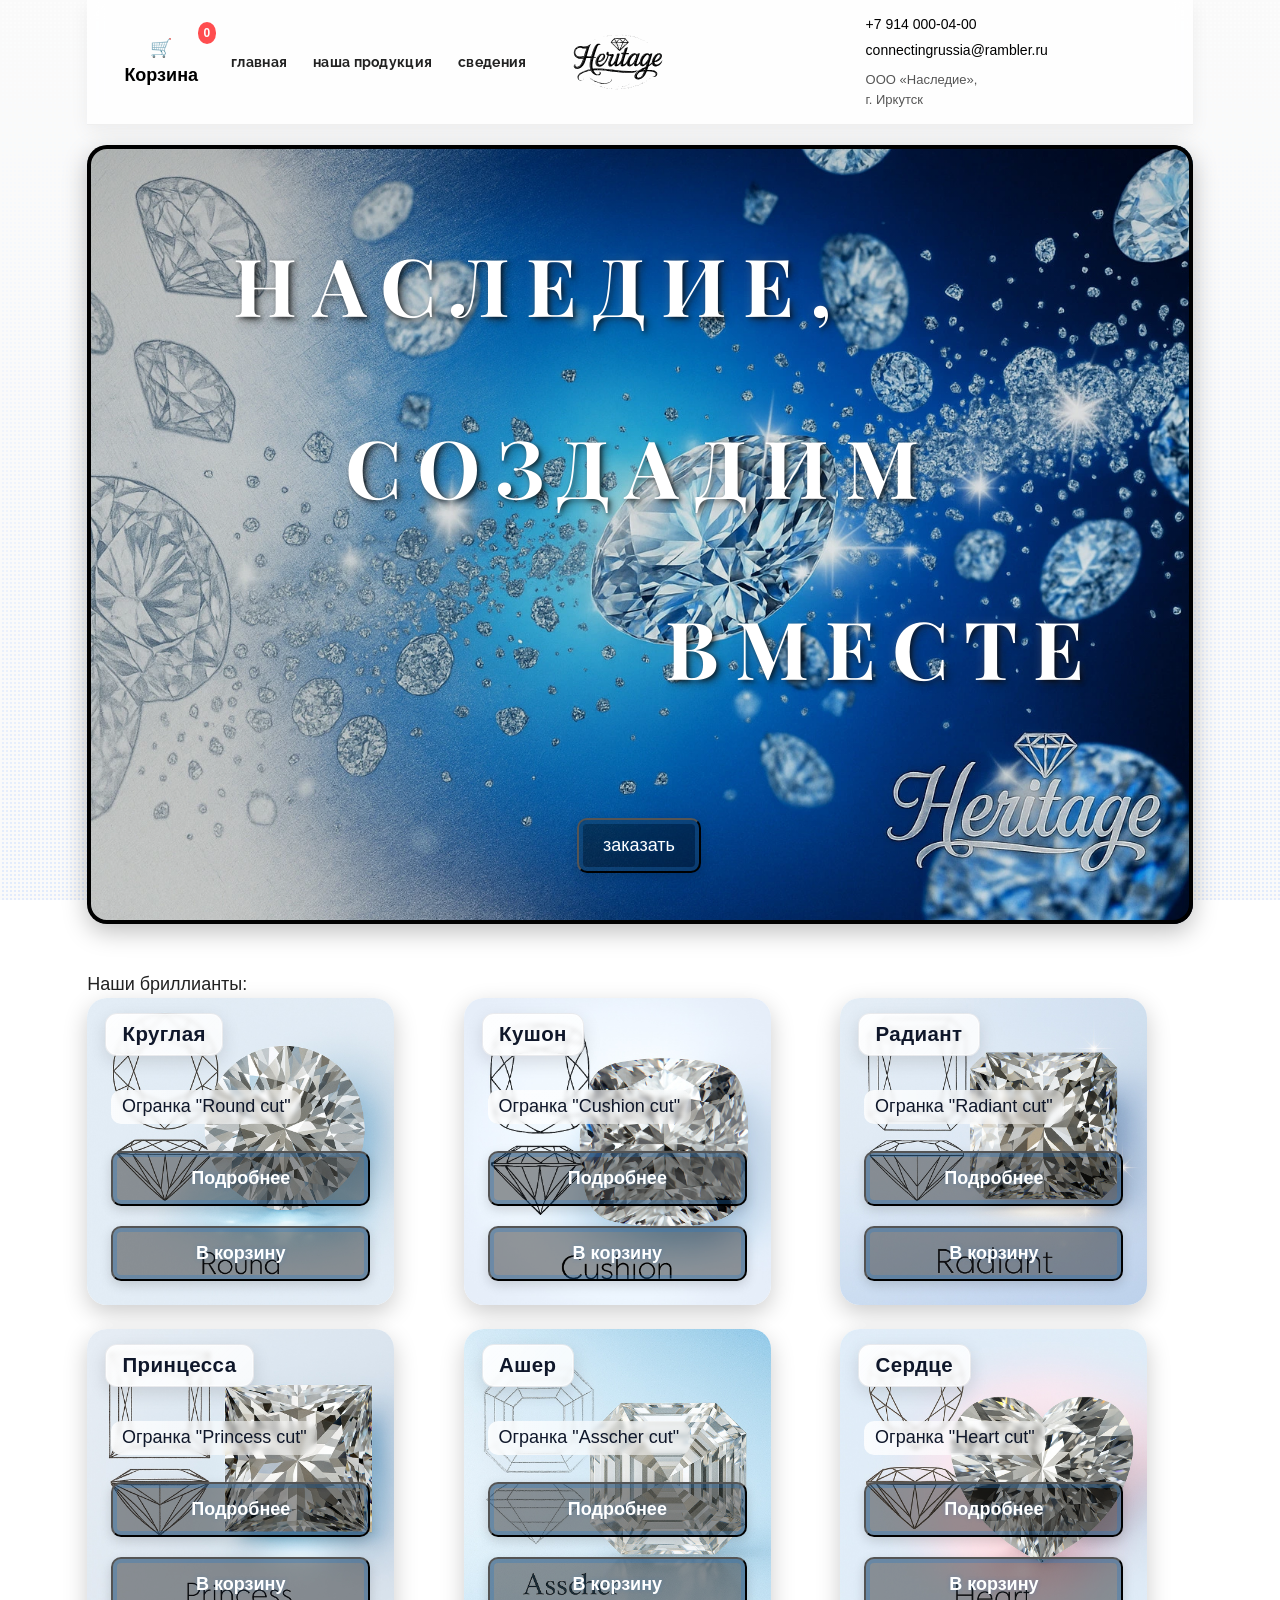
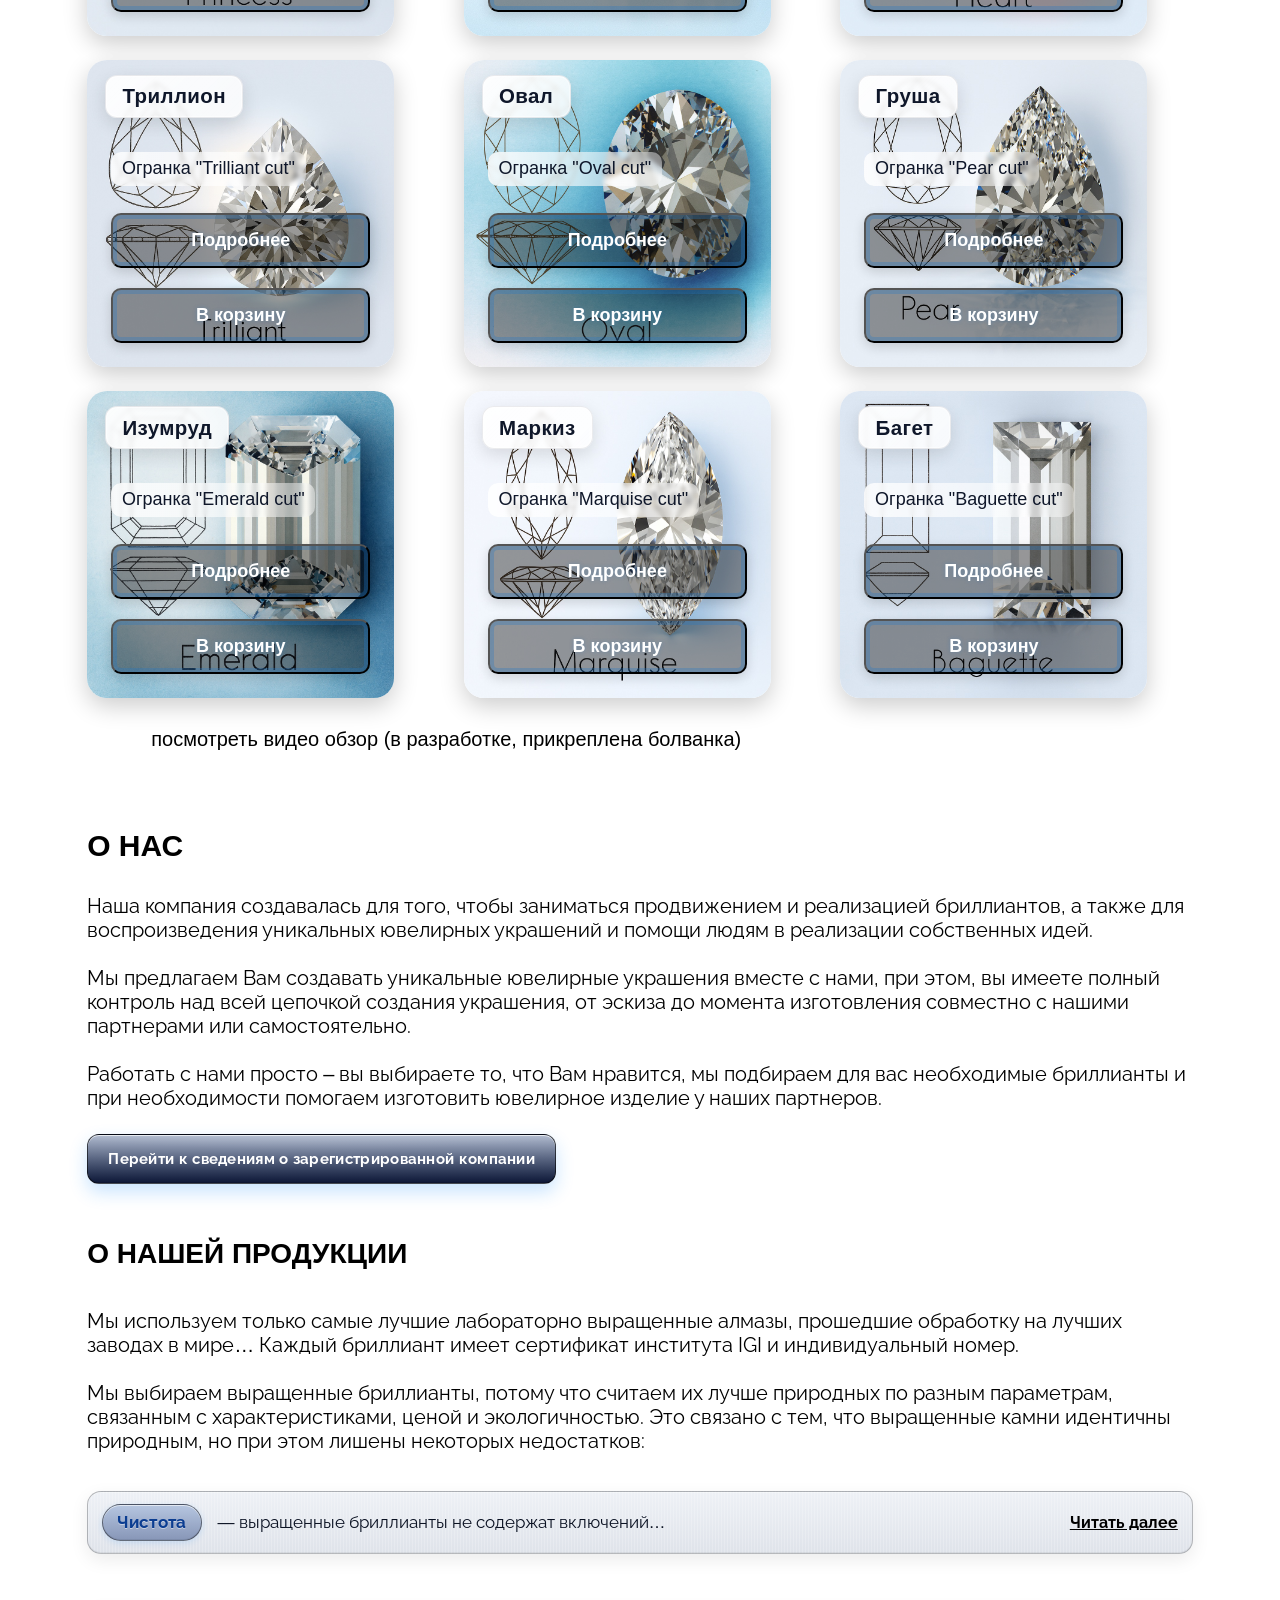
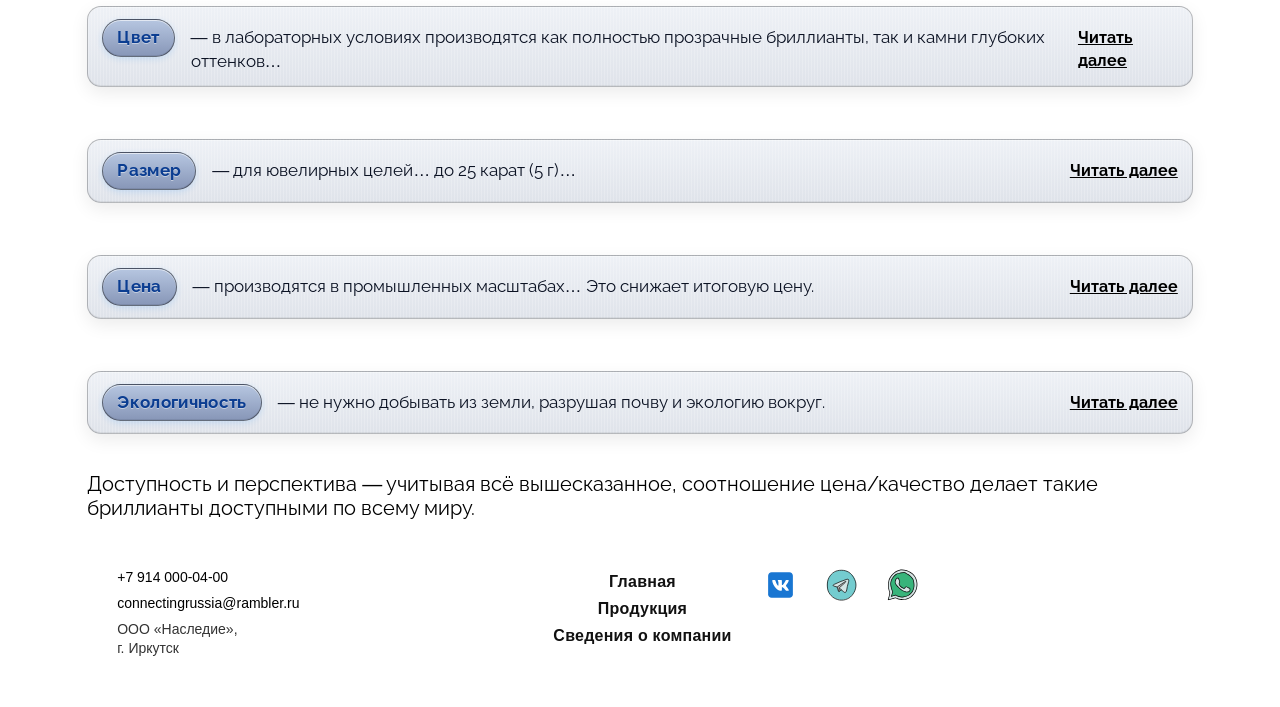
==== index.html @ c0b4a20a "Обновление проекта Heritage_diamonds v2" ====
<!DOCTYPE html>
<html lang="ru" id="top">
<head>
  <script>document.documentElement.classList.add('is-preloading');</script>
  <meta charset="UTF-8" />
  <meta http-equiv="X-UA-Compatible" content="IE=edge" />
  <meta name="viewport" content="width=device-width, initial-scale=1" />
  <title>Бриллианты — создаём вместе</title>
  <link rel="stylesheet" href="./styles/variables.css" />
  <link rel="stylesheet" href="./fonts/fonts.css" />
  <link rel="stylesheet" href="./styles/globals.css" />
  <link rel="stylesheet" href="./styles/style.css" />
  <link rel="stylesheet" href="./css/animations.css" />
  <link href="https://fonts.googleapis.com/css2?family=Caveat:wght@400;600&display=swap" rel="stylesheet">
  <link rel="icon" href="./images/favicon.svg" type="image/svg+xml">
  <link rel="icon" href="./images/favicon.ico" sizes="any">
  <link rel="apple-touch-icon" href="./images/apple-touch-icon.png">
  <link href="https://fonts.googleapis.com/css2?family=Playfair+Display:wght@700&display=swap" rel="stylesheet">
  <meta name="theme-color" content="#1e90ff">

  <!-- Yandex.Metrika counter -->
  <script type="text/javascript">
    (function(m,e,t,r,i,k,a){
      m[i]=m[i]||function(){(m[i].a=m[i].a||[]).push(arguments)};
      m[i].l=1*new Date();
      for (var j = 0; j < document.scripts.length; j++) { if (document.scripts[j].src === r) { return; } }
      k=e.createElement(t),a=e.getElementsByTagName(t)[0],k.async=1,k.src=r,a.parentNode.insertBefore(k,a)
    })(window, document, 'script', 'https://mc.yandex.ru/metrika/tag.js?id=103910309', 'ym');
    ym(103910309, 'init', { ssr:true, webvisor:true, clickmap:true, ecommerce:"dataLayer", accurateTrackBounce:true, trackLinks:true });
  </script>
  <noscript><div><img src="https://mc.yandex.ru/watch/103910309" style="position:absolute; left:-9999px;" alt="" /></div></noscript>
  <!-- /Yandex.Metrika counter -->
</head>

<body>
<!-- Preloader -->
<div class="preloader" id="preloader" role="status" aria-live="polite" aria-label="Загрузка сайта">
  <div class="preloader__inner">
    <div class="preloader__logo" aria-hidden="true">Наследие, создадим вместе...</div>
    <ul class="preloader__squares" aria-hidden="true">
      <li class="preloader__square"></li>
      <li class="preloader__square"></li>
      <li class="preloader__square"></li>
      <li class="preloader__square"></li>
    </ul>
  </div>
</div>
  <div class="container">
    <!-- Кнопка корзины -->
    <header class="header">
      <button id="cartButton" class="cart-button" type="button" aria-controls="cartModal" aria-expanded="false">
        🛒 Корзина
        <span id="cartCount" class="cart-count" aria-live="polite">0</span>
      </button>

      <!-- Корзина -->
      <dialog id="cartModal" class="oplata" aria-labelledby="cart-title">
        <h3 id="cart-title">Корзина</h3>
        <ul id="cartItems"></ul>
        <p>Итого: <span id="cartTotal">0</span>₽</p>
        <button id="checkoutButton" class="cart__pay-button" type="button">Оплатить</button>
        <form method="dialog">
          <button type="submit" class="oplata__text-end">Закрыть</button>
        </form>
      </dialog>

      <!-- Тестовая модалка оплаты -->
      <dialog id="testPaymentModal" class="oplata" aria-labelledby="test-payment-title">
        <div class="oplata__content">
          <p id="test-payment-title" class="oplata__text">✅ Тестовый платёж прошёл успешно.<br />Спасибо за заказ!</p>
        </div>
        <form method="dialog" class="form">
          <button class="oplata__text-end" type="submit">ок</button>
        </form>
      </dialog>

      <nav class="header__menu" aria-label="Основное меню">
        <ul class="header__links-list">
          <li class="header__links-list-item header__links-list-item_no-bullit">
            <a class="header__link header__link_active" href="#cover">главная</a>
          </li>
          <li class="header__links-list-item">
            <a class="header__link" href="#products">наша продукция</a>
          </li>
          <li class="header__links-list-item">
            <a class="header__link" href="https://checko.ru/company/nasledie-1253800008274" rel="noopener noreferrer" target="_blank">сведения</a>
          </li>
        </ul>
      </nav>
      
      <a class="header__logo-link" href="/" aria-label="На главную">
        <img class="header__logo" src="./images/logo-black.svg" alt="Логотип Heritage" />
      </a>
     

      <address class="address address-item">
        <a href="tel:+79140000400">+7 914 000-04-00</a>
        <a href="mailto:connectingrussia@rambler.ru">connectingrussia@rambler.ru</a>
        <span class="address__street">
          ООО «Наследие»,<br /> г. Иркутск
        </span>
      </address>
    </header>

    <main>
      <section class="cover" aria-label="Обложка" id="cover">
        <div class="overlay" aria-hidden="true"></div>
        <h1 class="cover__title">
          <span class="cover__line cover__line_left">Наследие,</span>
          <span class="cover__line">создадим</span>
          <span class="cover__line cover__line_right">вместе</span>
        </h1>
        <div class="cover__description">
          <button class="button" type="button" aria-controls="modal">
            <span class="button__text">заказать</span>
          </button>
        </div>
        <dialog id="modal" class="oplata" aria-labelledby="oplata-title">
          <div class="oplata__content">
            <p id="oplata-title" class="oplata__text">
              Для оплаты заказа вы можете осуществить перевод через СБП по номеру телефона +7 914 000-04-00.
            </p>
            <p class="oplata__text">
              Или перейти по ссылке:
              <a href="https://www.avito.ru/" target="_blank" rel="noopener noreferrer" class="company__text">avito.ru</a>
            </p>
          </div>
          <form method="dialog" class="form">
            <button class="oplata__text-end" type="submit">ок</button>
          </form>
        </dialog>
      </section>

      <section id="products" class="lots" aria-label="Наша продукция">
        <h2 class="lots__heading">О продукции</h2>
        <p>Наши бриллианты:</p>

<ul class="lots__card-list">
  <!-- 1. Круглая -->
  <li class="lots__card-list-item">
    <article class="card card--type-round">
      <div class="overlay" aria-hidden="true"></div>
      <h3 class="card__title">Круглая</h3>

      <p class="card__text">Огранка "Round cut" </p>

      <button class="button card__more-btn" type="button" data-modal-target="modal-round">
        <span class="button__text">Подробнее</span>
      </button>

      <button class="button card__pay-btn" type="button" data-product="Круглая" data-amount="1500">
        <span class="button__text">В корзину</span>
      </button>

      <dialog class="card__modal" id="modal-round" aria-label="Подробнее: Круглая">
        <h4 class="card__title">Круглая — описание</h4>
        <p class="card__text">Огранка «Круглая» (Round cut) имеет в плане круглую форму, тип огранки — бриллиантовая (клиновидная).В стандартном виде такая огранка состоит из 57 граней и считается эталоном: обеспечивает сильную игру света и высокую сохранность камня.</p>
        <button class="button modal__close-btn" type="button" data-modal-close>
          <span class="button__text">Закрыть</span>
        </button>
      </dialog>
    </article>
  </li>

  <!-- 2. Кушон -->
  <li class="lots__card-list-item">
    <article class="card card--type-cushion">
      <div class="overlay" aria-hidden="true"></div>
      <h3 class="card__title">Кушон</h3>

      <p class="card__text">Огранка "Cushion cut"</p>

      <button class="button card__more-btn" type="button" data-modal-target="modal-cushion">
        <span class="button__text">Подробнее</span>
      </button>

      <button class="button card__pay-btn" type="button" data-product="Кушон" data-amount="1500">
        <span class="button__text">В корзину</span>
      </button>

      <dialog class="card__modal" id="modal-cushion" aria-label="Подробнее: Кушон">
        <h4 class="card__title">Кушон — описание</h4>
        <p class="card__text">Огранка «Кушон» (Cushion cut) имеет форму овала с высокими «плечами» или округлённого прямоугольника. Название происходит от французского слова «подушка»Классическая огранка «кушон» имеет 57 граней. Отличается мягкими очертаниями и яркой игрой света.</p>
        <button class="button modal__close-btn" type="button" data-modal-close>
          <span class="button__text">Закрыть</span>
        </button>
      </dialog>
    </article>
  </li>

  <!-- 3. Радиант -->
  <li class="lots__card-list-item">
    <article class="card card--type-radiant">
      <div class="overlay" aria-hidden="true"></div>
      <h3 class="card__title">Радиант</h3>

      <p class="card__text">Огранка "Radiant cut"</p>

      <button class="button card__more-btn" type="button" data-modal-target="modal-radiant">
        <span class="button__text">Подробнее</span>
      </button>

      <button class="button card__pay-btn" type="button" data-product="Радиант" data-amount="1500">
        <span class="button__text">В корзину</span>
      </button>

      <dialog class="card__modal" id="modal-radiant" aria-label="Подробнее: Радиант">
        <h4 class="card__title">Радиант — описание</h4>
        <p class="card__text">Огранка «Радиант» (Radiant cut) — прямоугольная или квадратная форма со срезанными углами. Относится к смешанному типу: сочетает клиновидные и ступенчатые фасеты.Обладает яркой «искристостью» как у круглой огранки, но с более строгим силуэтом.</p>
        <button class="button modal__close-btn" type="button" data-modal-close>
          <span class="button__text">Закрыть</span>
        </button>
      </dialog>
    </article>
  </li>

  <!-- 4. Принцесса -->
  <li class="lots__card-list-item">
    <article class="card card--type-princess">
      <div class="overlay" aria-hidden="true"></div>
      <h3 class="card__title">Принцесса</h3>

      <p class="card__text">Огранка "Princess cut"</p>

      <button class="button card__more-btn" type="button" data-modal-target="modal-princess">
        <span class="button__text">Подробнее</span>
      </button>

      <button class="button card__pay-btn" type="button" data-product="Принцесса" data-amount="1000">
        <span class="button__text">В корзину</span>
      </button>

      <dialog class="card__modal" id="modal-princess" aria-label="Подробнее: Принцесса">
        <h4 class="card__title">Принцесса — описание</h4>
        <p class="card__text">Огранка «Принцесса» (Princess cut) в проекции на плоскость рундиста имеет форму квадрата (реже — прямоугольника). Отличается острыми углами и пирамидальным павильоном. Количество граней варьируется от 49 до 65 в зависимости от исполнения. Даёт сильную игру света при современном геометричном контуре.</p>
        <button class="button modal__close-btn" type="button" data-modal-close>
          <span class="button__text">Закрыть</span>
        </button>
      </dialog>
    </article>
  </li>

  <!-- 5. Ашер -->
  <li class="lots__card-list-item">
    <article class="card card--type-asscher">
      <div class="overlay" aria-hidden="true"></div>
      <h3 class="card__title">Ашер</h3>

      <p class="card__text">Огранка "Asscher cut"</p>

      <button class="button card__more-btn" type="button" data-modal-target="modal-asscher">
        <span class="button__text">Подробнее</span>
      </button>

      <button class="button card__pay-btn" type="button" data-product="Ашер" data-amount="1000">
        <span class="button__text">В корзину</span>
      </button>

      <dialog class="card__modal" id="modal-asscher" aria-label="Подробнее: Ашер">
        <h4 class="card__title">Ашер — описание</h4>
        <p class="card__text">Огранка «Ашер» (Asscher cut) — квадратная ступенчатая огранка со срезанными углами, создающими почти октагональную форму. Широкие ступени образуют узнаваемый X-узор под площадкой, подчёркивающий глубину и чистоту камня.</p>
        <button class="button modal__close-btn" type="button" data-modal-close>
          <span class="button__text">Закрыть</span>
        </button>
      </dialog>
    </article>
  </li>

  <!-- 6. Сердце -->
  <li class="lots__card-list-item">
    <article class="card card--type-heart">
      <div class="overlay" aria-hidden="true"></div>
      <h3 class="card__title">Сердце</h3>

      <p class="card__text">Огранка "Heart cut"</p>

      <button class="button card__more-btn" type="button" data-modal-target="modal-heart">
        <span class="button__text">Подробнее</span>
      </button>

      <button class="button card__pay-btn" type="button" data-product="Сердце" data-amount="1000">
        <span class="button__text">В корзину</span>
      </button>

      <dialog class="card__modal" id="modal-heart" aria-label="Подробнее: Сердце">
        <h4 class="card__title">Сердце — описание</h4>
        <p class="card__text">Огранка «Сердце» (Heart cut) — романтичная форма с выемкой и двумя «плечами». Относится к бриллиантовому типу.Классическая форма имеет 57 граней и ценится за симметрию и выразительность силуэта.</p>
        <button class="button modal__close-btn" type="button" data-modal-close>
          <span class="button__text">Закрыть</span>
        </button>
      </dialog>
    </article>
  </li>

  <!-- 7. Триллион -->
  <li class="lots__card-list-item">
    <article class="card card--type-trilliant">
      <div class="overlay" aria-hidden="true"></div>
      <h3 class="card__title">Триллион</h3>

      <p class="card__text">Огранка "Trilliant cut"</p>

      <button class="button card__more-btn" type="button" data-modal-target="modal-trilliant">
        <span class="button__text">Подробнее</span>
      </button>

      <button class="button card__pay-btn" type="button" data-product="Триллион" data-amount="1500">
        <span class="button__text">В корзину</span>
      </button>

      <dialog class="card__modal" id="modal-trilliant" aria-label="Подробнее: Триллион">
        <h4 class="card__title">Триллион — описание</h4>
        <p class="card__text">Огранка «Триллион» (Trilliant cut) — треугольная форма, где все стороны равны. Для центральных камней используется вариант с ~50 гранями. Часто применяется как боковая вставка в кольцах, подчёркивая центральный камень.</p>
        <button class="button modal__close-btn" type="button" data-modal-close>
          <span class="button__text">Закрыть</span>
        </button>
      </dialog>
    </article>
  </li>

  <!-- 8. Овал -->
  <li class="lots__card-list-item">
    <article class="card card--type-oval">
      <div class="overlay" aria-hidden="true"></div>
      <h3 class="card__title">Овал</h3>

      <p class="card__text">Огранка "Oval cut"</p>

      <button class="button card__more-btn" type="button" data-modal-target="modal-oval">
        <span class="button__text">Подробнее</span>
      </button>

      <button class="button card__pay-btn" type="button" data-product="Овал" data-amount="1500">
        <span class="button__text">В корзину</span>
      </button>

      <dialog class="card__modal" id="modal-oval" aria-label="Подробнее: Овал">
        <h4 class="card__title">Овал — описание</h4>
        <p class="card__text">гранка «Овал» (Oval cut) — фантазийная форма, появившаяся в 1960-х. Создатель — ювелир Лазарь Каплан. Выглядит крупнее круглой при равном весе и отличается прочностью за счёт отсутствия острых углов.</p>
        <button class="button modal__close-btn" type="button" data-modal-close>
          <span class="button__text">Закрыть</span>
        </button>
      </dialog>
    </article>
  </li>

  <!-- 9. Груша -->
  <li class="lots__card-list-item">
    <article class="card card--type-pear">
      <div class="overlay" aria-hidden="true"></div>
      <h3 class="card__title">Груша</h3>

      <p class="card__text">Огранка "Pear cut"</p>

      <button class="button card__more-btn" type="button" data-modal-target="modal-pear">
        <span class="button__text">Подробнее</span>
      </button>

      <button class="button card__pay-btn" type="button" data-product="Груша" data-amount="1500">
        <span class="button__text">В корзину</span>
      </button>

      <dialog class="card__modal" id="modal-pear" aria-label="Подробнее: Груша">
        <h4 class="card__title">Груша — описание</h4>
        <p class="card__text">Огранка «Груша» (Pear cut) — гибрид круглой и «маркиз»: одна сторона заострена, другая округлая. Классический вариант имеет 56 граней. Важна идеальная симметрия по продольной оси.</p>
        <button class="button modal__close-btn" type="button" data-modal-close>
          <span class="button__text">Закрыть</span>
        </button>
      </dialog>
    </article>
  </li>

  <!-- 10. Изумруд -->
  <li class="lots__card-list-item">
    <article class="card card--type-emerald">
      <div class="overlay" aria-hidden="true"></div>
      <h3 class="card__title">Изумруд</h3>

      <p class="card__text">Огранка "Emerald cut"</p>

      <button class="button card__more-btn" type="button" data-modal-target="modal-emerald">
        <span class="button__text">Подробнее</span>
      </button>

      <button class="button card__pay-btn" type="button" data-product="Изумруд" data-amount="1500">
        <span class="button__text">В корзину</span>
      </button>

      <dialog class="card__modal" id="modal-emerald" aria-label="Подробнее: Изумруд">
        <h4 class="card__title">Изумруд — описание</h4>
        <p class="card__text">Огранка «Изумруд» (Emerald cut) — прямоугольная ступенчатая форма с усечёнными углами. Длинные параллельные фасеты создают зеркальный эффект.Подчёркивает цвет и чистоту камня, придаёт сдержанную элегантность.</p>
        <button class="button modal__close-btn" type="button" data-modal-close>
          <span class="button__text">Закрыть</span>
        </button>
      </dialog>
    </article>
  </li>

  <!-- 11. Маркиз -->
  <li class="lots__card-list-item">
    <article class="card card--type-marquise">
      <div class="overlay" aria-hidden="true"></div>
      <h3 class="card__title">Маркиз</h3>

      <p class="card__text">Огранка "Marquise cut"</p>

      <button class="button card__more-btn" type="button" data-modal-target="modal-marquise">
        <span class="button__text">Подробнее</span>
      </button>

      <button class="button card__pay-btn" type="button" data-product="Маркиз" data-amount="1500">
        <span class="button__text">В корзину</span>
      </button>

      <dialog class="card__modal" id="modal-marquise" aria-label="Подробнее: Маркиз">
        <h4 class="card__title">Маркиз — описание</h4>
        <p class="card__text">Огранка «Маркиз» (Marquise cut) — вытянутая форма с заострёнными концами, напоминающая лодочку. Исторически создана по заказу Людовика XV. Визуально удлиняет камень и пальцы руки.</p>
        <button class="button modal__close-btn" type="button" data-modal-close>
          <span class="button__text">Закрыть</span>
        </button>
      </dialog>
    </article>
  </li>

  <!-- 12. Багет -->
  <li class="lots__card-list-item">
    <article class="card card--type-baguette">
      <div class="overlay" aria-hidden="true"></div>
      <h3 class="card__title">Багет</h3>

      <p class="card__text">Огранка "Baguette cut"</p>

      <button class="button card__more-btn" type="button" data-modal-target="modal-baguette">
        <span class="button__text">Подробнее</span>
      </button>

      <button class="button card__pay-btn" type="button" data-product="Багет" data-amount="1500">
        <span class="button__text">В корзину</span>
      </button>

      <dialog class="card__modal" id="modal-baguette" aria-label="Подробнее: Багет">
        <h4 class="card__title">Багет — описание</h4>
        <p class="card__text">Огранка «Багет» (Baguette cut) — ступенчатая огранка прямоугольной или трапециевидной формы с параллельными террасообразными гранями. Выделяют прямые и конические разновидности; багеты часто используют как боковые вставки в ювелирных украшениях.</p>
        <button class="button modal__close-btn" type="button" data-modal-close>
          <span class="button__text">Закрыть</span>
        </button>
      </dialog>
    </article>
  </li>
</ul>

<script>
  // Открытие/закрытие модалок «Подробнее» для карточек
  (function () {
    const openButtons = document.querySelectorAll('.card__more-btn[data-modal-target]');
    openButtons.forEach(btn => {
      btn.addEventListener('click', () => {
        const id = btn.getAttribute('data-modal-target');
        const dlg = document.getElementById(id);
        if (dlg && typeof dlg.showModal === 'function') dlg.showModal();
      });
    });

    document.addEventListener('click', (e) => {
      const closeBtn = e.target.closest('[data-modal-close]');
      if (!closeBtn) return;
      const dlg = closeBtn.closest('dialog');
      if (dlg) dlg.close();
    });

    // Закрытие по ESC
    document.addEventListener('keydown', (e) => {
      if (e.key === 'Escape') {
        document.querySelectorAll('dialog[open]').forEach(dlg => dlg.close());
      }
    });
  })();
</script>

        <a href="#0" class="lots__look-more-link">посмотреть видео обзор (в разработке, прикреплена болванка)</a>
      </section>

      <!-- Видео-модалка -->
      <dialog id="videoModal" class="modal modal--video" aria-labelledby="video-title">
        <div class="modal__content">
          <video controls muted loop playsinline class="modal__video">
            <source data-src="./videos/diamond.mp4" type="video/mp4" />
            Ваш браузер не поддерживает видео.
          </video>
        </div>
        <form method="dialog" class="modal__form">
          <button class="modal__close" type="submit">закрыть</button>
        </form>
      </dialog>

      <!-- ABOUT -->
      <section class="about" aria-label="о нас" id="about">
        
          <div class="about__column">
            <h2 class="about__title">О нас</h2>

            <p class="about__text">
              Наша компания создавалась для того, чтобы заниматься продвижением и реализацией бриллиантов, а также для воспроизведения уникальных ювелирных украшений и помощи людям в реализации собственных идей. 
            </p>
            <p class="about__text">
              Мы предлагаем Вам создавать уникальные ювелирные украшения вместе с нами, при этом, вы имеете полный контроль над всей цепочкой создания украшения, от эскиза до момента изготовления совместно с нашими партнерами или самостоятельно.
            </p>
            <p class="about__text">
              Работать с нами просто – вы выбираете то, что Вам нравится, мы подбираем для вас необходимые бриллианты и при необходимости помогаем изготовить ювелирное изделие у наших партнеров.
            </p>
            <p class="about__text">
              <a href="https://checko.ru/company/nasledie-1253800008274" target="_blank" rel="noopener noreferrer" class="company__text">Перейти к сведениям о зарегистрированной компании</a>
            </p>

            <h3 class="about__section-title">О нашей продукции</h3>

            <p class="about__text">Мы используем только самые лучшие лабораторно выращенные алмазы, прошедшие обработку на лучших заводах в мире… Каждый бриллиант имеет сертификат института IGI и индивидуальный номер.</p>
            <p class="about__text">Мы выбираем выращенные бриллианты, потому что считаем их лучше природных по разным параметрам, связанным с характеристиками, ценой и экологичностью. Это связано с тем, что выращенные камни идентичны природным, но при этом лишены некоторых недостатков:</p>

           <!-- Чистота -->
<div class="about__feature">
  <details class="about__details">
    <summary class="about__summary">
      <span class="about__term">Чистота</span>
       — выращенные бриллианты не содержат включений…
    </summary>
    <div class="about__more">
      Процесс синтеза контролируется, что создаёт идеальную игру света и высокие показатели чистоты, которые практически недоступны природным бриллиантам.
    </div>
  </details>
</div>

<!-- Цвет -->
<div class="about__feature">
  <details class="about__details">
    <summary class="about__summary">
      <span class="about__term">Цвет</span>
      — в лабораторных условиях производятся как полностью прозрачные бриллианты, так и камни глубоких оттенков…
    </summary>
    <div class="about__more">
      В природе цветные фантазийные бриллианты — редкость, а в лаборатории инженеры создают требуемый оттенок, воспроизводя природные условия.
    </div>
  </details>
</div>

<!-- Размер -->
<div class="about__feature">
  <details class="about__details">
    <summary class="about__summary">
      <span class="about__term">Размер</span>
      — для ювелирных целей… до 25 карат (5 г)…
    </summary>
    <div class="about__more">
      Возможен синтез и более крупных образцов; природные большие кристаллы встречаются реже и часто имеют трещины и включения.
    </div>
  </details>
</div>

<!-- Цена -->
<div class="about__feature">
  <details class="about__details">
    <summary class="about__summary">
      <span class="about__term">Цена</span>
      — производятся в промышленных масштабах… Это снижает итоговую цену.
    </summary>
    <div class="about__more">
      На создание одного минерала уходит меньше ресурсов, чем на добычу сопоставимого природного аналога.
    </div>
  </details>
</div>

<!-- Экологичность -->
<div class="about__feature">
  <details class="about__details">
    <summary class="about__summary">
      <span class="about__term">Экологичность</span>
      — не нужно добывать из земли, разрушая почву и экологию вокруг.
    </summary>
    <div class="about__more">
      Отсутствие горных работ снижает воздействие на экосистемы и углеродный след ювелирных изделий.
    </div>
  </details>
</div>

<!-- Оставляем обычным абзацем -->
<p class="about__text">
  Доступность и перспектива — учитывая всё вышесказанное, соотношение цена/качество делает такие бриллианты доступными по всему миру.
</p>
          </div>
        </div>
      </section>
    </main>

    <footer class="footer">
      <div class="address address-item">
        <p><a href="tel:+79140000400">+7 914 000-04-00</a></p>
        <p><a href="mailto:connectingrussia@rambler.ru">connectingrussia@rambler.ru</a></p>
        <p>ООО «Наследие»,<br> г. Иркутск</p>
      </div>

      <nav class="footer_menu" aria-label="Меню в футере">
        <ul>
          <li class="footer__menu-list-item"><a href="#cover" class="footer__menu-link footer__menu-link_active">Главная</a></li>
          <li class="footer__menu-list-item"><a href="#products" class="footer__menu-link">Продукция</a></li>
          <li class="footer__menu-list-item"><a href="https://checko.ru/company/nasledie-1253800008274" target="_blank" rel="noopener noreferrer" class="footer__menu-link">Сведения о компании</a></li>
        </ul>
      </nav>

      <ul class="footer__social-list" aria-label="Мы в соцсетях">
        <li class="footer__social-list-item">
          <a href="https://vk.com/" target="_blank" rel="noopener noreferrer" aria-label="ВКонтакте">
            <img src="./images/vk.svg" alt="ВКонтакте" width="32" height="32">
          </a>
        </li>
        <li class="footer__social-list-item">
          <a href="https://t.me/" target="_blank" rel="noopener noreferrer" aria-label="Telegram">
            <img src="./images/tg.svg" alt="Telegram" width="32" height="32">
          </a>
        </li>
        <li class="footer__social-list-item">
          <a href="https://wa.me/79140000400" target="_blank" rel="noopener noreferrer" aria-label="WhatsApp">
            <img src="./images/whatsapp.svg" alt="WhatsApp" width="32" height="32">
          </a>
        </li>
      </ul>
    </footer>
  </div>

  <script>
    
  /* === Модалка оплаты и видео === */
  const modal = document.getElementById("modal");
  const videoModal = document.getElementById("videoModal");
  const testPaymentModal = document.getElementById("testPaymentModal");
  const cartModal = document.getElementById("cartModal");

  const openModalBtn = document.querySelector(".cover .button");
  if (openModalBtn && modal) {
    openModalBtn.addEventListener("click", () => modal.showModal());
  }

  const videoElement = videoModal ? videoModal.querySelector("video") : null;
  const videoSource = videoElement ? videoElement.querySelector("source") : null;
  const lookMoreLink = document.querySelector(".lots__look-more-link");
  if (lookMoreLink && videoModal && videoElement && videoSource) {
    lookMoreLink.addEventListener("click", (e) => {
      e.preventDefault();
      if (!videoSource.src) {
        videoSource.src = videoSource.dataset.src;
        videoElement.load();
      }
      videoModal.showModal();
      videoElement.play().catch(() => {});
    });
    videoModal.addEventListener("close", () => {
      videoElement.pause();
      videoSource.src = "";
      videoElement.load();
    });
  }

  /* === Корзина === */
  let cart = [];
  const cartItemsList = document.getElementById("cartItems");
  const cartTotal = document.getElementById("cartTotal");
  const cartCount = document.getElementById("cartCount");

  function updateCartDisplay() {
    if (!cartItemsList || !cartTotal || !cartCount) return;
    cartItemsList.innerHTML = "";
    let total = 0;
    cart.forEach((item, index) => {
      const li = document.createElement("li");
      li.textContent = `${item.product} — ${item.amount}₽`;
      const removeBtn = document.createElement("button");
      removeBtn.type = "button";
      removeBtn.setAttribute("aria-label", `Удалить ${item.product} из корзины`);
      removeBtn.textContent = "❌";
      removeBtn.style.marginLeft = "10px";
      removeBtn.style.cursor = "pointer";
      removeBtn.addEventListener("click", () => {
        cart.splice(index, 1);
        updateCartDisplay();
      });
      li.appendChild(removeBtn);
      cartItemsList.appendChild(li);
      total += item.amount;
    });
    cartTotal.textContent = String(total);
    cartCount.textContent = String(cart.length);
  }

  document.querySelectorAll(".card__pay-btn").forEach((btn) => {
    btn.addEventListener("click", (e) => {
      e.preventDefault();
      e.stopPropagation();
      const product = btn.dataset.product || "Товар";
      const amount = Number(btn.dataset.amount) || 0;
      cart.push({ product, amount });
      updateCartDisplay();
      if (cartModal) cartModal.showModal();
    });
  });

  const headerCartButton = document.getElementById("cartButton");
  if (headerCartButton && cartModal) {
    headerCartButton.addEventListener("click", () => {
      updateCartDisplay();
      cartModal.showModal();
      headerCartButton.setAttribute("aria-expanded", "true");
    });
    cartModal.addEventListener("close", () => {
      headerCartButton.setAttribute("aria-expanded", "false");
    });
  }

  const checkoutButton = document.getElementById("checkoutButton");
  if (checkoutButton && testPaymentModal) {
    checkoutButton.addEventListener("click", () => {
      if (cart.length === 0) {
        alert("Корзина пуста!");
        return;
      }
      console.log("Тестовая оплата товаров:", cart);
      testPaymentModal.showModal();
      cart = [];
      updateCartDisplay();
    });
  }

  document.querySelectorAll(".button.card__pay-btn-test").forEach((btn) => {
    btn.addEventListener("click", (e) => {
      e.preventDefault();
      e.stopPropagation();
      const product = btn.dataset.product || "Товар";
      const amount = Number(btn.dataset.amount) || 0;
      console.log(`Тестовая оплата: ${product} на сумму ${amount}₽`);
      testPaymentModal.showModal();
    });
  });

  /* === Модалки карточек «Читать более подробно» === */
  (function () {
    const openButtons = document.querySelectorAll('.card__more-btn[data-modal-target]');
    openButtons.forEach(btn => {
      btn.addEventListener('click', () => {
        const id = btn.getAttribute('data-modal-target');
        const dlg = document.getElementById(id);
        if (dlg && typeof dlg.showModal === 'function') dlg.showModal();
      });
    });

    document.addEventListener('click', (e) => {
      const closeBtn = e.target.closest('[data-modal-close]');
      if (!closeBtn) return;
      const dlg = closeBtn.closest('dialog');
      if (dlg) dlg.close();
    });

    document.addEventListener('keydown', (e) => {
      if (e.key === 'Escape') {
        document.querySelectorAll('dialog[open]').forEach(dlg => dlg.close());
      }
    });
  })();

  /* === Прелоадер === */
  (function () {
    const pre = document.getElementById('preloader');
    if (!pre) return;

    const fallback = setTimeout(hidePreloader, 3000);

    window.addEventListener('load', () => {
      clearTimeout(fallback);
      requestAnimationFrame(() => requestAnimationFrame(hidePreloader));
    });

    function hidePreloader() {
      document.documentElement.classList.remove('is-preloading');
      pre.classList.add('preloader--hide');
      pre.setAttribute('aria-hidden', 'true');

      const remove = () => pre.remove();
      pre.addEventListener('transitionend', remove, { once: true });
      setTimeout(remove, 600);
    }
  })();

  const h = document.querySelector('.header');
  const t = () => h.classList.toggle('header--compact', scrollY > 20);
  t(); addEventListener('scroll', t, { passive: true });
</script>

</body>
</html>
---- styles/variables.css ----
:root {
  --accent-color: #000000;
  --button-color: rgba(0, 0, 0, 0.4);
  --blue-color: rgba(36, 120, 199, 0.3);
  --bg-color: #ffffff;
  --text-color: #222222;

  --font-size-small: clamp(0.75rem, 0.5rem + 0.5vw, 0.875rem);
  --font-size-base: clamp(0.875rem, 0.5rem + 1vw, 1.125rem);
  --font-size-medium: clamp(1rem, 0.7rem + 1.2vw, 1.375rem);
  --font-size-heading: clamp(1.5rem, 1rem + 2vw, 2.5rem);
  --font-size-title: clamp(2rem, 1.5rem + 3vw, 3.5rem);
  --font-size-hero: clamp(2.5rem, 2rem + 5vw, 5rem);

  --img-bg: repeating-linear-gradient(
      to right,
      #d3d3d3 0 2px,
      transparent 2px 4px
    ),
    repeating-linear-gradient(to bottom, #d3d3d3 0 2px, transparent 2px 4px),
    linear-gradient(to bottom, #e7e7e7 0.01%, #115ee2);
    --about-logo-w: 200px;
}
---- fonts/fonts.css ----
@font-face {
  font-family: Raleway;
  src:
    url(./Raleway-Regular.woff2) format('woff2'),
    url(./Raleway-Regular.woff) format('woff');
  font-weight: normal;
  font-display: swap;
}

@font-face {
  font-family: Raleway;
  src:
    url(./Raleway-Bold.woff2) format('woff2'),
    url(./Raleway-Bold.woff) format('woff');
  font-weight: bold;
  font-display: swap;
}
---- styles/globals.css ----
/* Глобальные стили для проекта, их можно дополнять и менять по желанию */

*,
*::before,
*::after {
  box-sizing: border-box;
}

body {
  min-inline-size: 375px;
  max-inline-size: 1440px;
  margin: 0 auto;
}

h1,
h2,
h3,
h4,
h5,
h6,
p {
  margin: 0;
}

ul {
  margin: 0;
  padding: 0;
  list-style: none;
}

picture {
  margin: 0;
  padding: 0;
}

button,
a {
  color: currentColor;
  font-family: inherit;
  font-size: inherit;
  line-height: inherit;
}
---- styles/style.css ----
body {
  font-family: "Arial", sans-serif;
  font-size: var(--font-size-base);
  color: var(--text-color);
  background-color: var(--bg-color);
  line-height: 1.5;
  margin: var(--main-indignation);
  padding: var(--main-indignation);
  /*центрирование*/
   max-width: clamp(320px, 92vw, 1200px);
  margin-inline: auto;      /* центр по горизонтали */
  padding-inline: 16px;     /* внутренние отступы у краёв */

}

a {
  text-decoration: none;
  color: inherit;
}

.container {
  max-width: 1440px;   
  margin: 0 auto;      
  padding: 0 20px;    
}

body::before {
  content: "";
  position: fixed;
  inset: 0; 
  background: var(--img-bg) center/cover no-repeat; 
  opacity: 0.12;
  z-index: -1;
}

.cover {
  position: relative;
  background-image: url(../images/cover.webp);
  background-size: cover;
  background-repeat: no-repeat;
  background-position: center;
  color: var(--bg-color);
  text-transform: uppercase;
  z-index: 0;
  margin: 20px auto;
  border-radius: 20px;
  overflow: hidden;
  box-shadow: inset 0 0 0 4px var(--accent-color),
              0 8px 24px rgba(0, 0, 0, 0.25);
  transition: transform 0.3s ease, box-shadow 0.3s ease;
}

.cover:hover {
  transform: scale(1.02);
  box-shadow: 0 12px 32px rgba(0, 0, 0, 0.35);
  backdrop-filter: blur(6px) saturate(120%);
  -webkit-backdrop-filter: blur(6px) saturate(120%);
  transform: translateY(-6px);
  box-shadow: 0 12px 32px rgba(0, 0, 0, 0.35);
}

.cover__title .cover__line {
  font-family: 'Playfair Display', serif;
  color: #fff;
  text-shadow: 
    2px 2px 4px rgba(0,0,0,0.6),
    4px 4px 8px rgba(0,0,0,0.4),
    0 0 10px rgba(255,255,255,0.2);
}

.header {
  display: grid;
  grid-template-columns: min-content 1fr 1fr 1fr; /* твоя сетка на 4 колонки */
  align-items: center;
  gap: clamp(8px, 2vw, 16px);

  /* ниже и плотнее */
  padding: clamp(8px, 1.5vw, 14px) clamp(16px, 2.4vw, 24px);

  position: sticky;
  top: 0;
  z-index: 1000;

  background: color-mix(in srgb, #ffffff 78%, transparent);
  -webkit-backdrop-filter: blur(8px);
  backdrop-filter: blur(8px);

  border-bottom: 1px solid rgba(0, 0, 0, .06);
  box-shadow: 0 6px 18px rgba(0, 0, 0, .06);
}

.header__menu {
  display: flex;
  justify-self: center;
  min-width: 0;                 /* чтобы меню не «толкало» сетку */
}

.header__links-list {
  display: flex;
  align-items: center;
  flex-wrap: nowrap;            /* всегда в одну строку */
  gap: clamp(14px, 2.2vw, 22px);
  list-style: none;
  margin: 0;
  padding: 0;
}

/* мягкий reset для ссылок внутри пунктов */
.header__links-list-item a {
  text-decoration: none;
  color: inherit;
  background: none;
  -webkit-text-fill-color: initial;
  text-shadow: none;
  filter: none;
  transition: color .25s ease;
}

.header__links-list-item a:hover {
  color: inherit; /* цвет контролируем через .header__link */
}

.header__links-list-item_no-bullit {
  list-style: none;
}

/* основной стиль пункта меню */
.header__link {
  position: relative;
  display: inline-block;
  color: #1f2937;
  font-family: "Raleway", sans-serif;
  font-size: clamp(14px, 1vw, 17px); /* чуть меньше */
  font-weight: 600;
  text-transform: none;
  letter-spacing: .02em;        /* тише трекинг */
  white-space: nowrap;          /* не переносить слова */
  padding: 6px 2px;
  text-decoration: none;
  transition: color .25s ease;
}

.header__link::after {
  content: "";
  position: absolute;
  left: 0;
  right: 0;
  bottom: -2px;
  height: 2px;
  background-color: #2441b6;
  transform: scaleX(0);
  transform-origin: left;
  transition: transform .25s ease;
}

.header__link:hover {
  color: #2441b6;
}

.header__link:hover::after {
  transform: scaleX(1);
}

.header__link_active {
  color: #2441b6;
  font-weight: 700;
}

.header__logo {
  display: block;
  max-width: clamp(96px, 7.5vw, 140px); /* компактнее логотип */
  margin-inline: clamp(8px, 2vw, 24px);
  height: auto;
}


.address {
  font-style: normal; 
  display: flex;
  flex-direction: column;
  gap: 6px;
  line-height: 1.4;
  font-size: 14px;
  color: #333;
}

.address a {
  color: var(--accent-color, #d6336c);
  text-decoration: none;
  font-weight: 500;
  transition: color 0.3s ease;
}

.address a:hover {
  color: #a0204c;
  text-decoration: underline;
}

.address__street {
  font-size: 13px;
  color: #555;
  margin-top: 4px;
  line-height: 1.5;
}

.overlay {
  position: absolute;
  top: 0; left: 0; right: 0; bottom: 0;
  width: 100%;
  height: 100%;
  z-index: -1;
  border-radius: 20px;
  background: linear-gradient(
    rgba(0, 0, 0, 0.55) 0%,
    rgba(0, 0, 0, 0.35) 40%,
    rgba(0, 0, 0, 0.15) 100%
  );
  box-shadow: 0 6px 18px rgba(0, 0, 0, 0.25);
  transition: box-shadow 0.3s ease, backdrop-filter 0.3s ease;
  border-radius: inherit;
}

.overlay:hover {
  box-shadow: 0 10px 28px rgba(0, 0, 0, 0.35);
  backdrop-filter: blur(6px) saturate(120%);
  -webkit-backdrop-filter: blur(6px) saturate(120%);
}

.cover__title {
  display: flex;
  flex-direction: column;
  align-items: center;
  justify-content: center;
  text-align: center;
  gap: 0.5em;
  padding: 5% 2%;
}

.cover__line {
  font-size: clamp(32px, 8vw, 80px);
  font-weight: 700;
  line-height: 2.1;
  letter-spacing: 0.2em;
  display: flex;
  justify-content: flex-start;
}

.cover__line_left {
 margin-right: 200px;
}

.cover__line_right {
margin-left: clamp(5rem, -7.3529rem + 47.0588vw, 35rem);
}

.cover__description {
  display: flex;
  align-items: baseline;
  justify-content: space-evenly;
  padding: 31px 53px 51px 51px;
  gap: 104px;
}

.cover__description-text {
  display: inline-block;
  white-space: nowrap;
  overflow: hidden;
  animation: slideText 10s linear infinite;
}

.button,
.oplata__text-end {
  padding: 12px 24px;
  border-radius: 10px;
  background-color: var(--button-color);
  color: var(--bg-color);
  font-size: var(--font-size-base);
  cursor: pointer;
  transition: all 0.3s ease;
  box-shadow: inset 0 0 0 4px var(--blue-color),
              0 4px 12px rgba(0, 0, 0, 0.15);
  text-shadow: 0 0 4px var(--blue-color);
  margin-top: auto; 
}

.button:hover,
.oplata__text-end:hover {
  transform: translateY(-2px);
  box-shadow: 0 8px 20px rgba(0, 0, 0, 0.25);
}

.oplata .form {
  display: flex;
  justify-content: center; 
  margin-top: 2em;
}

.lots__heading {
  /*padding: 80px 0 0px 176px;*/
  color: #000;
  font-size: var(--font-size-xlarge);
  font-weight: 700;
  text-transform: uppercase;
  opacity: 0;
  transform: translateY(30px);
  animation: fadeInUp 1.2s ease-out forwards;
  margin-top: 20px;
  
}

.lots__card-list {
  display: flex;
  flex-wrap: wrap;    
  gap: 24px;            
  list-style: none;
  padding: 0;
  margin: 0;
}

.lots__card-list-item {
  flex: 1 1 calc(25% - 20px); 
  box-sizing: border-box;    
}

.card {
  position: relative;
  display: flex;
  flex-direction: column;
  justify-content: space-between;

  /* Квадрат */
  aspect-ratio: 1 / 1;

  /* Размер по ширине (можно подстроить) */
  width: clamp(260px, 24vw, 320px);

  padding: 24px;                 /* уменьшил, чтобы текст не “съедал” высоту */
  background-size: cover;
  background-repeat: no-repeat;
  background-position: center;

  border-radius: 20px;
  overflow: hidden;
  box-shadow: 0 8px 24px rgba(0,0,0,0.2);
}

.card--type-asscher   { background-image: url(../images/Cutting_forms/Asscher.jpg);  }
.card--type-baguette  { background-image: url(../images/Cutting_forms/Baguette.jpg); }
.card--type-cushion   { background-image: url(../images/Cutting_forms/Cushion.jpg); }
.card--type-emerald   { background-image: url(../images/Cutting_forms/Emerald.jpg); }
.card--type-heart     { background-image: url(../images/Cutting_forms/Heart.jpg); }
.card--type-marquise  { background-image: url(../images/Cutting_forms/Marquise.jpg); }
.card--type-oval      { background-image: url(../images/Cutting_forms/Oval.jpg); }
.card--type-pear      { background-image: url(../images/Cutting_forms/Pear.jpg); }
.card--type-princess  { background-image: url(../images/Cutting_forms/Princess.jpg); }
.card--type-radiant   { background-image: url(../images/Cutting_forms/Radiant.jpg); }
.card--type-round     { background-image: url(../images/Cutting_forms/Round.jpg); }
.card--type-trilliant { background-image: url(../images/Cutting_forms/Trilliant.jpg); }

.card--type-asscher,
.card--type-baguette,
.card--type-cushion,
.card--type-emerald,
.card--type-heart,
.card--type-marquise,
.card--type-oval,
.card--type-pear,
.card--type-princess,
.card--type-radiant,
.card--type-round,
.card--type-trilliant {
 /* width: 313px;*/
  
}

.card__title {
  color: white;
  font-size: var(--font-size-medium);
  font-weight: 700;
  line-height: 120%;
  text-decoration-line: underline;
  text-transform: uppercase;
}

.card__text {
  color: white;
  font-size: var(--font-size-base);
  font-weight: 400;
  line-height: 120%;
}

.lots__look-more-link {
  display: block;
  text-underline-offset: 3px;
  padding-top: 30px;
  color: black;
  font-size: 20px;
  font-weight: 400;
  line-height: 23.48px;
  margin-left: 64px;
}

.about {
  margin-top: 124px;
}

.about__container {
  display: grid;
  grid-template-columns: 334px 1fr;
  gap: 25px;
  padding: 31px 24px 0;
}

.about__logo {
  justify-self: center;
  width: 240px;
  height: 240px;
  display: flex;
  justify-content: center;
  align-items: center;
}

.about__logo-item {
  position: fixed;
  top: 20px;
  left: 20px;
  z-index: 100; 
}

.about__logo-item img {
  display: block;       
  max-width: 180px;     
  height: auto;
}

.about__logo-image {
  max-width: 100%;
  max-height: 100%; 
}

.about__column {
  display: flex;
  flex-direction: column;
  gap: 24px;
  padding-top: clamp(1.25rem, -0.8088rem + 7.8431vw, 6.25rem);
}

.about__title {
  color: black;
  font-size: 30px;
  font-weight: 700;
  line-height: 46.96px;
  text-transform: uppercase;
  margin-top: -140px; /*переделать*/
}

.about__column-text {
  display: flex;
  gap: 25px;
  flex-direction: column;
  padding-top: clamp(1.25rem, -0.1912rem + 5.4902vw, 4.75rem);
}

.about__text {
  align-self: flex-start;
  font-family: "Raleway", sans-serif;
  color: black;
  font-size: 20px;
  font-weight: 400;
  line-height: 24px;
}

.about__section-title {
  margin: 28px 0 12px;
  color: black;
  font-size: 28px;
  font-weight: 700;
  line-height: 1.3;
  text-transform: uppercase;
}

.about__term {
  display: inline-block;
  font-weight: 800;
  letter-spacing: .02em;
  padding: 2px 10px;
  margin-right: 6px;
  border-radius: 999px;
  background:
    radial-gradient(120% 120% at 0% 0%, rgba(30,144,255,.18) 0%, rgba(30,144,255,0) 70%),
    linear-gradient(0deg, rgba(30,144,255,.12), rgba(30,144,255,.12));
  color: #0b3d91;
  box-shadow: inset 0 0 0 1px rgba(30,144,255,.35);
}

.footer {
  display: grid;
  grid-template-columns: auto 1fr auto;
  padding: 181px 50px 88px;
  gap: 140px;
  align-items: flex-start;
}

.footer_address {
  font-style: normal;
  line-height: 24.3px;
  letter-spacing: 0.18px;
  font-family: "Raleway", sans-serif;
  list-style-type: none;
}

.footer_menu {
  padding-left: 5px;
}

.footer__menu-list-item {
  list-style-type: none;
  text-align: center;
}

.footer__menu-link_active {
  text-decoration: none;
}

.footer__social-list {
  display: flex;
  gap: 48px;
  list-style: none;
}

.footer__social-list-item {
  width: 48px;
}

.footer__menu-link {
  font-family: "Arial", sans-serif;
  font-size: clamp(1rem, 2vw, 1.6rem);
  color: #2d2d2d;
  text-decoration: none;
  background: linear-gradient(to right, currentColor 0%, currentColor 100%);
  background-clip: text;
  -webkit-background-clip: text;
  -webkit-text-fill-color: transparent;
  text-shadow: 0 0 1px rgba(0,0,0,0.25);
  filter: contrast(1.1) brightness(0.9);
  transition: transform 0.2s ease, color 0.3s ease;
}

.footer__menu-link:hover {
  color: #000;
  transform: scale(1.05) rotate(-1deg);
}


/* ===== ТИПОГРАФИКА ФУТЕРА — аккуратней и ровнее ===== это под вопросом*/

/* общий отступ футера, без «дыры» сверху/снизу */
.footer {
  padding-block: clamp(20px, 4vw, 48px);
  gap: clamp(16px, 4vw, 32px);
}

/* адрес слева — поменьше, читабельнее */
.footer address {
  font-family: 'Caveat', cursive;
  font-weight: 500;
  font-size: clamp(14px, 1.0vw, 16px);
  line-height: 1.6;
  color: #2b2b2b;
}

/* центральное меню — без background-clip (он делает буквы жирнее),
   равномерный clamp и нормальная межбуквенная */
.footer__menu-link {
  background: none;
  -webkit-background-clip: initial;
  -webkit-text-fill-color: initial;
  text-shadow: none;
  filter: none;

  font-family: "Arial", sans-serif;
  font-weight: 600;
  font-size: clamp(16px, 1.2vw, 20px);   /* было до 1.6rem — уменьшили */
  letter-spacing: .015em;
  color: #111;
  transition: color .2s ease, text-underline-offset .2s ease;
}

.footer__menu-link:hover {
  color: #2441b6;
  text-decoration: underline;
  text-underline-offset: .2em;
  transform: none; /* без «подпрыгивания» */
}

/* иконки справа — поменьше и равномерные отступы */
.footer__social-list {
  gap: clamp(16px, 2.2vw, 28px);
}

.footer__social-list-item {
  width: clamp(28px, 2.6vw, 36px);
}
.footer__social-list-item img {
  width: 100%;
  height: auto;
  display: block;
}

/* десктоп: сетка остаётся 1fr | auto | 1fr, но текст не такой громоздкий */
@media (min-width: 1024px) {
  .footer {
    grid-template-columns: 1fr auto 1fr;
  }
}


.oplata {
  background: 
    linear-gradient(rgba(255,255,255,0.7), rgba(255,255,255,0.8)), 
    url(../images/cash_second.png);
  width: 400px;
  height: 200px;
  background-size: cover;
  background-position: center;
  border-radius: 12px;
}

.oplata__text-end {
  position: absolute;
  bottom: 20px;
  left: 50%; 
  transform: translateX(-50%);
  background-color: var(--blue-color);
  font-size: 22px;
  padding: 8px 16px;
  border: none;
  border-radius: 6px;
  cursor: pointer;
  transition: all 0.3s ease;
}

.oplata__text-end:hover {
  background-color: #004aad; 
  transform: translateX(-50%) scale(1.05); 
}

.oplata__content {
  font-size: 18px;
  text-transform: none;
}

.oplata__text {
  font-weight: 700;
}

.cart__pay-button {
  background-color: #1e90ff;        
  color: #fff;                     
  font-size: 16px;
  font-weight: 600;
  padding: 10px 20px 10px 30px;     
  border: none;
  border-radius: 8px;
  cursor: pointer;
  transition: background-color 0.3s, transform 0.2s, box-shadow 0.3s;
  display: inline-block;
  margin-top: 10px;
  position: relative;                
}

.cart__pay-button::before {
  content: "₽";
  position: absolute;
  left: 10px;
  top: 50%;
  transform: translateY(-50%);
  font-weight: 700;
  font-size: 16px;
}

.cart__pay-button:hover {
  background-color: #0f78d1; 
  transform: translateY(-2px);     
  box-shadow: 0 4px 12px rgba(0,0,0,0.2);
}

.cart__pay-button:active {
  transform: translateY(0);
  background-color: #0b5c9e;
  box-shadow: none;
}

.nav-link { 
  position: relative;
  color: #000;
  font-family: "Raleway", sans-serif;
  font-size: 18px;
  font-weight: 500;
  text-transform: uppercase;
  text-decoration: none;
  letter-spacing: 1px;
  padding: 5px 10px;
  transition: color 0.3s ease;
}
.nav-link:hover { color:#2441b6; }
.nav-link::after { content:""; position:absolute; left:0; bottom:-2px; width:0%; height:2px; background:#2441b6; transition:width .3s; }
.nav-link:hover::after { width:100%; }
.nav-link_active { color:#2441b6; font-weight:700; }

.modal {
  border: none;
  padding: 0;
  border-radius: 12px;
  max-width: 800px;
  width: 90%;
  background: #000;
  color: #fff;
  box-shadow: 0 8px 30px rgba(0, 0, 0, 0.4);
  overflow: hidden;
  animation: fadeIn 0.3s ease;
}

.modal::backdrop {
  background: rgba(0, 0, 0, 0.6);
  backdrop-filter: blur(4px);
}

.modal__content {
  display: flex;
  justify-content: center;
  align-items: center;
  padding: 0;
}

.modal__video {
  width: 100%;
  height: auto;
  display: block;
  border-radius: 8px;
}

.modal__close {
  margin: 12px auto;
  display: block;
  padding: 8px 16px;
  font-size: 16px;
  border: none;
  border-radius: 8px;
  background: var(--accent-color, #d6336c);
  color: #fff;
  cursor: pointer;
  transition: all 0.3s ease;
}

.modal__close:hover {
  background: #a0204c;
  transform: translateY(-2px);
}

/* === FIX: центрирование модальных окон и белая версия для карточек === */

/* Центрируем все модалки одинаково */
.modal[open] {
  display: flex;
  justify-content: center;
  align-items: center;
  inset: 0;
  margin: 0;
}

/* Общий фон блюра уже есть, просто усилим */
.modal::backdrop {
  backdrop-filter: blur(6px);
}

/* Белый вариант модалки (например, "Кушон — подробности") */
.modal--light {
  background: #fff;
  color: #000;
  box-shadow: 0 8px 40px rgba(0, 0, 0, 0.45);
}

/* Чтобы текст и кнопки в белой модалке не выглядели тёмными */
.modal--light .modal__close {
  background: #000;
  color: #fff;
}

.modal--light .modal__close:hover {
  background: #333;
}

/* === END FIX === */
/* CTA: «Перейти к сведениям…» — стеклянный синий металлик */
.company__text{
  --accent: var(--accent-color, #1e90ff);

  display:inline-flex;
  align-items:center;
  justify-content:center;
  gap:10px;

  padding:12px 20px;
  border-radius:12px;
  font-weight:700;
  letter-spacing:.02em;
  font-size:clamp(0.95rem, 1.05vw, 1.05rem);
  text-decoration:none;
  color:#fff;

  /* синий металлик + лёгкое стекло */
  background:
    linear-gradient(180deg,
      color-mix(in srgb, var(--accent) 18%, #d9e6ff) 0%,
      color-mix(in srgb, var(--accent) 70%, #2d4db7) 100%);
  border:1px solid color-mix(in srgb, var(--accent) 60%, transparent);
  box-shadow:
    0 8px 18px rgba(30,144,255,.24),
    inset 0 1px 0 rgba(255,255,255,.7),
    inset 0 -1px 0 rgba(0,0,0,.15);

  position:relative;
  overflow:hidden;
  transition:transform .2s ease, box-shadow .25s ease, background .25s ease;
}

/* верхний «блик» */
.company__text::after{
  content:"";
  position:absolute; inset:0;
  background:radial-gradient(120% 120% at 50% -40%, rgba(255,255,255,.35), transparent 60%);
  pointer-events:none; opacity:.6;
}

/* «shine»-полоска */
.company__text::before{
  content:"";
  position:absolute; top:0; left:-30%;
  width:30%; height:100%;
  transform:skewX(-20deg);
  background:linear-gradient(90deg, transparent, rgba(255,255,255,.7), transparent);
  opacity:0;
  transition:transform .6s ease, opacity .3s ease;
}

.company__text:hover{
  transform:translateY(-2px);
  box-shadow:0 12px 28px rgba(30,144,255,.32);
}
.company__text:hover::before{
  opacity:1; transform:translateX(260%) skewX(-20deg);
}

.company__text:active{ transform:translateY(0); }

.company__text:focus-visible{
  outline:none;
  box-shadow:
    0 0 0 3px color-mix(in srgb, var(--accent) 45%, transparent),
    0 10px 28px rgba(30,144,255,.35);
}

/* на мобильных — на всю ширину и компактнее */
@media (max-width: 560px){
  .company__text{
    width:100%;
    padding:12px 16px;
    font-size:1rem;
  }
}


.card__pay-btn {
  margin-top: clamp(12px, 2vw, 20px);
  width: 100%;
}

#payment-form {
  position: fixed;
  top: 50%;
  left: 50%;
  transform: translate(-50%, -50%);
  z-index: 1000;
  background: #fff;
  padding: 20px;
  border-radius: 12px;
  box-shadow: 0 4px 25px rgba(0, 0, 0, 0.3);
  display: none; 
}

.card .overlay { pointer-events: none; }
.card__pay-btn { position: relative; z-index: 2; }

.footer address {
  font-family: 'Caveat', cursive;
  font-size: clamp(1rem, 2.2vw, 1.4rem);
  font-style: normal;
  font-weight: 500;
  text-align: center;
  margin: 10px 0;
  color: var(--text-color);
}

.theme-toggle {
  display: flex;
  align-items: center;
  justify-content: center;
  margin-left: 1rem;
}

.switch {
  cursor: pointer;
  width: 100px;
  height: 26px;
  background: var(--border-color);
  border-radius: 50px;
  position: relative;
  transition: background 0.3s ease;
  display: flex;
  align-items: center;
  justify-content: space-between;
  padding: 0 10px;
}

.switch span {
  font-size: 14px;
  pointer-events: none;
}

#theme-switch { display: none; }
#theme-switch:checked + .switch { background: var(--accent-color); }

.cart-button {
  display: inline-flex;
  align-items: center;
  gap: 5px;
  padding: 8px 12px;
  background-color: rgba(255, 255, 255, 0);
  color: var(--accent-color);
  font-weight: 600;
  border: none;
  border-radius: 8px;
  cursor: pointer;
  transition: background-color 0.3s, transform 0.2s;
  position: relative;
  width: 100px;
}

.cart-button:hover {
  background-color: #1c86ee;
  transform: translateY(-2px);
}

.cart-count {
  background-color: #ff4d4f;
  color: white;
  font-size: 0.75rem;
  font-weight: bold;
  padding: 2px 6px;
  border-radius: 50%;
  position: absolute;
  top: -5px;
  right: -5px;
  pointer-events: none;
}

/* === ABOUT: обновлённые раскрывашки c «металлик + стекло» === */

.about__feature{
  margin: 14px 0;
}

/* Карточка */
.about__details{
  --accent: var(--accent-color, #1e90ff);

  border-radius: 14px;
  padding: 14px 16px;

  border: 1px solid color-mix(in srgb, var(--accent) 28%, transparent);
  background:
    /* микро «шлифовка» */
    repeating-linear-gradient(90deg,
      rgba(255,255,255,.22) 0 1px,
      rgba(255,255,255,0) 1px 3px),
    /* мягкий металлический перелив */
    linear-gradient(180deg, #eef1f6, #dfe3ea);
  box-shadow:
    0 8px 24px rgba(0,0,0,.08),
    inset 0 .5px 0 rgba(255,255,255,.65),
    inset 0 -1px 0 rgba(0,0,0,.06);
  backdrop-filter: blur(2px) saturate(120%);
  -webkit-backdrop-filter: blur(2px) saturate(120%);
  transition: transform .18s ease, box-shadow .18s ease, border-color .18s ease;
}

.about__details:hover{
  transform: translateY(-1px);
  box-shadow: 0 10px 28px rgba(0,0,0,.12), inset 0 .5px 0 rgba(255,255,255,.65);
}
/* компактнее карточка + мягкий металлик */
.about__details{
  --accent: var(--accent-color, #1e90ff);
  border-radius: 14px;
  padding: 12px 14px;
  border: 1px solid color-mix(in srgb, var(--accent) 24%, transparent);
  background:
    repeating-linear-gradient(90deg,
      rgba(255,255,255,.20) 0 1px,
      rgba(255,255,255,0) 1px 3px),
    linear-gradient(180deg, #eef1f6, #dfe3ea);
  box-shadow:
    0 6px 18px rgba(0,0,0,.08),
    inset 0 .5px 0 rgba(255,255,255,.6),
    inset 0 -1px 0 rgba(0,0,0,.06);
  backdrop-filter: blur(2px) saturate(120%);
  -webkit-backdrop-filter: blur(2px) saturate(120%);
  transition: transform .18s ease, box-shadow .18s ease, border-color .18s ease;
}
.about__details:hover{ transform: translateY(-1px); box-shadow: 0 10px 24px rgba(0,0,0,.10); }
.about__details[open]{ border-color: color-mix(in srgb, var(--accent) 42%, transparent); }

/* строка заголовка — оставим flex для совместимости */
.about__summary{
  list-style: none;
  cursor: pointer;
  outline: none;
  user-select: none;

  display: flex;
  align-items: baseline;
  gap: 10px;

  font-family: "Raleway", sans-serif;
  color: #0b1223;
  font-size: clamp(17px, 1.05vw, 19px);
  font-weight: 500;
  line-height: 1.4;
}
.about__summary::-webkit-details-marker{ display:none; }
.about__summary::marker{ content:""; }

/* ПИЛЮЛЯ — больше не растягиваем! */
.about__term{
  display: inline-flex;
  align-items: center;
  padding: 6px 14px;
  border-radius: 999px;
  white-space: nowrap;

  /* ключевая часть — запрет растяжения во flex: */
  flex: 0 0 auto;
  width: auto;
  max-width: max-content;

  color: #0b3d91;
  font-weight: 800;
  letter-spacing: .02em;
  text-shadow: 0 1px 0 rgba(255,255,255,.45);
  background:
    linear-gradient(180deg,
      color-mix(in srgb, var(--accent) 12%, #cfe1ff) 0%,
      color-mix(in srgb, var(--accent) 28%, #bcd1ff) 100%);
  border: 1px solid color-mix(in srgb, var(--accent) 45%, transparent);
  box-shadow:
    inset 0 1px 0 rgba(255,255,255,.6),
    inset 0 -1px 0 rgba(0,0,0,.08),
    0 2px 6px rgba(30,144,255,.16);
}

/* Текст справа: Читать далее / Свернуть */
.about__summary::after{
  content: "Читать далее";
  margin-left: auto;
  font-size: .95em;
  font-weight: 600;
  color: var(--accent, #1e90ff);
  text-decoration: underline;
  transition: color .2s ease, transform .2s ease;
}
.about__details[open] .about__summary::after{ content: "Свернуть"; }
.about__summary:hover::after{ color: #0f78d1; transform: translateY(-1px); }

/* контент */
.about__more{
  margin-top: 10px;
  padding-top: 10px;
  border-top: 1px dashed color-mix(in srgb, var(--accent) 32%, transparent);
  font-family: "Raleway", sans-serif;
  color: #1b2430;
  font-size: clamp(16px, .95vw, 18px);
  line-height: 1.55;
}

/* мобильная подпись короче */
@media (max-width: 480px){
  .about__summary::after{ content: "Подробнее"; }
  .about__details[open] .about__summary::after{ content: "Свернуть"; }
}


/* Оверлей поверх картинки, чтобы текст читался */
.card::before {
  content: "";
  position: absolute;
  inset: 0;
  background:
    linear-gradient(180deg,
      rgba(0,0,0,.55) 0%,
      rgba(0,0,0,.40) 40%,
      rgba(0,0,0,.25) 100%);
  z-index: 0;
}

/* контент поверх оверлея */
.card > * { position: relative; z-index: 1; }

/* заголовок/текст */
.card__title,
.card__text { color: #fff; text-shadow: 0 1px 2px rgba(0,0,0,.35); }

/* «Читать далее / Свернуть» внутри карточки */
.card__details {
  margin-top: 8px;
  border-radius: 10px;
  background: rgba(0,0,0,.18);
  box-shadow: inset 0 0 0 1px rgba(255,255,255,.15);
  padding: 10px 12px;
}

.card__summary {
  list-style: none;
  cursor: pointer;
  user-select: none;
  display: flex;
  align-items: baseline;
  gap: 6px;
  color: #fff;
  font-family: "Raleway", sans-serif;
  font-size: 16px;
  line-height: 1.2;
}
.card__summary::-webkit-details-marker { display: none; }
.card__summary::marker { content: ""; }

.card__summary::after {
  content: "Читать далее";
  margin-left: auto;
  font-size: .9em;
  font-weight: 600;
  color: #1e90ff;
  text-decoration: underline;
  transition: color .2s ease, transform .2s ease;
}
.card__details[open] .card__summary::after { content: "Свернуть"; }
.card__summary:hover::after { color: #0f78d1; transform: translateY(-1px); }

.card__more {
  margin-top: 10px;
  padding-top: 8px;
  border-top: 1px dashed rgba(255,255,255,.35);
  color: #fff;
  font-size: 16px;
  line-height: 1.35;
}

/* чуть подсветим карточку при ховере */
.card:hover::before {
  background:
    linear-gradient(180deg,
      rgba(0,0,0,.45) 0%,
      rgba(0,0,0,.32) 40%,
      rgba(0,0,0,.18) 100%);
}

.card__summary {
  background: none;
  border: none;
  padding: 0;
}

.card::before {
  background: linear-gradient(
    180deg,
    rgba(0,0,0,.35) 0%,
    rgba(0,0,0,.25) 40%,
    rgba(0,0,0,.15) 100%
  );
}

.card__more {
  transition: all .3s ease;
}

.card__summary {
  font-weight: 600;
  font-size: 14px;
  color: #1e90ff;
  text-decoration: underline;
}

/* ==== Модалки карточек — базовые стили ==== */
.card__more-btn {
  /* наследует общий .button, поэтому — только нюансы */
  white-space: nowrap;
}

.card__modal {
  border: none;
  padding: 0;
  margin: 0;
  width: min(720px, 92vw);
  color: var(--text-primary, #111);
  background: var(--surface-elevated, #fff);
  border-radius: 16px;
  box-shadow:
    0 10px 25px rgba(0,0,0,.12),
    0 2px 8px rgba(0,0,0,.08);
  overflow: hidden;
}

/* Внутренние отступы и типографика */
.card__modal .card__title {
  font-size: clamp(18px, 2.2vw, 22px);
  line-height: 1.25;
  padding: 20px 24px 8px;
  margin: 0;
}

.card__modal .card__text {
  font-size: 16px;
  line-height: 1.6;
  padding: 0 24px 12px;
  margin: 0;
}

/* Нижняя панель с кнопкой закрытия */
.card__modal .modal__close-btn {
  width: 100%;
  border-radius: 0;
  border-top: 1px solid rgba(0,0,0,.06);
  padding: 14px 18px;
}

/* ==== Анимация открытия/закрытия ==== */
.card__modal[open] {
  animation: cardModalIn .18s ease-out;
}
@keyframes cardModalIn {
  from { transform: translateY(6px); opacity: 0; }
  to   { transform: translateY(0);   opacity: 1; }
}

/* ==== Затемнение фона ==== */
.card__modal::backdrop {
  background: rgba(0,0,0,.42);
  backdrop-filter: blur(2px);
  animation: cardBackdropIn .2s ease-out;
}

/* ==== Тёмная тема (если есть)
@media (prefers-color-scheme: dark) {
  .card__modal {
    color: var(--text-on-dark, #f5f5f5);
    background: var(--surface-elevated-dark, #1a1a1a);
    box-shadow:
      0 10px 25px rgba(0,0,0,.6),
      0 2px 8px rgba(0,0,0,.4);
  }
  .card__modal .modal__close-btn {
    border-top-color: rgba(255,255,255,.08);
  }
  .card__modal::backdrop {
    background: rgba(0,0,0,.6);
    backdrop-filter: blur(2px);
  }
}*/

/* ===== Preloader ===== */
html.is-preloading,
html.is-preloading body { overflow: hidden; }

.preloader {
  position: fixed;
  inset: 0;
  z-index: 9999;
  display: grid;
  place-items: center;
  background: #f2f3f5;
  color: #111;
  transition: opacity .35s ease, visibility .35s ease;
}

.preloader__inner {
  display: grid;
  justify-items: center;
  gap: 18px;
  padding: 24px 28px;
  border-radius: 20px;
  background: #fff;
  box-shadow: 0 12px 30px rgba(0,0,0,.12), 0 2px 8px rgba(0,0,0,.06);
}

.preloader__logo {
  font-family: "Caveat", cursive, sans-serif;
  font-weight: 600;
  font-size: clamp(32px, 5vw, 46px);
  letter-spacing: 1px;
  text-transform: uppercase;
}

/* Квадратики */
.preloader__squares {
  --size: 14px;
  --gap: 10px;
  display: grid;
  grid-auto-flow: column;
  gap: var(--gap);
  list-style: none;
  margin: 0;
  padding: 0;
}

.preloader__square {
  width: var(--size);
  height: var(--size);
  border-radius: 3px;
  outline: 2px solid rgba(33, 64, 178, .8);
  background: transparent;
  animation: sq-fill 1.2s infinite;
}

.preloader__square:nth-child(1) { animation-delay: 0s; }
.preloader__square:nth-child(2) { animation-delay: .15s; }
.preloader__square:nth-child(3) { animation-delay: .30s; }
.preloader__square:nth-child(4) { animation-delay: .45s; }



/* Скрытие после загрузки */
.preloader--hide {
  opacity: 0;
  visibility: hidden;
  pointer-events: none;
}

/* ==== Мобильные детали ==== */
@media (max-width: 480px) {
  .card__modal .card__title { padding: 16px 16px 6px; }
  .card__modal .card__text  { padding: 0 16px 10px; }
}

/* ==== Уважение к предпочитаемому снижению анимации ==== */
@media (prefers-reduced-motion: reduce) {
  .card__modal[open],
  .card__modal::backdrop {
    animation: none !important;
  }
}

@media (max-width: 760px) {
  .header {
    grid-template-columns: 1fr 1fr;
  }
  .cover__line_left {
  margin-right: 70px;
 }

  .header__logo {
    padding-right: 30px;  
  }

  .header__links-list {
     display: flex;
    flex-direction: column;
    gap: 4px; 
    padding: 0;
    margin: 0;
  }

  .header__links-list-item {
    margin: 0; 
    line-height: 1.2; 
  }

   .header__link {
    font-size: 14px; 
    padding: 4px 0;   
  }

  .address-item { padding-left: 0; }

  .about__container { grid-template-columns: 1fr; }
 
  .cover__description {
    display: grid;
    grid-template-columns: 1fr; 
  }

  .lots__heading,
  .card__title,
  .cover__description-text {
    font-size: 18px;
  }

  .lots__card-list {
    grid-template-columns: auto; 
    padding-left: 0;
  }

  .lots__heading { padding-left: 29px; }

  .button-item { margin-top: 10px; }

  .address {
    font-size: 14px;
    line-height: 16px;
  }

  .footer {
    display: grid;
    grid-template-columns: 1fr; 
  }

  .footer__social-list {
    display: flex;
    gap: 16px;
    justify-content: center;
    align-items: center;
  }

  .footer__social-list-item img {
    display: block;
    width: 32px;
    height: 32px;
    cursor: pointer;
  }

  .footer__social-list-item:nth-child(1) img { animation: floatIcon 3s ease-in-out infinite; }
  .footer__social-list-item:nth-child(2) img { animation: rotateIcon 4s linear infinite; }
  .footer__social-list-item:nth-child(3) img { animation: swingIcon 2.5s ease-in-out infinite; }

  .oplata__text {
    font-size: clamp(0.85rem, 4vw, 1rem);
    line-height: 1.4;                     
    white-space: normal;                  
    word-break: break-word;               
  }

  .oplata__text-end {
    font-size: clamp(0.9rem, 4vw, 1rem);
    padding:6px 12px;
  }
}

@media (max-width: 432px) {
  .header__link {
    display: block;
    font-size: 20px;       
    line-height: 1.2;      
    padding: 10px 0;       
    text-align: left;    
    border-radius: 8px;
    transition: background-color 0.3s ease, color 0.3s ease;
  }

  .header__link:hover,
  .header__link:active {
    background-color: rgba(36, 65, 182, 0.1); 
    color: #2441b6;                           
  }

  .header__links-list,
  .footer__menu-list {
    display: flex;
    flex-direction: column; 
    gap: 10px;
    padding: 0;
    margin: 0 auto;
    width: 100%;
    max-width: 250px; 
  }  

  .lots__card-list {    
    display: flex;
    flex-direction: column;
    gap: 10px;
    padding: 0;
    margin: 0 auto;
    width: 100%;
    align-items: center;
  }

  .cover__line_right { margin-left: 10px; }
}

/* === FIX: центрирование диалогов + белая тема для card__modal и oplata === */

/* Центруем САМ диалог */
.card__modal[open],
.oplata[open],
.modal.modal--video[open] {
  inset: 0;            /* допускается, чтобы работало во всех браузерах */
  margin: auto;        /* центр по горизонтали и вертикали */
  padding: 0;
  /* display:flex у диалога не нужен */
}

/* Если хочешь — единые размеры для диалогов */
.card__modal,
.oplata,
.modal.modal--video {
  max-width: min(92vw, 800px);
  width: auto;
}

/* Бэкдроп оставляем как был */
.card__modal::backdrop,
.oplata::backdrop,
.modal.modal--video::backdrop {
  background: rgba(0,0,0,.45);
  backdrop-filter: blur(6px);
}


/* Внутренние отступы для твоих контейнеров */
.card__modal .card__title,
.card__modal .card__text,
.card__modal .modal__close-btn,
.oplata h3,
.oplata p,
.oplata ul,
.oplata .oplata__content,
.oplata .form {
  padding-left: 20px;
  padding-right: 20px;
}

/* Кнопки закрытия/подтверждения на белом фоне — контрастнее */
.modal__close-btn,
.oplata .oplata__text-end,
.oplata .cart__pay-button,
.modal__close {
  background: #111;
  color: #fff;
  border: 1px solid #111;
  border-radius: 10px;
  padding: 10px 16px;
  cursor: pointer;
  transition: transform .2s ease, opacity .2s ease, background .2s ease;
}

.modal__close-btn:hover,
.oplata .oplata__text-end:hover,
.oplata .cart__pay-button:hover,
.modal__close:hover {
  transform: translateY(-1px);
  opacity: 0.95;
}

/* Заголовки/текст внутри белых модалок — тёмные */
.card__modal .card__title,
.oplata h3 { color: #111; }

.card__modal .card__text,
.oplata p { color: #222; }

/* Видео-модалка остаётся тёмной (как было) — НЕ меняем её фон */
.modal.modal--video {
  background: transparent;  /* сам контейнер прозрачный */
  border: none;
  border-radius: 12px;
  max-width: 900px;
  width: 92vw;
  /* её контент уже оформлен у тебя через .modal__content/.modal__video */
}

/* На всякий случай убираем возможные внешние отступы, которые "тянут" окно вверх */
.card__modal > *:first-child,
.oplata > *:first-child {
  margin-top: 0;
}


/*затемнение карточек на выбор*/
/* 1) Больше не используем глобальную .overlay */
.overlay {
  background: none !important;
  box-shadow: none !important;
}

/* 2) На карточках вообще прячем overlay-элемент */
.card .overlay {
  display: none !important;
}

/* 3) Убираем внутреннее затемнение карточек (если нужно полностью «чистое» изображение) */
.card::before {
  background: none !important;
}

/* 4) Если затемнение нужно только на обложке — оставляем ТОЛЬКО там и делаем его слабее */
.cover > .overlay {
  background: linear-gradient(
    180deg,
    rgba(0,0,0,.18) 0%,
    rgba(0,0,0,.10) 40%,
    rgba(0,0,0,.05) 100%
  ) !important;
  box-shadow: none !important;
}

/* На всякий случай уберём фон на .cover, если где-то задан */
.cover {
  background-color: transparent !important;
}

/*правки карточек дополнительные*/

/* --- CARD: заголовок-чип и тёмная типографика --- */

/* Чуть больше места сверху под чип */
.card{
  padding-top: clamp(56px, 7.2vw, 92px);
}

/* Заголовок — закрепляем в левом верхнем углу и даём стеклянную плашку */
.card__title{
  position: absolute;
  top: clamp(10px, 1.2vw, 16px);
  left: clamp(12px, 1.4vw, 20px);
  margin: 0;
  padding: .4em .8em;
  max-width: 80%;

  font-size: clamp(16px, 1.6vw, 22px);
  font-weight: 800;
  letter-spacing: .02em;
  text-transform: none;
  text-decoration: none;

  color: #0f172a !important;             /* тёмный, читаемый цвет */
  text-shadow: none !important;

  background: linear-gradient(135deg,
              rgba(255,255,255,.92),
              rgba(255,255,255,.78));
  border: 1px solid rgba(16,24,40,.08);
  border-radius: 12px;
  box-shadow: 0 6px 18px rgba(0,0,0,.12),
              inset 0 0 0 1px rgba(255,255,255,.45);
  -webkit-backdrop-filter: blur(2px);
  backdrop-filter: blur(2px);
  z-index: 2;
}

/* Текст — тоже тёмный, без свечения */
.card__text{
  color: #0f172a !important;
  text-shadow: none !important;
  /* лёгкая подложка для читабельности длинных описаний */
  background: linear-gradient(90deg,
              rgba(255,255,255,.82),
              rgba(255,255,255,.42));
  padding: .35em .6em;
  border-radius: 10px;
  width: fit-content;
  max-width: 86%;
  -webkit-backdrop-filter: blur(2px);
  backdrop-filter: blur(2px);
}

/* На всякий случай: если где-то остался белый цвет у заголовков/текста в карточке */
.card h3, .card p { color: #0f172a; }

/* Оверлей в карточках держим выключенным, чтобы фон камня был чистым */
.card .overlay{ display:none !important; }
/* (если убирал затемнение через ::before — оставляем как есть)
.card::before{ background: none !important; }
*/

/* Чуть более уверенная типографика на кнопках карточек */
.card .button,
.card .card__more-btn,
.card .card__pay-btn{
  font-weight: 700;
}
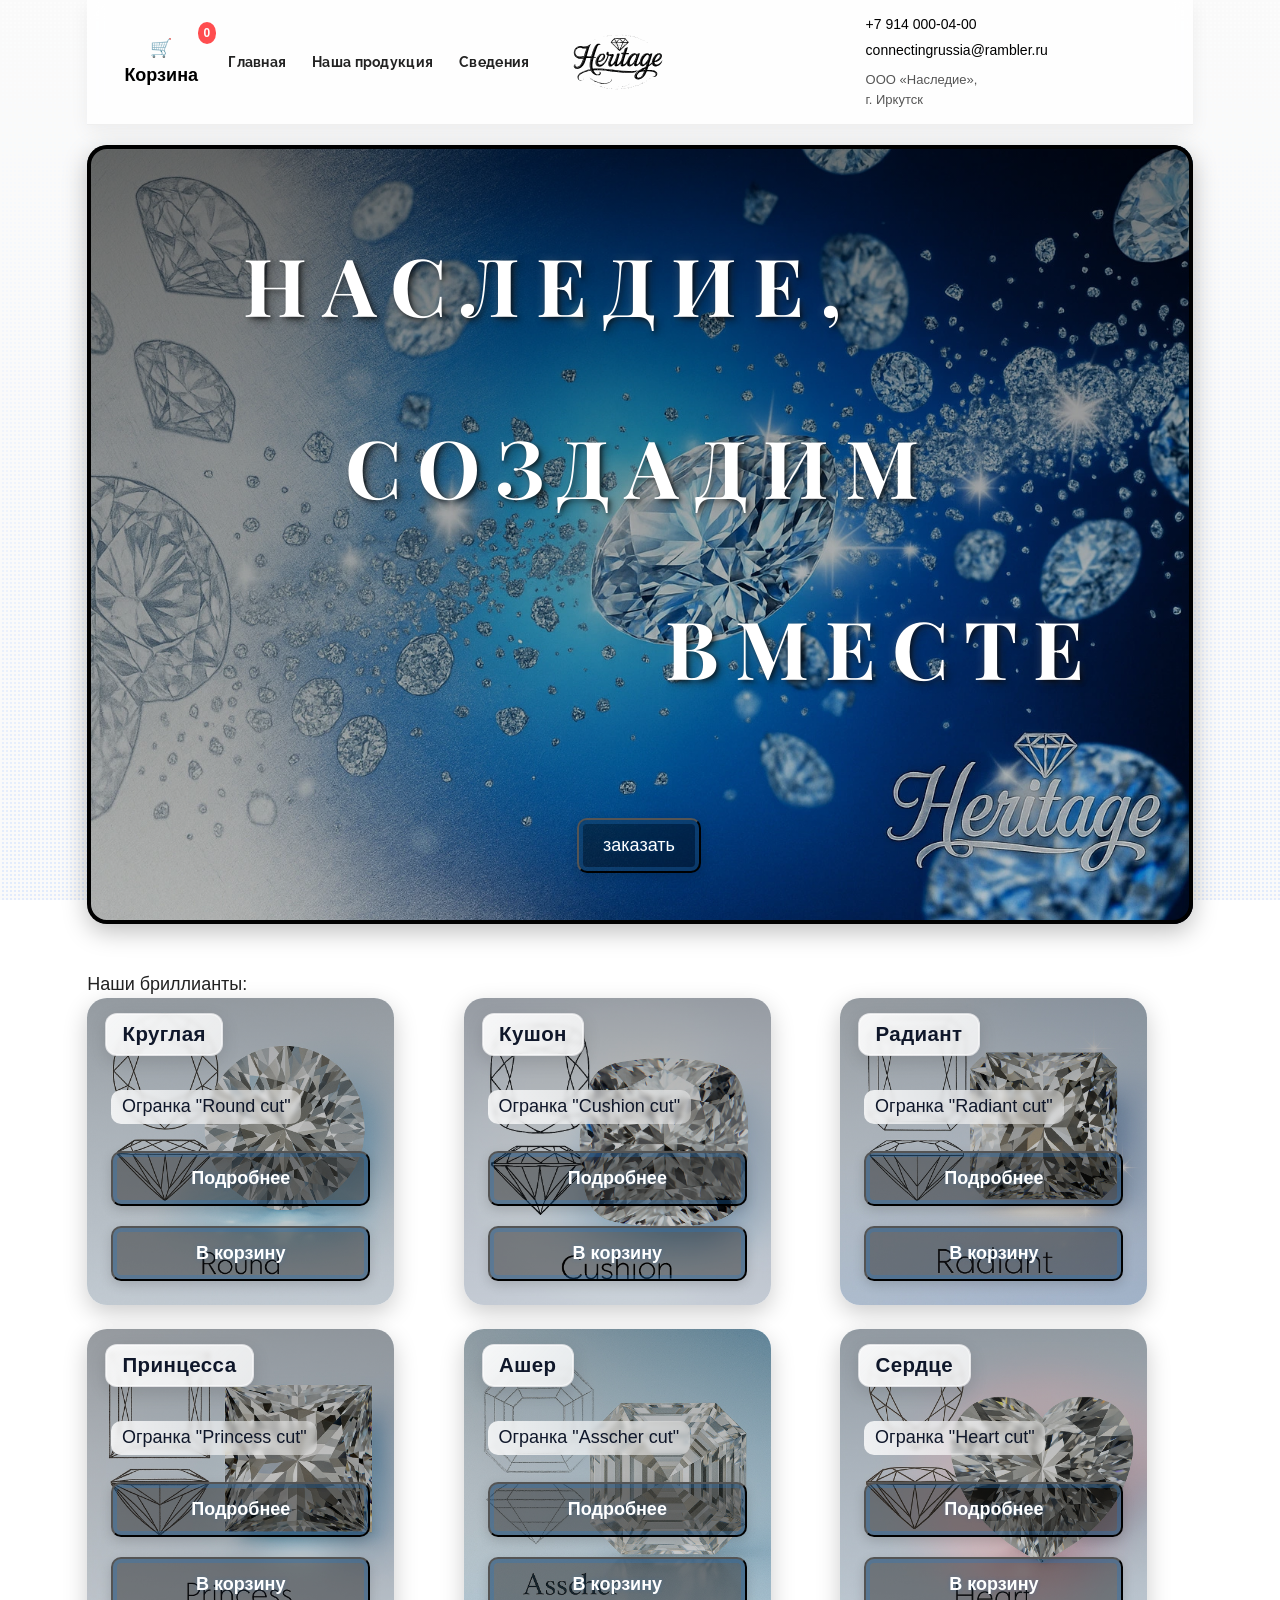
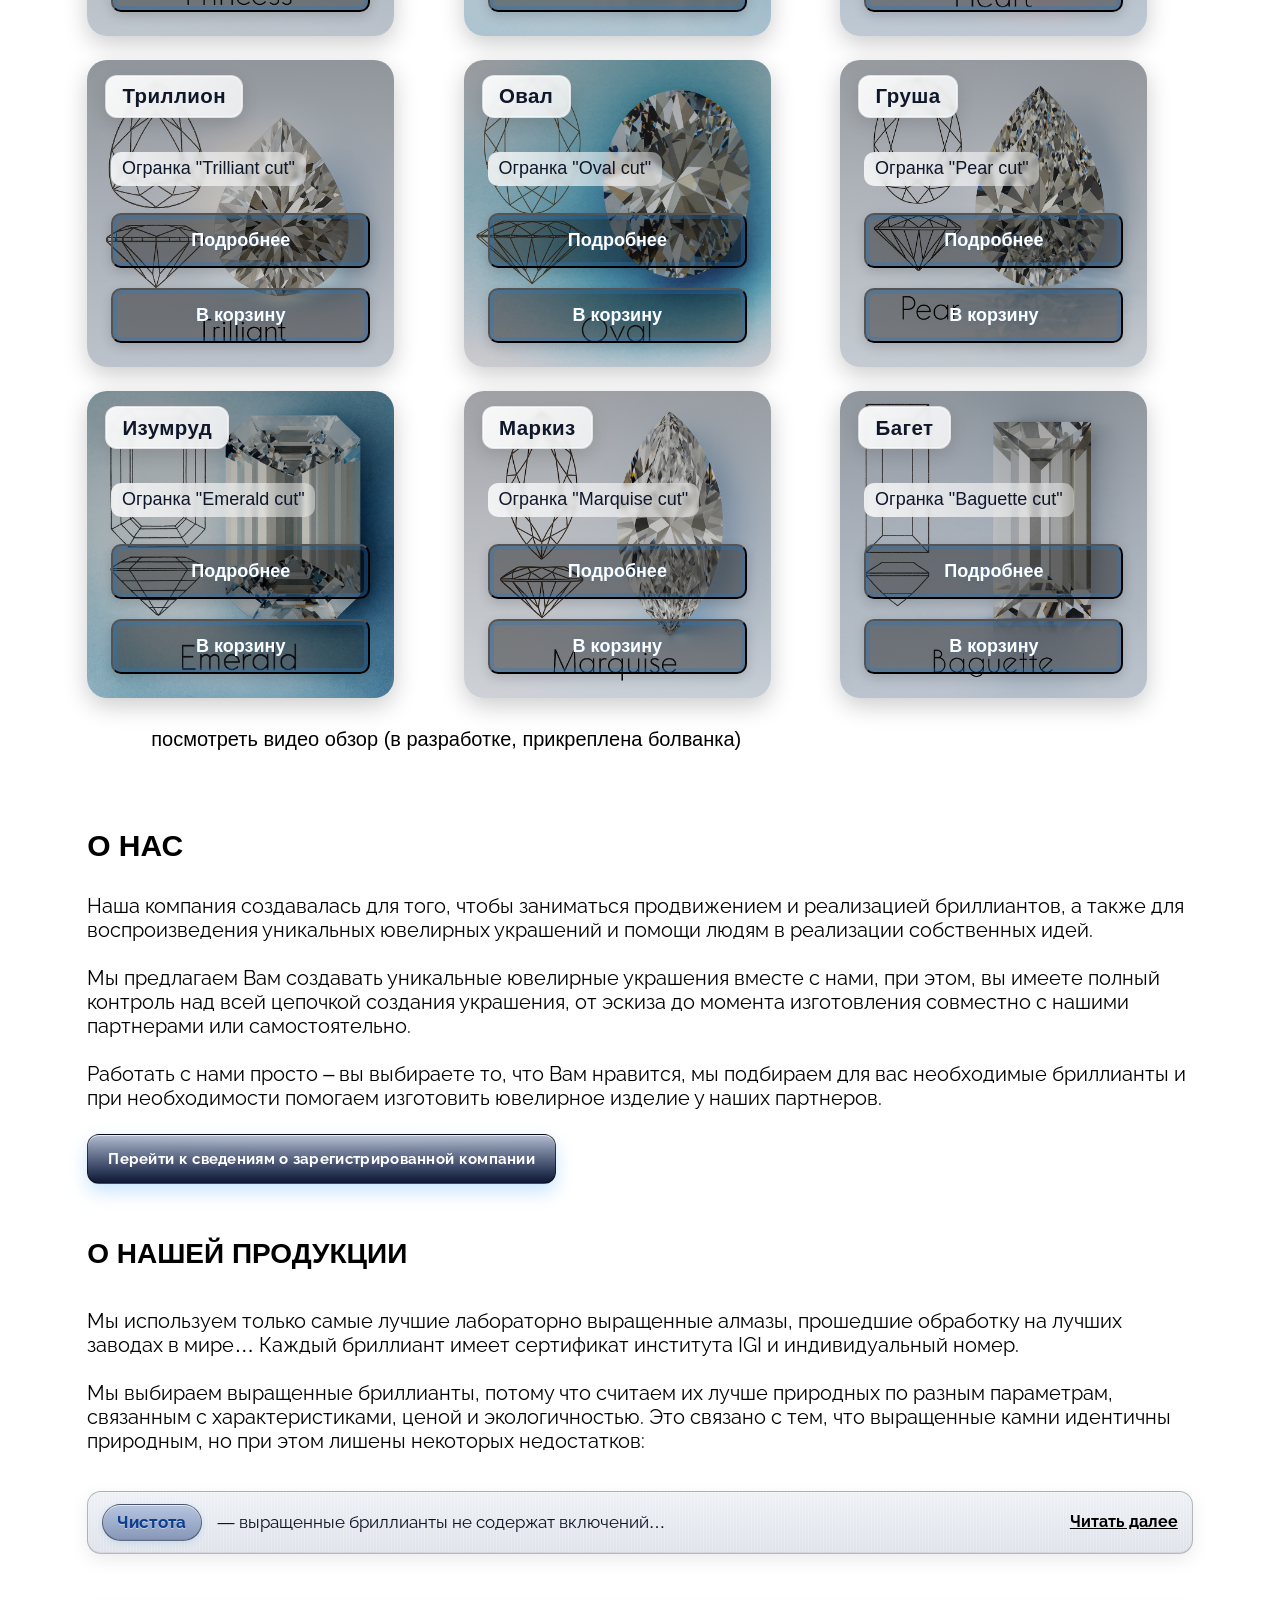
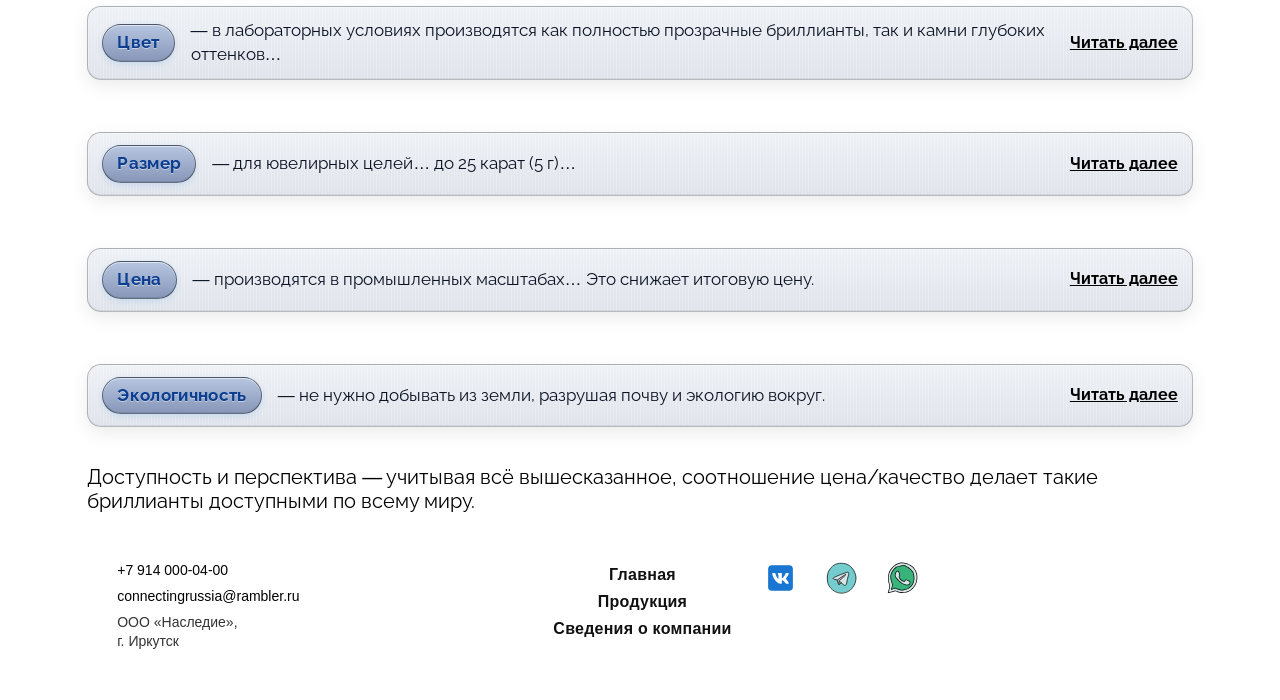
==== commit f46798fc: "Обновление проекта Heritage_diamonds v2" ====
--- a/index.html
+++ b/index.html
@@ -1,796 +1,796 @@
-<!DOCTYPE html>
-<html lang="ru" id="top">
-<head>
-  <script>document.documentElement.classList.add('is-preloading');</script>
-  <meta charset="UTF-8" />
-  <meta http-equiv="X-UA-Compatible" content="IE=edge" />
-  <meta name="viewport" content="width=device-width, initial-scale=1" />
-  <title>Бриллианты — создаём вместе</title>
-  <link rel="stylesheet" href="./styles/variables.css" />
-  <link rel="stylesheet" href="./fonts/fonts.css" />
-  <link rel="stylesheet" href="./styles/globals.css" />
-  <link rel="stylesheet" href="./styles/style.css" />
-  <link rel="stylesheet" href="./css/animations.css" />
-  <link href="https://fonts.googleapis.com/css2?family=Caveat:wght@400;600&display=swap" rel="stylesheet">
-  <link rel="icon" href="./images/favicon.svg" type="image/svg+xml">
-  <link rel="icon" href="./images/favicon.ico" sizes="any">
-  <link rel="apple-touch-icon" href="./images/apple-touch-icon.png">
-  <link href="https://fonts.googleapis.com/css2?family=Playfair+Display:wght@700&display=swap" rel="stylesheet">
-  <meta name="theme-color" content="#1e90ff">
-
-  <!-- Yandex.Metrika counter -->
-  <script type="text/javascript">
-    (function(m,e,t,r,i,k,a){
-      m[i]=m[i]||function(){(m[i].a=m[i].a||[]).push(arguments)};
-      m[i].l=1*new Date();
-      for (var j = 0; j < document.scripts.length; j++) { if (document.scripts[j].src === r) { return; } }
-      k=e.createElement(t),a=e.getElementsByTagName(t)[0],k.async=1,k.src=r,a.parentNode.insertBefore(k,a)
-    })(window, document, 'script', 'https://mc.yandex.ru/metrika/tag.js?id=103910309', 'ym');
-    ym(103910309, 'init', { ssr:true, webvisor:true, clickmap:true, ecommerce:"dataLayer", accurateTrackBounce:true, trackLinks:true });
-  </script>
-  <noscript><div><img src="https://mc.yandex.ru/watch/103910309" style="position:absolute; left:-9999px;" alt="" /></div></noscript>
-  <!-- /Yandex.Metrika counter -->
-</head>
-
-<body>
-<!-- Preloader -->
-<div class="preloader" id="preloader" role="status" aria-live="polite" aria-label="Загрузка сайта">
-  <div class="preloader__inner">
-    <div class="preloader__logo" aria-hidden="true">Наследие, создадим вместе...</div>
-    <ul class="preloader__squares" aria-hidden="true">
-      <li class="preloader__square"></li>
-      <li class="preloader__square"></li>
-      <li class="preloader__square"></li>
-      <li class="preloader__square"></li>
-    </ul>
-  </div>
-</div>
-  <div class="container">
-    <!-- Кнопка корзины -->
-    <header class="header">
-      <button id="cartButton" class="cart-button" type="button" aria-controls="cartModal" aria-expanded="false">
-        🛒 Корзина
-        <span id="cartCount" class="cart-count" aria-live="polite">0</span>
-      </button>
-
-      <!-- Корзина -->
-      <dialog id="cartModal" class="oplata" aria-labelledby="cart-title">
-        <h3 id="cart-title">Корзина</h3>
-        <ul id="cartItems"></ul>
-        <p>Итого: <span id="cartTotal">0</span>₽</p>
-        <button id="checkoutButton" class="cart__pay-button" type="button">Оплатить</button>
-        <form method="dialog">
-          <button type="submit" class="oplata__text-end">Закрыть</button>
-        </form>
-      </dialog>
-
-      <!-- Тестовая модалка оплаты -->
-      <dialog id="testPaymentModal" class="oplata" aria-labelledby="test-payment-title">
-        <div class="oplata__content">
-          <p id="test-payment-title" class="oplata__text">✅ Тестовый платёж прошёл успешно.<br />Спасибо за заказ!</p>
-        </div>
-        <form method="dialog" class="form">
-          <button class="oplata__text-end" type="submit">ок</button>
-        </form>
-      </dialog>
-
-      <nav class="header__menu" aria-label="Основное меню">
-        <ul class="header__links-list">
-          <li class="header__links-list-item header__links-list-item_no-bullit">
-            <a class="header__link header__link_active" href="#cover">главная</a>
-          </li>
-          <li class="header__links-list-item">
-            <a class="header__link" href="#products">наша продукция</a>
-          </li>
-          <li class="header__links-list-item">
-            <a class="header__link" href="https://checko.ru/company/nasledie-1253800008274" rel="noopener noreferrer" target="_blank">сведения</a>
-          </li>
-        </ul>
-      </nav>
-      
-      <a class="header__logo-link" href="/" aria-label="На главную">
-        <img class="header__logo" src="./images/logo-black.svg" alt="Логотип Heritage" />
-      </a>
-     
-
-      <address class="address address-item">
-        <a href="tel:+79140000400">+7 914 000-04-00</a>
-        <a href="mailto:connectingrussia@rambler.ru">connectingrussia@rambler.ru</a>
-        <span class="address__street">
-          ООО «Наследие»,<br /> г. Иркутск
-        </span>
-      </address>
-    </header>
-
-    <main>
-      <section class="cover" aria-label="Обложка" id="cover">
-        <div class="overlay" aria-hidden="true"></div>
-        <h1 class="cover__title">
-          <span class="cover__line cover__line_left">Наследие,</span>
-          <span class="cover__line">создадим</span>
-          <span class="cover__line cover__line_right">вместе</span>
-        </h1>
-        <div class="cover__description">
-          <button class="button" type="button" aria-controls="modal">
-            <span class="button__text">заказать</span>
-          </button>
-        </div>
-        <dialog id="modal" class="oplata" aria-labelledby="oplata-title">
-          <div class="oplata__content">
-            <p id="oplata-title" class="oplata__text">
-              Для оплаты заказа вы можете осуществить перевод через СБП по номеру телефона +7 914 000-04-00.
-            </p>
-            <p class="oplata__text">
-              Или перейти по ссылке:
-              <a href="https://www.avito.ru/" target="_blank" rel="noopener noreferrer" class="company__text">avito.ru</a>
-            </p>
-          </div>
-          <form method="dialog" class="form">
-            <button class="oplata__text-end" type="submit">ок</button>
-          </form>
-        </dialog>
-      </section>
-
-      <section id="products" class="lots" aria-label="Наша продукция">
-        <h2 class="lots__heading">О продукции</h2>
-        <p>Наши бриллианты:</p>
-
-<ul class="lots__card-list">
-  <!-- 1. Круглая -->
-  <li class="lots__card-list-item">
-    <article class="card card--type-round">
-      <div class="overlay" aria-hidden="true"></div>
-      <h3 class="card__title">Круглая</h3>
-
-      <p class="card__text">Огранка "Round cut" </p>
-
-      <button class="button card__more-btn" type="button" data-modal-target="modal-round">
-        <span class="button__text">Подробнее</span>
-      </button>
-
-      <button class="button card__pay-btn" type="button" data-product="Круглая" data-amount="1500">
-        <span class="button__text">В корзину</span>
-      </button>
-
-      <dialog class="card__modal" id="modal-round" aria-label="Подробнее: Круглая">
-        <h4 class="card__title">Круглая — описание</h4>
-        <p class="card__text">Огранка «Круглая» (Round cut) имеет в плане круглую форму, тип огранки — бриллиантовая (клиновидная).В стандартном виде такая огранка состоит из 57 граней и считается эталоном: обеспечивает сильную игру света и высокую сохранность камня.</p>
-        <button class="button modal__close-btn" type="button" data-modal-close>
-          <span class="button__text">Закрыть</span>
-        </button>
-      </dialog>
-    </article>
-  </li>
-
-  <!-- 2. Кушон -->
-  <li class="lots__card-list-item">
-    <article class="card card--type-cushion">
-      <div class="overlay" aria-hidden="true"></div>
-      <h3 class="card__title">Кушон</h3>
-
-      <p class="card__text">Огранка "Cushion cut"</p>
-
-      <button class="button card__more-btn" type="button" data-modal-target="modal-cushion">
-        <span class="button__text">Подробнее</span>
-      </button>
-
-      <button class="button card__pay-btn" type="button" data-product="Кушон" data-amount="1500">
-        <span class="button__text">В корзину</span>
-      </button>
-
-      <dialog class="card__modal" id="modal-cushion" aria-label="Подробнее: Кушон">
-        <h4 class="card__title">Кушон — описание</h4>
-        <p class="card__text">Огранка «Кушон» (Cushion cut) имеет форму овала с высокими «плечами» или округлённого прямоугольника. Название происходит от французского слова «подушка»Классическая огранка «кушон» имеет 57 граней. Отличается мягкими очертаниями и яркой игрой света.</p>
-        <button class="button modal__close-btn" type="button" data-modal-close>
-          <span class="button__text">Закрыть</span>
-        </button>
-      </dialog>
-    </article>
-  </li>
-
-  <!-- 3. Радиант -->
-  <li class="lots__card-list-item">
-    <article class="card card--type-radiant">
-      <div class="overlay" aria-hidden="true"></div>
-      <h3 class="card__title">Радиант</h3>
-
-      <p class="card__text">Огранка "Radiant cut"</p>
-
-      <button class="button card__more-btn" type="button" data-modal-target="modal-radiant">
-        <span class="button__text">Подробнее</span>
-      </button>
-
-      <button class="button card__pay-btn" type="button" data-product="Радиант" data-amount="1500">
-        <span class="button__text">В корзину</span>
-      </button>
-
-      <dialog class="card__modal" id="modal-radiant" aria-label="Подробнее: Радиант">
-        <h4 class="card__title">Радиант — описание</h4>
-        <p class="card__text">Огранка «Радиант» (Radiant cut) — прямоугольная или квадратная форма со срезанными углами. Относится к смешанному типу: сочетает клиновидные и ступенчатые фасеты.Обладает яркой «искристостью» как у круглой огранки, но с более строгим силуэтом.</p>
-        <button class="button modal__close-btn" type="button" data-modal-close>
-          <span class="button__text">Закрыть</span>
-        </button>
-      </dialog>
-    </article>
-  </li>
-
-  <!-- 4. Принцесса -->
-  <li class="lots__card-list-item">
-    <article class="card card--type-princess">
-      <div class="overlay" aria-hidden="true"></div>
-      <h3 class="card__title">Принцесса</h3>
-
-      <p class="card__text">Огранка "Princess cut"</p>
-
-      <button class="button card__more-btn" type="button" data-modal-target="modal-princess">
-        <span class="button__text">Подробнее</span>
-      </button>
-
-      <button class="button card__pay-btn" type="button" data-product="Принцесса" data-amount="1000">
-        <span class="button__text">В корзину</span>
-      </button>
-
-      <dialog class="card__modal" id="modal-princess" aria-label="Подробнее: Принцесса">
-        <h4 class="card__title">Принцесса — описание</h4>
-        <p class="card__text">Огранка «Принцесса» (Princess cut) в проекции на плоскость рундиста имеет форму квадрата (реже — прямоугольника). Отличается острыми углами и пирамидальным павильоном. Количество граней варьируется от 49 до 65 в зависимости от исполнения. Даёт сильную игру света при современном геометричном контуре.</p>
-        <button class="button modal__close-btn" type="button" data-modal-close>
-          <span class="button__text">Закрыть</span>
-        </button>
-      </dialog>
-    </article>
-  </li>
-
-  <!-- 5. Ашер -->
-  <li class="lots__card-list-item">
-    <article class="card card--type-asscher">
-      <div class="overlay" aria-hidden="true"></div>
-      <h3 class="card__title">Ашер</h3>
-
-      <p class="card__text">Огранка "Asscher cut"</p>
-
-      <button class="button card__more-btn" type="button" data-modal-target="modal-asscher">
-        <span class="button__text">Подробнее</span>
-      </button>
-
-      <button class="button card__pay-btn" type="button" data-product="Ашер" data-amount="1000">
-        <span class="button__text">В корзину</span>
-      </button>
-
-      <dialog class="card__modal" id="modal-asscher" aria-label="Подробнее: Ашер">
-        <h4 class="card__title">Ашер — описание</h4>
-        <p class="card__text">Огранка «Ашер» (Asscher cut) — квадратная ступенчатая огранка со срезанными углами, создающими почти октагональную форму. Широкие ступени образуют узнаваемый X-узор под площадкой, подчёркивающий глубину и чистоту камня.</p>
-        <button class="button modal__close-btn" type="button" data-modal-close>
-          <span class="button__text">Закрыть</span>
-        </button>
-      </dialog>
-    </article>
-  </li>
-
-  <!-- 6. Сердце -->
-  <li class="lots__card-list-item">
-    <article class="card card--type-heart">
-      <div class="overlay" aria-hidden="true"></div>
-      <h3 class="card__title">Сердце</h3>
-
-      <p class="card__text">Огранка "Heart cut"</p>
-
-      <button class="button card__more-btn" type="button" data-modal-target="modal-heart">
-        <span class="button__text">Подробнее</span>
-      </button>
-
-      <button class="button card__pay-btn" type="button" data-product="Сердце" data-amount="1000">
-        <span class="button__text">В корзину</span>
-      </button>
-
-      <dialog class="card__modal" id="modal-heart" aria-label="Подробнее: Сердце">
-        <h4 class="card__title">Сердце — описание</h4>
-        <p class="card__text">Огранка «Сердце» (Heart cut) — романтичная форма с выемкой и двумя «плечами». Относится к бриллиантовому типу.Классическая форма имеет 57 граней и ценится за симметрию и выразительность силуэта.</p>
-        <button class="button modal__close-btn" type="button" data-modal-close>
-          <span class="button__text">Закрыть</span>
-        </button>
-      </dialog>
-    </article>
-  </li>
-
-  <!-- 7. Триллион -->
-  <li class="lots__card-list-item">
-    <article class="card card--type-trilliant">
-      <div class="overlay" aria-hidden="true"></div>
-      <h3 class="card__title">Триллион</h3>
-
-      <p class="card__text">Огранка "Trilliant cut"</p>
-
-      <button class="button card__more-btn" type="button" data-modal-target="modal-trilliant">
-        <span class="button__text">Подробнее</span>
-      </button>
-
-      <button class="button card__pay-btn" type="button" data-product="Триллион" data-amount="1500">
-        <span class="button__text">В корзину</span>
-      </button>
-
-      <dialog class="card__modal" id="modal-trilliant" aria-label="Подробнее: Триллион">
-        <h4 class="card__title">Триллион — описание</h4>
-        <p class="card__text">Огранка «Триллион» (Trilliant cut) — треугольная форма, где все стороны равны. Для центральных камней используется вариант с ~50 гранями. Часто применяется как боковая вставка в кольцах, подчёркивая центральный камень.</p>
-        <button class="button modal__close-btn" type="button" data-modal-close>
-          <span class="button__text">Закрыть</span>
-        </button>
-      </dialog>
-    </article>
-  </li>
-
-  <!-- 8. Овал -->
-  <li class="lots__card-list-item">
-    <article class="card card--type-oval">
-      <div class="overlay" aria-hidden="true"></div>
-      <h3 class="card__title">Овал</h3>
-
-      <p class="card__text">Огранка "Oval cut"</p>
-
-      <button class="button card__more-btn" type="button" data-modal-target="modal-oval">
-        <span class="button__text">Подробнее</span>
-      </button>
-
-      <button class="button card__pay-btn" type="button" data-product="Овал" data-amount="1500">
-        <span class="button__text">В корзину</span>
-      </button>
-
-      <dialog class="card__modal" id="modal-oval" aria-label="Подробнее: Овал">
-        <h4 class="card__title">Овал — описание</h4>
-        <p class="card__text">гранка «Овал» (Oval cut) — фантазийная форма, появившаяся в 1960-х. Создатель — ювелир Лазарь Каплан. Выглядит крупнее круглой при равном весе и отличается прочностью за счёт отсутствия острых углов.</p>
-        <button class="button modal__close-btn" type="button" data-modal-close>
-          <span class="button__text">Закрыть</span>
-        </button>
-      </dialog>
-    </article>
-  </li>
-
-  <!-- 9. Груша -->
-  <li class="lots__card-list-item">
-    <article class="card card--type-pear">
-      <div class="overlay" aria-hidden="true"></div>
-      <h3 class="card__title">Груша</h3>
-
-      <p class="card__text">Огранка "Pear cut"</p>
-
-      <button class="button card__more-btn" type="button" data-modal-target="modal-pear">
-        <span class="button__text">Подробнее</span>
-      </button>
-
-      <button class="button card__pay-btn" type="button" data-product="Груша" data-amount="1500">
-        <span class="button__text">В корзину</span>
-      </button>
-
-      <dialog class="card__modal" id="modal-pear" aria-label="Подробнее: Груша">
-        <h4 class="card__title">Груша — описание</h4>
-        <p class="card__text">Огранка «Груша» (Pear cut) — гибрид круглой и «маркиз»: одна сторона заострена, другая округлая. Классический вариант имеет 56 граней. Важна идеальная симметрия по продольной оси.</p>
-        <button class="button modal__close-btn" type="button" data-modal-close>
-          <span class="button__text">Закрыть</span>
-        </button>
-      </dialog>
-    </article>
-  </li>
-
-  <!-- 10. Изумруд -->
-  <li class="lots__card-list-item">
-    <article class="card card--type-emerald">
-      <div class="overlay" aria-hidden="true"></div>
-      <h3 class="card__title">Изумруд</h3>
-
-      <p class="card__text">Огранка "Emerald cut"</p>
-
-      <button class="button card__more-btn" type="button" data-modal-target="modal-emerald">
-        <span class="button__text">Подробнее</span>
-      </button>
-
-      <button class="button card__pay-btn" type="button" data-product="Изумруд" data-amount="1500">
-        <span class="button__text">В корзину</span>
-      </button>
-
-      <dialog class="card__modal" id="modal-emerald" aria-label="Подробнее: Изумруд">
-        <h4 class="card__title">Изумруд — описание</h4>
-        <p class="card__text">Огранка «Изумруд» (Emerald cut) — прямоугольная ступенчатая форма с усечёнными углами. Длинные параллельные фасеты создают зеркальный эффект.Подчёркивает цвет и чистоту камня, придаёт сдержанную элегантность.</p>
-        <button class="button modal__close-btn" type="button" data-modal-close>
-          <span class="button__text">Закрыть</span>
-        </button>
-      </dialog>
-    </article>
-  </li>
-
-  <!-- 11. Маркиз -->
-  <li class="lots__card-list-item">
-    <article class="card card--type-marquise">
-      <div class="overlay" aria-hidden="true"></div>
-      <h3 class="card__title">Маркиз</h3>
-
-      <p class="card__text">Огранка "Marquise cut"</p>
-
-      <button class="button card__more-btn" type="button" data-modal-target="modal-marquise">
-        <span class="button__text">Подробнее</span>
-      </button>
-
-      <button class="button card__pay-btn" type="button" data-product="Маркиз" data-amount="1500">
-        <span class="button__text">В корзину</span>
-      </button>
-
-      <dialog class="card__modal" id="modal-marquise" aria-label="Подробнее: Маркиз">
-        <h4 class="card__title">Маркиз — описание</h4>
-        <p class="card__text">Огранка «Маркиз» (Marquise cut) — вытянутая форма с заострёнными концами, напоминающая лодочку. Исторически создана по заказу Людовика XV. Визуально удлиняет камень и пальцы руки.</p>
-        <button class="button modal__close-btn" type="button" data-modal-close>
-          <span class="button__text">Закрыть</span>
-        </button>
-      </dialog>
-    </article>
-  </li>
-
-  <!-- 12. Багет -->
-  <li class="lots__card-list-item">
-    <article class="card card--type-baguette">
-      <div class="overlay" aria-hidden="true"></div>
-      <h3 class="card__title">Багет</h3>
-
-      <p class="card__text">Огранка "Baguette cut"</p>
-
-      <button class="button card__more-btn" type="button" data-modal-target="modal-baguette">
-        <span class="button__text">Подробнее</span>
-      </button>
-
-      <button class="button card__pay-btn" type="button" data-product="Багет" data-amount="1500">
-        <span class="button__text">В корзину</span>
-      </button>
-
-      <dialog class="card__modal" id="modal-baguette" aria-label="Подробнее: Багет">
-        <h4 class="card__title">Багет — описание</h4>
-        <p class="card__text">Огранка «Багет» (Baguette cut) — ступенчатая огранка прямоугольной или трапециевидной формы с параллельными террасообразными гранями. Выделяют прямые и конические разновидности; багеты часто используют как боковые вставки в ювелирных украшениях.</p>
-        <button class="button modal__close-btn" type="button" data-modal-close>
-          <span class="button__text">Закрыть</span>
-        </button>
-      </dialog>
-    </article>
-  </li>
-</ul>
-
-<script>
-  // Открытие/закрытие модалок «Подробнее» для карточек
-  (function () {
-    const openButtons = document.querySelectorAll('.card__more-btn[data-modal-target]');
-    openButtons.forEach(btn => {
-      btn.addEventListener('click', () => {
-        const id = btn.getAttribute('data-modal-target');
-        const dlg = document.getElementById(id);
-        if (dlg && typeof dlg.showModal === 'function') dlg.showModal();
-      });
-    });
-
-    document.addEventListener('click', (e) => {
-      const closeBtn = e.target.closest('[data-modal-close]');
-      if (!closeBtn) return;
-      const dlg = closeBtn.closest('dialog');
-      if (dlg) dlg.close();
-    });
-
-    // Закрытие по ESC
-    document.addEventListener('keydown', (e) => {
-      if (e.key === 'Escape') {
-        document.querySelectorAll('dialog[open]').forEach(dlg => dlg.close());
-      }
-    });
-  })();
-</script>
-
-        <a href="#0" class="lots__look-more-link">посмотреть видео обзор (в разработке, прикреплена болванка)</a>
-      </section>
-
-      <!-- Видео-модалка -->
-      <dialog id="videoModal" class="modal modal--video" aria-labelledby="video-title">
-        <div class="modal__content">
-          <video controls muted loop playsinline class="modal__video">
-            <source data-src="./videos/diamond.mp4" type="video/mp4" />
-            Ваш браузер не поддерживает видео.
-          </video>
-        </div>
-        <form method="dialog" class="modal__form">
-          <button class="modal__close" type="submit">закрыть</button>
-        </form>
-      </dialog>
-
-      <!-- ABOUT -->
-      <section class="about" aria-label="о нас" id="about">
-        
-          <div class="about__column">
-            <h2 class="about__title">О нас</h2>
-
-            <p class="about__text">
-              Наша компания создавалась для того, чтобы заниматься продвижением и реализацией бриллиантов, а также для воспроизведения уникальных ювелирных украшений и помощи людям в реализации собственных идей. 
-            </p>
-            <p class="about__text">
-              Мы предлагаем Вам создавать уникальные ювелирные украшения вместе с нами, при этом, вы имеете полный контроль над всей цепочкой создания украшения, от эскиза до момента изготовления совместно с нашими партнерами или самостоятельно.
-            </p>
-            <p class="about__text">
-              Работать с нами просто – вы выбираете то, что Вам нравится, мы подбираем для вас необходимые бриллианты и при необходимости помогаем изготовить ювелирное изделие у наших партнеров.
-            </p>
-            <p class="about__text">
-              <a href="https://checko.ru/company/nasledie-1253800008274" target="_blank" rel="noopener noreferrer" class="company__text">Перейти к сведениям о зарегистрированной компании</a>
-            </p>
-
-            <h3 class="about__section-title">О нашей продукции</h3>
-
-            <p class="about__text">Мы используем только самые лучшие лабораторно выращенные алмазы, прошедшие обработку на лучших заводах в мире… Каждый бриллиант имеет сертификат института IGI и индивидуальный номер.</p>
-            <p class="about__text">Мы выбираем выращенные бриллианты, потому что считаем их лучше природных по разным параметрам, связанным с характеристиками, ценой и экологичностью. Это связано с тем, что выращенные камни идентичны природным, но при этом лишены некоторых недостатков:</p>
-
-           <!-- Чистота -->
-<div class="about__feature">
-  <details class="about__details">
-    <summary class="about__summary">
-      <span class="about__term">Чистота</span>
-       — выращенные бриллианты не содержат включений…
-    </summary>
-    <div class="about__more">
-      Процесс синтеза контролируется, что создаёт идеальную игру света и высокие показатели чистоты, которые практически недоступны природным бриллиантам.
-    </div>
-  </details>
-</div>
-
-<!-- Цвет -->
-<div class="about__feature">
-  <details class="about__details">
-    <summary class="about__summary">
-      <span class="about__term">Цвет</span>
-      — в лабораторных условиях производятся как полностью прозрачные бриллианты, так и камни глубоких оттенков…
-    </summary>
-    <div class="about__more">
-      В природе цветные фантазийные бриллианты — редкость, а в лаборатории инженеры создают требуемый оттенок, воспроизводя природные условия.
-    </div>
-  </details>
-</div>
-
-<!-- Размер -->
-<div class="about__feature">
-  <details class="about__details">
-    <summary class="about__summary">
-      <span class="about__term">Размер</span>
-      — для ювелирных целей… до 25 карат (5 г)…
-    </summary>
-    <div class="about__more">
-      Возможен синтез и более крупных образцов; природные большие кристаллы встречаются реже и часто имеют трещины и включения.
-    </div>
-  </details>
-</div>
-
-<!-- Цена -->
-<div class="about__feature">
-  <details class="about__details">
-    <summary class="about__summary">
-      <span class="about__term">Цена</span>
-      — производятся в промышленных масштабах… Это снижает итоговую цену.
-    </summary>
-    <div class="about__more">
-      На создание одного минерала уходит меньше ресурсов, чем на добычу сопоставимого природного аналога.
-    </div>
-  </details>
-</div>
-
-<!-- Экологичность -->
-<div class="about__feature">
-  <details class="about__details">
-    <summary class="about__summary">
-      <span class="about__term">Экологичность</span>
-      — не нужно добывать из земли, разрушая почву и экологию вокруг.
-    </summary>
-    <div class="about__more">
-      Отсутствие горных работ снижает воздействие на экосистемы и углеродный след ювелирных изделий.
-    </div>
-  </details>
-</div>
-
-<!-- Оставляем обычным абзацем -->
-<p class="about__text">
-  Доступность и перспектива — учитывая всё вышесказанное, соотношение цена/качество делает такие бриллианты доступными по всему миру.
-</p>
-          </div>
-        </div>
-      </section>
-    </main>
-
-    <footer class="footer">
-      <div class="address address-item">
-        <p><a href="tel:+79140000400">+7 914 000-04-00</a></p>
-        <p><a href="mailto:connectingrussia@rambler.ru">connectingrussia@rambler.ru</a></p>
-        <p>ООО «Наследие»,<br> г. Иркутск</p>
-      </div>
-
-      <nav class="footer_menu" aria-label="Меню в футере">
-        <ul>
-          <li class="footer__menu-list-item"><a href="#cover" class="footer__menu-link footer__menu-link_active">Главная</a></li>
-          <li class="footer__menu-list-item"><a href="#products" class="footer__menu-link">Продукция</a></li>
-          <li class="footer__menu-list-item"><a href="https://checko.ru/company/nasledie-1253800008274" target="_blank" rel="noopener noreferrer" class="footer__menu-link">Сведения о компании</a></li>
-        </ul>
-      </nav>
-
-      <ul class="footer__social-list" aria-label="Мы в соцсетях">
-        <li class="footer__social-list-item">
-          <a href="https://vk.com/" target="_blank" rel="noopener noreferrer" aria-label="ВКонтакте">
-            <img src="./images/vk.svg" alt="ВКонтакте" width="32" height="32">
-          </a>
-        </li>
-        <li class="footer__social-list-item">
-          <a href="https://t.me/" target="_blank" rel="noopener noreferrer" aria-label="Telegram">
-            <img src="./images/tg.svg" alt="Telegram" width="32" height="32">
-          </a>
-        </li>
-        <li class="footer__social-list-item">
-          <a href="https://wa.me/79140000400" target="_blank" rel="noopener noreferrer" aria-label="WhatsApp">
-            <img src="./images/whatsapp.svg" alt="WhatsApp" width="32" height="32">
-          </a>
-        </li>
-      </ul>
-    </footer>
-  </div>
-
-  <script>
-    
-  /* === Модалка оплаты и видео === */
-  const modal = document.getElementById("modal");
-  const videoModal = document.getElementById("videoModal");
-  const testPaymentModal = document.getElementById("testPaymentModal");
-  const cartModal = document.getElementById("cartModal");
-
-  const openModalBtn = document.querySelector(".cover .button");
-  if (openModalBtn && modal) {
-    openModalBtn.addEventListener("click", () => modal.showModal());
-  }
-
-  const videoElement = videoModal ? videoModal.querySelector("video") : null;
-  const videoSource = videoElement ? videoElement.querySelector("source") : null;
-  const lookMoreLink = document.querySelector(".lots__look-more-link");
-  if (lookMoreLink && videoModal && videoElement && videoSource) {
-    lookMoreLink.addEventListener("click", (e) => {
-      e.preventDefault();
-      if (!videoSource.src) {
-        videoSource.src = videoSource.dataset.src;
-        videoElement.load();
-      }
-      videoModal.showModal();
-      videoElement.play().catch(() => {});
-    });
-    videoModal.addEventListener("close", () => {
-      videoElement.pause();
-      videoSource.src = "";
-      videoElement.load();
-    });
-  }
-
-  /* === Корзина === */
-  let cart = [];
-  const cartItemsList = document.getElementById("cartItems");
-  const cartTotal = document.getElementById("cartTotal");
-  const cartCount = document.getElementById("cartCount");
-
-  function updateCartDisplay() {
-    if (!cartItemsList || !cartTotal || !cartCount) return;
-    cartItemsList.innerHTML = "";
-    let total = 0;
-    cart.forEach((item, index) => {
-      const li = document.createElement("li");
-      li.textContent = `${item.product} — ${item.amount}₽`;
-      const removeBtn = document.createElement("button");
-      removeBtn.type = "button";
-      removeBtn.setAttribute("aria-label", `Удалить ${item.product} из корзины`);
-      removeBtn.textContent = "❌";
-      removeBtn.style.marginLeft = "10px";
-      removeBtn.style.cursor = "pointer";
-      removeBtn.addEventListener("click", () => {
-        cart.splice(index, 1);
-        updateCartDisplay();
-      });
-      li.appendChild(removeBtn);
-      cartItemsList.appendChild(li);
-      total += item.amount;
-    });
-    cartTotal.textContent = String(total);
-    cartCount.textContent = String(cart.length);
-  }
-
-  document.querySelectorAll(".card__pay-btn").forEach((btn) => {
-    btn.addEventListener("click", (e) => {
-      e.preventDefault();
-      e.stopPropagation();
-      const product = btn.dataset.product || "Товар";
-      const amount = Number(btn.dataset.amount) || 0;
-      cart.push({ product, amount });
-      updateCartDisplay();
-      if (cartModal) cartModal.showModal();
-    });
-  });
-
-  const headerCartButton = document.getElementById("cartButton");
-  if (headerCartButton && cartModal) {
-    headerCartButton.addEventListener("click", () => {
-      updateCartDisplay();
-      cartModal.showModal();
-      headerCartButton.setAttribute("aria-expanded", "true");
-    });
-    cartModal.addEventListener("close", () => {
-      headerCartButton.setAttribute("aria-expanded", "false");
-    });
-  }
-
-  const checkoutButton = document.getElementById("checkoutButton");
-  if (checkoutButton && testPaymentModal) {
-    checkoutButton.addEventListener("click", () => {
-      if (cart.length === 0) {
-        alert("Корзина пуста!");
-        return;
-      }
-      console.log("Тестовая оплата товаров:", cart);
-      testPaymentModal.showModal();
-      cart = [];
-      updateCartDisplay();
-    });
-  }
-
-  document.querySelectorAll(".button.card__pay-btn-test").forEach((btn) => {
-    btn.addEventListener("click", (e) => {
-      e.preventDefault();
-      e.stopPropagation();
-      const product = btn.dataset.product || "Товар";
-      const amount = Number(btn.dataset.amount) || 0;
-      console.log(`Тестовая оплата: ${product} на сумму ${amount}₽`);
-      testPaymentModal.showModal();
-    });
-  });
-
-  /* === Модалки карточек «Читать более подробно» === */
-  (function () {
-    const openButtons = document.querySelectorAll('.card__more-btn[data-modal-target]');
-    openButtons.forEach(btn => {
-      btn.addEventListener('click', () => {
-        const id = btn.getAttribute('data-modal-target');
-        const dlg = document.getElementById(id);
-        if (dlg && typeof dlg.showModal === 'function') dlg.showModal();
-      });
-    });
-
-    document.addEventListener('click', (e) => {
-      const closeBtn = e.target.closest('[data-modal-close]');
-      if (!closeBtn) return;
-      const dlg = closeBtn.closest('dialog');
-      if (dlg) dlg.close();
-    });
-
-    document.addEventListener('keydown', (e) => {
-      if (e.key === 'Escape') {
-        document.querySelectorAll('dialog[open]').forEach(dlg => dlg.close());
-      }
-    });
-  })();
-
-  /* === Прелоадер === */
-  (function () {
-    const pre = document.getElementById('preloader');
-    if (!pre) return;
-
-    const fallback = setTimeout(hidePreloader, 3000);
-
-    window.addEventListener('load', () => {
-      clearTimeout(fallback);
-      requestAnimationFrame(() => requestAnimationFrame(hidePreloader));
-    });
-
-    function hidePreloader() {
-      document.documentElement.classList.remove('is-preloading');
-      pre.classList.add('preloader--hide');
-      pre.setAttribute('aria-hidden', 'true');
-
-      const remove = () => pre.remove();
-      pre.addEventListener('transitionend', remove, { once: true });
-      setTimeout(remove, 600);
-    }
-  })();
-
-  const h = document.querySelector('.header');
-  const t = () => h.classList.toggle('header--compact', scrollY > 20);
-  t(); addEventListener('scroll', t, { passive: true });
-</script>
-
-</body>
+<!DOCTYPE html>
+<html lang="ru" id="top">
+<head>
+  <script>document.documentElement.classList.add('is-preloading');</script>
+  <meta charset="UTF-8" />
+  <meta http-equiv="X-UA-Compatible" content="IE=edge" />
+  <meta name="viewport" content="width=device-width, initial-scale=1, viewport-fit=cover" />
+  <title>Бриллианты — создаём вместе</title>
+  <link rel="stylesheet" href="./styles/variables.css" />
+  <link rel="stylesheet" href="./fonts/fonts.css" />
+  <link rel="stylesheet" href="./styles/globals.css" />
+  <link rel="stylesheet" href="./styles/style.css" />
+  <link rel="stylesheet" href="./css/animations.css" />
+  <link href="https://fonts.googleapis.com/css2?family=Caveat:wght@400;600&display=swap" rel="stylesheet">
+  <link rel="icon" href="./images/favicon.svg" type="image/svg+xml">
+  <link rel="icon" href="./images/favicon.ico" sizes="any">
+  <link rel="apple-touch-icon" href="./images/apple-touch-icon.png">
+  <link href="https://fonts.googleapis.com/css2?family=Playfair+Display:wght@700&display=swap" rel="stylesheet">
+  <meta name="theme-color" content="#1e90ff">
+
+  <!-- Yandex.Metrika counter -->
+  <script type="text/javascript">
+    (function(m,e,t,r,i,k,a){
+      m[i]=m[i]||function(){(m[i].a=m[i].a||[]).push(arguments)};
+      m[i].l=1*new Date();
+      for (var j = 0; j < document.scripts.length; j++) { if (document.scripts[j].src === r) { return; } }
+      k=e.createElement(t),a=e.getElementsByTagName(t)[0],k.async=1,k.src=r,a.parentNode.insertBefore(k,a)
+    })(window, document, 'script', 'https://mc.yandex.ru/metrika/tag.js?id=103910309', 'ym');
+    ym(103910309, 'init', { ssr:true, webvisor:true, clickmap:true, ecommerce:"dataLayer", accurateTrackBounce:true, trackLinks:true });
+  </script>
+  <noscript><div><img src="https://mc.yandex.ru/watch/103910309" style="position:absolute; left:-9999px;" alt="" /></div></noscript>
+  <!-- /Yandex.Metrika counter -->
+</head>
+
+<body>
+<!-- Preloader -->
+<div class="preloader" id="preloader" role="status" aria-live="polite" aria-label="Загрузка сайта">
+  <div class="preloader__inner">
+    <div class="preloader__logo" aria-hidden="true">Наследие, создадим вместе...</div>
+    <ul class="preloader__squares" aria-hidden="true">
+      <li class="preloader__square"></li>
+      <li class="preloader__square"></li>
+      <li class="preloader__square"></li>
+      <li class="preloader__square"></li>
+    </ul>
+  </div>
+</div>
+  <div class="container">
+    <!-- Кнопка корзины -->
+    <header class="header">
+      <button id="cartButton" class="cart-button" type="button" aria-controls="cartModal" aria-expanded="false">
+        🛒 Корзина
+        <span id="cartCount" class="cart-count" aria-live="polite">0</span>
+      </button>
+
+      <!-- Корзина -->
+      <dialog id="cartModal" class="oplata" aria-labelledby="cart-title">
+        <h3 id="cart-title">Корзина</h3>
+        <ul id="cartItems"></ul>
+        <p>Итого: <span id="cartTotal">0</span>₽</p>
+        <button id="checkoutButton" class="cart__pay-button" type="button">Оплатить</button>
+        <form method="dialog">
+          <button type="submit" class="oplata__text-end">Закрыть</button>
+        </form>
+      </dialog>
+
+      <!-- Тестовая модалка оплаты -->
+      <dialog id="testPaymentModal" class="oplata" aria-labelledby="test-payment-title">
+        <div class="oplata__content">
+          <p id="test-payment-title" class="oplata__text">✅ Тестовый платёж прошёл успешно.<br />Спасибо за заказ!</p>
+        </div>
+        <form method="dialog" class="form">
+          <button class="oplata__text-end" type="submit">ок</button>
+        </form>
+      </dialog>
+
+      <nav class="header__menu" aria-label="Основное меню">
+        <ul class="header__links-list">
+          <li class="header__links-list-item header__links-list-item_no-bullit">
+            <a class="header__link header__link_active" href="#cover">Главная</a>
+          </li>
+          <li class="header__links-list-item">
+            <a class="header__link" href="#products">Наша продукция</a>
+          </li>
+          <li class="header__links-list-item">
+            <a class="header__link" href="https://checko.ru/company/nasledie-1253800008274" rel="noopener noreferrer" target="_blank">Сведения</a>
+          </li>
+        </ul>
+      </nav>
+      
+      <a class="header__logo-link" href="/" aria-label="На главную">
+        <img class="header__logo" src="./images/logo-black.svg" alt="Логотип Heritage" />
+      </a>
+     
+
+      <address class="address address-item">
+        <a href="tel:+79140000400">+7 914 000-04-00</a>
+        <a href="mailto:connectingrussia@rambler.ru">connectingrussia@rambler.ru</a>
+        <span class="address__street">
+          ООО «Наследие»,<br /> г. Иркутск
+        </span>
+      </address>
+    </header>
+
+    <main>
+      <section class="cover" aria-label="Обложка" id="cover">
+        <div class="overlay" aria-hidden="true"></div>
+        <h1 class="cover__title">
+          <span class="cover__line cover__line_left">Наследие,</span>
+          <span class="cover__line">создадим</span>
+          <span class="cover__line cover__line_right">вместе</span>
+        </h1>
+        <div class="cover__description">
+          <button class="button" type="button" aria-controls="modal">
+            <span class="button__text">заказать</span>
+          </button>
+        </div>
+        <dialog id="modal" class="oplata" aria-labelledby="oplata-title">
+          <div class="oplata__content">
+            <p id="oplata-title" class="oplata__text">
+              Для оплаты заказа вы можете осуществить перевод через СБП по номеру телефона +7 914 000-04-00.
+            </p>
+            <p class="oplata__text">
+              Или перейти по ссылке:
+              <a href="https://www.avito.ru/" target="_blank" rel="noopener noreferrer" class="company__text">avito.ru</a>
+            </p>
+          </div>
+          <form method="dialog" class="form">
+            <button class="oplata__text-end" type="submit">ок</button>
+          </form>
+        </dialog>
+      </section>
+
+      <section id="products" class="lots" aria-label="Наша продукция">
+        <h2 class="lots__heading">О продукции</h2>
+        <p>Наши бриллианты:</p>
+
+<ul class="lots__card-list">
+  <!-- 1. Круглая -->
+  <li class="lots__card-list-item">
+    <article class="card card--type-round">
+      <div class="overlay" aria-hidden="true"></div>
+      <h3 class="card__title">Круглая</h3>
+
+      <p class="card__text">Огранка "Round cut" </p>
+
+      <button class="button card__more-btn" type="button" data-modal-target="modal-round">
+        <span class="button__text">Подробнее</span>
+      </button>
+
+      <button class="button card__pay-btn" type="button" data-product="Круглая" data-amount="1500">
+        <span class="button__text">В корзину</span>
+      </button>
+
+      <dialog class="card__modal" id="modal-round" aria-label="Подробнее: Круглая">
+        <h4 class="card__title">Круглая — описание</h4>
+        <p class="card__text">Огранка «Круглая» (Round cut) имеет в плане круглую форму, тип огранки — бриллиантовая (клиновидная).В стандартном виде такая огранка состоит из 57 граней и считается эталоном: обеспечивает сильную игру света и высокую сохранность камня.</p>
+        <button class="button modal__close-btn" type="button" data-modal-close>
+          <span class="button__text">Закрыть</span>
+        </button>
+      </dialog>
+    </article>
+  </li>
+
+  <!-- 2. Кушон -->
+  <li class="lots__card-list-item">
+    <article class="card card--type-cushion">
+      <div class="overlay" aria-hidden="true"></div>
+      <h3 class="card__title">Кушон</h3>
+
+      <p class="card__text">Огранка "Cushion cut"</p>
+
+      <button class="button card__more-btn" type="button" data-modal-target="modal-cushion">
+        <span class="button__text">Подробнее</span>
+      </button>
+
+      <button class="button card__pay-btn" type="button" data-product="Кушон" data-amount="1500">
+        <span class="button__text">В корзину</span>
+      </button>
+
+      <dialog class="card__modal" id="modal-cushion" aria-label="Подробнее: Кушон">
+        <h4 class="card__title">Кушон — описание</h4>
+        <p class="card__text">Огранка «Кушон» (Cushion cut) имеет форму овала с высокими «плечами» или округлённого прямоугольника. Название происходит от французского слова «подушка»Классическая огранка «кушон» имеет 57 граней. Отличается мягкими очертаниями и яркой игрой света.</p>
+        <button class="button modal__close-btn" type="button" data-modal-close>
+          <span class="button__text">Закрыть</span>
+        </button>
+      </dialog>
+    </article>
+  </li>
+
+  <!-- 3. Радиант -->
+  <li class="lots__card-list-item">
+    <article class="card card--type-radiant">
+      <div class="overlay" aria-hidden="true"></div>
+      <h3 class="card__title">Радиант</h3>
+
+      <p class="card__text">Огранка "Radiant cut"</p>
+
+      <button class="button card__more-btn" type="button" data-modal-target="modal-radiant">
+        <span class="button__text">Подробнее</span>
+      </button>
+
+      <button class="button card__pay-btn" type="button" data-product="Радиант" data-amount="1500">
+        <span class="button__text">В корзину</span>
+      </button>
+
+      <dialog class="card__modal" id="modal-radiant" aria-label="Подробнее: Радиант">
+        <h4 class="card__title">Радиант — описание</h4>
+        <p class="card__text">Огранка «Радиант» (Radiant cut) — прямоугольная или квадратная форма со срезанными углами. Относится к смешанному типу: сочетает клиновидные и ступенчатые фасеты.Обладает яркой «искристостью» как у круглой огранки, но с более строгим силуэтом.</p>
+        <button class="button modal__close-btn" type="button" data-modal-close>
+          <span class="button__text">Закрыть</span>
+        </button>
+      </dialog>
+    </article>
+  </li>
+
+  <!-- 4. Принцесса -->
+  <li class="lots__card-list-item">
+    <article class="card card--type-princess">
+      <div class="overlay" aria-hidden="true"></div>
+      <h3 class="card__title">Принцесса</h3>
+
+      <p class="card__text">Огранка "Princess cut"</p>
+
+      <button class="button card__more-btn" type="button" data-modal-target="modal-princess">
+        <span class="button__text">Подробнее</span>
+      </button>
+
+      <button class="button card__pay-btn" type="button" data-product="Принцесса" data-amount="1000">
+        <span class="button__text">В корзину</span>
+      </button>
+
+      <dialog class="card__modal" id="modal-princess" aria-label="Подробнее: Принцесса">
+        <h4 class="card__title">Принцесса — описание</h4>
+        <p class="card__text">Огранка «Принцесса» (Princess cut) в проекции на плоскость рундиста имеет форму квадрата (реже — прямоугольника). Отличается острыми углами и пирамидальным павильоном. Количество граней варьируется от 49 до 65 в зависимости от исполнения. Даёт сильную игру света при современном геометричном контуре.</p>
+        <button class="button modal__close-btn" type="button" data-modal-close>
+          <span class="button__text">Закрыть</span>
+        </button>
+      </dialog>
+    </article>
+  </li>
+
+  <!-- 5. Ашер -->
+  <li class="lots__card-list-item">
+    <article class="card card--type-asscher">
+      <div class="overlay" aria-hidden="true"></div>
+      <h3 class="card__title">Ашер</h3>
+
+      <p class="card__text">Огранка "Asscher cut"</p>
+
+      <button class="button card__more-btn" type="button" data-modal-target="modal-asscher">
+        <span class="button__text">Подробнее</span>
+      </button>
+
+      <button class="button card__pay-btn" type="button" data-product="Ашер" data-amount="1000">
+        <span class="button__text">В корзину</span>
+      </button>
+
+      <dialog class="card__modal" id="modal-asscher" aria-label="Подробнее: Ашер">
+        <h4 class="card__title">Ашер — описание</h4>
+        <p class="card__text">Огранка «Ашер» (Asscher cut) — квадратная ступенчатая огранка со срезанными углами, создающими почти октагональную форму. Широкие ступени образуют узнаваемый X-узор под площадкой, подчёркивающий глубину и чистоту камня.</p>
+        <button class="button modal__close-btn" type="button" data-modal-close>
+          <span class="button__text">Закрыть</span>
+        </button>
+      </dialog>
+    </article>
+  </li>
+
+  <!-- 6. Сердце -->
+  <li class="lots__card-list-item">
+    <article class="card card--type-heart">
+      <div class="overlay" aria-hidden="true"></div>
+      <h3 class="card__title">Сердце</h3>
+
+      <p class="card__text">Огранка "Heart cut"</p>
+
+      <button class="button card__more-btn" type="button" data-modal-target="modal-heart">
+        <span class="button__text">Подробнее</span>
+      </button>
+
+      <button class="button card__pay-btn" type="button" data-product="Сердце" data-amount="1000">
+        <span class="button__text">В корзину</span>
+      </button>
+
+      <dialog class="card__modal" id="modal-heart" aria-label="Подробнее: Сердце">
+        <h4 class="card__title">Сердце — описание</h4>
+        <p class="card__text">Огранка «Сердце» (Heart cut) — романтичная форма с выемкой и двумя «плечами». Относится к бриллиантовому типу.Классическая форма имеет 57 граней и ценится за симметрию и выразительность силуэта.</p>
+        <button class="button modal__close-btn" type="button" data-modal-close>
+          <span class="button__text">Закрыть</span>
+        </button>
+      </dialog>
+    </article>
+  </li>
+
+  <!-- 7. Триллион -->
+  <li class="lots__card-list-item">
+    <article class="card card--type-trilliant">
+      <div class="overlay" aria-hidden="true"></div>
+      <h3 class="card__title">Триллион</h3>
+
+      <p class="card__text">Огранка "Trilliant cut"</p>
+
+      <button class="button card__more-btn" type="button" data-modal-target="modal-trilliant">
+        <span class="button__text">Подробнее</span>
+      </button>
+
+      <button class="button card__pay-btn" type="button" data-product="Триллион" data-amount="1500">
+        <span class="button__text">В корзину</span>
+      </button>
+
+      <dialog class="card__modal" id="modal-trilliant" aria-label="Подробнее: Триллион">
+        <h4 class="card__title">Триллион — описание</h4>
+        <p class="card__text">Огранка «Триллион» (Trilliant cut) — треугольная форма, где все стороны равны. Для центральных камней используется вариант с ~50 гранями. Часто применяется как боковая вставка в кольцах, подчёркивая центральный камень.</p>
+        <button class="button modal__close-btn" type="button" data-modal-close>
+          <span class="button__text">Закрыть</span>
+        </button>
+      </dialog>
+    </article>
+  </li>
+
+  <!-- 8. Овал -->
+  <li class="lots__card-list-item">
+    <article class="card card--type-oval">
+      <div class="overlay" aria-hidden="true"></div>
+      <h3 class="card__title">Овал</h3>
+
+      <p class="card__text">Огранка "Oval cut"</p>
+
+      <button class="button card__more-btn" type="button" data-modal-target="modal-oval">
+        <span class="button__text">Подробнее</span>
+      </button>
+
+      <button class="button card__pay-btn" type="button" data-product="Овал" data-amount="1500">
+        <span class="button__text">В корзину</span>
+      </button>
+
+      <dialog class="card__modal" id="modal-oval" aria-label="Подробнее: Овал">
+        <h4 class="card__title">Овал — описание</h4>
+        <p class="card__text">гранка «Овал» (Oval cut) — фантазийная форма, появившаяся в 1960-х. Создатель — ювелир Лазарь Каплан. Выглядит крупнее круглой при равном весе и отличается прочностью за счёт отсутствия острых углов.</p>
+        <button class="button modal__close-btn" type="button" data-modal-close>
+          <span class="button__text">Закрыть</span>
+        </button>
+      </dialog>
+    </article>
+  </li>
+
+  <!-- 9. Груша -->
+  <li class="lots__card-list-item">
+    <article class="card card--type-pear">
+      <div class="overlay" aria-hidden="true"></div>
+      <h3 class="card__title">Груша</h3>
+
+      <p class="card__text">Огранка "Pear cut"</p>
+
+      <button class="button card__more-btn" type="button" data-modal-target="modal-pear">
+        <span class="button__text">Подробнее</span>
+      </button>
+
+      <button class="button card__pay-btn" type="button" data-product="Груша" data-amount="1500">
+        <span class="button__text">В корзину</span>
+      </button>
+
+      <dialog class="card__modal" id="modal-pear" aria-label="Подробнее: Груша">
+        <h4 class="card__title">Груша — описание</h4>
+        <p class="card__text">Огранка «Груша» (Pear cut) — гибрид круглой и «маркиз»: одна сторона заострена, другая округлая. Классический вариант имеет 56 граней. Важна идеальная симметрия по продольной оси.</p>
+        <button class="button modal__close-btn" type="button" data-modal-close>
+          <span class="button__text">Закрыть</span>
+        </button>
+      </dialog>
+    </article>
+  </li>
+
+  <!-- 10. Изумруд -->
+  <li class="lots__card-list-item">
+    <article class="card card--type-emerald">
+      <div class="overlay" aria-hidden="true"></div>
+      <h3 class="card__title">Изумруд</h3>
+
+      <p class="card__text">Огранка "Emerald cut"</p>
+
+      <button class="button card__more-btn" type="button" data-modal-target="modal-emerald">
+        <span class="button__text">Подробнее</span>
+      </button>
+
+      <button class="button card__pay-btn" type="button" data-product="Изумруд" data-amount="1500">
+        <span class="button__text">В корзину</span>
+      </button>
+
+      <dialog class="card__modal" id="modal-emerald" aria-label="Подробнее: Изумруд">
+        <h4 class="card__title">Изумруд — описание</h4>
+        <p class="card__text">Огранка «Изумруд» (Emerald cut) — прямоугольная ступенчатая форма с усечёнными углами. Длинные параллельные фасеты создают зеркальный эффект.Подчёркивает цвет и чистоту камня, придаёт сдержанную элегантность.</p>
+        <button class="button modal__close-btn" type="button" data-modal-close>
+          <span class="button__text">Закрыть</span>
+        </button>
+      </dialog>
+    </article>
+  </li>
+
+  <!-- 11. Маркиз -->
+  <li class="lots__card-list-item">
+    <article class="card card--type-marquise">
+      <div class="overlay" aria-hidden="true"></div>
+      <h3 class="card__title">Маркиз</h3>
+
+      <p class="card__text">Огранка "Marquise cut"</p>
+
+      <button class="button card__more-btn" type="button" data-modal-target="modal-marquise">
+        <span class="button__text">Подробнее</span>
+      </button>
+
+      <button class="button card__pay-btn" type="button" data-product="Маркиз" data-amount="1500">
+        <span class="button__text">В корзину</span>
+      </button>
+
+      <dialog class="card__modal" id="modal-marquise" aria-label="Подробнее: Маркиз">
+        <h4 class="card__title">Маркиз — описание</h4>
+        <p class="card__text">Огранка «Маркиз» (Marquise cut) — вытянутая форма с заострёнными концами, напоминающая лодочку. Исторически создана по заказу Людовика XV. Визуально удлиняет камень и пальцы руки.</p>
+        <button class="button modal__close-btn" type="button" data-modal-close>
+          <span class="button__text">Закрыть</span>
+        </button>
+      </dialog>
+    </article>
+  </li>
+
+  <!-- 12. Багет -->
+  <li class="lots__card-list-item">
+    <article class="card card--type-baguette">
+      <div class="overlay" aria-hidden="true"></div>
+      <h3 class="card__title">Багет</h3>
+
+      <p class="card__text">Огранка "Baguette cut"</p>
+
+      <button class="button card__more-btn" type="button" data-modal-target="modal-baguette">
+        <span class="button__text">Подробнее</span>
+      </button>
+
+      <button class="button card__pay-btn" type="button" data-product="Багет" data-amount="1500">
+        <span class="button__text">В корзину</span>
+      </button>
+
+      <dialog class="card__modal" id="modal-baguette" aria-label="Подробнее: Багет">
+        <h4 class="card__title">Багет — описание</h4>
+        <p class="card__text">Огранка «Багет» (Baguette cut) — ступенчатая огранка прямоугольной или трапециевидной формы с параллельными террасообразными гранями. Выделяют прямые и конические разновидности; багеты часто используют как боковые вставки в ювелирных украшениях.</p>
+        <button class="button modal__close-btn" type="button" data-modal-close>
+          <span class="button__text">Закрыть</span>
+        </button>
+      </dialog>
+    </article>
+  </li>
+</ul>
+
+<script>
+  // Открытие/закрытие модалок «Подробнее» для карточек
+  (function () {
+    const openButtons = document.querySelectorAll('.card__more-btn[data-modal-target]');
+    openButtons.forEach(btn => {
+      btn.addEventListener('click', () => {
+        const id = btn.getAttribute('data-modal-target');
+        const dlg = document.getElementById(id);
+        if (dlg && typeof dlg.showModal === 'function') dlg.showModal();
+      });
+    });
+
+    document.addEventListener('click', (e) => {
+      const closeBtn = e.target.closest('[data-modal-close]');
+      if (!closeBtn) return;
+      const dlg = closeBtn.closest('dialog');
+      if (dlg) dlg.close();
+    });
+
+    // Закрытие по ESC
+    document.addEventListener('keydown', (e) => {
+      if (e.key === 'Escape') {
+        document.querySelectorAll('dialog[open]').forEach(dlg => dlg.close());
+      }
+    });
+  })();
+</script>
+
+        <a href="#0" class="lots__look-more-link">посмотреть видео обзор (в разработке, прикреплена болванка)</a>
+      </section>
+
+      <!-- Видео-модалка -->
+      <dialog id="videoModal" class="modal modal--video" aria-labelledby="video-title">
+        <div class="modal__content">
+          <video controls muted loop playsinline class="modal__video">
+            <source data-src="./videos/diamond.mp4" type="video/mp4" />
+            Ваш браузер не поддерживает видео.
+          </video>
+        </div>
+        <form method="dialog" class="modal__form">
+          <button class="modal__close" type="submit">закрыть</button>
+        </form>
+      </dialog>
+
+      <!-- ABOUT -->
+      <section class="about" aria-label="о нас" id="about">
+        
+          <div class="about__column">
+            <h2 class="about__title">О нас</h2>
+
+            <p class="about__text">
+              Наша компания создавалась для того, чтобы заниматься продвижением и реализацией бриллиантов, а также для воспроизведения уникальных ювелирных украшений и помощи людям в реализации собственных идей. 
+            </p>
+            <p class="about__text">
+              Мы предлагаем Вам создавать уникальные ювелирные украшения вместе с нами, при этом, вы имеете полный контроль над всей цепочкой создания украшения, от эскиза до момента изготовления совместно с нашими партнерами или самостоятельно.
+            </p>
+            <p class="about__text">
+              Работать с нами просто – вы выбираете то, что Вам нравится, мы подбираем для вас необходимые бриллианты и при необходимости помогаем изготовить ювелирное изделие у наших партнеров.
+            </p>
+            <p class="about__text">
+              <a href="https://checko.ru/company/nasledie-1253800008274" target="_blank" rel="noopener noreferrer" class="company__text">Перейти к сведениям о зарегистрированной компании</a>
+            </p>
+
+            <h3 class="about__section-title">О нашей продукции</h3>
+
+            <p class="about__text">Мы используем только самые лучшие лабораторно выращенные алмазы, прошедшие обработку на лучших заводах в мире… Каждый бриллиант имеет сертификат института IGI и индивидуальный номер.</p>
+            <p class="about__text">Мы выбираем выращенные бриллианты, потому что считаем их лучше природных по разным параметрам, связанным с характеристиками, ценой и экологичностью. Это связано с тем, что выращенные камни идентичны природным, но при этом лишены некоторых недостатков:</p>
+
+           <!-- Чистота -->
+<div class="about__feature">
+  <details class="about__details">
+    <summary class="about__summary">
+      <span class="about__term">Чистота</span>
+       — выращенные бриллианты не содержат включений…
+    </summary>
+    <div class="about__more">
+      Процесс синтеза контролируется, что создаёт идеальную игру света и высокие показатели чистоты, которые практически недоступны природным бриллиантам.
+    </div>
+  </details>
+</div>
+
+<!-- Цвет -->
+<div class="about__feature">
+  <details class="about__details">
+    <summary class="about__summary">
+      <span class="about__term">Цвет</span>
+      — в лабораторных условиях производятся как полностью прозрачные бриллианты, так и камни глубоких оттенков…
+    </summary>
+    <div class="about__more">
+      В природе цветные фантазийные бриллианты — редкость, а в лаборатории инженеры создают требуемый оттенок, воспроизводя природные условия.
+    </div>
+  </details>
+</div>
+
+<!-- Размер -->
+<div class="about__feature">
+  <details class="about__details">
+    <summary class="about__summary">
+      <span class="about__term">Размер</span>
+      — для ювелирных целей… до 25 карат (5 г)…
+    </summary>
+    <div class="about__more">
+      Возможен синтез и более крупных образцов; природные большие кристаллы встречаются реже и часто имеют трещины и включения.
+    </div>
+  </details>
+</div>
+
+<!-- Цена -->
+<div class="about__feature">
+  <details class="about__details">
+    <summary class="about__summary">
+      <span class="about__term">Цена</span>
+      — производятся в промышленных масштабах… Это снижает итоговую цену.
+    </summary>
+    <div class="about__more">
+      На создание одного минерала уходит меньше ресурсов, чем на добычу сопоставимого природного аналога.
+    </div>
+  </details>
+</div>
+
+<!-- Экологичность -->
+<div class="about__feature">
+  <details class="about__details">
+    <summary class="about__summary">
+      <span class="about__term">Экологичность</span>
+      — не нужно добывать из земли, разрушая почву и экологию вокруг.
+    </summary>
+    <div class="about__more">
+      Отсутствие горных работ снижает воздействие на экосистемы и углеродный след ювелирных изделий.
+    </div>
+  </details>
+</div>
+
+<!-- Оставляем обычным абзацем -->
+<p class="about__text">
+  Доступность и перспектива — учитывая всё вышесказанное, соотношение цена/качество делает такие бриллианты доступными по всему миру.
+</p>
+          </div>
+        </div>
+      </section>
+    </main>
+
+    <footer class="footer">
+      <div class="address address-item">
+        <p><a href="tel:+79140000400">+7 914 000-04-00</a></p>
+        <p><a href="mailto:connectingrussia@rambler.ru">connectingrussia@rambler.ru</a></p>
+        <p>ООО «Наследие»,<br> г. Иркутск</p>
+      </div>
+
+      <nav class="footer_menu" aria-label="Меню в футере">
+        <ul>
+          <li class="footer__menu-list-item"><a href="#cover" class="footer__menu-link footer__menu-link_active">Главная</a></li>
+          <li class="footer__menu-list-item"><a href="#products" class="footer__menu-link">Продукция</a></li>
+          <li class="footer__menu-list-item"><a href="https://checko.ru/company/nasledie-1253800008274" target="_blank" rel="noopener noreferrer" class="footer__menu-link">Сведения о компании</a></li>
+        </ul>
+      </nav>
+
+      <ul class="footer__social-list" aria-label="Мы в соцсетях">
+        <li class="footer__social-list-item">
+          <a href="https://vk.com/" target="_blank" rel="noopener noreferrer" aria-label="ВКонтакте">
+            <img src="./images/vk.svg" alt="ВКонтакте" width="32" height="32">
+          </a>
+        </li>
+        <li class="footer__social-list-item">
+          <a href="https://t.me/" target="_blank" rel="noopener noreferrer" aria-label="Telegram">
+            <img src="./images/tg.svg" alt="Telegram" width="32" height="32">
+          </a>
+        </li>
+        <li class="footer__social-list-item">
+          <a href="https://wa.me/79140000400" target="_blank" rel="noopener noreferrer" aria-label="WhatsApp">
+            <img src="./images/whatsapp.svg" alt="WhatsApp" width="32" height="32">
+          </a>
+        </li>
+      </ul>
+    </footer>
+  </div>
+
+  <script>
+    
+  /* === Модалка оплаты и видео === */
+  const modal = document.getElementById("modal");
+  const videoModal = document.getElementById("videoModal");
+  const testPaymentModal = document.getElementById("testPaymentModal");
+  const cartModal = document.getElementById("cartModal");
+
+  const openModalBtn = document.querySelector(".cover .button");
+  if (openModalBtn && modal) {
+    openModalBtn.addEventListener("click", () => modal.showModal());
+  }
+
+  const videoElement = videoModal ? videoModal.querySelector("video") : null;
+  const videoSource = videoElement ? videoElement.querySelector("source") : null;
+  const lookMoreLink = document.querySelector(".lots__look-more-link");
+  if (lookMoreLink && videoModal && videoElement && videoSource) {
+    lookMoreLink.addEventListener("click", (e) => {
+      e.preventDefault();
+      if (!videoSource.src) {
+        videoSource.src = videoSource.dataset.src;
+        videoElement.load();
+      }
+      videoModal.showModal();
+      videoElement.play().catch(() => {});
+    });
+    videoModal.addEventListener("close", () => {
+      videoElement.pause();
+      videoSource.src = "";
+      videoElement.load();
+    });
+  }
+
+  /* === Корзина === */
+  let cart = [];
+  const cartItemsList = document.getElementById("cartItems");
+  const cartTotal = document.getElementById("cartTotal");
+  const cartCount = document.getElementById("cartCount");
+
+  function updateCartDisplay() {
+    if (!cartItemsList || !cartTotal || !cartCount) return;
+    cartItemsList.innerHTML = "";
+    let total = 0;
+    cart.forEach((item, index) => {
+      const li = document.createElement("li");
+      li.textContent = `${item.product} — ${item.amount}₽`;
+      const removeBtn = document.createElement("button");
+      removeBtn.type = "button";
+      removeBtn.setAttribute("aria-label", `Удалить ${item.product} из корзины`);
+      removeBtn.textContent = "❌";
+      removeBtn.style.marginLeft = "10px";
+      removeBtn.style.cursor = "pointer";
+      removeBtn.addEventListener("click", () => {
+        cart.splice(index, 1);
+        updateCartDisplay();
+      });
+      li.appendChild(removeBtn);
+      cartItemsList.appendChild(li);
+      total += item.amount;
+    });
+    cartTotal.textContent = String(total);
+    cartCount.textContent = String(cart.length);
+  }
+
+  document.querySelectorAll(".card__pay-btn").forEach((btn) => {
+    btn.addEventListener("click", (e) => {
+      e.preventDefault();
+      e.stopPropagation();
+      const product = btn.dataset.product || "Товар";
+      const amount = Number(btn.dataset.amount) || 0;
+      cart.push({ product, amount });
+      updateCartDisplay();
+      if (cartModal) cartModal.showModal();
+    });
+  });
+
+  const headerCartButton = document.getElementById("cartButton");
+  if (headerCartButton && cartModal) {
+    headerCartButton.addEventListener("click", () => {
+      updateCartDisplay();
+      cartModal.showModal();
+      headerCartButton.setAttribute("aria-expanded", "true");
+    });
+    cartModal.addEventListener("close", () => {
+      headerCartButton.setAttribute("aria-expanded", "false");
+    });
+  }
+
+  const checkoutButton = document.getElementById("checkoutButton");
+  if (checkoutButton && testPaymentModal) {
+    checkoutButton.addEventListener("click", () => {
+      if (cart.length === 0) {
+        alert("Корзина пуста!");
+        return;
+      }
+      console.log("Тестовая оплата товаров:", cart);
+      testPaymentModal.showModal();
+      cart = [];
+      updateCartDisplay();
+    });
+  }
+
+  document.querySelectorAll(".button.card__pay-btn-test").forEach((btn) => {
+    btn.addEventListener("click", (e) => {
+      e.preventDefault();
+      e.stopPropagation();
+      const product = btn.dataset.product || "Товар";
+      const amount = Number(btn.dataset.amount) || 0;
+      console.log(`Тестовая оплата: ${product} на сумму ${amount}₽`);
+      testPaymentModal.showModal();
+    });
+  });
+
+  /* === Модалки карточек «Читать более подробно» === */
+  (function () {
+    const openButtons = document.querySelectorAll('.card__more-btn[data-modal-target]');
+    openButtons.forEach(btn => {
+      btn.addEventListener('click', () => {
+        const id = btn.getAttribute('data-modal-target');
+        const dlg = document.getElementById(id);
+        if (dlg && typeof dlg.showModal === 'function') dlg.showModal();
+      });
+    });
+
+    document.addEventListener('click', (e) => {
+      const closeBtn = e.target.closest('[data-modal-close]');
+      if (!closeBtn) return;
+      const dlg = closeBtn.closest('dialog');
+      if (dlg) dlg.close();
+    });
+
+    document.addEventListener('keydown', (e) => {
+      if (e.key === 'Escape') {
+        document.querySelectorAll('dialog[open]').forEach(dlg => dlg.close());
+      }
+    });
+  })();
+
+  /* === Прелоадер === */
+  (function () {
+    const pre = document.getElementById('preloader');
+    if (!pre) return;
+
+    const fallback = setTimeout(hidePreloader, 3000);
+
+    window.addEventListener('load', () => {
+      clearTimeout(fallback);
+      requestAnimationFrame(() => requestAnimationFrame(hidePreloader));
+    });
+
+    function hidePreloader() {
+      document.documentElement.classList.remove('is-preloading');
+      pre.classList.add('preloader--hide');
+      pre.setAttribute('aria-hidden', 'true');
+
+      const remove = () => pre.remove();
+      pre.addEventListener('transitionend', remove, { once: true });
+      setTimeout(remove, 600);
+    }
+  })();
+
+  const h = document.querySelector('.header');
+  const t = () => h.classList.toggle('header--compact', scrollY > 20);
+  t(); addEventListener('scroll', t, { passive: true });
+</script>
+
+</body>
 </html>
--- a/styles/style.css
+++ b/styles/style.css
@@ -1,1688 +1,1823 @@
-body {
-  font-family: "Arial", sans-serif;
-  font-size: var(--font-size-base);
-  color: var(--text-color);
-  background-color: var(--bg-color);
-  line-height: 1.5;
-  margin: var(--main-indignation);
-  padding: var(--main-indignation);
-  /*центрирование*/
-   max-width: clamp(320px, 92vw, 1200px);
-  margin-inline: auto;      /* центр по горизонтали */
-  padding-inline: 16px;     /* внутренние отступы у краёв */
-
-}
-
-a {
-  text-decoration: none;
-  color: inherit;
-}
-
-.container {
-  max-width: 1440px;   
-  margin: 0 auto;      
-  padding: 0 20px;    
-}
-
-body::before {
-  content: "";
-  position: fixed;
-  inset: 0; 
-  background: var(--img-bg) center/cover no-repeat; 
-  opacity: 0.12;
-  z-index: -1;
-}
-
-.cover {
-  position: relative;
-  background-image: url(../images/cover.webp);
-  background-size: cover;
-  background-repeat: no-repeat;
-  background-position: center;
-  color: var(--bg-color);
-  text-transform: uppercase;
-  z-index: 0;
-  margin: 20px auto;
-  border-radius: 20px;
-  overflow: hidden;
-  box-shadow: inset 0 0 0 4px var(--accent-color),
-              0 8px 24px rgba(0, 0, 0, 0.25);
-  transition: transform 0.3s ease, box-shadow 0.3s ease;
-}
-
-.cover:hover {
-  transform: scale(1.02);
-  box-shadow: 0 12px 32px rgba(0, 0, 0, 0.35);
-  backdrop-filter: blur(6px) saturate(120%);
-  -webkit-backdrop-filter: blur(6px) saturate(120%);
-  transform: translateY(-6px);
-  box-shadow: 0 12px 32px rgba(0, 0, 0, 0.35);
-}
-
-.cover__title .cover__line {
-  font-family: 'Playfair Display', serif;
-  color: #fff;
-  text-shadow: 
-    2px 2px 4px rgba(0,0,0,0.6),
-    4px 4px 8px rgba(0,0,0,0.4),
-    0 0 10px rgba(255,255,255,0.2);
-}
-
-.header {
-  display: grid;
-  grid-template-columns: min-content 1fr 1fr 1fr; /* твоя сетка на 4 колонки */
-  align-items: center;
-  gap: clamp(8px, 2vw, 16px);
-
-  /* ниже и плотнее */
-  padding: clamp(8px, 1.5vw, 14px) clamp(16px, 2.4vw, 24px);
-
-  position: sticky;
-  top: 0;
-  z-index: 1000;
-
-  background: color-mix(in srgb, #ffffff 78%, transparent);
-  -webkit-backdrop-filter: blur(8px);
-  backdrop-filter: blur(8px);
-
-  border-bottom: 1px solid rgba(0, 0, 0, .06);
-  box-shadow: 0 6px 18px rgba(0, 0, 0, .06);
-}
-
-.header__menu {
-  display: flex;
-  justify-self: center;
-  min-width: 0;                 /* чтобы меню не «толкало» сетку */
-}
-
-.header__links-list {
-  display: flex;
-  align-items: center;
-  flex-wrap: nowrap;            /* всегда в одну строку */
-  gap: clamp(14px, 2.2vw, 22px);
-  list-style: none;
-  margin: 0;
-  padding: 0;
-}
-
-/* мягкий reset для ссылок внутри пунктов */
-.header__links-list-item a {
-  text-decoration: none;
-  color: inherit;
-  background: none;
-  -webkit-text-fill-color: initial;
-  text-shadow: none;
-  filter: none;
-  transition: color .25s ease;
-}
-
-.header__links-list-item a:hover {
-  color: inherit; /* цвет контролируем через .header__link */
-}
-
-.header__links-list-item_no-bullit {
-  list-style: none;
-}
-
-/* основной стиль пункта меню */
-.header__link {
-  position: relative;
-  display: inline-block;
-  color: #1f2937;
-  font-family: "Raleway", sans-serif;
-  font-size: clamp(14px, 1vw, 17px); /* чуть меньше */
-  font-weight: 600;
-  text-transform: none;
-  letter-spacing: .02em;        /* тише трекинг */
-  white-space: nowrap;          /* не переносить слова */
-  padding: 6px 2px;
-  text-decoration: none;
-  transition: color .25s ease;
-}
-
-.header__link::after {
-  content: "";
-  position: absolute;
-  left: 0;
-  right: 0;
-  bottom: -2px;
-  height: 2px;
-  background-color: #2441b6;
-  transform: scaleX(0);
-  transform-origin: left;
-  transition: transform .25s ease;
-}
-
-.header__link:hover {
-  color: #2441b6;
-}
-
-.header__link:hover::after {
-  transform: scaleX(1);
-}
-
-.header__link_active {
-  color: #2441b6;
-  font-weight: 700;
-}
-
-.header__logo {
-  display: block;
-  max-width: clamp(96px, 7.5vw, 140px); /* компактнее логотип */
-  margin-inline: clamp(8px, 2vw, 24px);
-  height: auto;
-}
-
-
-.address {
-  font-style: normal; 
-  display: flex;
-  flex-direction: column;
-  gap: 6px;
-  line-height: 1.4;
-  font-size: 14px;
-  color: #333;
-}
-
-.address a {
-  color: var(--accent-color, #d6336c);
-  text-decoration: none;
-  font-weight: 500;
-  transition: color 0.3s ease;
-}
-
-.address a:hover {
-  color: #a0204c;
-  text-decoration: underline;
-}
-
-.address__street {
-  font-size: 13px;
-  color: #555;
-  margin-top: 4px;
-  line-height: 1.5;
-}
-
-.overlay {
-  position: absolute;
-  top: 0; left: 0; right: 0; bottom: 0;
-  width: 100%;
-  height: 100%;
-  z-index: -1;
-  border-radius: 20px;
-  background: linear-gradient(
-    rgba(0, 0, 0, 0.55) 0%,
-    rgba(0, 0, 0, 0.35) 40%,
-    rgba(0, 0, 0, 0.15) 100%
-  );
-  box-shadow: 0 6px 18px rgba(0, 0, 0, 0.25);
-  transition: box-shadow 0.3s ease, backdrop-filter 0.3s ease;
-  border-radius: inherit;
-}
-
-.overlay:hover {
-  box-shadow: 0 10px 28px rgba(0, 0, 0, 0.35);
-  backdrop-filter: blur(6px) saturate(120%);
-  -webkit-backdrop-filter: blur(6px) saturate(120%);
-}
-
-.cover__title {
-  display: flex;
-  flex-direction: column;
-  align-items: center;
-  justify-content: center;
-  text-align: center;
-  gap: 0.5em;
-  padding: 5% 2%;
-}
-
-.cover__line {
-  font-size: clamp(32px, 8vw, 80px);
-  font-weight: 700;
-  line-height: 2.1;
-  letter-spacing: 0.2em;
-  display: flex;
-  justify-content: flex-start;
-}
-
-.cover__line_left {
- margin-right: 200px;
-}
-
-.cover__line_right {
-margin-left: clamp(5rem, -7.3529rem + 47.0588vw, 35rem);
-}
-
-.cover__description {
-  display: flex;
-  align-items: baseline;
-  justify-content: space-evenly;
-  padding: 31px 53px 51px 51px;
-  gap: 104px;
-}
-
-.cover__description-text {
-  display: inline-block;
-  white-space: nowrap;
-  overflow: hidden;
-  animation: slideText 10s linear infinite;
-}
-
-.button,
-.oplata__text-end {
-  padding: 12px 24px;
-  border-radius: 10px;
-  background-color: var(--button-color);
-  color: var(--bg-color);
-  font-size: var(--font-size-base);
-  cursor: pointer;
-  transition: all 0.3s ease;
-  box-shadow: inset 0 0 0 4px var(--blue-color),
-              0 4px 12px rgba(0, 0, 0, 0.15);
-  text-shadow: 0 0 4px var(--blue-color);
-  margin-top: auto; 
-}
-
-.button:hover,
-.oplata__text-end:hover {
-  transform: translateY(-2px);
-  box-shadow: 0 8px 20px rgba(0, 0, 0, 0.25);
-}
-
-.oplata .form {
-  display: flex;
-  justify-content: center; 
-  margin-top: 2em;
-}
-
-.lots__heading {
-  /*padding: 80px 0 0px 176px;*/
-  color: #000;
-  font-size: var(--font-size-xlarge);
-  font-weight: 700;
-  text-transform: uppercase;
-  opacity: 0;
-  transform: translateY(30px);
-  animation: fadeInUp 1.2s ease-out forwards;
-  margin-top: 20px;
-  
-}
-
-.lots__card-list {
-  display: flex;
-  flex-wrap: wrap;    
-  gap: 24px;            
-  list-style: none;
-  padding: 0;
-  margin: 0;
-}
-
-.lots__card-list-item {
-  flex: 1 1 calc(25% - 20px); 
-  box-sizing: border-box;    
-}
-
-.card {
-  position: relative;
-  display: flex;
-  flex-direction: column;
-  justify-content: space-between;
-
-  /* Квадрат */
-  aspect-ratio: 1 / 1;
-
-  /* Размер по ширине (можно подстроить) */
-  width: clamp(260px, 24vw, 320px);
-
-  padding: 24px;                 /* уменьшил, чтобы текст не “съедал” высоту */
-  background-size: cover;
-  background-repeat: no-repeat;
-  background-position: center;
-
-  border-radius: 20px;
-  overflow: hidden;
-  box-shadow: 0 8px 24px rgba(0,0,0,0.2);
-}
-
-.card--type-asscher   { background-image: url(../images/Cutting_forms/Asscher.jpg);  }
-.card--type-baguette  { background-image: url(../images/Cutting_forms/Baguette.jpg); }
-.card--type-cushion   { background-image: url(../images/Cutting_forms/Cushion.jpg); }
-.card--type-emerald   { background-image: url(../images/Cutting_forms/Emerald.jpg); }
-.card--type-heart     { background-image: url(../images/Cutting_forms/Heart.jpg); }
-.card--type-marquise  { background-image: url(../images/Cutting_forms/Marquise.jpg); }
-.card--type-oval      { background-image: url(../images/Cutting_forms/Oval.jpg); }
-.card--type-pear      { background-image: url(../images/Cutting_forms/Pear.jpg); }
-.card--type-princess  { background-image: url(../images/Cutting_forms/Princess.jpg); }
-.card--type-radiant   { background-image: url(../images/Cutting_forms/Radiant.jpg); }
-.card--type-round     { background-image: url(../images/Cutting_forms/Round.jpg); }
-.card--type-trilliant { background-image: url(../images/Cutting_forms/Trilliant.jpg); }
-
-.card--type-asscher,
-.card--type-baguette,
-.card--type-cushion,
-.card--type-emerald,
-.card--type-heart,
-.card--type-marquise,
-.card--type-oval,
-.card--type-pear,
-.card--type-princess,
-.card--type-radiant,
-.card--type-round,
-.card--type-trilliant {
- /* width: 313px;*/
-  
-}
-
-.card__title {
-  color: white;
-  font-size: var(--font-size-medium);
-  font-weight: 700;
-  line-height: 120%;
-  text-decoration-line: underline;
-  text-transform: uppercase;
-}
-
-.card__text {
-  color: white;
-  font-size: var(--font-size-base);
-  font-weight: 400;
-  line-height: 120%;
-}
-
-.lots__look-more-link {
-  display: block;
-  text-underline-offset: 3px;
-  padding-top: 30px;
-  color: black;
-  font-size: 20px;
-  font-weight: 400;
-  line-height: 23.48px;
-  margin-left: 64px;
-}
-
-.about {
-  margin-top: 124px;
-}
-
-.about__container {
-  display: grid;
-  grid-template-columns: 334px 1fr;
-  gap: 25px;
-  padding: 31px 24px 0;
-}
-
-.about__logo {
-  justify-self: center;
-  width: 240px;
-  height: 240px;
-  display: flex;
-  justify-content: center;
-  align-items: center;
-}
-
-.about__logo-item {
-  position: fixed;
-  top: 20px;
-  left: 20px;
-  z-index: 100; 
-}
-
-.about__logo-item img {
-  display: block;       
-  max-width: 180px;     
-  height: auto;
-}
-
-.about__logo-image {
-  max-width: 100%;
-  max-height: 100%; 
-}
-
-.about__column {
-  display: flex;
-  flex-direction: column;
-  gap: 24px;
-  padding-top: clamp(1.25rem, -0.8088rem + 7.8431vw, 6.25rem);
-}
-
-.about__title {
-  color: black;
-  font-size: 30px;
-  font-weight: 700;
-  line-height: 46.96px;
-  text-transform: uppercase;
-  margin-top: -140px; /*переделать*/
-}
-
-.about__column-text {
-  display: flex;
-  gap: 25px;
-  flex-direction: column;
-  padding-top: clamp(1.25rem, -0.1912rem + 5.4902vw, 4.75rem);
-}
-
-.about__text {
-  align-self: flex-start;
-  font-family: "Raleway", sans-serif;
-  color: black;
-  font-size: 20px;
-  font-weight: 400;
-  line-height: 24px;
-}
-
-.about__section-title {
-  margin: 28px 0 12px;
-  color: black;
-  font-size: 28px;
-  font-weight: 700;
-  line-height: 1.3;
-  text-transform: uppercase;
-}
-
-.about__term {
-  display: inline-block;
-  font-weight: 800;
-  letter-spacing: .02em;
-  padding: 2px 10px;
-  margin-right: 6px;
-  border-radius: 999px;
-  background:
-    radial-gradient(120% 120% at 0% 0%, rgba(30,144,255,.18) 0%, rgba(30,144,255,0) 70%),
-    linear-gradient(0deg, rgba(30,144,255,.12), rgba(30,144,255,.12));
-  color: #0b3d91;
-  box-shadow: inset 0 0 0 1px rgba(30,144,255,.35);
-}
-
-.footer {
-  display: grid;
-  grid-template-columns: auto 1fr auto;
-  padding: 181px 50px 88px;
-  gap: 140px;
-  align-items: flex-start;
-}
-
-.footer_address {
-  font-style: normal;
-  line-height: 24.3px;
-  letter-spacing: 0.18px;
-  font-family: "Raleway", sans-serif;
-  list-style-type: none;
-}
-
-.footer_menu {
-  padding-left: 5px;
-}
-
-.footer__menu-list-item {
-  list-style-type: none;
-  text-align: center;
-}
-
-.footer__menu-link_active {
-  text-decoration: none;
-}
-
-.footer__social-list {
-  display: flex;
-  gap: 48px;
-  list-style: none;
-}
-
-.footer__social-list-item {
-  width: 48px;
-}
-
-.footer__menu-link {
-  font-family: "Arial", sans-serif;
-  font-size: clamp(1rem, 2vw, 1.6rem);
-  color: #2d2d2d;
-  text-decoration: none;
-  background: linear-gradient(to right, currentColor 0%, currentColor 100%);
-  background-clip: text;
-  -webkit-background-clip: text;
-  -webkit-text-fill-color: transparent;
-  text-shadow: 0 0 1px rgba(0,0,0,0.25);
-  filter: contrast(1.1) brightness(0.9);
-  transition: transform 0.2s ease, color 0.3s ease;
-}
-
-.footer__menu-link:hover {
-  color: #000;
-  transform: scale(1.05) rotate(-1deg);
-}
-
-
-/* ===== ТИПОГРАФИКА ФУТЕРА — аккуратней и ровнее ===== это под вопросом*/
-
-/* общий отступ футера, без «дыры» сверху/снизу */
-.footer {
-  padding-block: clamp(20px, 4vw, 48px);
-  gap: clamp(16px, 4vw, 32px);
-}
-
-/* адрес слева — поменьше, читабельнее */
-.footer address {
-  font-family: 'Caveat', cursive;
-  font-weight: 500;
-  font-size: clamp(14px, 1.0vw, 16px);
-  line-height: 1.6;
-  color: #2b2b2b;
-}
-
-/* центральное меню — без background-clip (он делает буквы жирнее),
-   равномерный clamp и нормальная межбуквенная */
-.footer__menu-link {
-  background: none;
-  -webkit-background-clip: initial;
-  -webkit-text-fill-color: initial;
-  text-shadow: none;
-  filter: none;
-
-  font-family: "Arial", sans-serif;
-  font-weight: 600;
-  font-size: clamp(16px, 1.2vw, 20px);   /* было до 1.6rem — уменьшили */
-  letter-spacing: .015em;
-  color: #111;
-  transition: color .2s ease, text-underline-offset .2s ease;
-}
-
-.footer__menu-link:hover {
-  color: #2441b6;
-  text-decoration: underline;
-  text-underline-offset: .2em;
-  transform: none; /* без «подпрыгивания» */
-}
-
-/* иконки справа — поменьше и равномерные отступы */
-.footer__social-list {
-  gap: clamp(16px, 2.2vw, 28px);
-}
-
-.footer__social-list-item {
-  width: clamp(28px, 2.6vw, 36px);
-}
-.footer__social-list-item img {
-  width: 100%;
-  height: auto;
-  display: block;
-}
-
-/* десктоп: сетка остаётся 1fr | auto | 1fr, но текст не такой громоздкий */
-@media (min-width: 1024px) {
-  .footer {
-    grid-template-columns: 1fr auto 1fr;
-  }
-}
-
-
-.oplata {
-  background: 
-    linear-gradient(rgba(255,255,255,0.7), rgba(255,255,255,0.8)), 
-    url(../images/cash_second.png);
-  width: 400px;
-  height: 200px;
-  background-size: cover;
-  background-position: center;
-  border-radius: 12px;
-}
-
-.oplata__text-end {
-  position: absolute;
-  bottom: 20px;
-  left: 50%; 
-  transform: translateX(-50%);
-  background-color: var(--blue-color);
-  font-size: 22px;
-  padding: 8px 16px;
-  border: none;
-  border-radius: 6px;
-  cursor: pointer;
-  transition: all 0.3s ease;
-}
-
-.oplata__text-end:hover {
-  background-color: #004aad; 
-  transform: translateX(-50%) scale(1.05); 
-}
-
-.oplata__content {
-  font-size: 18px;
-  text-transform: none;
-}
-
-.oplata__text {
-  font-weight: 700;
-}
-
-.cart__pay-button {
-  background-color: #1e90ff;        
-  color: #fff;                     
-  font-size: 16px;
-  font-weight: 600;
-  padding: 10px 20px 10px 30px;     
-  border: none;
-  border-radius: 8px;
-  cursor: pointer;
-  transition: background-color 0.3s, transform 0.2s, box-shadow 0.3s;
-  display: inline-block;
-  margin-top: 10px;
-  position: relative;                
-}
-
-.cart__pay-button::before {
-  content: "₽";
-  position: absolute;
-  left: 10px;
-  top: 50%;
-  transform: translateY(-50%);
-  font-weight: 700;
-  font-size: 16px;
-}
-
-.cart__pay-button:hover {
-  background-color: #0f78d1; 
-  transform: translateY(-2px);     
-  box-shadow: 0 4px 12px rgba(0,0,0,0.2);
-}
-
-.cart__pay-button:active {
-  transform: translateY(0);
-  background-color: #0b5c9e;
-  box-shadow: none;
-}
-
-.nav-link { 
-  position: relative;
-  color: #000;
-  font-family: "Raleway", sans-serif;
-  font-size: 18px;
-  font-weight: 500;
-  text-transform: uppercase;
-  text-decoration: none;
-  letter-spacing: 1px;
-  padding: 5px 10px;
-  transition: color 0.3s ease;
-}
-.nav-link:hover { color:#2441b6; }
-.nav-link::after { content:""; position:absolute; left:0; bottom:-2px; width:0%; height:2px; background:#2441b6; transition:width .3s; }
-.nav-link:hover::after { width:100%; }
-.nav-link_active { color:#2441b6; font-weight:700; }
-
-.modal {
-  border: none;
-  padding: 0;
-  border-radius: 12px;
-  max-width: 800px;
-  width: 90%;
-  background: #000;
-  color: #fff;
-  box-shadow: 0 8px 30px rgba(0, 0, 0, 0.4);
-  overflow: hidden;
-  animation: fadeIn 0.3s ease;
-}
-
-.modal::backdrop {
-  background: rgba(0, 0, 0, 0.6);
-  backdrop-filter: blur(4px);
-}
-
-.modal__content {
-  display: flex;
-  justify-content: center;
-  align-items: center;
-  padding: 0;
-}
-
-.modal__video {
-  width: 100%;
-  height: auto;
-  display: block;
-  border-radius: 8px;
-}
-
-.modal__close {
-  margin: 12px auto;
-  display: block;
-  padding: 8px 16px;
-  font-size: 16px;
-  border: none;
-  border-radius: 8px;
-  background: var(--accent-color, #d6336c);
-  color: #fff;
-  cursor: pointer;
-  transition: all 0.3s ease;
-}
-
-.modal__close:hover {
-  background: #a0204c;
-  transform: translateY(-2px);
-}
-
-/* === FIX: центрирование модальных окон и белая версия для карточек === */
-
-/* Центрируем все модалки одинаково */
-.modal[open] {
-  display: flex;
-  justify-content: center;
-  align-items: center;
-  inset: 0;
-  margin: 0;
-}
-
-/* Общий фон блюра уже есть, просто усилим */
-.modal::backdrop {
-  backdrop-filter: blur(6px);
-}
-
-/* Белый вариант модалки (например, "Кушон — подробности") */
-.modal--light {
-  background: #fff;
-  color: #000;
-  box-shadow: 0 8px 40px rgba(0, 0, 0, 0.45);
-}
-
-/* Чтобы текст и кнопки в белой модалке не выглядели тёмными */
-.modal--light .modal__close {
-  background: #000;
-  color: #fff;
-}
-
-.modal--light .modal__close:hover {
-  background: #333;
-}
-
-/* === END FIX === */
-/* CTA: «Перейти к сведениям…» — стеклянный синий металлик */
-.company__text{
-  --accent: var(--accent-color, #1e90ff);
-
-  display:inline-flex;
-  align-items:center;
-  justify-content:center;
-  gap:10px;
-
-  padding:12px 20px;
-  border-radius:12px;
-  font-weight:700;
-  letter-spacing:.02em;
-  font-size:clamp(0.95rem, 1.05vw, 1.05rem);
-  text-decoration:none;
-  color:#fff;
-
-  /* синий металлик + лёгкое стекло */
-  background:
-    linear-gradient(180deg,
-      color-mix(in srgb, var(--accent) 18%, #d9e6ff) 0%,
-      color-mix(in srgb, var(--accent) 70%, #2d4db7) 100%);
-  border:1px solid color-mix(in srgb, var(--accent) 60%, transparent);
-  box-shadow:
-    0 8px 18px rgba(30,144,255,.24),
-    inset 0 1px 0 rgba(255,255,255,.7),
-    inset 0 -1px 0 rgba(0,0,0,.15);
-
-  position:relative;
-  overflow:hidden;
-  transition:transform .2s ease, box-shadow .25s ease, background .25s ease;
-}
-
-/* верхний «блик» */
-.company__text::after{
-  content:"";
-  position:absolute; inset:0;
-  background:radial-gradient(120% 120% at 50% -40%, rgba(255,255,255,.35), transparent 60%);
-  pointer-events:none; opacity:.6;
-}
-
-/* «shine»-полоска */
-.company__text::before{
-  content:"";
-  position:absolute; top:0; left:-30%;
-  width:30%; height:100%;
-  transform:skewX(-20deg);
-  background:linear-gradient(90deg, transparent, rgba(255,255,255,.7), transparent);
-  opacity:0;
-  transition:transform .6s ease, opacity .3s ease;
-}
-
-.company__text:hover{
-  transform:translateY(-2px);
-  box-shadow:0 12px 28px rgba(30,144,255,.32);
-}
-.company__text:hover::before{
-  opacity:1; transform:translateX(260%) skewX(-20deg);
-}
-
-.company__text:active{ transform:translateY(0); }
-
-.company__text:focus-visible{
-  outline:none;
-  box-shadow:
-    0 0 0 3px color-mix(in srgb, var(--accent) 45%, transparent),
-    0 10px 28px rgba(30,144,255,.35);
-}
-
-/* на мобильных — на всю ширину и компактнее */
-@media (max-width: 560px){
-  .company__text{
-    width:100%;
-    padding:12px 16px;
-    font-size:1rem;
-  }
-}
-
-
-.card__pay-btn {
-  margin-top: clamp(12px, 2vw, 20px);
-  width: 100%;
-}
-
-#payment-form {
-  position: fixed;
-  top: 50%;
-  left: 50%;
-  transform: translate(-50%, -50%);
-  z-index: 1000;
-  background: #fff;
-  padding: 20px;
-  border-radius: 12px;
-  box-shadow: 0 4px 25px rgba(0, 0, 0, 0.3);
-  display: none; 
-}
-
-.card .overlay { pointer-events: none; }
-.card__pay-btn { position: relative; z-index: 2; }
-
-.footer address {
-  font-family: 'Caveat', cursive;
-  font-size: clamp(1rem, 2.2vw, 1.4rem);
-  font-style: normal;
-  font-weight: 500;
-  text-align: center;
-  margin: 10px 0;
-  color: var(--text-color);
-}
-
-.theme-toggle {
-  display: flex;
-  align-items: center;
-  justify-content: center;
-  margin-left: 1rem;
-}
-
-.switch {
-  cursor: pointer;
-  width: 100px;
-  height: 26px;
-  background: var(--border-color);
-  border-radius: 50px;
-  position: relative;
-  transition: background 0.3s ease;
-  display: flex;
-  align-items: center;
-  justify-content: space-between;
-  padding: 0 10px;
-}
-
-.switch span {
-  font-size: 14px;
-  pointer-events: none;
-}
-
-#theme-switch { display: none; }
-#theme-switch:checked + .switch { background: var(--accent-color); }
-
-.cart-button {
-  display: inline-flex;
-  align-items: center;
-  gap: 5px;
-  padding: 8px 12px;
-  background-color: rgba(255, 255, 255, 0);
-  color: var(--accent-color);
-  font-weight: 600;
-  border: none;
-  border-radius: 8px;
-  cursor: pointer;
-  transition: background-color 0.3s, transform 0.2s;
-  position: relative;
-  width: 100px;
-}
-
-.cart-button:hover {
-  background-color: #1c86ee;
-  transform: translateY(-2px);
-}
-
-.cart-count {
-  background-color: #ff4d4f;
-  color: white;
-  font-size: 0.75rem;
-  font-weight: bold;
-  padding: 2px 6px;
-  border-radius: 50%;
-  position: absolute;
-  top: -5px;
-  right: -5px;
-  pointer-events: none;
-}
-
-/* === ABOUT: обновлённые раскрывашки c «металлик + стекло» === */
-
-.about__feature{
-  margin: 14px 0;
-}
-
-/* Карточка */
-.about__details{
-  --accent: var(--accent-color, #1e90ff);
-
-  border-radius: 14px;
-  padding: 14px 16px;
-
-  border: 1px solid color-mix(in srgb, var(--accent) 28%, transparent);
-  background:
-    /* микро «шлифовка» */
-    repeating-linear-gradient(90deg,
-      rgba(255,255,255,.22) 0 1px,
-      rgba(255,255,255,0) 1px 3px),
-    /* мягкий металлический перелив */
-    linear-gradient(180deg, #eef1f6, #dfe3ea);
-  box-shadow:
-    0 8px 24px rgba(0,0,0,.08),
-    inset 0 .5px 0 rgba(255,255,255,.65),
-    inset 0 -1px 0 rgba(0,0,0,.06);
-  backdrop-filter: blur(2px) saturate(120%);
-  -webkit-backdrop-filter: blur(2px) saturate(120%);
-  transition: transform .18s ease, box-shadow .18s ease, border-color .18s ease;
-}
-
-.about__details:hover{
-  transform: translateY(-1px);
-  box-shadow: 0 10px 28px rgba(0,0,0,.12), inset 0 .5px 0 rgba(255,255,255,.65);
-}
-/* компактнее карточка + мягкий металлик */
-.about__details{
-  --accent: var(--accent-color, #1e90ff);
-  border-radius: 14px;
-  padding: 12px 14px;
-  border: 1px solid color-mix(in srgb, var(--accent) 24%, transparent);
-  background:
-    repeating-linear-gradient(90deg,
-      rgba(255,255,255,.20) 0 1px,
-      rgba(255,255,255,0) 1px 3px),
-    linear-gradient(180deg, #eef1f6, #dfe3ea);
-  box-shadow:
-    0 6px 18px rgba(0,0,0,.08),
-    inset 0 .5px 0 rgba(255,255,255,.6),
-    inset 0 -1px 0 rgba(0,0,0,.06);
-  backdrop-filter: blur(2px) saturate(120%);
-  -webkit-backdrop-filter: blur(2px) saturate(120%);
-  transition: transform .18s ease, box-shadow .18s ease, border-color .18s ease;
-}
-.about__details:hover{ transform: translateY(-1px); box-shadow: 0 10px 24px rgba(0,0,0,.10); }
-.about__details[open]{ border-color: color-mix(in srgb, var(--accent) 42%, transparent); }
-
-/* строка заголовка — оставим flex для совместимости */
-.about__summary{
-  list-style: none;
-  cursor: pointer;
-  outline: none;
-  user-select: none;
-
-  display: flex;
-  align-items: baseline;
-  gap: 10px;
-
-  font-family: "Raleway", sans-serif;
-  color: #0b1223;
-  font-size: clamp(17px, 1.05vw, 19px);
-  font-weight: 500;
-  line-height: 1.4;
-}
-.about__summary::-webkit-details-marker{ display:none; }
-.about__summary::marker{ content:""; }
-
-/* ПИЛЮЛЯ — больше не растягиваем! */
-.about__term{
-  display: inline-flex;
-  align-items: center;
-  padding: 6px 14px;
-  border-radius: 999px;
-  white-space: nowrap;
-
-  /* ключевая часть — запрет растяжения во flex: */
-  flex: 0 0 auto;
-  width: auto;
-  max-width: max-content;
-
-  color: #0b3d91;
-  font-weight: 800;
-  letter-spacing: .02em;
-  text-shadow: 0 1px 0 rgba(255,255,255,.45);
-  background:
-    linear-gradient(180deg,
-      color-mix(in srgb, var(--accent) 12%, #cfe1ff) 0%,
-      color-mix(in srgb, var(--accent) 28%, #bcd1ff) 100%);
-  border: 1px solid color-mix(in srgb, var(--accent) 45%, transparent);
-  box-shadow:
-    inset 0 1px 0 rgba(255,255,255,.6),
-    inset 0 -1px 0 rgba(0,0,0,.08),
-    0 2px 6px rgba(30,144,255,.16);
-}
-
-/* Текст справа: Читать далее / Свернуть */
-.about__summary::after{
-  content: "Читать далее";
-  margin-left: auto;
-  font-size: .95em;
-  font-weight: 600;
-  color: var(--accent, #1e90ff);
-  text-decoration: underline;
-  transition: color .2s ease, transform .2s ease;
-}
-.about__details[open] .about__summary::after{ content: "Свернуть"; }
-.about__summary:hover::after{ color: #0f78d1; transform: translateY(-1px); }
-
-/* контент */
-.about__more{
-  margin-top: 10px;
-  padding-top: 10px;
-  border-top: 1px dashed color-mix(in srgb, var(--accent) 32%, transparent);
-  font-family: "Raleway", sans-serif;
-  color: #1b2430;
-  font-size: clamp(16px, .95vw, 18px);
-  line-height: 1.55;
-}
-
-/* мобильная подпись короче */
-@media (max-width: 480px){
-  .about__summary::after{ content: "Подробнее"; }
-  .about__details[open] .about__summary::after{ content: "Свернуть"; }
-}
-
-
-/* Оверлей поверх картинки, чтобы текст читался */
-.card::before {
-  content: "";
-  position: absolute;
-  inset: 0;
-  background:
-    linear-gradient(180deg,
-      rgba(0,0,0,.55) 0%,
-      rgba(0,0,0,.40) 40%,
-      rgba(0,0,0,.25) 100%);
-  z-index: 0;
-}
-
-/* контент поверх оверлея */
-.card > * { position: relative; z-index: 1; }
-
-/* заголовок/текст */
-.card__title,
-.card__text { color: #fff; text-shadow: 0 1px 2px rgba(0,0,0,.35); }
-
-/* «Читать далее / Свернуть» внутри карточки */
-.card__details {
-  margin-top: 8px;
-  border-radius: 10px;
-  background: rgba(0,0,0,.18);
-  box-shadow: inset 0 0 0 1px rgba(255,255,255,.15);
-  padding: 10px 12px;
-}
-
-.card__summary {
-  list-style: none;
-  cursor: pointer;
-  user-select: none;
-  display: flex;
-  align-items: baseline;
-  gap: 6px;
-  color: #fff;
-  font-family: "Raleway", sans-serif;
-  font-size: 16px;
-  line-height: 1.2;
-}
-.card__summary::-webkit-details-marker { display: none; }
-.card__summary::marker { content: ""; }
-
-.card__summary::after {
-  content: "Читать далее";
-  margin-left: auto;
-  font-size: .9em;
-  font-weight: 600;
-  color: #1e90ff;
-  text-decoration: underline;
-  transition: color .2s ease, transform .2s ease;
-}
-.card__details[open] .card__summary::after { content: "Свернуть"; }
-.card__summary:hover::after { color: #0f78d1; transform: translateY(-1px); }
-
-.card__more {
-  margin-top: 10px;
-  padding-top: 8px;
-  border-top: 1px dashed rgba(255,255,255,.35);
-  color: #fff;
-  font-size: 16px;
-  line-height: 1.35;
-}
-
-/* чуть подсветим карточку при ховере */
-.card:hover::before {
-  background:
-    linear-gradient(180deg,
-      rgba(0,0,0,.45) 0%,
-      rgba(0,0,0,.32) 40%,
-      rgba(0,0,0,.18) 100%);
-}
-
-.card__summary {
-  background: none;
-  border: none;
-  padding: 0;
-}
-
-.card::before {
-  background: linear-gradient(
-    180deg,
-    rgba(0,0,0,.35) 0%,
-    rgba(0,0,0,.25) 40%,
-    rgba(0,0,0,.15) 100%
-  );
-}
-
-.card__more {
-  transition: all .3s ease;
-}
-
-.card__summary {
-  font-weight: 600;
-  font-size: 14px;
-  color: #1e90ff;
-  text-decoration: underline;
-}
-
-/* ==== Модалки карточек — базовые стили ==== */
-.card__more-btn {
-  /* наследует общий .button, поэтому — только нюансы */
-  white-space: nowrap;
-}
-
-.card__modal {
-  border: none;
-  padding: 0;
-  margin: 0;
-  width: min(720px, 92vw);
-  color: var(--text-primary, #111);
-  background: var(--surface-elevated, #fff);
-  border-radius: 16px;
-  box-shadow:
-    0 10px 25px rgba(0,0,0,.12),
-    0 2px 8px rgba(0,0,0,.08);
-  overflow: hidden;
-}
-
-/* Внутренние отступы и типографика */
-.card__modal .card__title {
-  font-size: clamp(18px, 2.2vw, 22px);
-  line-height: 1.25;
-  padding: 20px 24px 8px;
-  margin: 0;
-}
-
-.card__modal .card__text {
-  font-size: 16px;
-  line-height: 1.6;
-  padding: 0 24px 12px;
-  margin: 0;
-}
-
-/* Нижняя панель с кнопкой закрытия */
-.card__modal .modal__close-btn {
-  width: 100%;
-  border-radius: 0;
-  border-top: 1px solid rgba(0,0,0,.06);
-  padding: 14px 18px;
-}
-
-/* ==== Анимация открытия/закрытия ==== */
-.card__modal[open] {
-  animation: cardModalIn .18s ease-out;
-}
-@keyframes cardModalIn {
-  from { transform: translateY(6px); opacity: 0; }
-  to   { transform: translateY(0);   opacity: 1; }
-}
-
-/* ==== Затемнение фона ==== */
-.card__modal::backdrop {
-  background: rgba(0,0,0,.42);
-  backdrop-filter: blur(2px);
-  animation: cardBackdropIn .2s ease-out;
-}
-
-/* ==== Тёмная тема (если есть)
-@media (prefers-color-scheme: dark) {
-  .card__modal {
-    color: var(--text-on-dark, #f5f5f5);
-    background: var(--surface-elevated-dark, #1a1a1a);
-    box-shadow:
-      0 10px 25px rgba(0,0,0,.6),
-      0 2px 8px rgba(0,0,0,.4);
-  }
-  .card__modal .modal__close-btn {
-    border-top-color: rgba(255,255,255,.08);
-  }
-  .card__modal::backdrop {
-    background: rgba(0,0,0,.6);
-    backdrop-filter: blur(2px);
-  }
-}*/
-
-/* ===== Preloader ===== */
-html.is-preloading,
-html.is-preloading body { overflow: hidden; }
-
-.preloader {
-  position: fixed;
-  inset: 0;
-  z-index: 9999;
-  display: grid;
-  place-items: center;
-  background: #f2f3f5;
-  color: #111;
-  transition: opacity .35s ease, visibility .35s ease;
-}
-
-.preloader__inner {
-  display: grid;
-  justify-items: center;
-  gap: 18px;
-  padding: 24px 28px;
-  border-radius: 20px;
-  background: #fff;
-  box-shadow: 0 12px 30px rgba(0,0,0,.12), 0 2px 8px rgba(0,0,0,.06);
-}
-
-.preloader__logo {
-  font-family: "Caveat", cursive, sans-serif;
-  font-weight: 600;
-  font-size: clamp(32px, 5vw, 46px);
-  letter-spacing: 1px;
-  text-transform: uppercase;
-}
-
-/* Квадратики */
-.preloader__squares {
-  --size: 14px;
-  --gap: 10px;
-  display: grid;
-  grid-auto-flow: column;
-  gap: var(--gap);
-  list-style: none;
-  margin: 0;
-  padding: 0;
-}
-
-.preloader__square {
-  width: var(--size);
-  height: var(--size);
-  border-radius: 3px;
-  outline: 2px solid rgba(33, 64, 178, .8);
-  background: transparent;
-  animation: sq-fill 1.2s infinite;
-}
-
-.preloader__square:nth-child(1) { animation-delay: 0s; }
-.preloader__square:nth-child(2) { animation-delay: .15s; }
-.preloader__square:nth-child(3) { animation-delay: .30s; }
-.preloader__square:nth-child(4) { animation-delay: .45s; }
-
-
-
-/* Скрытие после загрузки */
-.preloader--hide {
-  opacity: 0;
-  visibility: hidden;
-  pointer-events: none;
-}
-
-/* ==== Мобильные детали ==== */
-@media (max-width: 480px) {
-  .card__modal .card__title { padding: 16px 16px 6px; }
-  .card__modal .card__text  { padding: 0 16px 10px; }
-}
-
-/* ==== Уважение к предпочитаемому снижению анимации ==== */
-@media (prefers-reduced-motion: reduce) {
-  .card__modal[open],
-  .card__modal::backdrop {
-    animation: none !important;
-  }
-}
-
-@media (max-width: 760px) {
-  .header {
-    grid-template-columns: 1fr 1fr;
-  }
-  .cover__line_left {
-  margin-right: 70px;
- }
-
-  .header__logo {
-    padding-right: 30px;  
-  }
-
-  .header__links-list {
-     display: flex;
-    flex-direction: column;
-    gap: 4px; 
-    padding: 0;
-    margin: 0;
-  }
-
-  .header__links-list-item {
-    margin: 0; 
-    line-height: 1.2; 
-  }
-
-   .header__link {
-    font-size: 14px; 
-    padding: 4px 0;   
-  }
-
-  .address-item { padding-left: 0; }
-
-  .about__container { grid-template-columns: 1fr; }
- 
-  .cover__description {
-    display: grid;
-    grid-template-columns: 1fr; 
-  }
-
-  .lots__heading,
-  .card__title,
-  .cover__description-text {
-    font-size: 18px;
-  }
-
-  .lots__card-list {
-    grid-template-columns: auto; 
-    padding-left: 0;
-  }
-
-  .lots__heading { padding-left: 29px; }
-
-  .button-item { margin-top: 10px; }
-
-  .address {
-    font-size: 14px;
-    line-height: 16px;
-  }
-
-  .footer {
-    display: grid;
-    grid-template-columns: 1fr; 
-  }
-
-  .footer__social-list {
-    display: flex;
-    gap: 16px;
-    justify-content: center;
-    align-items: center;
-  }
-
-  .footer__social-list-item img {
-    display: block;
-    width: 32px;
-    height: 32px;
-    cursor: pointer;
-  }
-
-  .footer__social-list-item:nth-child(1) img { animation: floatIcon 3s ease-in-out infinite; }
-  .footer__social-list-item:nth-child(2) img { animation: rotateIcon 4s linear infinite; }
-  .footer__social-list-item:nth-child(3) img { animation: swingIcon 2.5s ease-in-out infinite; }
-
-  .oplata__text {
-    font-size: clamp(0.85rem, 4vw, 1rem);
-    line-height: 1.4;                     
-    white-space: normal;                  
-    word-break: break-word;               
-  }
-
-  .oplata__text-end {
-    font-size: clamp(0.9rem, 4vw, 1rem);
-    padding:6px 12px;
-  }
-}
-
-@media (max-width: 432px) {
-  .header__link {
-    display: block;
-    font-size: 20px;       
-    line-height: 1.2;      
-    padding: 10px 0;       
-    text-align: left;    
-    border-radius: 8px;
-    transition: background-color 0.3s ease, color 0.3s ease;
-  }
-
-  .header__link:hover,
-  .header__link:active {
-    background-color: rgba(36, 65, 182, 0.1); 
-    color: #2441b6;                           
-  }
-
-  .header__links-list,
-  .footer__menu-list {
-    display: flex;
-    flex-direction: column; 
-    gap: 10px;
-    padding: 0;
-    margin: 0 auto;
-    width: 100%;
-    max-width: 250px; 
-  }  
-
-  .lots__card-list {    
-    display: flex;
-    flex-direction: column;
-    gap: 10px;
-    padding: 0;
-    margin: 0 auto;
-    width: 100%;
-    align-items: center;
-  }
-
-  .cover__line_right { margin-left: 10px; }
-}
-
-/* === FIX: центрирование диалогов + белая тема для card__modal и oplata === */
-
-/* Центруем САМ диалог */
-.card__modal[open],
-.oplata[open],
-.modal.modal--video[open] {
-  inset: 0;            /* допускается, чтобы работало во всех браузерах */
-  margin: auto;        /* центр по горизонтали и вертикали */
-  padding: 0;
-  /* display:flex у диалога не нужен */
-}
-
-/* Если хочешь — единые размеры для диалогов */
-.card__modal,
-.oplata,
-.modal.modal--video {
-  max-width: min(92vw, 800px);
-  width: auto;
-}
-
-/* Бэкдроп оставляем как был */
-.card__modal::backdrop,
-.oplata::backdrop,
-.modal.modal--video::backdrop {
-  background: rgba(0,0,0,.45);
-  backdrop-filter: blur(6px);
-}
-
-
-/* Внутренние отступы для твоих контейнеров */
-.card__modal .card__title,
-.card__modal .card__text,
-.card__modal .modal__close-btn,
-.oplata h3,
-.oplata p,
-.oplata ul,
-.oplata .oplata__content,
-.oplata .form {
-  padding-left: 20px;
-  padding-right: 20px;
-}
-
-/* Кнопки закрытия/подтверждения на белом фоне — контрастнее */
-.modal__close-btn,
-.oplata .oplata__text-end,
-.oplata .cart__pay-button,
-.modal__close {
-  background: #111;
-  color: #fff;
-  border: 1px solid #111;
-  border-radius: 10px;
-  padding: 10px 16px;
-  cursor: pointer;
-  transition: transform .2s ease, opacity .2s ease, background .2s ease;
-}
-
-.modal__close-btn:hover,
-.oplata .oplata__text-end:hover,
-.oplata .cart__pay-button:hover,
-.modal__close:hover {
-  transform: translateY(-1px);
-  opacity: 0.95;
-}
-
-/* Заголовки/текст внутри белых модалок — тёмные */
-.card__modal .card__title,
-.oplata h3 { color: #111; }
-
-.card__modal .card__text,
-.oplata p { color: #222; }
-
-/* Видео-модалка остаётся тёмной (как было) — НЕ меняем её фон */
-.modal.modal--video {
-  background: transparent;  /* сам контейнер прозрачный */
-  border: none;
-  border-radius: 12px;
-  max-width: 900px;
-  width: 92vw;
-  /* её контент уже оформлен у тебя через .modal__content/.modal__video */
-}
-
-/* На всякий случай убираем возможные внешние отступы, которые "тянут" окно вверх */
-.card__modal > *:first-child,
-.oplata > *:first-child {
-  margin-top: 0;
-}
-
-
-/*затемнение карточек на выбор*/
-/* 1) Больше не используем глобальную .overlay */
-.overlay {
-  background: none !important;
-  box-shadow: none !important;
-}
-
-/* 2) На карточках вообще прячем overlay-элемент */
-.card .overlay {
-  display: none !important;
-}
-
-/* 3) Убираем внутреннее затемнение карточек (если нужно полностью «чистое» изображение) */
-.card::before {
-  background: none !important;
-}
-
-/* 4) Если затемнение нужно только на обложке — оставляем ТОЛЬКО там и делаем его слабее */
-.cover > .overlay {
-  background: linear-gradient(
-    180deg,
-    rgba(0,0,0,.18) 0%,
-    rgba(0,0,0,.10) 40%,
-    rgba(0,0,0,.05) 100%
-  ) !important;
-  box-shadow: none !important;
-}
-
-/* На всякий случай уберём фон на .cover, если где-то задан */
-.cover {
-  background-color: transparent !important;
-}
-
-/*правки карточек дополнительные*/
-
-/* --- CARD: заголовок-чип и тёмная типографика --- */
-
-/* Чуть больше места сверху под чип */
-.card{
-  padding-top: clamp(56px, 7.2vw, 92px);
-}
-
-/* Заголовок — закрепляем в левом верхнем углу и даём стеклянную плашку */
-.card__title{
-  position: absolute;
-  top: clamp(10px, 1.2vw, 16px);
-  left: clamp(12px, 1.4vw, 20px);
-  margin: 0;
-  padding: .4em .8em;
-  max-width: 80%;
-
-  font-size: clamp(16px, 1.6vw, 22px);
-  font-weight: 800;
-  letter-spacing: .02em;
-  text-transform: none;
-  text-decoration: none;
-
-  color: #0f172a !important;             /* тёмный, читаемый цвет */
-  text-shadow: none !important;
-
-  background: linear-gradient(135deg,
-              rgba(255,255,255,.92),
-              rgba(255,255,255,.78));
-  border: 1px solid rgba(16,24,40,.08);
-  border-radius: 12px;
-  box-shadow: 0 6px 18px rgba(0,0,0,.12),
-              inset 0 0 0 1px rgba(255,255,255,.45);
-  -webkit-backdrop-filter: blur(2px);
-  backdrop-filter: blur(2px);
-  z-index: 2;
-}
-
-/* Текст — тоже тёмный, без свечения */
-.card__text{
-  color: #0f172a !important;
-  text-shadow: none !important;
-  /* лёгкая подложка для читабельности длинных описаний */
-  background: linear-gradient(90deg,
-              rgba(255,255,255,.82),
-              rgba(255,255,255,.42));
-  padding: .35em .6em;
-  border-radius: 10px;
-  width: fit-content;
-  max-width: 86%;
-  -webkit-backdrop-filter: blur(2px);
-  backdrop-filter: blur(2px);
-}
-
-/* На всякий случай: если где-то остался белый цвет у заголовков/текста в карточке */
-.card h3, .card p { color: #0f172a; }
-
-/* Оверлей в карточках держим выключенным, чтобы фон камня был чистым */
-.card .overlay{ display:none !important; }
-/* (если убирал затемнение через ::before — оставляем как есть)
-.card::before{ background: none !important; }
-*/
-
-/* Чуть более уверенная типографика на кнопках карточек */
-.card .button,
-.card .card__more-btn,
-.card .card__pay-btn{
-  font-weight: 700;
-}
+dialog{
+  position: fixed;
+  top: 50%;
+  left: 50%;
+  transform: translate(-50%, -50%);
+  max-width: min(92vw, 800px);
+  width: auto;
+  max-height: calc(100dvh - 48px);
+  overflow: auto;
+}
+
+body {
+  font-family: "Arial", sans-serif;
+  font-size: var(--font-size-base);
+  color: var(--text-color);
+  background-color: var(--bg-color);
+  line-height: 1.5;
+  margin: 0;
+  padding: 0;
+  /*центрирование*/
+   max-width: clamp(320px, 92vw, 1200px);
+  margin-inline: auto;      /* центр по горизонтали */
+  padding-inline: 16px;     /* внутренние отступы у краёв */
+
+}
+
+a {
+  text-decoration: none;
+  color: inherit;
+}
+
+.container {
+  max-width: 1440px;   
+  margin: 0 auto;      
+  padding: 0 20px;    
+}
+
+body::before {
+  content: "";
+  position: fixed;
+  inset: 0; 
+  background: var(--img-bg) center/cover no-repeat; 
+  opacity: 0.12;
+  z-index: -1;
+}
+
+.cover {
+  position: relative;
+  background-image: url(../images/cover.webp);
+  background-size: cover;
+  background-repeat: no-repeat;
+  background-position: center;
+  color: var(--bg-color);
+  text-transform: uppercase;
+  z-index: 0;
+  margin: 20px auto;
+  border-radius: 20px;
+  overflow: hidden;
+  box-shadow: inset 0 0 0 4px var(--accent-color),
+              0 8px 24px rgba(0, 0, 0, 0.25);
+  transition: transform 0.3s ease, box-shadow 0.3s ease;
+}
+
+.cover:hover {
+  transform: scale(1.02);
+  box-shadow: 0 12px 32px rgba(0, 0, 0, 0.35);
+  backdrop-filter: blur(6px) saturate(120%);
+  -webkit-backdrop-filter: blur(6px) saturate(120%);
+  transform: translateY(-6px);
+  box-shadow: 0 12px 32px rgba(0, 0, 0, 0.35);
+}
+
+.cover__title .cover__line {
+  font-family: 'Playfair Display', serif;
+  color: #fff;
+  text-shadow: 
+    2px 2px 4px rgba(0,0,0,0.6),
+    4px 4px 8px rgba(0,0,0,0.4),
+    0 0 10px rgba(255,255,255,0.2);
+}
+
+.header {
+  display: grid;
+  grid-template-columns: min-content 1fr 1fr 1fr; /* твоя сетка на 4 колонки */
+  align-items: center;
+  gap: clamp(8px, 2vw, 16px);
+
+  /* ниже и плотнее */
+  padding: clamp(8px, 1.5vw, 14px) clamp(16px, 2.4vw, 24px);
+
+  position: sticky;
+  top: 0;
+  z-index: 1000;
+
+  background: color-mix(in srgb, #ffffff 78%, transparent);
+  -webkit-backdrop-filter: blur(8px);
+  backdrop-filter: blur(8px);
+
+  border-bottom: 1px solid rgba(0, 0, 0, .06);
+  box-shadow: 0 6px 18px rgba(0, 0, 0, .06);
+  
+}
+
+.header__menu {
+  display: flex;
+  justify-self: center;
+  min-width: 0;                 /* чтобы меню не «толкало» сетку */
+}
+
+.header__links-list {
+  display: flex;
+  align-items: center;
+  flex-wrap: nowrap;            /* всегда в одну строку */
+  gap: clamp(14px, 2.2vw, 22px);
+  list-style: none;
+  margin: 0;
+  padding: 0;
+}
+
+/* мягкий reset для ссылок внутри пунктов */
+.header__links-list-item a {
+  text-decoration: none;
+  color: inherit;
+  background: none;
+  -webkit-text-fill-color: initial;
+  text-shadow: none;
+  filter: none;
+  transition: color .25s ease;
+}
+
+.header__links-list-item a:hover {
+  color: inherit; /* цвет контролируем через .header__link */
+}
+
+.header__links-list-item_no-bullit {
+  list-style: none;
+}
+
+/* основной стиль пункта меню */
+.header__link {
+  position: relative;
+  display: inline-block;
+  color: #1f2937;
+  font-family: "Raleway", sans-serif;
+  font-size: clamp(14px, 1vw, 17px); /* чуть меньше */
+  font-weight: 600;
+  text-transform: none;
+  letter-spacing: .02em;        /* тише трекинг */
+  white-space: nowrap;          /* не переносить слова */
+  padding: 6px 2px;
+  text-decoration: none;
+  transition: color .25s ease;
+}
+
+.header__link::after {
+  content: "";
+  position: absolute;
+  left: 0;
+  right: 0;
+  bottom: -2px;
+  height: 2px;
+  background-color: #2441b6;
+  transform: scaleX(0);
+  transform-origin: left;
+  transition: transform .25s ease;
+}
+
+.header__link:hover {
+  color: #2441b6;
+}
+
+.header__link:hover::after {
+  transform: scaleX(1);
+}
+
+.header__link_active {
+  color: #2441b6;
+  font-weight: 700;
+}
+
+.header__logo {
+  display: block;
+  max-width: clamp(96px, 7.5vw, 140px); /* компактнее логотип */
+  margin-inline: clamp(8px, 2vw, 24px);
+  height: auto;
+}
+
+
+.address {
+  font-style: normal; 
+  display: flex;
+  flex-direction: column;
+  gap: 6px;
+  line-height: 1.4;
+  font-size: 14px;
+  color: #333;
+}
+
+.address a {
+  color: var(--accent-color, #d6336c);
+  text-decoration: none;
+  font-weight: 500;
+  transition: color 0.3s ease;
+}
+
+.address a:hover {
+  color: #a0204c;
+  text-decoration: underline;
+}
+
+.address__street {
+  font-size: 13px;
+  color: #555;
+  margin-top: 4px;
+  line-height: 1.5;
+}
+
+.overlay {
+  position: absolute;
+  top: 0; left: 0; right: 0; bottom: 0;
+  width: 100%;
+  height: 100%;
+  z-index: -1;
+  border-radius: 20px;
+  background: linear-gradient(
+    rgba(0, 0, 0, 0.55) 0%,
+    rgba(0, 0, 0, 0.35) 40%,
+    rgba(0, 0, 0, 0.15) 100%
+  );
+  box-shadow: 0 6px 18px rgba(0, 0, 0, 0.25);
+  transition: box-shadow 0.3s ease, backdrop-filter 0.3s ease;
+  border-radius: inherit;
+}
+
+.overlay:hover {
+  box-shadow: 0 10px 28px rgba(0, 0, 0, 0.35);
+  backdrop-filter: blur(6px) saturate(120%);
+  -webkit-backdrop-filter: blur(6px) saturate(120%);
+}
+
+.cover__title {
+  display: flex;
+  flex-direction: column;
+  align-items: center;
+  justify-content: center;
+  text-align: center;
+  gap: 0.5em;
+  padding: 5% 2%;
+}
+
+.cover__line {
+  font-size: clamp(32px, 8vw, 80px);
+  font-weight: 700;
+  line-height: 2.1;
+  letter-spacing: 0.2em;
+  display: flex;
+  justify-content: flex-start;
+}
+
+.cover__line_left {
+ margin-right: 180px;
+}
+
+.cover__line_right {
+margin-left: clamp(5rem, -7.3529rem + 47.0588vw, 35rem);
+}
+
+.cover__description {
+  display: flex;
+  align-items: baseline;
+  justify-content: space-evenly;
+  padding: 31px 53px 51px 51px;
+  gap: 104px;
+}
+
+.cover__description-text {
+  display: inline-block;
+  white-space: nowrap;
+  overflow: hidden;
+  animation: slideText 10s linear infinite;
+}
+
+.button,
+.oplata__text-end {
+  padding: 12px 24px;
+  border-radius: 10px;
+  background-color: var(--button-color);
+  color: var(--bg-color);
+  font-size: var(--font-size-base);
+  cursor: pointer;
+  transition: all 0.3s ease;
+  box-shadow: inset 0 0 0 4px var(--blue-color),
+              0 4px 12px rgba(0, 0, 0, 0.15);
+  text-shadow: 0 0 4px var(--blue-color);
+  margin-top: auto; 
+}
+
+.button:hover,
+.oplata__text-end:hover {
+  transform: translateY(-2px);
+  box-shadow: 0 8px 20px rgba(0, 0, 0, 0.25);
+}
+
+.oplata .form {
+  display: flex;
+  justify-content: center; 
+  margin-top: 2em;
+}
+
+.lots__heading {
+  /*padding: 80px 0 0px 176px;*/
+  color: #000;
+  font-size: var(--font-size-xlarge);
+  font-weight: 700;
+  text-transform: uppercase;
+  opacity: 0;
+  transform: translateY(30px);
+  animation: fadeInUp 1.2s ease-out forwards;
+  margin-top: 20px;
+  
+}
+
+.lots__card-list {
+  display: flex;
+  flex-wrap: wrap;    
+  gap: 24px;            
+  list-style: none;
+  padding: 0;
+  margin: 0;
+}
+
+.lots__card-list-item {
+  flex: 1 1 calc(25% - 20px); 
+  box-sizing: border-box;    
+}
+
+.card {
+  position: relative;
+  display: flex;
+  flex-direction: column;
+  justify-content: space-between;
+
+  /* Квадрат */
+  aspect-ratio: 1 / 1;
+
+  /* Размер по ширине (можно подстроить) */
+  width: clamp(260px, 24vw, 320px);
+
+  padding: 24px;                 /* уменьшил, чтобы текст не “съедал” высоту */
+  background-size: cover;
+  background-repeat: no-repeat;
+  background-position: center;
+
+  border-radius: 20px;
+  overflow: hidden;
+  box-shadow: 0 8px 24px rgba(0,0,0,0.2);
+}
+
+.card--type-asscher   { background-image: url(../images/Cutting_forms/Asscher.jpg);  }
+.card--type-baguette  { background-image: url(../images/Cutting_forms/Baguette.jpg); }
+.card--type-cushion   { background-image: url(../images/Cutting_forms/Cushion.jpg); }
+.card--type-emerald   { background-image: url(../images/Cutting_forms/Emerald.jpg); }
+.card--type-heart     { background-image: url(../images/Cutting_forms/Heart.jpg); }
+.card--type-marquise  { background-image: url(../images/Cutting_forms/Marquise.jpg); }
+.card--type-oval      { background-image: url(../images/Cutting_forms/Oval.jpg); }
+.card--type-pear      { background-image: url(../images/Cutting_forms/Pear.jpg); }
+.card--type-princess  { background-image: url(../images/Cutting_forms/Princess.jpg); }
+.card--type-radiant   { background-image: url(../images/Cutting_forms/Radiant.jpg); }
+.card--type-round     { background-image: url(../images/Cutting_forms/Round.jpg); }
+.card--type-trilliant { background-image: url(../images/Cutting_forms/Trilliant.jpg); }
+
+.card--type-asscher,
+.card--type-baguette,
+.card--type-cushion,
+.card--type-emerald,
+.card--type-heart,
+.card--type-marquise,
+.card--type-oval,
+.card--type-pear,
+.card--type-princess,
+.card--type-radiant,
+.card--type-round,
+.card--type-trilliant {
+ /* width: 313px;*/
+  
+}
+
+.card__title {
+  color: white;
+  font-size: var(--font-size-medium);
+  font-weight: 700;
+  line-height: 120%;
+  text-decoration-line: underline;
+  text-transform: uppercase;
+}
+
+.card__text {
+  color: white;
+  font-size: var(--font-size-base);
+  font-weight: 400;
+  line-height: 120%;
+}
+
+.lots__look-more-link {
+  display: block;
+  text-underline-offset: 3px;
+  padding-top: 30px;
+  color: black;
+  font-size: 20px;
+  font-weight: 400;
+  line-height: 23.48px;
+  margin-left: 64px;
+}
+
+.about {
+  margin-top: 124px;
+}
+
+.about__container {
+  display: grid;
+  grid-template-columns: 334px 1fr;
+  gap: 25px;
+  padding: 31px 24px 0;
+}
+
+.about__logo {
+  justify-self: center;
+  width: 240px;
+  height: 240px;
+  display: flex;
+  justify-content: center;
+  align-items: center;
+}
+
+.about__logo-item {
+  position: fixed;
+  top: 20px;
+  left: 20px;
+  z-index: 100; 
+}
+
+.about__logo-item img {
+  display: block;       
+  max-width: 180px;     
+  height: auto;
+}
+
+.about__logo-image {
+  max-width: 100%;
+  max-height: 100%; 
+}
+
+.about__column {
+  display: flex;
+  flex-direction: column;
+  gap: 24px;
+  padding-top: clamp(1.25rem, -0.8088rem + 7.8431vw, 6.25rem);
+}
+
+.about__title {
+  color: black;
+  font-size: 30px;
+  font-weight: 700;
+  line-height: 46.96px;
+  text-transform: uppercase;
+  margin-top: -140px; /*переделать*/
+}
+
+.about__column-text {
+  display: flex;
+  gap: 25px;
+  flex-direction: column;
+  padding-top: clamp(1.25rem, -0.1912rem + 5.4902vw, 4.75rem);
+}
+
+.about__text {
+  align-self: flex-start;
+  font-family: "Raleway", sans-serif;
+  color: black;
+  font-size: 20px;
+  font-weight: 400;
+  line-height: 24px;
+}
+
+.about__section-title {
+  margin: 28px 0 12px;
+  color: black;
+  font-size: 28px;
+  font-weight: 700;
+  line-height: 1.3;
+  text-transform: uppercase;
+}
+
+.about__term {
+  display: inline-block;
+  font-weight: 800;
+  letter-spacing: .02em;
+  padding: 2px 10px;
+  margin-right: 6px;
+  border-radius: 999px;
+  background:
+    radial-gradient(120% 120% at 0% 0%, rgba(30,144,255,.18) 0%, rgba(30,144,255,0) 70%),
+    linear-gradient(0deg, rgba(30,144,255,.12), rgba(30,144,255,.12));
+  color: #0b3d91;
+  box-shadow: inset 0 0 0 1px rgba(30,144,255,.35);
+}
+
+.footer {
+  display: grid;
+  grid-template-columns: auto 1fr auto;
+  padding: 181px 50px 88px;
+  gap: 140px;
+  align-items: flex-start;
+}
+
+.footer_address {
+  font-style: normal;
+  line-height: 24.3px;
+  letter-spacing: 0.18px;
+  font-family: "Raleway", sans-serif;
+  list-style-type: none;
+}
+
+.footer_menu {
+  padding-left: 5px;
+}
+
+.footer__menu-list-item {
+  list-style-type: none;
+  text-align: center;
+}
+
+.footer__menu-link_active {
+  text-decoration: none;
+}
+
+.footer__social-list {
+  display: flex;
+  gap: 48px;
+  list-style: none;
+}
+
+.footer__social-list-item {
+  width: 48px;
+}
+
+.footer__menu-link {
+  font-family: "Arial", sans-serif;
+  font-size: clamp(1rem, 2vw, 1.6rem);
+  color: #2d2d2d;
+  text-decoration: none;
+  background: linear-gradient(to right, currentColor 0%, currentColor 100%);
+  background-clip: text;
+  -webkit-background-clip: text;
+  -webkit-text-fill-color: transparent;
+  text-shadow: 0 0 1px rgba(0,0,0,0.25);
+  filter: contrast(1.1) brightness(0.9);
+  transition: transform 0.2s ease, color 0.3s ease;
+}
+
+.footer__menu-link:hover {
+  color: #000;
+  transform: scale(1.05) rotate(-1deg);
+}
+
+
+/* ===== ТИПОГРАФИКА ФУТЕРА — аккуратней и ровнее ===== это под вопросом*/
+
+/* общий отступ футера, без «дыры» сверху/снизу */
+.footer {
+  padding-block: clamp(20px, 4vw, 48px);
+  gap: clamp(16px, 4vw, 32px);
+}
+
+/* адрес слева — поменьше, читабельнее */
+.footer address {
+  font-family: 'Caveat', cursive;
+  font-weight: 500;
+  font-size: clamp(14px, 1.0vw, 16px);
+  line-height: 1.6;
+  color: #2b2b2b;
+}
+
+/* центральное меню — без background-clip (он делает буквы жирнее),
+   равномерный clamp и нормальная межбуквенная */
+.footer__menu-link {
+  background: none;
+  -webkit-background-clip: initial;
+  -webkit-text-fill-color: initial;
+  text-shadow: none;
+  filter: none;
+
+  font-family: "Arial", sans-serif;
+  font-weight: 600;
+  font-size: clamp(16px, 1.2vw, 20px);   /* было до 1.6rem — уменьшили */
+  letter-spacing: .015em;
+  color: #111;
+  transition: color .2s ease, text-underline-offset .2s ease;
+}
+
+.footer__menu-link:hover {
+  color: #2441b6;
+  text-decoration: underline;
+  text-underline-offset: .2em;
+  transform: none; /* без «подпрыгивания» */
+}
+
+/* иконки справа — поменьше и равномерные отступы */
+.footer__social-list {
+  gap: clamp(16px, 2.2vw, 28px);
+}
+
+.footer__social-list-item {
+  width: clamp(28px, 2.6vw, 36px);
+}
+.footer__social-list-item img {
+  width: 100%;
+  height: auto;
+  display: block;
+}
+
+/* десктоп: сетка остаётся 1fr | auto | 1fr, но текст не такой громоздкий */
+@media (min-width: 1024px) {
+  .footer {
+    grid-template-columns: 1fr auto 1fr;
+  }
+}
+
+
+.oplata {
+  background: 
+    linear-gradient(rgba(255,255,255,0.7), rgba(255,255,255,0.8)), 
+    url(../images/cash_second.png);
+  width: 400px;
+  height: 200px;
+  background-size: cover;
+  background-position: center;
+  border-radius: 12px;
+}
+
+.oplata__text-end {
+  position: absolute;
+  bottom: 20px;
+  left: 50%; 
+  transform: translateX(-50%);
+  background-color: var(--blue-color);
+  font-size: 22px;
+  padding: 8px 16px;
+  border: none;
+  border-radius: 6px;
+  cursor: pointer;
+  transition: all 0.3s ease;
+}
+
+.oplata__text-end:hover {
+  background-color: #004aad; 
+  transform: translateX(-50%) scale(1.05); 
+}
+
+.oplata__content {
+  font-size: 18px;
+  text-transform: none;
+}
+
+.oplata__text {
+  font-weight: 700;
+}
+
+.cart__pay-button {
+  background-color: #1e90ff;        
+  color: #fff;                     
+  font-size: 16px;
+  font-weight: 600;
+  padding: 10px 20px 10px 30px;     
+  border: none;
+  border-radius: 8px;
+  cursor: pointer;
+  transition: background-color 0.3s, transform 0.2s, box-shadow 0.3s;
+  display: inline-block;
+  margin-top: 10px;
+  position: relative;                
+}
+
+.cart__pay-button::before {
+  content: "₽";
+  position: absolute;
+  left: 10px;
+  top: 50%;
+  transform: translateY(-50%);
+  font-weight: 700;
+  font-size: 16px;
+}
+
+.cart__pay-button:hover {
+  background-color: #0f78d1; 
+  transform: translateY(-2px);     
+  box-shadow: 0 4px 12px rgba(0,0,0,0.2);
+}
+
+.cart__pay-button:active {
+  transform: translateY(0);
+  background-color: #0b5c9e;
+  box-shadow: none;
+}
+
+.nav-link { 
+  position: relative;
+  color: #000;
+  font-family: "Raleway", sans-serif;
+  font-size: 18px;
+  font-weight: 500;
+  text-transform: uppercase;
+  text-decoration: none;
+  letter-spacing: 1px;
+  padding: 5px 10px;
+  transition: color 0.3s ease;
+}
+.nav-link:hover { color:#2441b6; }
+.nav-link::after { content:""; position:absolute; left:0; bottom:-2px; width:0%; height:2px; background:#2441b6; transition:width .3s; }
+.nav-link:hover::after { width:100%; }
+.nav-link_active { color:#2441b6; font-weight:700; }
+
+.modal {
+  border: none;
+  padding: 0;
+  border-radius: 12px;
+  max-width: 800px;
+  width: 90%;
+  background: #000;
+  color: #fff;
+  box-shadow: 0 8px 30px rgba(0, 0, 0, 0.4);
+  overflow: hidden;
+  animation: fadeIn 0.3s ease;
+}
+
+.modal::backdrop {
+  background: rgba(0, 0, 0, 0.6);
+  backdrop-filter: blur(4px);
+}
+
+.modal__content {
+  display: flex;
+  justify-content: center;
+  align-items: center;
+  padding: 0;
+}
+
+.modal__video {
+  width: 100%;
+  height: auto;
+  display: block;
+  border-radius: 8px;
+}
+
+.modal__close {
+  margin: 12px auto;
+  display: block;
+  padding: 8px 16px;
+  font-size: 16px;
+  border: none;
+  border-radius: 8px;
+  background: var(--accent-color, #d6336c);
+  color: #fff;
+  cursor: pointer;
+  transition: all 0.3s ease;
+}
+
+.modal__close:hover {
+  background: #a0204c;
+  transform: translateY(-2px);
+}
+
+/* === FIX: центрирование модальных окон и белая версия для карточек === */
+
+/* Центрируем все модалки одинаково */
+.modal[open] {
+  display: flex;
+  justify-content: center;
+  align-items: center;
+  inset: 0;
+  margin: 0;
+}
+
+/* Общий фон блюра уже есть, просто усилим */
+.modal::backdrop {
+  backdrop-filter: blur(6px);
+}
+
+/* Белый вариант модалки (например, "Кушон — подробности") */
+.modal--light {
+  background: #fff;
+  color: #000;
+  box-shadow: 0 8px 40px rgba(0, 0, 0, 0.45);
+}
+
+/* Чтобы текст и кнопки в белой модалке не выглядели тёмными */
+.modal--light .modal__close {
+  background: #000;
+  color: #fff;
+}
+
+.modal--light .modal__close:hover {
+  background: #333;
+}
+
+/* === END FIX === */
+/* CTA: «Перейти к сведениям…» — стеклянный синий металлик */
+.company__text{
+  --accent: var(--accent-color, #1e90ff);
+
+  display:inline-flex;
+  align-items:center;
+  justify-content:center;
+  gap:10px;
+
+  padding:12px 20px;
+  border-radius:12px;
+  font-weight:700;
+  letter-spacing:.02em;
+  font-size:clamp(0.95rem, 1.05vw, 1.05rem);
+  text-decoration:none;
+  color:#fff;
+
+  /* синий металлик + лёгкое стекло */
+  background:
+    linear-gradient(180deg,
+      color-mix(in srgb, var(--accent) 18%, #d9e6ff) 0%,
+      color-mix(in srgb, var(--accent) 70%, #2d4db7) 100%);
+  border:1px solid color-mix(in srgb, var(--accent) 60%, transparent);
+  box-shadow:
+    0 8px 18px rgba(30,144,255,.24),
+    inset 0 1px 0 rgba(255,255,255,.7),
+    inset 0 -1px 0 rgba(0,0,0,.15);
+
+  position:relative;
+  overflow:hidden;
+  transition:transform .2s ease, box-shadow .25s ease, background .25s ease;
+}
+
+/* верхний «блик» */
+.company__text::after{
+  content:"";
+  position:absolute; inset:0;
+  background:radial-gradient(120% 120% at 50% -40%, rgba(255,255,255,.35), transparent 60%);
+  pointer-events:none; opacity:.6;
+}
+
+/* «shine»-полоска */
+.company__text::before{
+  content:"";
+  position:absolute; top:0; left:-30%;
+  width:30%; height:100%;
+  transform:skewX(-20deg);
+  background:linear-gradient(90deg, transparent, rgba(255,255,255,.7), transparent);
+  opacity:0;
+  transition:transform .6s ease, opacity .3s ease;
+}
+
+.company__text:hover{
+  transform:translateY(-2px);
+  box-shadow:0 12px 28px rgba(30,144,255,.32);
+}
+.company__text:hover::before{
+  opacity:1; transform:translateX(260%) skewX(-20deg);
+}
+
+.company__text:active{ transform:translateY(0); }
+
+.company__text:focus-visible{
+  outline:none;
+  box-shadow:
+    0 0 0 3px color-mix(in srgb, var(--accent) 45%, transparent),
+    0 10px 28px rgba(30,144,255,.35);
+}
+
+/* на мобильных — на всю ширину и компактнее */
+@media (max-width: 560px){
+  .company__text{
+    width:100%;
+    padding:12px 16px;
+    font-size:1rem;
+  }
+}
+
+
+.card__pay-btn {
+  margin-top: clamp(12px, 2vw, 20px);
+  width: 100%;
+}
+
+#payment-form {
+  position: fixed;
+  top: 50%;
+  left: 50%;
+  transform: translate(-50%, -50%);
+  z-index: 1000;
+  background: #fff;
+  padding: 20px;
+  border-radius: 12px;
+  box-shadow: 0 4px 25px rgba(0, 0, 0, 0.3);
+  display: none; 
+}
+
+.card .overlay { pointer-events: none; }
+.card__pay-btn { position: relative; z-index: 2; }
+
+.footer address {
+  font-family: 'Caveat', cursive;
+  font-size: clamp(1rem, 2.2vw, 1.4rem);
+  font-style: normal;
+  font-weight: 500;
+  text-align: center;
+  margin: 10px 0;
+  color: var(--text-color);
+}
+
+.theme-toggle {
+  display: flex;
+  align-items: center;
+  justify-content: center;
+  margin-left: 1rem;
+}
+
+.switch {
+  cursor: pointer;
+  width: 100px;
+  height: 26px;
+  background: var(--border-color);
+  border-radius: 50px;
+  position: relative;
+  transition: background 0.3s ease;
+  display: flex;
+  align-items: center;
+  justify-content: space-between;
+  padding: 0 10px;
+}
+
+.switch span {
+  font-size: 14px;
+  pointer-events: none;
+}
+
+#theme-switch { display: none; }
+#theme-switch:checked + .switch { background: var(--accent-color); }
+
+.cart-button {
+  display: inline-flex;
+  align-items: center;
+  gap: 5px;
+  padding: 8px 12px;
+  background-color: rgba(255, 255, 255, 0);
+  color: var(--accent-color);
+  font-weight: 600;
+  border: none;
+  border-radius: 8px;
+  cursor: pointer;
+  transition: background-color 0.3s, transform 0.2s;
+  position: relative;
+  width: 100px;
+}
+
+.cart-button:hover {
+  background-color: #1c86ee;
+  transform: translateY(-2px);
+}
+
+.cart-count {
+  background-color: #ff4d4f;
+  color: white;
+  font-size: 0.75rem;
+  font-weight: bold;
+  padding: 2px 6px;
+  border-radius: 50%;
+  position: absolute;
+  top: -5px;
+  right: -5px;
+  pointer-events: none;
+}
+
+/* === ABOUT: обновлённые раскрывашки c «металлик + стекло» === */
+
+.about__feature{
+  margin: 14px 0;
+}
+
+/* Карточка */
+.about__details{
+  --accent: var(--accent-color, #1e90ff);
+
+  border-radius: 14px;
+  padding: 14px 16px;
+
+  border: 1px solid color-mix(in srgb, var(--accent) 28%, transparent);
+  background:
+    /* микро «шлифовка» */
+    repeating-linear-gradient(90deg,
+      rgba(255,255,255,.22) 0 1px,
+      rgba(255,255,255,0) 1px 3px),
+    /* мягкий металлический перелив */
+    linear-gradient(180deg, #eef1f6, #dfe3ea);
+  box-shadow:
+    0 8px 24px rgba(0,0,0,.08),
+    inset 0 .5px 0 rgba(255,255,255,.65),
+    inset 0 -1px 0 rgba(0,0,0,.06);
+  backdrop-filter: blur(2px) saturate(120%);
+  -webkit-backdrop-filter: blur(2px) saturate(120%);
+  transition: transform .18s ease, box-shadow .18s ease, border-color .18s ease;
+}
+
+.about__details:hover{
+  transform: translateY(-1px);
+  box-shadow: 0 10px 28px rgba(0,0,0,.12), inset 0 .5px 0 rgba(255,255,255,.65);
+}
+/* компактнее карточка + мягкий металлик */
+.about__details{
+  --accent: var(--accent-color, #1e90ff);
+  border-radius: 14px;
+  padding: 12px 14px;
+  border: 1px solid color-mix(in srgb, var(--accent) 24%, transparent);
+  background:
+    repeating-linear-gradient(90deg,
+      rgba(255,255,255,.20) 0 1px,
+      rgba(255,255,255,0) 1px 3px),
+    linear-gradient(180deg, #eef1f6, #dfe3ea);
+  box-shadow:
+    0 6px 18px rgba(0,0,0,.08),
+    inset 0 .5px 0 rgba(255,255,255,.6),
+    inset 0 -1px 0 rgba(0,0,0,.06);
+  backdrop-filter: blur(2px) saturate(120%);
+  -webkit-backdrop-filter: blur(2px) saturate(120%);
+  transition: transform .18s ease, box-shadow .18s ease, border-color .18s ease;
+}
+.about__details:hover{ transform: translateY(-1px); box-shadow: 0 10px 24px rgba(0,0,0,.10); }
+.about__details[open]{ border-color: color-mix(in srgb, var(--accent) 42%, transparent); }
+
+/* строка заголовка — оставим flex для совместимости */
+.about__summary{
+  list-style: none;
+  cursor: pointer;
+  outline: none;
+  user-select: none;
+
+  display: flex;
+  align-items: center;
+  gap: 10px;
+
+  font-family: "Raleway", sans-serif;
+  color: #0b1223;
+  font-size: clamp(17px, 1.05vw, 19px);
+  font-weight: 500;
+  line-height: 1.4;
+}
+.about__summary::-webkit-details-marker{ display:none; }
+.about__summary::marker{ content:""; }
+
+/* ПИЛЮЛЯ — больше не растягиваем! */
+.about__term{
+  display: inline-flex;
+  align-items: center;
+  padding: 6px 14px;
+  border-radius: 999px;
+  white-space: nowrap;
+
+  /* ключевая часть — запрет растяжения во flex: */
+  flex: 0 0 auto;
+  width: auto;
+  max-width: max-content;
+
+  color: #0b3d91;
+  font-weight: 800;
+  letter-spacing: .02em;
+  text-shadow: 0 1px 0 rgba(255,255,255,.45);
+  background:
+    linear-gradient(180deg,
+      color-mix(in srgb, var(--accent) 12%, #cfe1ff) 0%,
+      color-mix(in srgb, var(--accent) 28%, #bcd1ff) 100%);
+  border: 1px solid color-mix(in srgb, var(--accent) 45%, transparent);
+  box-shadow:
+    inset 0 1px 0 rgba(255,255,255,.6),
+    inset 0 -1px 0 rgba(0,0,0,.08),
+    0 2px 6px rgba(30,144,255,.16);
+}
+
+/* Текст справа: Читать далее / Свернуть */
+.about__summary::after{
+  content: "Читать далее";
+  margin-left: auto;
+  font-size: .95em;
+  font-weight: 600;
+  color: var(--accent, #1e90ff);
+  text-decoration: underline;
+  transition: color .2s ease, transform .2s ease;
+
+  white-space: nowrap;
+}
+.about__details[open] .about__summary::after{ content: "Свернуть"; 
+  white-space: nowrap;
+}
+.about__summary:hover::after{ color: #0f78d1; transform: translateY(-1px); }
+
+/* контент */
+.about__more{
+  margin-top: 10px;
+  padding-top: 10px;
+  border-top: 1px dashed color-mix(in srgb, var(--accent) 32%, transparent);
+  font-family: "Raleway", sans-serif;
+  color: #1b2430;
+  font-size: clamp(16px, .95vw, 18px);
+  line-height: 1.55;
+}
+
+/* мобильная подпись короче */
+@media (max-width: 480px){
+  .about__summary::after{ content: "Подробнее"; 
+  white-space: nowrap;
+}
+  .about__details[open] .about__summary::after{ content: "Свернуть"; 
+  white-space: nowrap;
+}
+
+
+}
+
+
+/* Оверлей поверх картинки, чтобы текст читался */
+.card::before {
+  content: "";
+  position: absolute;
+  inset: 0;
+  background:
+    linear-gradient(180deg,
+      rgba(0,0,0,.55) 0%,
+      rgba(0,0,0,.40) 40%,
+      rgba(0,0,0,.25) 100%);
+  z-index: 0;
+}
+
+/* контент поверх оверлея */
+.card > * { position: relative; z-index: 1; }
+
+/* заголовок/текст */
+.card__title,
+.card__text { color: #fff; text-shadow: 0 1px 2px rgba(0,0,0,.35); }
+
+/* «Читать далее / Свернуть» внутри карточки */
+.card__details {
+  margin-top: 8px;
+  border-radius: 10px;
+  background: rgba(0,0,0,.18);
+  box-shadow: inset 0 0 0 1px rgba(255,255,255,.15);
+  padding: 10px 12px;
+}
+
+.card__summary {
+  list-style: none;
+  cursor: pointer;
+  user-select: none;
+  display: flex;
+  align-items: baseline;
+  gap: 6px;
+  color: #fff;
+  font-family: "Raleway", sans-serif;
+  font-size: 16px;
+  line-height: 1.2;
+}
+.card__summary::-webkit-details-marker { display: none; }
+.card__summary::marker { content: ""; }
+
+.card__summary::after {
+  content: "Читать далее";
+  margin-left: auto;
+  font-size: .9em;
+  font-weight: 600;
+  color: #1e90ff;
+  text-decoration: underline;
+  transition: color .2s ease, transform .2s ease;
+}
+.card__details[open] .card__summary::after { content: "Свернуть"; }
+.card__summary:hover::after { color: #0f78d1; transform: translateY(-1px); }
+
+.card__more {
+  margin-top: 10px;
+  padding-top: 8px;
+  border-top: 1px dashed rgba(255,255,255,.35);
+  color: #fff;
+  font-size: 16px;
+  line-height: 1.35;
+}
+
+/* чуть подсветим карточку при ховере */
+.card:hover::before {
+  background:
+    linear-gradient(180deg,
+      rgba(0,0,0,.45) 0%,
+      rgba(0,0,0,.32) 40%,
+      rgba(0,0,0,.18) 100%);
+}
+
+.card__summary {
+  background: none;
+  border: none;
+  padding: 0;
+}
+
+.card::before {
+  background: linear-gradient(
+    180deg,
+    rgba(0,0,0,.35) 0%,
+    rgba(0,0,0,.25) 40%,
+    rgba(0,0,0,.15) 100%
+  );
+}
+
+.card__more {
+  transition: all .3s ease;
+}
+
+.card__summary {
+  font-weight: 600;
+  font-size: 14px;
+  color: #1e90ff;
+  text-decoration: underline;
+}
+
+/* ==== Модалки карточек — базовые стили ==== */
+.card__more-btn {
+  /* наследует общий .button, поэтому — только нюансы */
+  white-space: nowrap;
+}
+
+.card__modal {
+  border: none;
+  padding: 0;
+  margin: 0;
+  width: min(720px, 92vw);
+  color: var(--text-primary, #111);
+  background: var(--surface-elevated, #fff);
+  border-radius: 16px;
+  box-shadow:
+    0 10px 25px rgba(0,0,0,.12),
+    0 2px 8px rgba(0,0,0,.08);
+  overflow: hidden;
+}
+
+/* Внутренние отступы и типографика */
+.card__modal .card__title {
+  font-size: clamp(18px, 2.2vw, 22px);
+  line-height: 1.25;
+  padding: 20px 24px 8px;
+  margin: 0;
+}
+
+.card__modal .card__text {
+  font-size: 16px;
+  line-height: 1.6;
+  padding: 0 24px 12px;
+  margin: 0;
+}
+
+/* Нижняя панель с кнопкой закрытия */
+.card__modal .modal__close-btn {
+  width: 100%;
+  border-radius: 0;
+  border-top: 1px solid rgba(0,0,0,.06);
+  padding: 14px 18px;
+}
+
+/* ==== Анимация открытия/закрытия ==== */
+.card__modal[open] {
+  animation: cardModalIn .18s ease-out;
+}
+@keyframes cardModalIn {
+  from { transform: translateY(6px); opacity: 0; }
+  to   { transform: translateY(0);   opacity: 1; }
+}
+
+/* ==== Затемнение фона ==== */
+.card__modal::backdrop {
+  background: rgba(0,0,0,.42);
+  backdrop-filter: blur(2px);
+  animation: cardBackdropIn .2s ease-out;
+}
+
+/* ==== Тёмная тема (если есть)
+@media (prefers-color-scheme: dark) {
+  .card__modal {
+    color: var(--text-on-dark, #f5f5f5);
+    background: var(--surface-elevated-dark, #1a1a1a);
+    box-shadow:
+      0 10px 25px rgba(0,0,0,.6),
+      0 2px 8px rgba(0,0,0,.4);
+  }
+  .card__modal .modal__close-btn {
+    border-top-color: rgba(255,255,255,.08);
+  }
+  .card__modal::backdrop {
+    background: rgba(0,0,0,.6);
+    backdrop-filter: blur(2px);
+  }
+}*/
+
+/* ===== Preloader ===== */
+html.is-preloading,
+html.is-preloading body { overflow: hidden; }
+
+.preloader {
+  position: fixed;
+  inset: 0;
+  z-index: 9999;
+  display: grid;
+  place-items: center;
+  background: #f2f3f5;
+  color: #111;
+  transition: opacity .35s ease, visibility .35s ease;
+}
+
+.preloader__inner {
+  display: grid;
+  justify-items: center;
+  gap: 18px;
+  padding: 24px 28px;
+  border-radius: 20px;
+  background: #fff;
+  box-shadow: 0 12px 30px rgba(0,0,0,.12), 0 2px 8px rgba(0,0,0,.06);
+}
+
+.preloader__logo {
+  font-family: "Caveat", cursive, sans-serif;
+  font-weight: 600;
+  font-size: clamp(32px, 5vw, 46px);
+  letter-spacing: 1px;
+  text-transform: uppercase;
+}
+
+/* Квадратики */
+.preloader__squares {
+  --size: 14px;
+  --gap: 10px;
+  display: grid;
+  grid-auto-flow: column;
+  gap: var(--gap);
+  list-style: none;
+  margin: 0;
+  padding: 0;
+}
+
+.preloader__square {
+  width: var(--size);
+  height: var(--size);
+  border-radius: 3px;
+  outline: 2px solid rgba(33, 64, 178, .8);
+  background: transparent;
+  animation: sq-fill 1.2s infinite;
+}
+
+.preloader__square:nth-child(1) { animation-delay: 0s; }
+.preloader__square:nth-child(2) { animation-delay: .15s; }
+.preloader__square:nth-child(3) { animation-delay: .30s; }
+.preloader__square:nth-child(4) { animation-delay: .45s; }
+
+
+
+/* Скрытие после загрузки */
+.preloader--hide {
+  opacity: 0;
+  visibility: hidden;
+  pointer-events: none;
+}
+
+/* ==== Мобильные детали ==== */
+@media (max-width: 480px) {
+  .card__modal .card__title { padding: 16px 16px 6px; }
+  .card__modal .card__text  { padding: 0 16px 10px; }
+}
+
+/* ==== Уважение к предпочитаемому снижению анимации ==== */
+@media (prefers-reduced-motion: reduce) {
+  .card__modal[open],
+  .card__modal::backdrop {
+    animation: none !important;
+  }
+}
+
+@media (max-width: 760px) {
+  .header {
+    grid-template-columns: 1fr 1fr;
+  }
+  .cover__line_left {
+  margin-right: 0px;
+ }
+
+  .header__logo {
+    padding-right: 30px;  
+  }
+
+  .header__links-list {
+     display: flex;
+    flex-direction: column;
+    gap: 4px; 
+    padding: 0;
+    margin: 0;
+  }
+
+  .header__links-list-item {
+    margin: 0; 
+    line-height: 1.2; 
+  }
+
+   .header__link {
+    font-size: 14px; 
+    padding: 4px 0;   
+  }
+
+  .address-item { padding-left: 0; }
+
+  .about__container { grid-template-columns: 1fr; }
+ 
+  .cover__description {
+    display: grid;
+    grid-template-columns: 1fr; 
+  }
+
+  .lots__heading,
+  .card__title,
+  .cover__description-text {
+    font-size: 18px;
+  }
+
+  .lots__card-list {
+    grid-template-columns: auto; 
+    padding-left: 0;
+  }
+
+  .lots__heading { padding-left: 29px; }
+
+  .button-item { margin-top: 10px; }
+
+  .address {
+    font-size: 14px;
+    line-height: 16px;
+  }
+
+  .footer {
+    display: grid;
+    grid-template-columns: 1fr; 
+  }
+
+  .footer__social-list {
+    display: flex;
+    gap: 16px;
+    justify-content: center;
+    align-items: center;
+  }
+
+  .footer__social-list-item img {
+    display: block;
+    width: 32px;
+    height: 32px;
+    cursor: pointer;
+  }
+
+  .footer__social-list-item:nth-child(1) img { animation: floatIcon 3s ease-in-out infinite; }
+  .footer__social-list-item:nth-child(2) img { animation: rotateIcon 4s linear infinite; }
+  .footer__social-list-item:nth-child(3) img { animation: swingIcon 2.5s ease-in-out infinite; }
+
+  .oplata__text {
+    font-size: clamp(0.85rem, 4vw, 1rem);
+    line-height: 1.4;                     
+    white-space: normal;                  
+    word-break: break-word;               
+  }
+
+  .oplata__text-end {
+    font-size: clamp(0.9rem, 4vw, 1rem);
+    padding:6px 12px;
+  }
+}
+
+@media (max-width: 432px) {
+  .header__link {
+    display: block;
+    font-size: 20px;       
+    line-height: 1.2;      
+    padding: 10px 0;       
+    text-align: left;    
+    border-radius: 8px;
+    transition: background-color 0.3s ease, color 0.3s ease;
+  }
+
+  .header__link:hover,
+  .header__link:active {
+    background-color: rgba(36, 65, 182, 0.1); 
+    color: #2441b6;                           
+  }
+
+  .header__links-list,
+  .footer__menu-list {
+    display: flex;
+    flex-direction: column; 
+    gap: 10px;
+    padding: 0;
+    margin: 0 auto;
+    width: 100%;
+    max-width: 250px; 
+  }  
+
+  .lots__card-list {    
+    display: flex;
+    flex-direction: column;
+    gap: 10px;
+    padding: 0;
+    margin: 0 auto;
+    width: 100%;
+    align-items: center;
+  }
+
+  .cover__line_right { margin-left: 10px; }
+}
+
+
+
+/* Центруем САМ диалог */
+
+
+/* Если хочешь — единые размеры для диалогов */
+.card__modal,
+.oplata,
+.modal.modal--video {
+  max-width: min(92vw, 800px);
+  width: auto;
+}
+
+/* Бэкдроп оставляем как был */
+.card__modal::backdrop,
+.oplata::backdrop,
+.modal.modal--video::backdrop {
+  background: rgba(0,0,0,.45);
+  backdrop-filter: blur(6px);
+}
+
+
+/* Внутренние отступы для твоих контейнеров */
+.card__modal .card__title,
+.card__modal .card__text,
+.card__modal .modal__close-btn,
+.oplata h3,
+.oplata p,
+.oplata ul,
+.oplata .oplata__content,
+.oplata .form {
+  padding-left: 20px;
+  padding-right: 20px;
+}
+
+/* Кнопки закрытия/подтверждения на белом фоне — контрастнее */
+.modal__close-btn,
+.oplata .oplata__text-end,
+.oplata .cart__pay-button,
+.modal__close {
+  background: #111;
+  color: #fff;
+  border: 1px solid #111;
+  border-radius: 10px;
+  padding: 10px 16px;
+  cursor: pointer;
+  transition: transform .2s ease, opacity .2s ease, background .2s ease;
+}
+
+.modal__close-btn:hover,
+.oplata .oplata__text-end:hover,
+.oplata .cart__pay-button:hover,
+.modal__close:hover {
+  transform: translateY(-1px);
+  opacity: 0.95;
+}
+
+/* Заголовки/текст внутри белых модалок — тёмные */
+.card__modal .card__title,
+.oplata h3 { color: #111; }
+
+.card__modal .card__text,
+.oplata p { color: #222; }
+
+/* Видео-модалка остаётся тёмной (как было) — НЕ меняем её фон */
+.modal.modal--video {
+  background: transparent;  /* сам контейнер прозрачный */
+  border: none;
+  border-radius: 12px;
+  max-width: 900px;
+  width: 92vw;
+  /* её контент уже оформлен у тебя через .modal__content/.modal__video */
+}
+
+/* На всякий случай убираем возможные внешние отступы, которые "тянут" окно вверх */
+.card__modal > *:first-child,
+.oplata > *:first-child {
+  margin-top: 0;
+}
+
+
+/*правки карточек дополнительные*/
+
+/* --- CARD: заголовок-чип и тёмная типографика --- */
+
+/* Чуть больше места сверху под чип */
+.card{
+  padding-top: clamp(56px, 7.2vw, 92px);
+}
+
+/* Заголовок — закрепляем в левом верхнем углу и даём стеклянную плашку */
+.card__title{
+  position: absolute;
+  top: clamp(10px, 1.2vw, 16px);
+  left: clamp(12px, 1.4vw, 20px);
+  margin: 0;
+  padding: .4em .8em;
+  max-width: 80%;
+
+  font-size: clamp(16px, 1.6vw, 22px);
+  font-weight: 800;
+  letter-spacing: .02em;
+  text-transform: none;
+  text-decoration: none;
+
+  color: #0f172a !important;             /* тёмный, читаемый цвет */
+  text-shadow: none !important;
+
+  background: linear-gradient(135deg,
+              rgba(255,255,255,.92),
+              rgba(255,255,255,.78));
+  border: 1px solid rgba(16,24,40,.08);
+  border-radius: 12px;
+  box-shadow: 0 6px 18px rgba(0,0,0,.12),
+              inset 0 0 0 1px rgba(255,255,255,.45);
+  -webkit-backdrop-filter: blur(2px);
+  backdrop-filter: blur(2px);
+  z-index: 2;
+}
+
+/* Текст — тоже тёмный, без свечения */
+.card__text{
+  color: #0f172a !important;
+  text-shadow: none !important;
+  /* лёгкая подложка для читабельности длинных описаний */
+  background: linear-gradient(90deg,
+              rgba(255,255,255,.82),
+              rgba(255,255,255,.42));
+  padding: .35em .6em;
+  border-radius: 10px;
+  width: fit-content;
+  max-width: 86%;
+  -webkit-backdrop-filter: blur(2px);
+  backdrop-filter: blur(2px);
+}
+
+/* На всякий случай: если где-то остался белый цвет у заголовков/текста в карточке */
+.card h3, .card p { color: #0f172a; }
+
+/* Оверлей в карточках держим выключенным, чтобы фон камня был чистым */
+.card .overlay{ display:none !important; }
+/* (если убирал затемнение через ::before — оставляем как есть)
+.card::before{ background: none !important; }
+*/
+
+/* Чуть более уверенная типографика на кнопках карточек */
+.card .button,
+.card .card__more-btn,
+.card .card__pay-btn{
+  font-weight: 700;
+}
+
+
+/* Typographic comfy text inside dialogs */
+.card__modal .card__text,
+.oplata p,
+.oplata .oplata__content{
+  line-height: 1.6;
+  overflow-wrap: anywhere;
+  word-break: normal;
+  hyphens: auto;
+  -webkit-hyphens: auto;
+}
+
+
+/*фикс модалки*/
+/* В модалке заголовок — обычный, без "пилюли" и без absolute */
+.card__modal .card__title{
+  position: static !important;
+  top: auto; left: auto;
+  display: block;
+  padding: 16px 20px 0;
+  margin: 0;
+  max-width: none;
+  background: none;
+  border: 0;
+  border-radius: 0;
+  box-shadow: none;
+  color: #111 !important;
+  text-shadow: none !important;
+  white-space: normal;
+}
+
+.card__modal .card__text{
+  padding: 8px 20px 16px;
+  line-height: 1.6;
+  overflow-wrap: anywhere;
+}
+
+
+/*фикс вида на мобилке*/
+
+/* --- Фикс длинных строк в карточках "о продукте" --- */
+@media (max-width: 560px) {
+  .about__details {
+    font-size: 0.9rem; /* немного меньше весь текст карточки */
+  }
+
+  .about__summary {
+    flex-wrap: wrap; /* разрешаем перенос внутри строки */
+  }
+
+  /* Дефис + текст "— не нужно..." слегка ужимаем */
+  .about__summary::before {
+    content: ""; /* резервируем место */
+  }
+
+  .about__more {
+    font-size: 0.9rem;
+    line-height: 1.4;
+  }
+
+  /* Контейнер тянется, текст не вылазит */
+  .about__details,
+  .about__summary {
+    min-width: 0;
+  }
+
+  /* Ставим flex-shrink для правой части */
+  .about__summary > span,
+  .about__summary::after {
+    flex-shrink: 1;
+  }
+
+  /* Чуть мягче отображаем дефисную часть */
+  .about__summary {
+    font-family: "Raleway", sans-serif;
+  }
+}
+
+/*фикс хедера*/
+/* --- Фикс шапки на мобильных: чтобы пункты не вылазили --- */
+/* ==== Мобильно фиксируем шапку (перенос ссылок) ==== */
+@media (max-width: 560px) {
+  .header .header__links-list {           /* ↑ специфичность */
+    display: flex;
+    flex-wrap: wrap !important;           /* перебиваем nowrap */
+    justify-content: flex-start;
+    gap: 6px 12px;
+    width: 100%;
+    min-width: 0;
+  }
+  .header .header__links-list-item {
+    flex: 1 1 auto;
+    min-width: 0;
+  }
+  .header .header__link {
+    white-space: normal !important;       /* перебиваем nowrap */
+    flex-shrink: 1;
+    font-size: clamp(14px, 3.5vw, 16px);
+    line-height: 1.3;
+    text-align: left;
+  }
+
+  /* немного воздуха по краям у шапки */
+  .header { margin-inline: clamp(12px, 6vw, 24px); }
+}
+
+/* ==== Мобильно фиксируем "Подробнее", чтобы не вылезало ==== */
+/* --- HEADER: фикс ширины и воздуха по краям --- */
+.header{
+  width: 100%;
+  max-width: none;
+  margin: 0;                         /* убрали сужающие внешние поля */
+  padding-inline: clamp(16px, 4vw, 24px);  /* воздух внутри */
+  box-sizing: border-box;
+}
+
+/* мобильная сетка + перенос ссылок */
+@media screen and (max-width: 768px) {
+  .header {
+    margin: 0 !important;                     /* сброс внешних отступов */
+    width: 100%;
+    max-width: none;
+    padding-inline: clamp(16px, 5vw, 28px);
+    box-sizing: border-box;
+  }
+}
+
+@media (max-width: 768px) {
+  .header .header__links-list{
+    flex-wrap: wrap !important;
+    gap: 6px 12px;
+    width: 100%;
+    min-width: 0;
+  }
+  .header .header__link{
+    white-space: normal !important;  /* перебиваем nowrap */
+    word-break: break-word;
+    flex-shrink: 1;
+    font-size: clamp(14px, 3.5vw, 16px);
+    line-height: 1.3;
+    text-align: left;
+  }
+}
+@media (max-width: 768px) {
+  .header .address{
+    overflow-wrap: anywhere;
+    word-break: break-word;
+  }
+  .header .address a{
+    word-break: break-all; /* ломаем длинный e-mail по любому месту */
+  }
+}
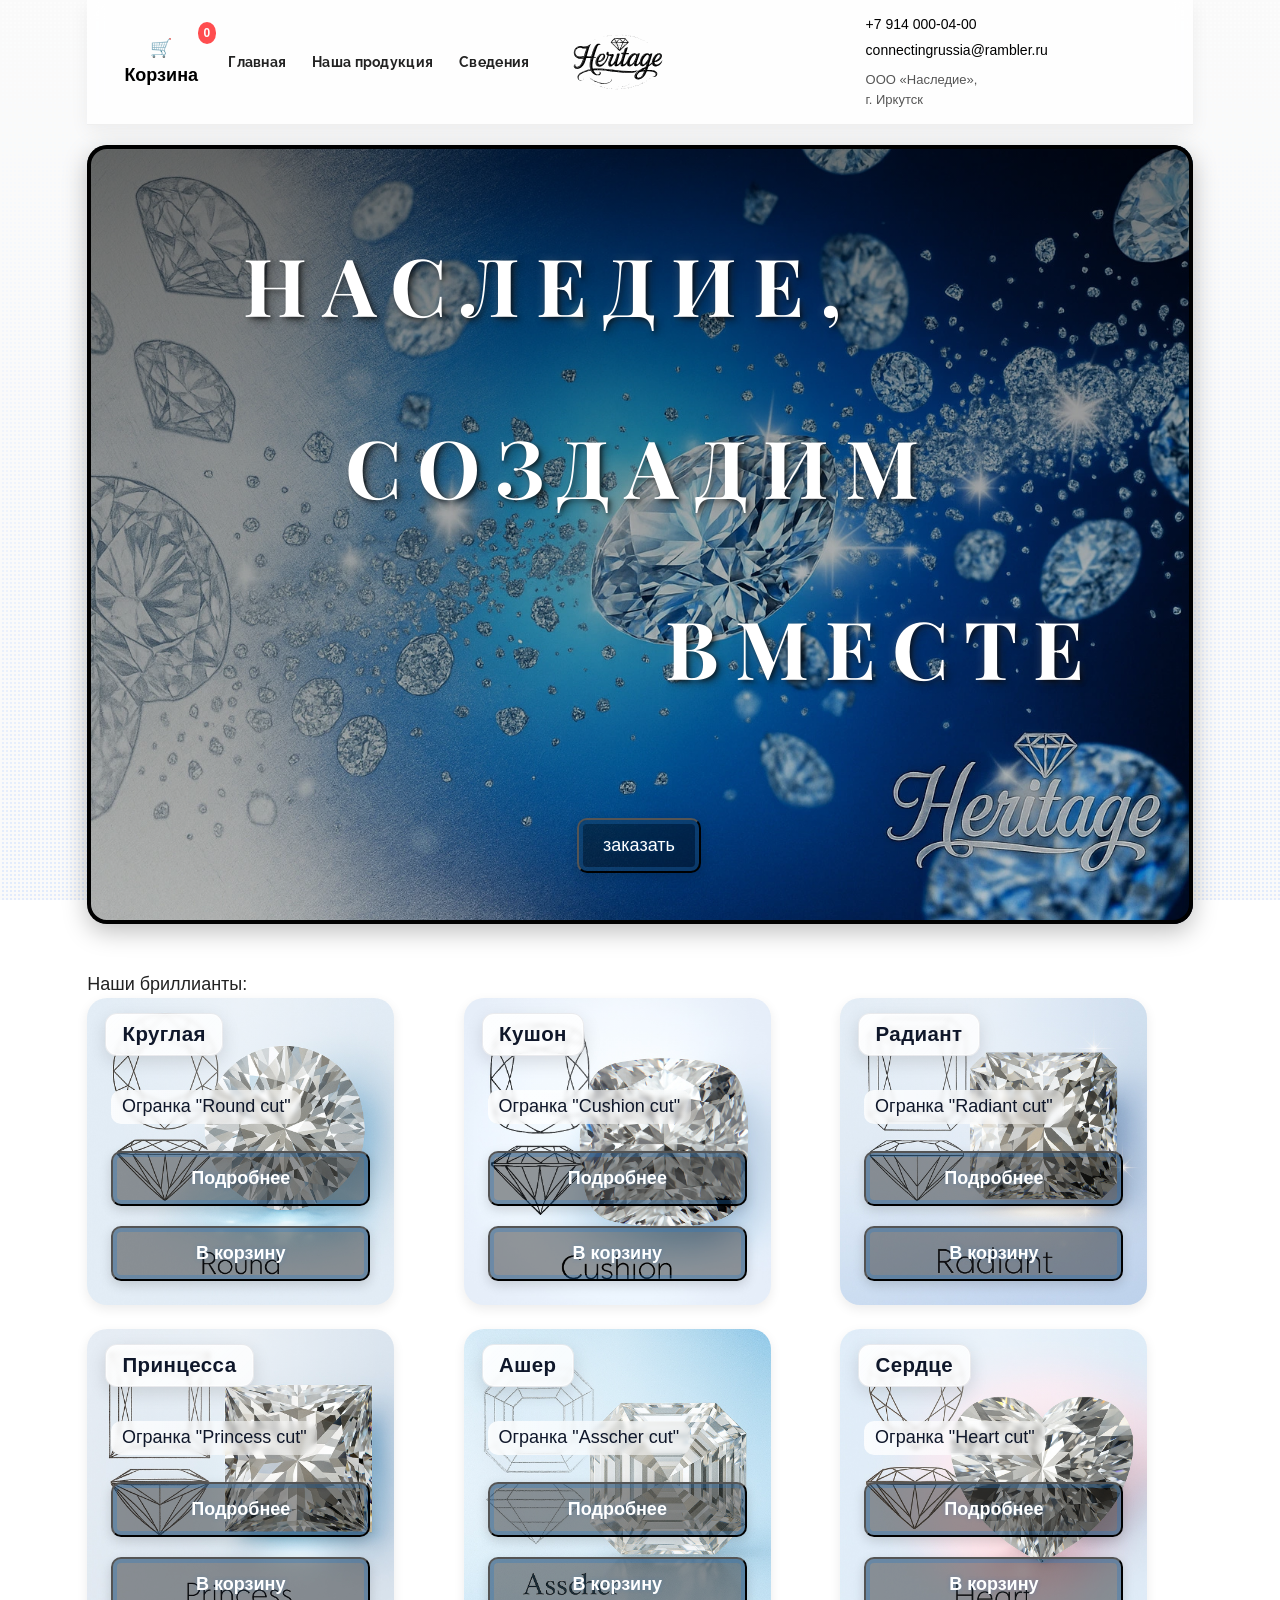
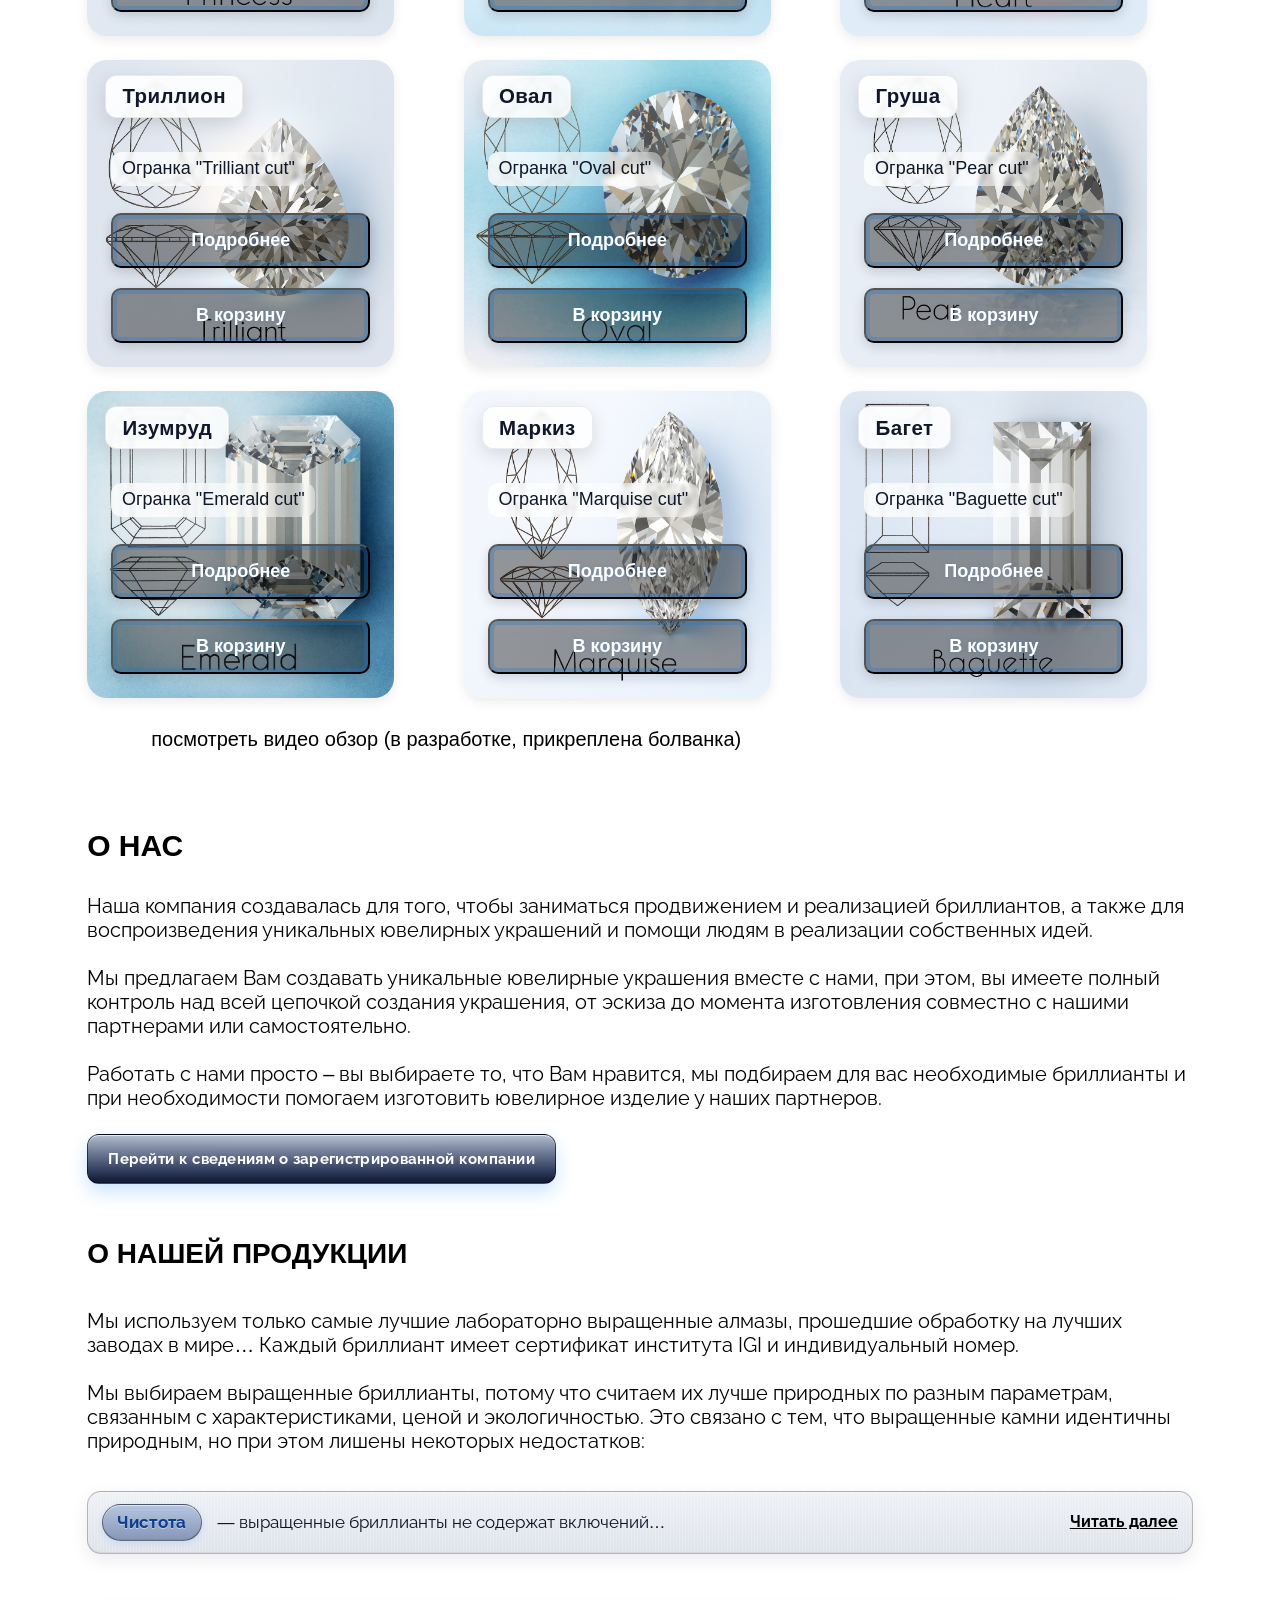
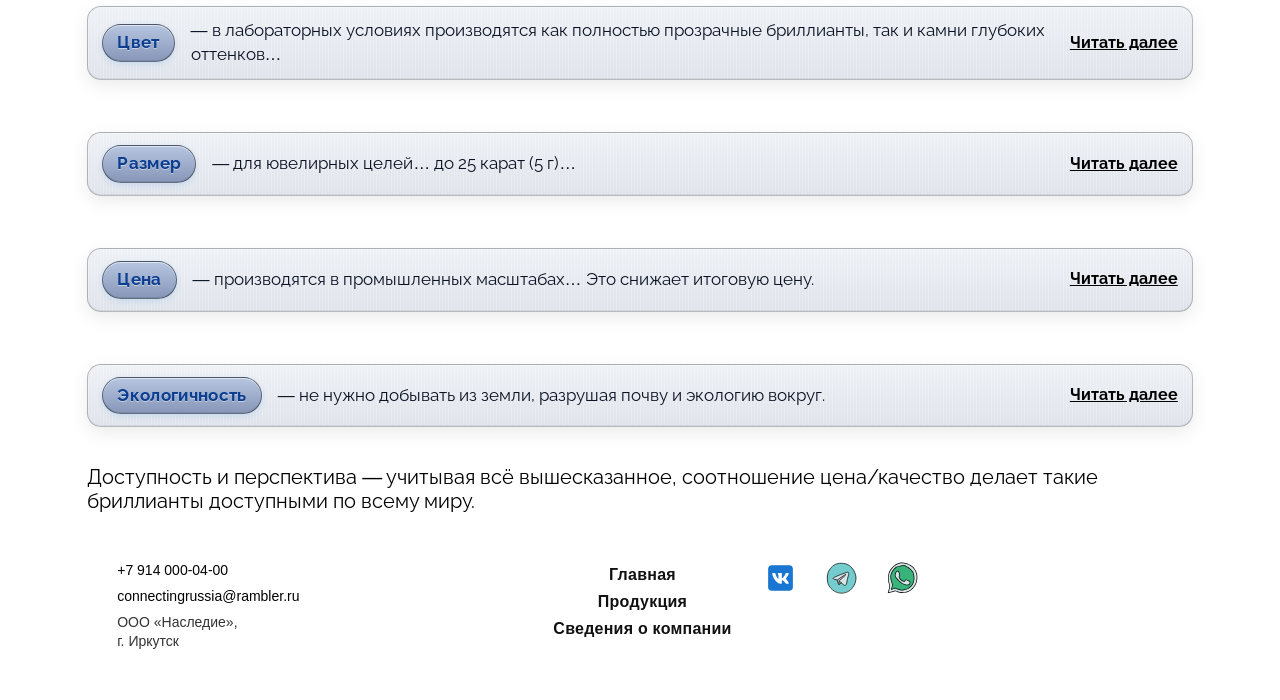
==== commit ebbedb09: "Обновление проекта Heritage_diamonds v2" ====
--- a/index.html
+++ b/index.html
@@ -454,10 +454,19 @@
   (function () {
     const openButtons = document.querySelectorAll('.card__more-btn[data-modal-target]');
     openButtons.forEach(btn => {
-      btn.addEventListener('click', () => {
+      btn.addEventListener('click', (e) => {
+        e.preventDefault();
         const id = btn.getAttribute('data-modal-target');
         const dlg = document.getElementById(id);
-        if (dlg && typeof dlg.showModal === 'function') dlg.showModal();
+        if (dlg && typeof dlg.showModal === 'function') {
+          // фикс: блокируем скролл документа и запоминаем позицию
+          lockBody();
+          dlg.showModal();
+          // клик по фону — закрыть
+          dlg.addEventListener('click', (ev) => {
+            if (ev.target === dlg) dlg.close();
+          }, { once: true });
+        }
       });
     });
 
@@ -649,7 +658,12 @@
         videoSource.src = videoSource.dataset.src;
         videoElement.load();
       }
+      lockBody();                 // фикс: не дёргать страницу при открытии
       videoModal.showModal();
+      // клик по фону — закрыть
+      videoModal.addEventListener('click', (ev) => {
+        if (ev.target === videoModal) videoModal.close();
+      }, { once: true });
       videoElement.play().catch(() => {});
     });
     videoModal.addEventListener("close", () => {
@@ -790,7 +804,63 @@
   const h = document.querySelector('.header');
   const t = () => h.classList.toggle('header--compact', scrollY > 20);
   t(); addEventListener('scroll', t, { passive: true });
+  // 1) Глушим все href="#" (чтобы страница не улетала вверх)
+document.addEventListener('click', (e) => {
+  const a = e.target.closest('a[href="#"]');
+  if (a) e.preventDefault();
+});
+
+// 2) Блокировка скролла боди на время модалки (и восстановление позиции)
+let _scrollY = 0;
+function lockBody() {
+  _scrollY = window.scrollY || document.documentElement.scrollTop;
+  document.body.style.position = 'fixed';
+  document.body.style.top = `-${_scrollY}px`;
+  document.body.style.left = '0';
+  document.body.style.right = '0';
+  document.body.style.width = '100%';
+}
+function unlockBody() {
+  document.body.style.position = '';
+  document.body.style.top = '';
+  document.body.style.left = '';
+  document.body.style.right = '';
+  document.body.style.width = '';
+  window.scrollTo(0, _scrollY);
+}
+
+// 3) Открытие/закрытие диалогов
+const dialogs = document.querySelectorAll('dialog');
+
+document.querySelectorAll('[data-open]').forEach(btn => {
+  const id = btn.dataset.open;
+  btn.addEventListener('click', (e) => {
+    e.preventDefault();
+    const dlg = document.getElementById(id);
+    if (dlg) {
+      lockBody();
+      dlg.showModal();
+      // клик по фону — закрыть
+      dlg.addEventListener('click', (ev) => {
+        if (ev.target === dlg) dlg.close();
+      }, { once: true });
+    }
+  });
+});
+
+document.querySelectorAll('[data-close-dialog]').forEach(btn => {
+  btn.addEventListener('click', (e) => {
+    e.preventDefault();
+    btn.closest('dialog')?.close();
+  });
+});
+
+// при любом закрытии — возвращаем скролл
+dialogs.forEach(dlg => {
+  dlg.addEventListener('close', unlockBody);
+  dlg.addEventListener('cancel', (e) => { e.preventDefault(); dlg.close(); });
+});
 </script>
 
 </body>
-</html>+</html>
--- a/styles/style.css
+++ b/styles/style.css
@@ -1,3 +1,17 @@
+/* центрирование всех dialog по умолчанию и базовые размеры */
+dialog{
+  position: fixed;
+  top: 50%;
+  left: 50%;
+  transform: translate(-50%, -50%);
+  max-width: min(92vw, 800px);
+  width: auto;
+  max-height: calc(100dvh - 48px);
+  overflow: auto;
+}
+
+/* ====== остальной ваш файл без изменений до правок (сократить нельзя), но ниже идут нужные изменения ====== */
+
 dialog{
   position: fixed;
   top: 50%;
@@ -744,13 +758,13 @@
   align-items: center;
   padding: 0;
 }
-
+/*
 .modal__video {
   width: 100%;
   height: auto;
   display: block;
   border-radius: 8px;
-}
+}*/
 
 .modal__close {
   margin: 12px auto;
@@ -1821,3 +1835,229 @@
     word-break: break-all; /* ломаем длинный e-mail по любому месту */
   }
 }
+
+/*фикс центрирования модалки*/
+/* было: .card__modal[open]{ animation: cardModalIn .18s ease-out; } */
+/* стало: */
+.card__modal[open]{
+  animation: cardModalFade .18s ease-out;
+}
+
+/* новая анимация — только прозрачность */
+@keyframes cardModalFade{
+  from { opacity: 0; }
+  to   { opacity: 1; }
+}
+/* Центр по экрану для всех <dialog> */
+dialog{
+  position: fixed;
+  top: 50%;
+  left: 50%;
+  transform: translate(-50%, -50%);        /* не трогаем transform в анимациях */
+  max-height: min(85vh, calc(100dvh - 48px));
+  overflow: auto;
+}
+
+
+/* --- UPDATE: «металлик + море» для кнопок закрытия модалок
+   и убираем «чёрную плашку» на всю ширину --- */
+
+.card__modal .modal__close-btn{
+  display: inline-flex;
+  align-items: center;
+  justify-content: center;
+  margin: 14px auto 20px;
+  width: auto;                   /* больше не на всю ширину */
+  border-radius: 12px;
+  padding: 10px 18px;
+  font-weight: 800;
+  letter-spacing: .02em;
+  border: 1px solid color-mix(in srgb, #1e90ff 55%, #7aa4ff);
+  color: #0b3d91;
+  background:
+    linear-gradient(180deg, #eef3fb, #d5deef);
+  box-shadow:
+    0 8px 18px rgba(30,144,255,.18),
+    inset 0 1px 0 rgba(255,255,255,.85),
+    inset 0 -1px 0 rgba(0,0,0,.12);
+  transition: transform .2s ease, box-shadow .2s ease, background .2s ease;
+}
+
+.card__modal .modal__close-btn:hover{
+  transform: translateY(-2px);
+  box-shadow: 0 12px 26px rgba(30,144,255,.28);
+  background: linear-gradient(180deg, #e8f0ff, #cbd9f3);
+}
+
+/* такая же тема для видео-кнопки */
+.modal__close{
+  border: 1px solid color-mix(in srgb, #1e90ff 55%, #7aa4ff);
+  color: #0b3d91;
+  background: linear-gradient(180deg, #eef3fb, #d5deef);
+  box-shadow:
+    0 8px 18px rgba(30,144,255,.18),
+    inset 0 1px 0 rgba(255,255,255,.85),
+    inset 0 -1px 0 rgba(0,0,0,.12);
+}
+.modal__close:hover{
+  transform: translateY(-2px);
+  box-shadow: 0 12px 26px rgba(30,144,255,.28);
+  background: linear-gradient(180deg, #e8f0ff, #cbd9f3);
+}
+
+/* Центрируем видеомодалку принудительно */
+.modal.modal--video[open]{
+  display: flex;
+  justify-content: center;
+  align-items: center;
+  inset: 0;
+  margin: 0;
+}
+
+/* Центрируем кнопку закрытия в карточных модалках */
+.card__modal .modal__close-btn {
+  display: flex;
+  align-items: center;
+  justify-content: center;
+  margin: 16px auto 24px; /* центрирование и отступы */
+}
+
+/* Фикс видео-модалки — центрирование и адаптация */
+.modal.modal--video {
+  display: flex;
+  justify-content: center;
+  align-items: center;
+  inset: 0;
+  margin: 0;
+  background: transparent; /* убираем фон */
+  border: none;
+  padding: 0;
+}
+
+.modal.modal--video::backdrop {
+  background: rgba(0, 0, 0, 0.6);
+  backdrop-filter: blur(8px);
+}
+
+/* Видео самоцентрируется и масштабируется под окно */
+.modal__content {
+  display: flex;
+  justify-content: center;
+  align-items: center;
+}
+
+.modal__video {
+  max-width: 90vw;
+  max-height: 80vh;
+  border-radius: 12px;
+  box-shadow: 0 8px 30px rgba(0,0,0,0.4);
+}
+
+/* === FIX: скрываем видео-модалку по умолчанию === */
+.modal.modal--video {
+  display: none !important;      /* по умолчанию скрыта */
+}
+
+.modal.modal--video[open] {
+  display: flex !important;      /* показывается только при открытии */
+  justify-content: center;
+  align-items: center;
+  inset: 0;
+  margin: 0;
+  padding: 0;
+  background: transparent;
+  border: none;
+}
+
+/* === ФИКС ЦЕНТРИРОВАНИЯ ВИДЕО-МОДАЛКИ === */
+.modal.modal--video {
+  display: none !important; /* скрыта по умолчанию */
+}
+
+.modal.modal--video[open] {
+  display: flex !important;
+  justify-content: center;
+  align-items: center;
+  position: fixed;
+  top: 50%;
+  left: 50%;
+  transform: translate(-50%, -50%);
+  width: auto;
+  height: auto;
+  margin: 0;
+  padding: 0;
+  background: transparent;
+  border: none;
+  z-index: 1000;
+}
+
+/* видео остаётся вписанным и центрируется */
+
+.modal__video {
+  max-width: 90vw;
+  max-height: 80vh;
+  border-radius: 12px;
+  box-shadow: 0 8px 30px rgba(0,0,0,0.4);
+}
+
+/* === ФОН КАРТОЧЕК: светлый, не затираем background-image === */
+/* карточка: НЕ трогаем background (чтобы не убить background-image),
+   даём лишь светлую подложку на случай отсутствия картинки */
+.card{
+  background-color: #f9fbff;        /* лёгкий светлый фон-подложка */
+  box-shadow: 0 4px 12px rgba(0,0,0,.08);
+}
+
+/* если ранее был оверлей через ::before — выключаем полностью */
+.card::before{
+  content: none !important;         /* никаких тёмных градиентов поверх изображения */
+}
+
+/* если где-то остался div.overlay в карточках — гарантированно скрываем */
+.card .overlay{
+  display: none !important;
+}
+
+/* (не обязательно) мягкий «блик», прозрачный — НЕ перекрывает картинку */
+.card::after{
+  content:"";
+  position:absolute;
+  inset:0;
+  pointer-events:none;
+  border-radius: inherit;
+  background: radial-gradient(ellipse at 50% 0%, rgba(255,255,255,.35), transparent 65%);
+}
+
+/* общий стиль видео-диалога */
+dialog.modal--video{
+  border: none;
+  background: transparent;          /* контейнер прозрачный */
+  padding: 0;
+  max-width: 92vw;
+  width: 92vw;                      /* ширина области содержимого */
+}
+
+/* при открытии — центрируем по экрану как flex-контейнер */
+dialog.modal--video[open]{
+  display: flex;
+  align-items: center;
+  justify-content: center;
+}
+
+/* контент и видео растягиваются аккуратно */
+.modal__content{
+  width: 100%;
+  max-width: 900px;
+}
+.modal__video{
+  width: 100%;
+  height: auto;
+  display: block;
+  border-radius: 8px;
+}
+
+/* полупрозрачный тёмный фон */
+.modal--video::backdrop{
+  background: rgba(0,0,0,.6);
+  backdrop-filter: blur(2px);
+}
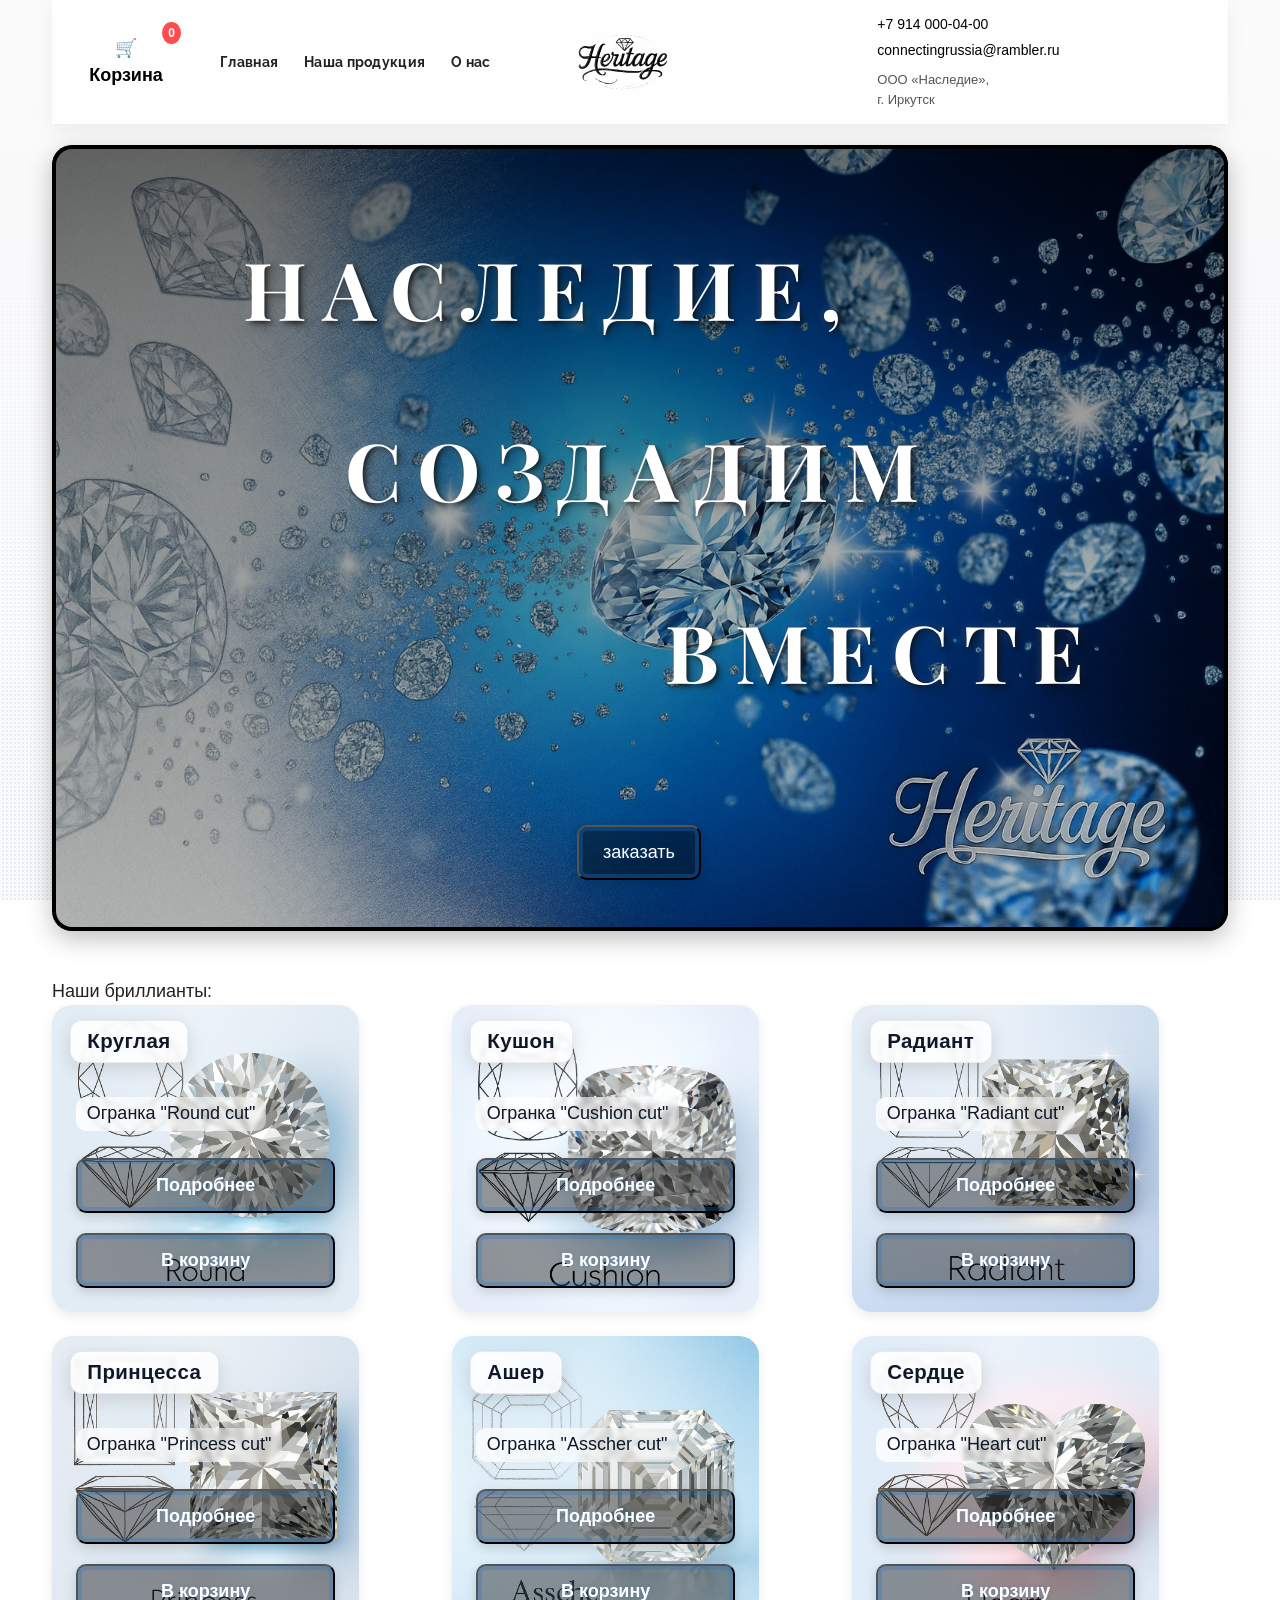
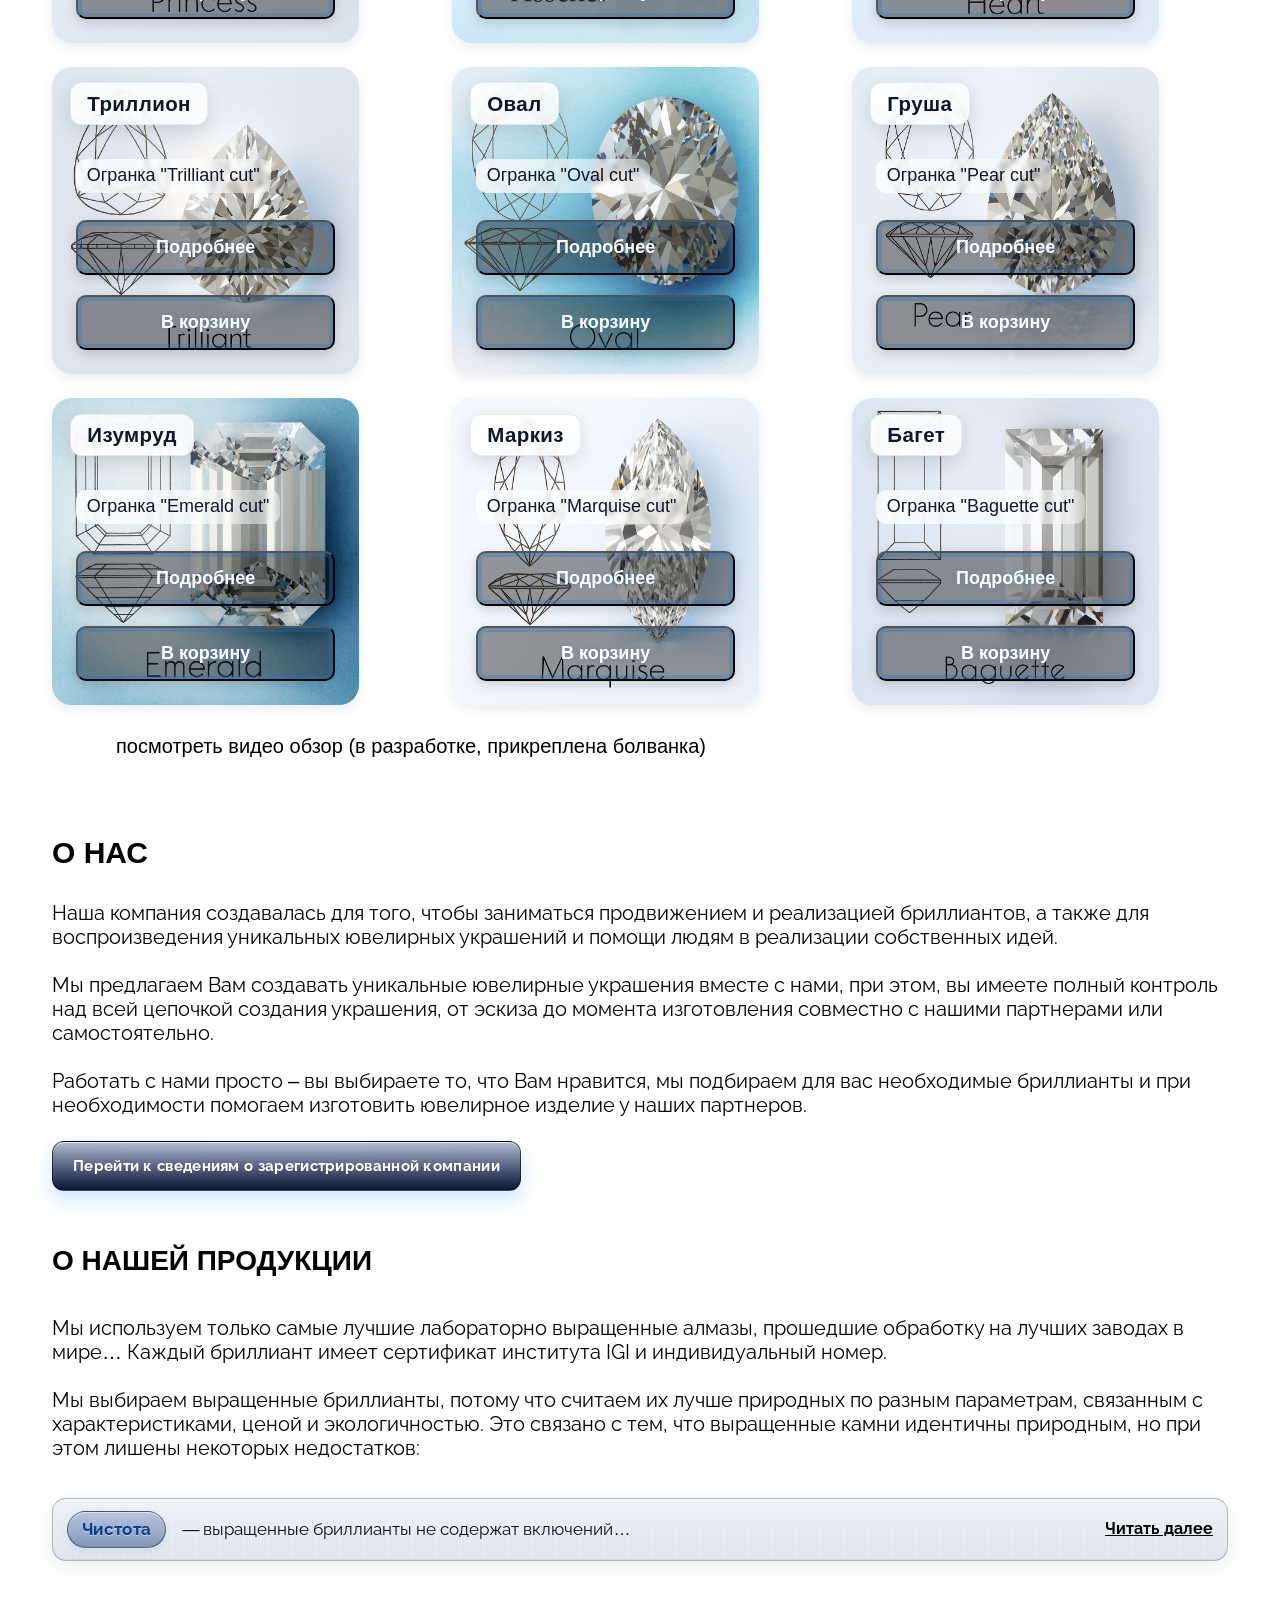
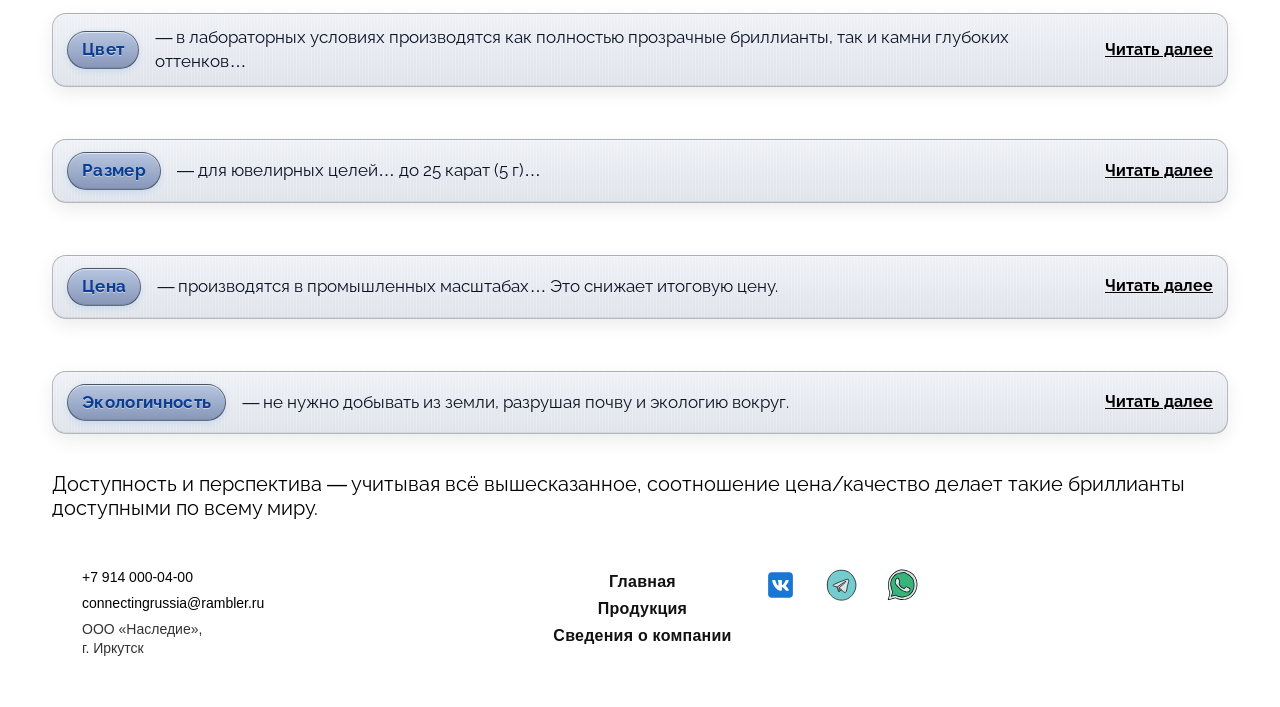
==== commit bc826644: "Обновление проекта Heritage_diamonds" ====
--- a/index.html
+++ b/index.html
@@ -83,15 +83,26 @@
             <a class="header__link" href="#products">Наша продукция</a>
           </li>
           <li class="header__links-list-item">
-            <a class="header__link" href="https://checko.ru/company/nasledie-1253800008274" rel="noopener noreferrer" target="_blank">Сведения</a>
+           
+            <a class="header__link" href="#about">О нас</a>
           </li>
         </ul>
       </nav>
-      
-      <a class="header__logo-link" href="/" aria-label="На главную">
-        <img class="header__logo" src="./images/logo-black.svg" alt="Логотип Heritage" />
-      </a>
-     
+
+            <a
+            class="header__logo-link"
+            href="https://checko.ru/company/nasledie-1253800008274"
+            target="_blank"
+            rel="noopener noreferrer"
+            aria-label="Перейти к сведениям о зарегистрированной компании"
+>
+             <img
+            class="header__logo"
+            src="./images/logo-black.svg"
+            alt="Логотип Heritage"
+            />
+             </a>
+
 
       <address class="address address-item">
         <a href="tel:+79140000400">+7 914 000-04-00</a>
--- a/styles/style.css
+++ b/styles/style.css
@@ -1,4 +1,4 @@
-/* центрирование всех dialog по умолчанию и базовые размеры */
+
 dialog{
   position: fixed;
   top: 50%;
@@ -8,21 +8,9 @@
   width: auto;
   max-height: calc(100dvh - 48px);
   overflow: auto;
-}
-
-/* ====== остальной ваш файл без изменений до правок (сократить нельзя), но ниже идут нужные изменения ====== */
-
-dialog{
-  position: fixed;
-  top: 50%;
-  left: 50%;
-  transform: translate(-50%, -50%);
-  max-width: min(92vw, 800px);
-  width: auto;
-  max-height: calc(100dvh - 48px);
-  overflow: auto;
-}
-
+} 
+
+/* Базовая версия для мобилки — комфортная, не во всю ширину */
 body {
   font-family: "Arial", sans-serif;
   font-size: var(--font-size-base);
@@ -30,13 +18,28 @@
   background-color: var(--bg-color);
   line-height: 1.5;
   margin: 0;
-  padding: 0;
-  /*центрирование*/
-   max-width: clamp(320px, 92vw, 1200px);
-  margin-inline: auto;      /* центр по горизонтали */
-  padding-inline: 16px;     /* внутренние отступы у краёв */
-
-}
+  padding: 0 16px;
+  max-width: 100%;
+  margin-inline: auto;
+}
+
+/* Планшеты: делаем шире */
+@media (min-width: 561px) and (max-width: 768px) {
+  body {
+    max-width: 98vw;
+    padding-inline: 24px;
+  }
+}
+
+/* Десктопы: максимальная ширина контента */
+@media (min-width: 1024px) {
+  body {
+    max-width: 1600px;
+    padding-inline: 32px;
+  }
+}
+
+
 
 a {
   text-decoration: none;
@@ -195,7 +198,7 @@
 .header__logo {
   display: block;
   max-width: clamp(96px, 7.5vw, 140px); /* компактнее логотип */
-  margin-inline: clamp(8px, 2vw, 24px);
+  margin-left: 40px;
   height: auto;
 }
 
@@ -382,22 +385,6 @@
 .card--type-radiant   { background-image: url(../images/Cutting_forms/Radiant.jpg); }
 .card--type-round     { background-image: url(../images/Cutting_forms/Round.jpg); }
 .card--type-trilliant { background-image: url(../images/Cutting_forms/Trilliant.jpg); }
-
-.card--type-asscher,
-.card--type-baguette,
-.card--type-cushion,
-.card--type-emerald,
-.card--type-heart,
-.card--type-marquise,
-.card--type-oval,
-.card--type-pear,
-.card--type-princess,
-.card--type-radiant,
-.card--type-round,
-.card--type-trilliant {
- /* width: 313px;*/
-  
-}
 
 .card__title {
   color: white;
@@ -2061,3 +2048,55 @@
   background: rgba(0,0,0,.6);
   backdrop-filter: blur(2px);
 }
+
+/* фикс окна с описанием*/
+
+/* === Fix: широкое модальное на мобилке === */
+@media (max-width: 560px) {
+  /* если используешь <dialog> */
+  dialog,
+  dialog[open],
+  .modal,
+  .popup,
+  .card__description {
+    box-sizing: border-box;
+    max-width: none !important;     /* снимаем чужие ограничения */
+    width: min(96vw, 520px) !important; /* почти во всю ширину, но с полями */
+    min-width: 340px !important;    /* не уже этой границы */
+    margin: 0 auto !important;      /* центрируем */
+  }
+
+  /* у внутренностей тоже снимаем max-width, чтобы контент не сжимал родителя */
+  .modal__content,
+  .popup__content,
+  .card__description .content {
+    max-width: none !important;
+    width: 100% !important;
+    padding: 16px 18px;             /* комфортные отступы */
+  }
+
+  /* частые причины "узости": flex-центрирование родителя и translate */
+  .modal__container,
+  .popup__container {
+    display: flex;
+    align-items: center;
+    justify-content: center;
+    padding: 12px;                   /* запас от краёв экрана */
+  }
+
+  /* если модалка позиционируется абсолютно/фиксировано */
+  .modal,
+  .popup {
+    position: fixed;
+    left: 50% !important;
+    right: auto !important;
+    transform: translateX(-50%) !important;
+    inset-block: auto;               /* не давим высоту */
+  }
+
+  /* на всякий случай уберём чужой min/max ширины у универсальных обёрток */
+  .modal *, .popup * {
+    max-width: none !important;
+    min-width: 0 !important;
+  }
+}
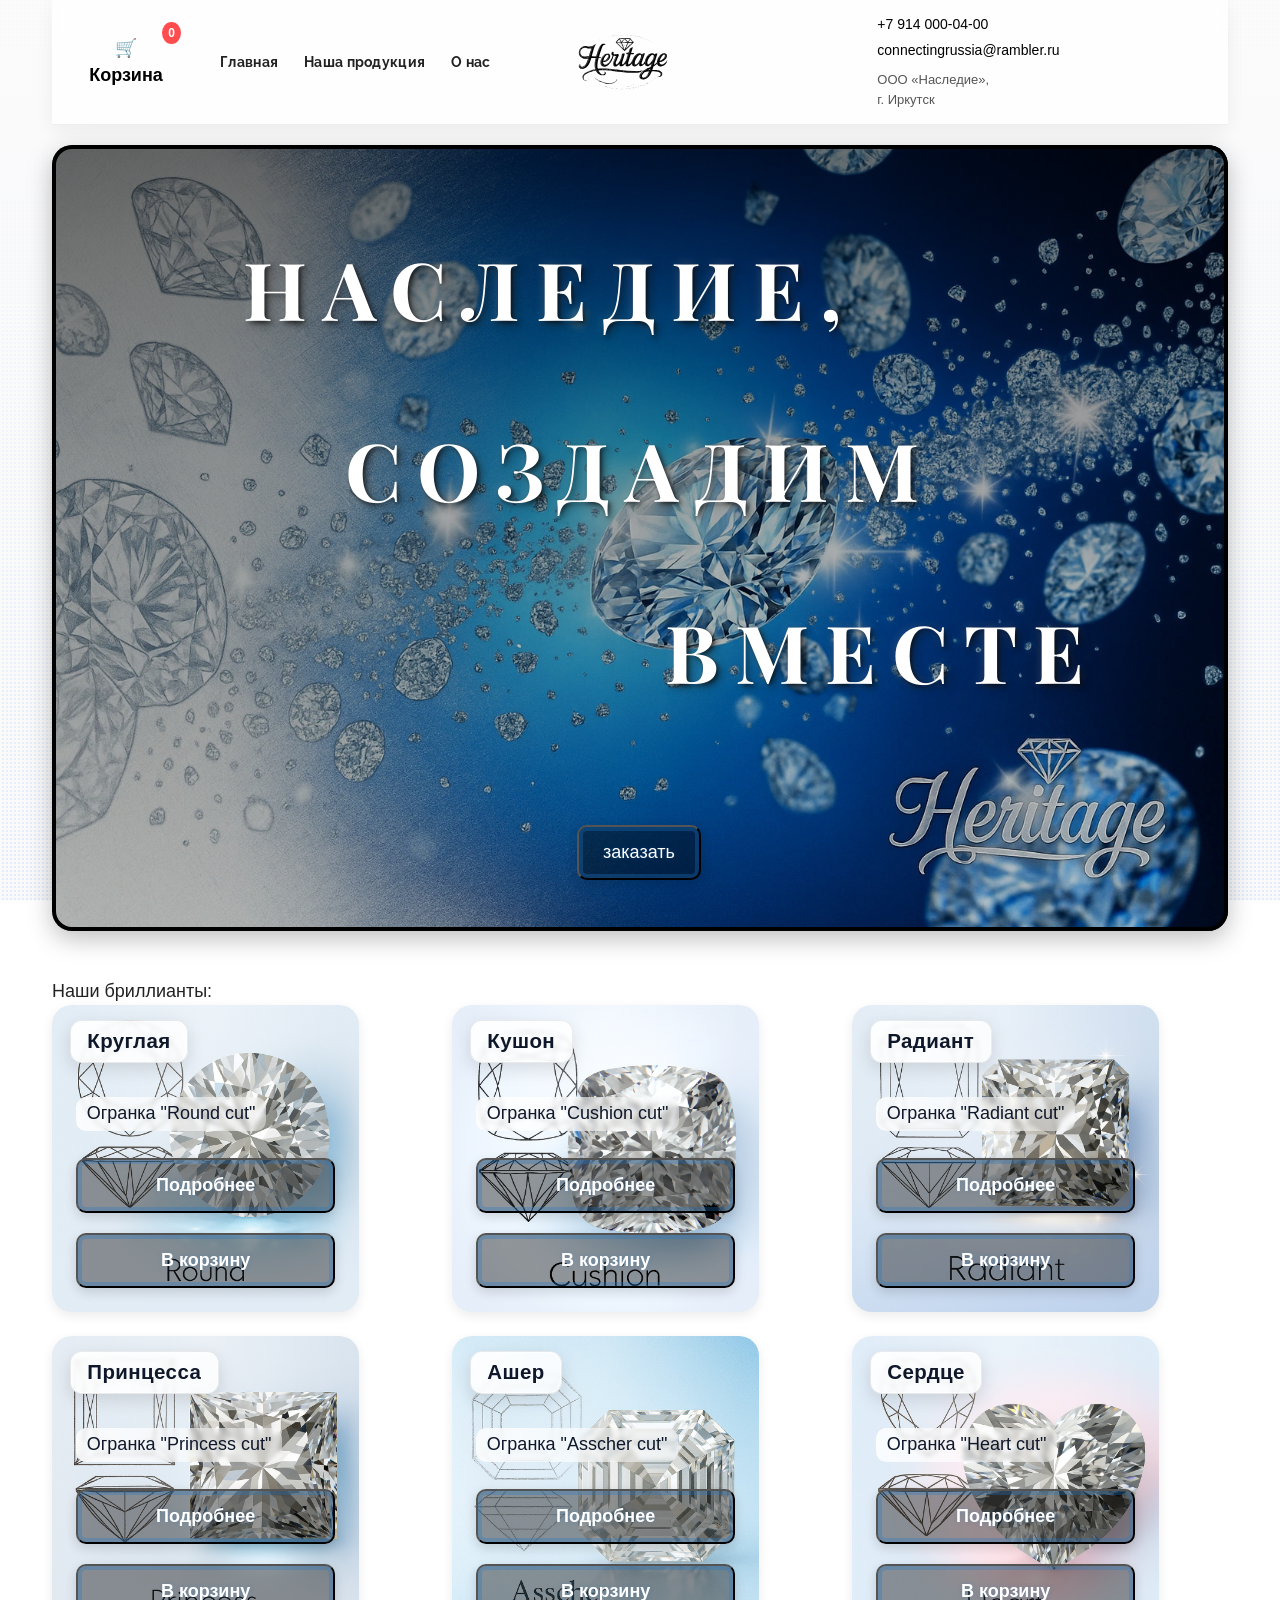
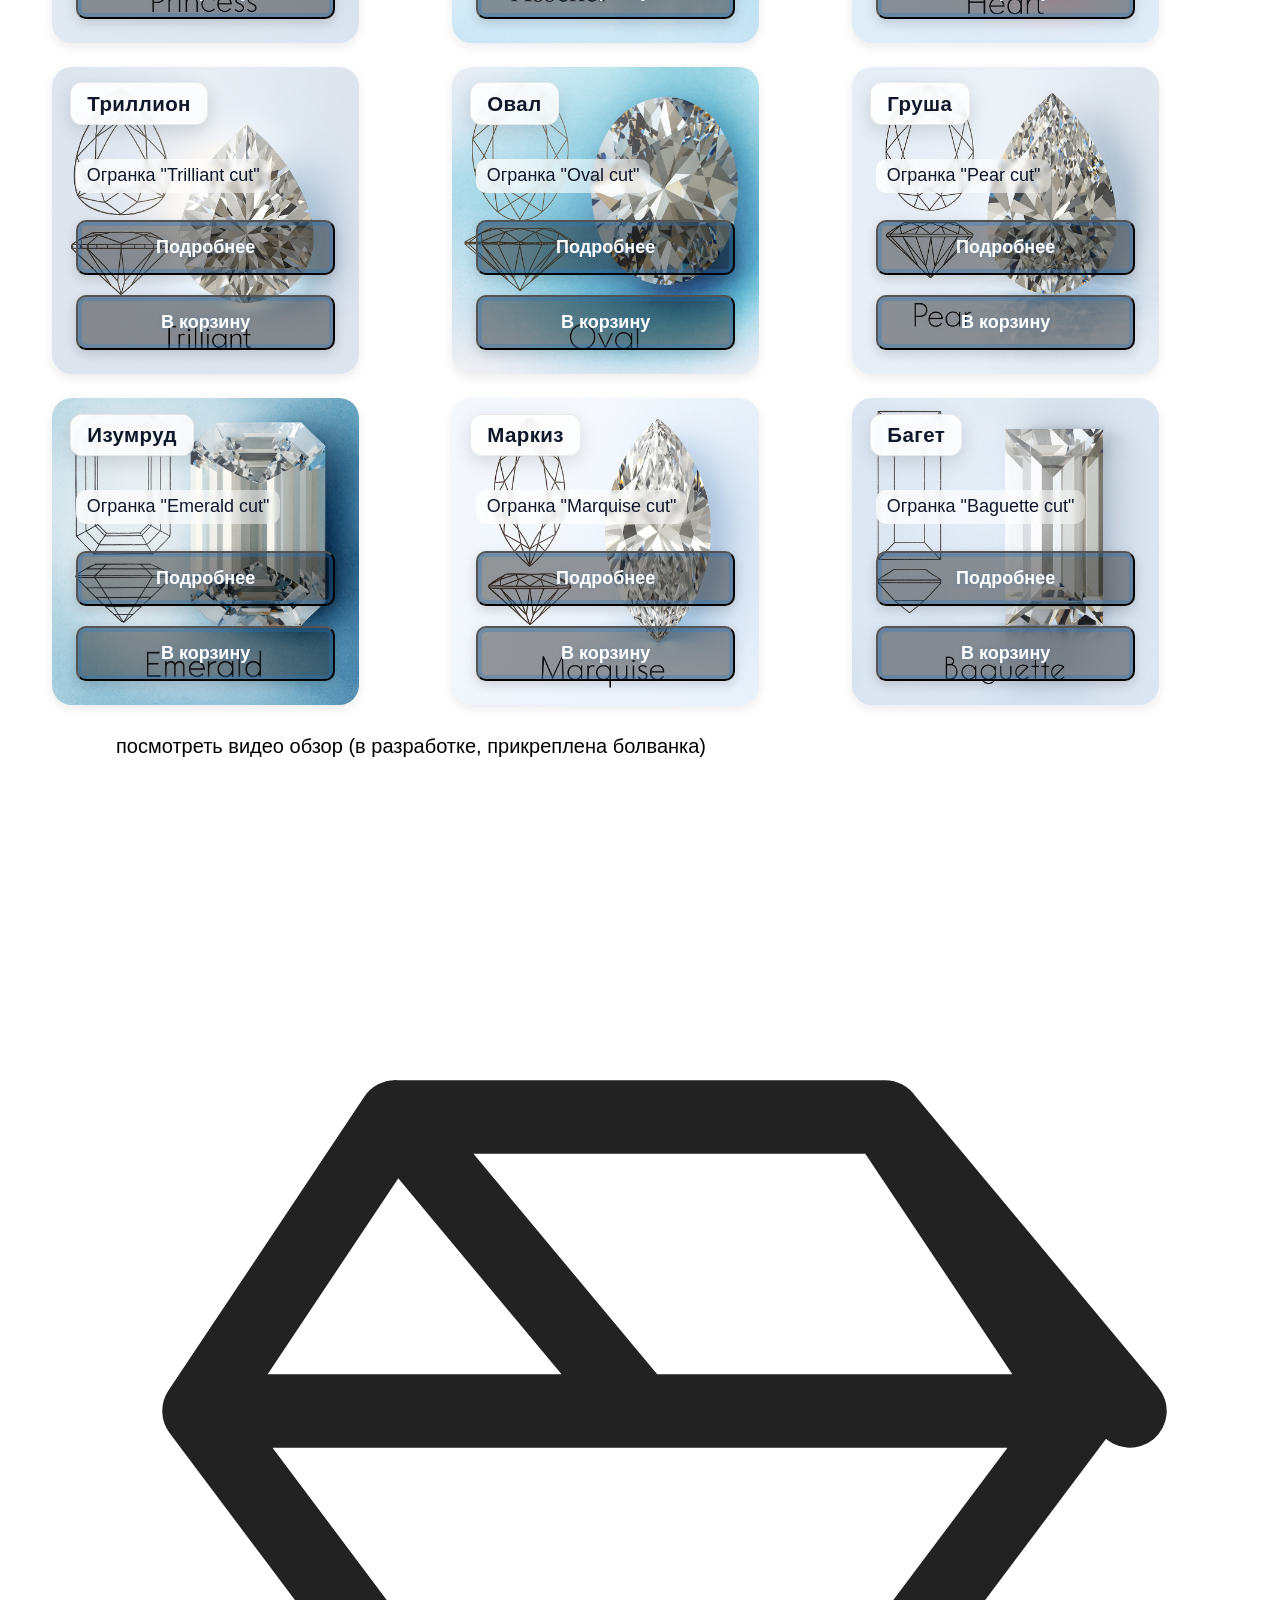
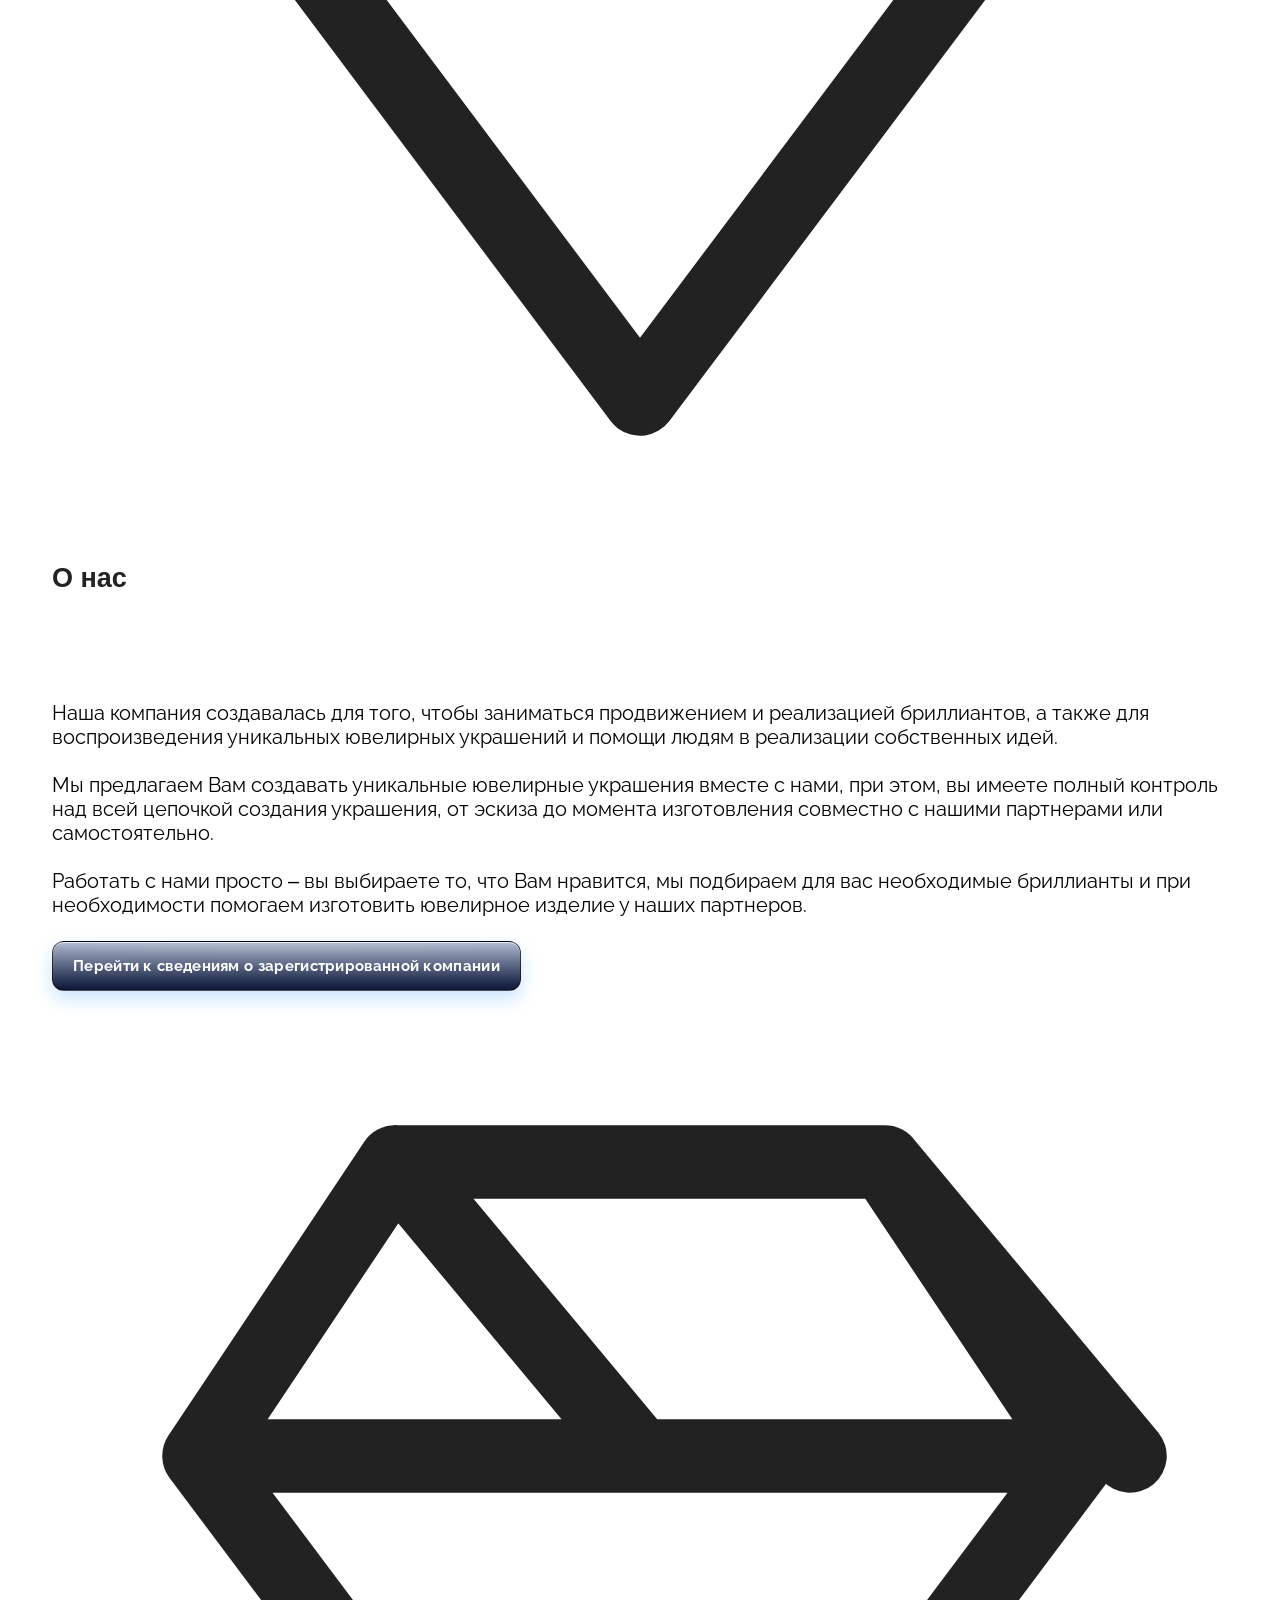
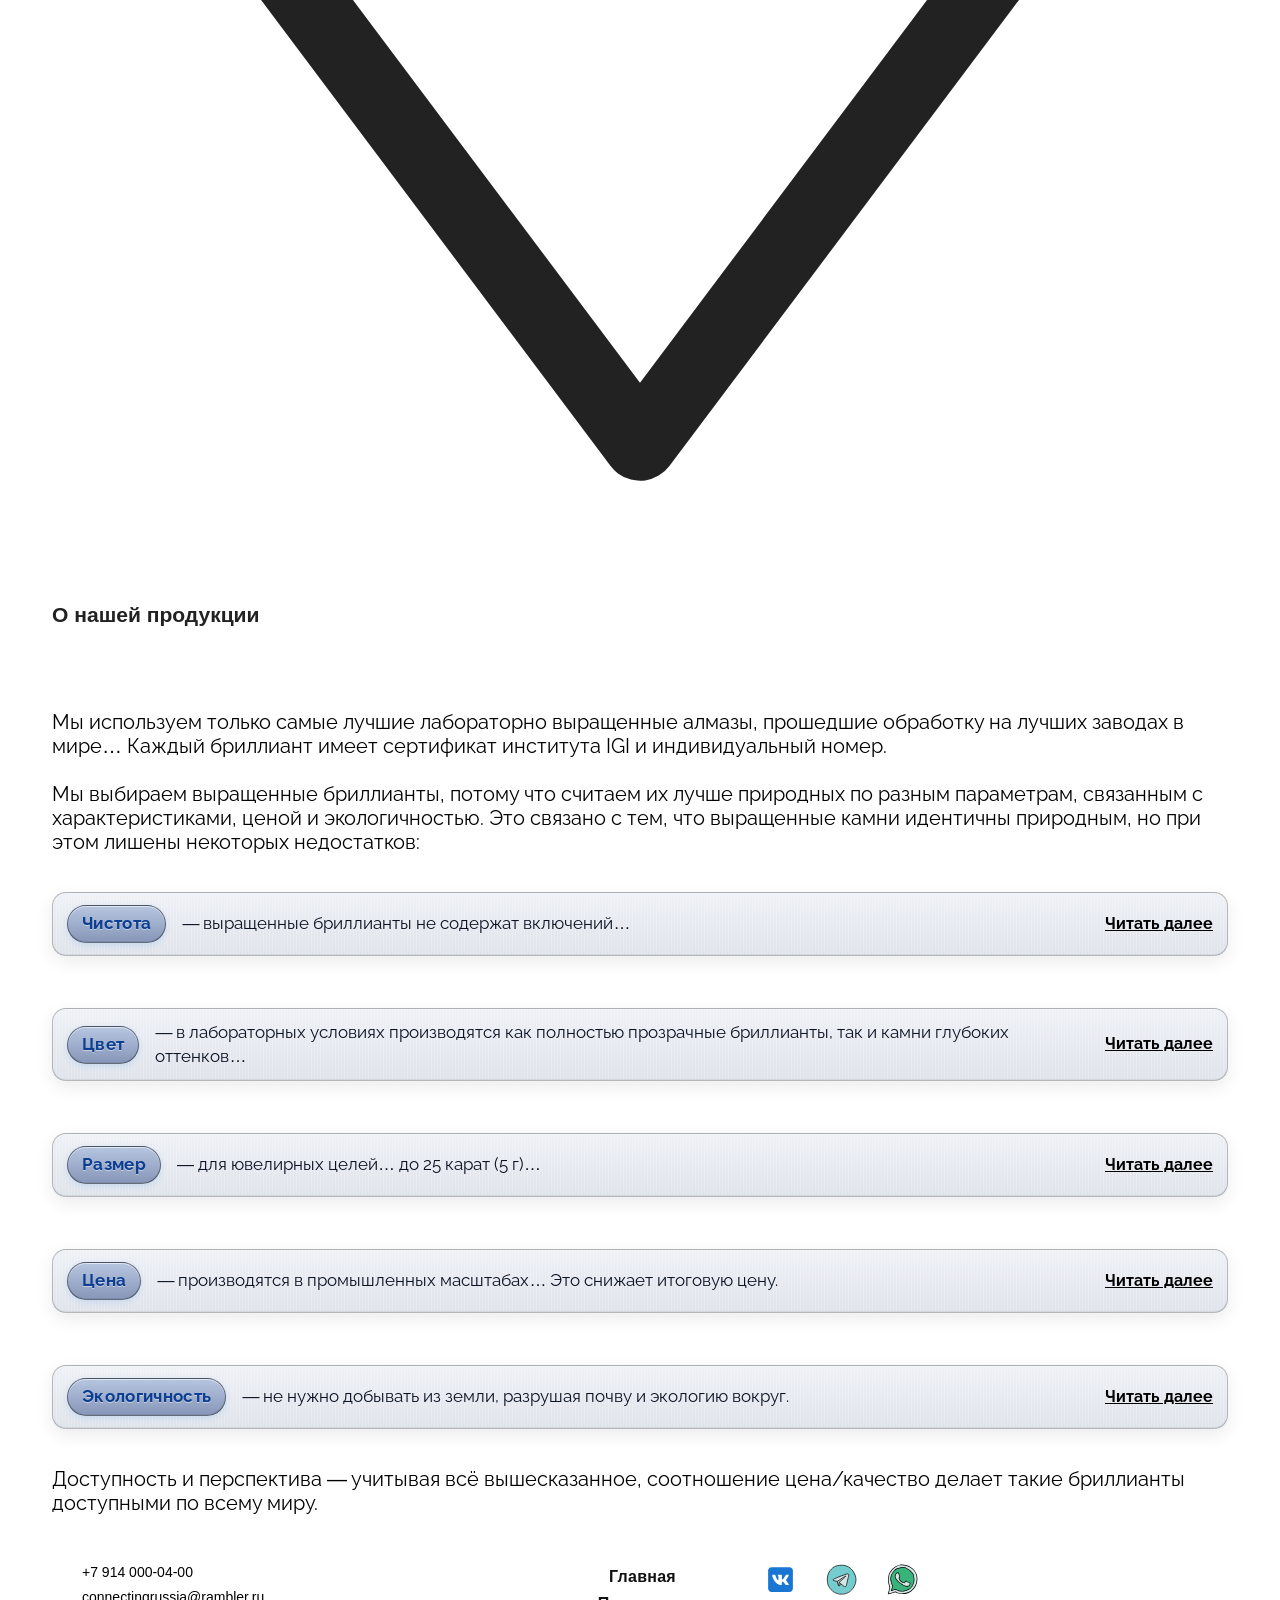
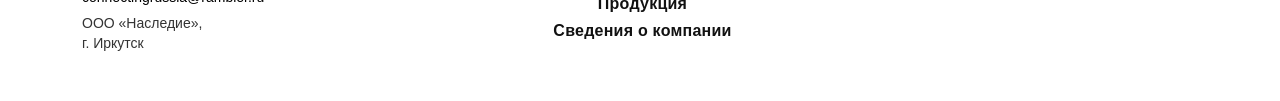
==== commit 3e0ddebc: "О нас подчеркнул Heritage_diamonds" ====
--- a/index.html
+++ b/index.html
@@ -517,7 +517,25 @@
       <section class="about" aria-label="о нас" id="about">
         
           <div class="about__column">
-            <h2 class="about__title">О нас</h2>
+            <div class="section-header section-header--about">
+  <h2 class="section-header__title">
+    <svg class="section-header__icon" viewBox="0 0 24 24" aria-hidden="true">
+      <path d="M3 9l4-6h10l4 6-9 12L3 9zm4-6 5 6m10 0-5-6M3 9h18"
+            fill="none" stroke="currentColor" stroke-width="1.5"
+            stroke-linecap="round" stroke-linejoin="round"/>
+    </svg>
+    О нас
+  </h2>
+  <svg class="section-header__line" viewBox="0 0 200 12" aria-hidden="true" preserveAspectRatio="none">
+    <defs>
+      <linearGradient id="about-gradient" x1="0" x2="1" y1="0" y2="0">
+        <stop offset="0"  stop-color="var(--about-wave-start)" />
+        <stop offset="1"  stop-color="var(--about-wave-end)" />
+      </linearGradient>
+    </defs>
+    <path d="M0 8 C40 2, 80 14, 120 6 S 200 10, 200 6" fill="none" stroke-width="2"/>
+  </svg>
+</div>
 
             <p class="about__text">
               Наша компания создавалась для того, чтобы заниматься продвижением и реализацией бриллиантов, а также для воспроизведения уникальных ювелирных украшений и помощи людям в реализации собственных идей. 
@@ -532,7 +550,26 @@
               <a href="https://checko.ru/company/nasledie-1253800008274" target="_blank" rel="noopener noreferrer" class="company__text">Перейти к сведениям о зарегистрированной компании</a>
             </p>
 
-            <h3 class="about__section-title">О нашей продукции</h3>
+            <div class="section-header section-header--product">
+  <h3 class="section-header__title">
+    <svg class="section-header__icon" viewBox="0 0 24 24" aria-hidden="true">
+      <path d="M3 9l4-6h10l4 6-9 12L3 9zm4-6 5 6m10 0-5-6M3 9h18"
+            fill="none" stroke="currentColor" stroke-width="1.5"
+            stroke-linecap="round" stroke-linejoin="round"/>
+    </svg>
+    О нашей продукции
+  </h3>
+  <svg class="section-header__line" viewBox="0 0 200 8" preserveAspectRatio="none" aria-hidden="true">
+    <defs>
+      <linearGradient id="product-gradient" x1="0" x2="1" y1="0" y2="0">
+        <stop offset="0"   stop-color="var(--product-wave-start)" />
+        <stop offset="0.5" stop-color="var(--product-wave-mid)" />
+        <stop offset="1"   stop-color="var(--product-wave-end)" />
+      </linearGradient>
+    </defs>
+    <path d="M0 5 Q40 0, 80 5 T200 5" fill="none" stroke-width="2"/>
+  </svg>
+</div>
 
             <p class="about__text">Мы используем только самые лучшие лабораторно выращенные алмазы, прошедшие обработку на лучших заводах в мире… Каждый бриллиант имеет сертификат института IGI и индивидуальный номер.</p>
             <p class="about__text">Мы выбираем выращенные бриллианты, потому что считаем их лучше природных по разным параметрам, связанным с характеристиками, ценой и экологичностью. Это связано с тем, что выращенные камни идентичны природным, но при этом лишены некоторых недостатков:</p>
@@ -541,7 +578,9 @@
 <div class="about__feature">
   <details class="about__details">
     <summary class="about__summary">
-      <span class="about__term">Чистота</span>
+      <span class="about__term about__term--purity"><svg class="about__term-icon" viewBox="0 0 24 24" aria-hidden="true">
+  <path d="M3 8l4-5h10l4 5-9 13L3 8zm4-5 5 5m10 0-5-5M3 8h18M7 8l5 13m5-13-5 13" fill="none" stroke="currentColor" stroke-width="1.5" stroke-linecap="round" stroke-linejoin="round"/>
+</svg>Чистота</span>
        — выращенные бриллианты не содержат включений…
     </summary>
     <div class="about__more">
@@ -554,7 +593,9 @@
 <div class="about__feature">
   <details class="about__details">
     <summary class="about__summary">
-      <span class="about__term">Цвет</span>
+      <span class="about__term about__term--color"><svg class="about__term-icon" viewBox="0 0 24 24" aria-hidden="true">
+  <path d="M12 3a9 9 0 1 0 9 9h-3a3 3 0 0 1-3-3V6a3 3 0 0 0-3-3zM7.5 13.5h0M9.5 16h0M6.5 10.5h0" fill="none" stroke="currentColor" stroke-width="1.5" stroke-linecap="round"/>
+</svg>Цвет</span>
       — в лабораторных условиях производятся как полностью прозрачные бриллианты, так и камни глубоких оттенков…
     </summary>
     <div class="about__more">
@@ -567,7 +608,9 @@
 <div class="about__feature">
   <details class="about__details">
     <summary class="about__summary">
-      <span class="about__term">Размер</span>
+      <span class="about__term about__term--size"><svg class="about__term-icon" viewBox="0 0 24 24" aria-hidden="true">
+  <path d="M4 6h10v3H9v3h5v3H4M14 6h6M16 12h4" fill="none" stroke="currentColor" stroke-width="1.5" stroke-linecap="round"/>
+</svg>Размер</span>
       — для ювелирных целей… до 25 карат (5 г)…
     </summary>
     <div class="about__more">
@@ -580,7 +623,9 @@
 <div class="about__feature">
   <details class="about__details">
     <summary class="about__summary">
-      <span class="about__term">Цена</span>
+      <span class="about__term about__term--price"><svg class="about__term-icon" viewBox="0 0 24 24" aria-hidden="true">
+  <path d="M7 3h7l5 5-9 9-5-5V3zm7 3v6M9 12h6" fill="none" stroke="currentColor" stroke-width="1.5" stroke-linecap="round"/>
+</svg>Цена</span>
       — производятся в промышленных масштабах… Это снижает итоговую цену.
     </summary>
     <div class="about__more">
@@ -593,7 +638,9 @@
 <div class="about__feature">
   <details class="about__details">
     <summary class="about__summary">
-      <span class="about__term">Экологичность</span>
+      <span class="about__term about__term--eco"><svg class="about__term-icon" viewBox="0 0 24 24" aria-hidden="true">
+  <path d="M12 3a9 9 0 1 0 9 9M3 12h18M12 3c-3 3-3 15 0 18m0-18c3 3 3 15 0 18M17 14c2.5 0 4.5-1.5 5-4-3 0-5 1.5-5 4z" fill="none" stroke="currentColor" stroke-width="1.5" stroke-linecap="round"/>
+</svg>Экологичность</span>
       — не нужно добывать из земли, разрушая почву и экологию вокруг.
     </summary>
     <div class="about__more">
--- a/styles/variables.css
+++ b/styles/variables.css
@@ -1,24 +1,66 @@
-
-:root {
-  --accent-color: #000000;
-  --button-color: rgba(0, 0, 0, 0.4);
-  --blue-color: rgba(36, 120, 199, 0.3);
-  --bg-color: #ffffff;
-  --text-color: #222222;
-
-  --font-size-small: clamp(0.75rem, 0.5rem + 0.5vw, 0.875rem);
-  --font-size-base: clamp(0.875rem, 0.5rem + 1vw, 1.125rem);
-  --font-size-medium: clamp(1rem, 0.7rem + 1.2vw, 1.375rem);
-  --font-size-heading: clamp(1.5rem, 1rem + 2vw, 2.5rem);
-  --font-size-title: clamp(2rem, 1.5rem + 3vw, 3.5rem);
-  --font-size-hero: clamp(2.5rem, 2rem + 5vw, 5rem);
-
-  --img-bg: repeating-linear-gradient(
-      to right,
-      #d3d3d3 0 2px,
-      transparent 2px 4px
-    ),
-    repeating-linear-gradient(to bottom, #d3d3d3 0 2px, transparent 2px 4px),
-    linear-gradient(to bottom, #e7e7e7 0.01%, #115ee2);
-    --about-logo-w: 200px;
-}
+
+:root {
+  --accent-color: #000000;
+  --button-color: rgba(0, 0, 0, 0.4);
+  --blue-color: rgba(36, 120, 199, 0.3);
+  --bg-color: #ffffff;
+  --text-color: #222222;
+
+  --font-size-small: clamp(0.75rem, 0.5rem + 0.5vw, 0.875rem);
+  --font-size-base: clamp(0.875rem, 0.5rem + 1vw, 1.125rem);
+  --font-size-medium: clamp(1rem, 0.7rem + 1.2vw, 1.375rem);
+  --font-size-heading: clamp(1.5rem, 1rem + 2vw, 2.5rem);
+  --font-size-title: clamp(2rem, 1.5rem + 3vw, 3.5rem);
+  --font-size-hero: clamp(2.5rem, 2rem + 5vw, 5rem);
+
+  --img-bg: repeating-linear-gradient(
+      to right,
+      #d3d3d3 0 2px,
+      transparent 2px 4px
+    ),
+    repeating-linear-gradient(to bottom, #d3d3d3 0 2px, transparent 2px 4px),
+    linear-gradient(to bottom, #e7e7e7 0.01%, #115ee2);
+    --about-logo-w: 200px;
+}
+
+
+/* === Heritage: цветовые переменные для «пилюль» (about__term) === */
+:root {
+  /* Общая интенсивность блика */
+  --pill-sheen-opacity: .55; /* можно подкрутить 0.45..0.70 */
+
+  /* Чистота — ледяной голубой */
+  --purity-fg: #0b3d91;
+  --purity-start: rgba(183, 223, 255, .88);
+  --purity-end:   rgba( 75, 142, 215, .82);
+  --purity-border: rgba(75, 142, 215, .35);
+  --purity-shadow: rgba(75, 142, 215, .18);
+
+  /* Цвет — фиолетово‑сиреневый */
+  --color-fg: #2f216d;
+  --color-start: rgba(196, 182, 255, .88);
+  --color-end:   rgba(122,  96, 224, .82);
+  --color-border: rgba(122, 96, 224, .35);
+  --color-shadow: rgba(122, 96, 224, .18);
+
+  /* Размер — золотисто‑янтарный */
+  --size-fg: #6a4300;
+  --size-start: rgba(255, 215, 143, .90);
+  --size-end:   rgba(240, 167,  26, .84);
+  --size-border: rgba(240, 167, 26, .35);
+  --size-shadow: rgba(240, 167, 26, .20);
+
+  /* Цена — серебристо‑платиновый (деликатнее) */
+  --price-fg: #1b2735;
+  --price-start: rgba(232, 232, 232, .92);
+  --price-end:   rgba(191, 197, 202, .86);
+  --price-border: rgba(106, 115, 124, .30);
+  --price-shadow: rgba( 60,  70,  80, .14);
+
+  /* Экологичность — зелёный «морской» */
+  --eco-fg: #0b3a1e;
+  --eco-start: rgba(177, 232, 176, .90);
+  --eco-end:   rgba( 47, 162,  90, .84);
+  --eco-border: rgba(47, 162, 90, .35);
+  --eco-shadow: rgba(47, 162, 90, .18);
+}
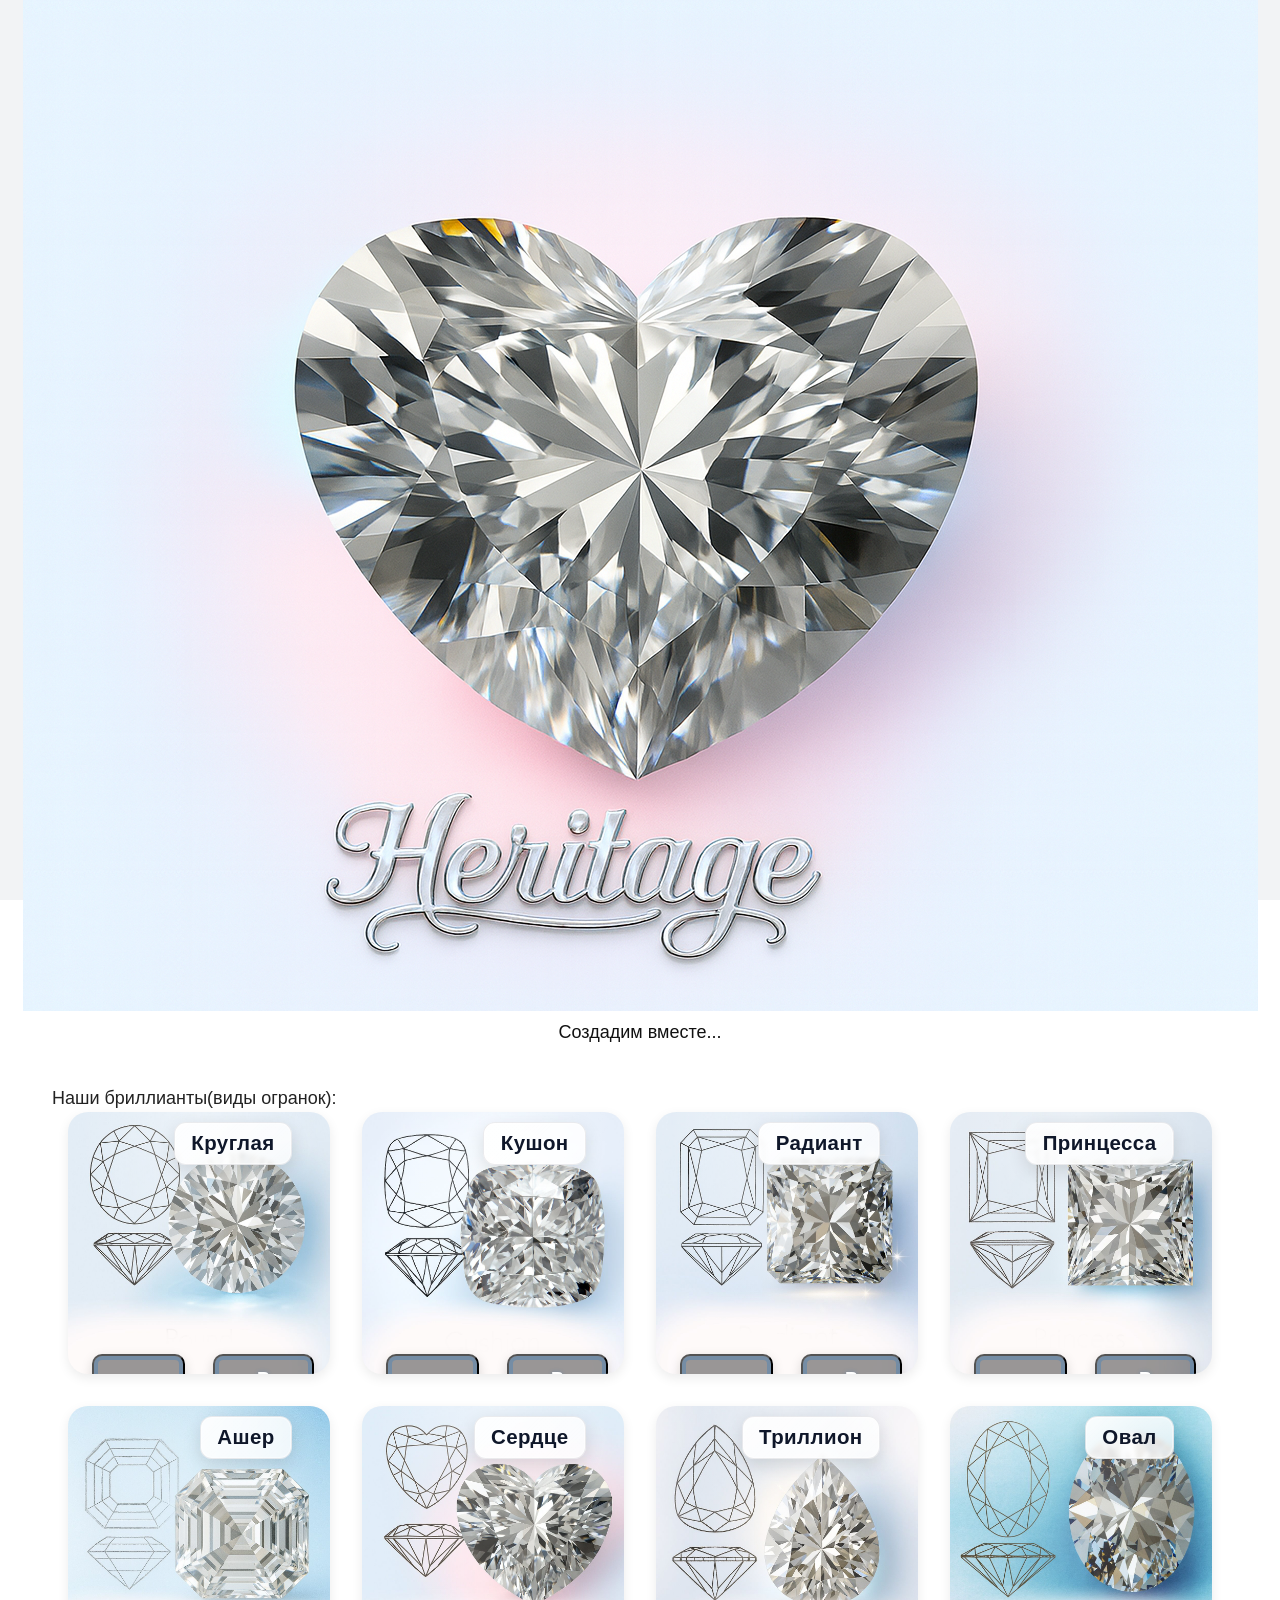
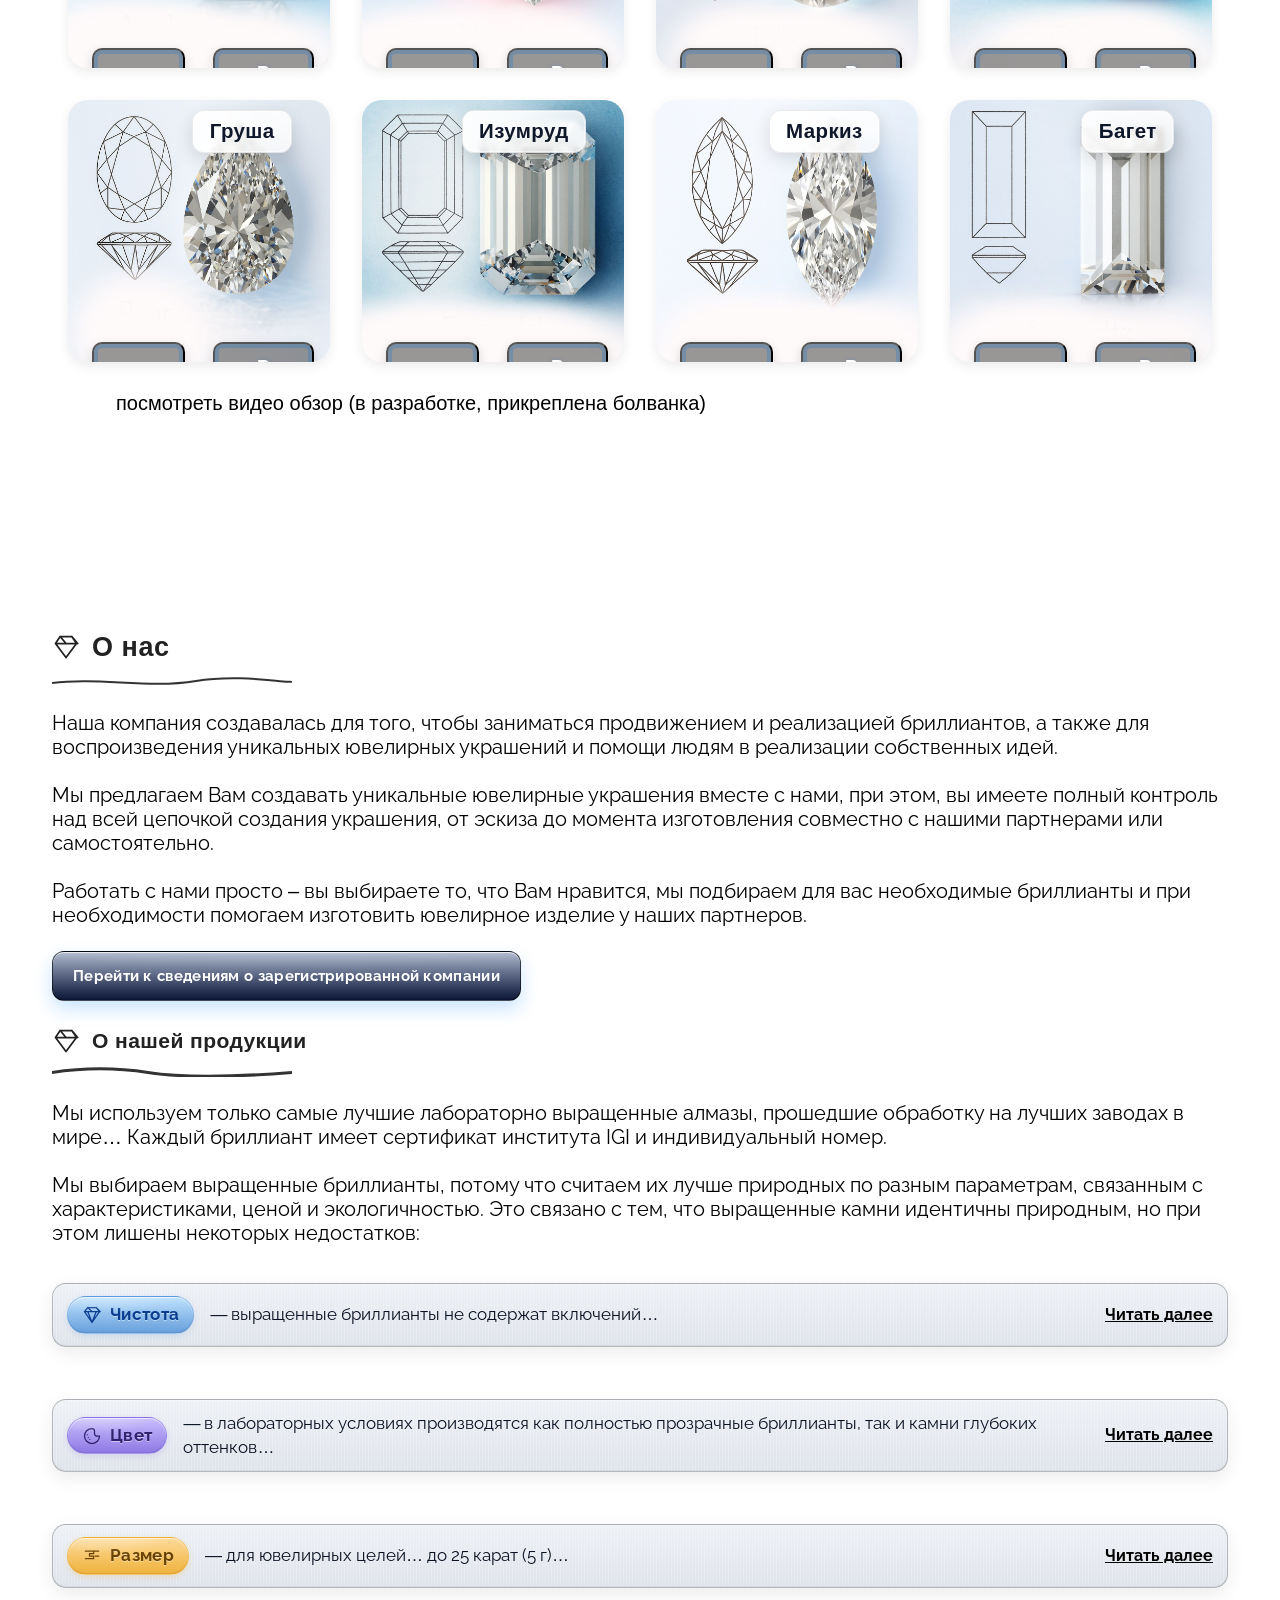
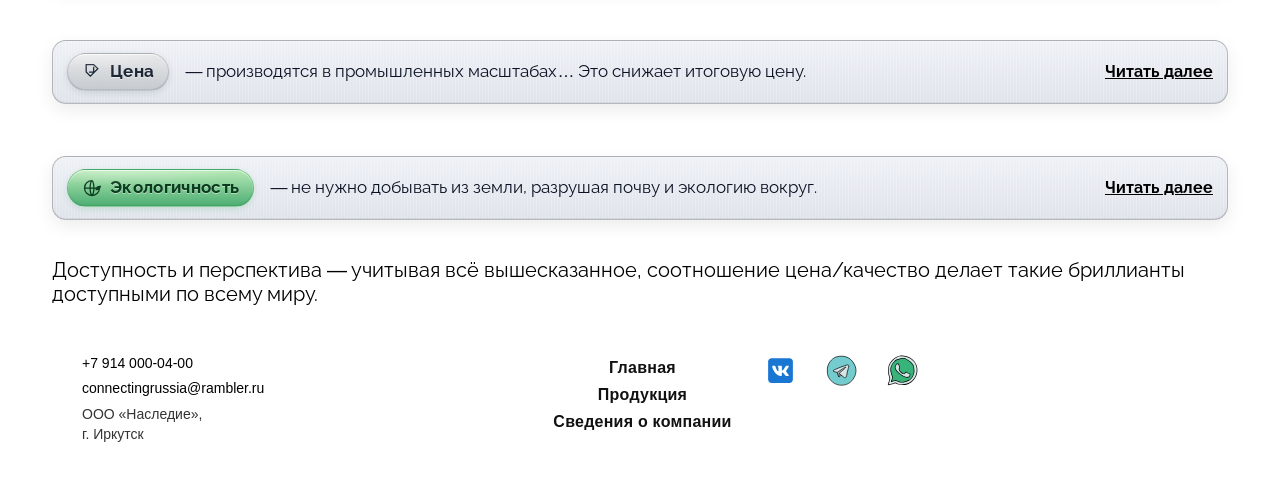
==== commit ef07cca4: "Обновление проекта Heritage_diamonds" ====
--- a/index.html
+++ b/index.html
@@ -10,7 +10,7 @@
   <link rel="stylesheet" href="./fonts/fonts.css" />
   <link rel="stylesheet" href="./styles/globals.css" />
   <link rel="stylesheet" href="./styles/style.css" />
-  <link rel="stylesheet" href="./css/animations.css" />
+  <link rel="stylesheet" href="./styles/animations.css" />
   <link href="https://fonts.googleapis.com/css2?family=Caveat:wght@400;600&display=swap" rel="stylesheet">
   <link rel="icon" href="./images/favicon.svg" type="image/svg+xml">
   <link rel="icon" href="./images/favicon.ico" sizes="any">
@@ -33,17 +33,25 @@
 </head>
 
 <body>
+
 <!-- Preloader -->
-<div class="preloader" id="preloader" role="status" aria-live="polite" aria-label="Загрузка сайта">
-  <div class="preloader__inner">
-    <div class="preloader__logo" aria-hidden="true">Наследие, создадим вместе...</div>
-    <ul class="preloader__squares" aria-hidden="true">
-      <li class="preloader__square"></li>
-      <li class="preloader__square"></li>
-      <li class="preloader__square"></li>
-      <li class="preloader__square"></li>
-    </ul>
+<div class="preloader preloader--mosaic" id="preloader" aria-hidden="true">
+  <div class="preloader__stage">
+    <img class="reveal-image" src="/images/Preloader/Heart.png" alt="Загрузка…">
+
+    <div class="reveal-grid" id="revealGrid" data-rows="8" data-cols="12"></div>
   </div>
+  <p class="preloader__hint">Создадим вместе...</p>
+</div>
+    
+
+    <div class="preloader__bar" aria-hidden="true">
+      <span class="preloader__bar-fill"></span>
+    </div>
+  </div>
+</div>
+
+
 </div>
   <div class="container">
     <!-- Кнопка корзины -->
@@ -55,7 +63,7 @@
 
       <!-- Корзина -->
       <dialog id="cartModal" class="oplata" aria-labelledby="cart-title">
-        <h3 id="cart-title">Корзина</h3>
+        <h2 id="cart-title">Корзина</h2>
         <ul id="cartItems"></ul>
         <p>Итого: <span id="cartTotal">0</span>₽</p>
         <button id="checkoutButton" class="cart__pay-button" type="button">Оплатить</button>
@@ -144,7 +152,7 @@
 
       <section id="products" class="lots" aria-label="Наша продукция">
         <h2 class="lots__heading">О продукции</h2>
-        <p>Наши бриллианты:</p>
+        <p>Наши бриллианты(виды огранок):</p>
 
 <ul class="lots__card-list">
   <!-- 1. Круглая -->
@@ -153,7 +161,6 @@
       <div class="overlay" aria-hidden="true"></div>
       <h3 class="card__title">Круглая</h3>
 
-      <p class="card__text">Огранка "Round cut" </p>
 
       <button class="button card__more-btn" type="button" data-modal-target="modal-round">
         <span class="button__text">Подробнее</span>
@@ -179,7 +186,6 @@
       <div class="overlay" aria-hidden="true"></div>
       <h3 class="card__title">Кушон</h3>
 
-      <p class="card__text">Огранка "Cushion cut"</p>
 
       <button class="button card__more-btn" type="button" data-modal-target="modal-cushion">
         <span class="button__text">Подробнее</span>
@@ -205,7 +211,6 @@
       <div class="overlay" aria-hidden="true"></div>
       <h3 class="card__title">Радиант</h3>
 
-      <p class="card__text">Огранка "Radiant cut"</p>
 
       <button class="button card__more-btn" type="button" data-modal-target="modal-radiant">
         <span class="button__text">Подробнее</span>
@@ -231,7 +236,6 @@
       <div class="overlay" aria-hidden="true"></div>
       <h3 class="card__title">Принцесса</h3>
 
-      <p class="card__text">Огранка "Princess cut"</p>
 
       <button class="button card__more-btn" type="button" data-modal-target="modal-princess">
         <span class="button__text">Подробнее</span>
@@ -257,7 +261,6 @@
       <div class="overlay" aria-hidden="true"></div>
       <h3 class="card__title">Ашер</h3>
 
-      <p class="card__text">Огранка "Asscher cut"</p>
 
       <button class="button card__more-btn" type="button" data-modal-target="modal-asscher">
         <span class="button__text">Подробнее</span>
@@ -283,7 +286,6 @@
       <div class="overlay" aria-hidden="true"></div>
       <h3 class="card__title">Сердце</h3>
 
-      <p class="card__text">Огранка "Heart cut"</p>
 
       <button class="button card__more-btn" type="button" data-modal-target="modal-heart">
         <span class="button__text">Подробнее</span>
@@ -309,7 +311,6 @@
       <div class="overlay" aria-hidden="true"></div>
       <h3 class="card__title">Триллион</h3>
 
-      <p class="card__text">Огранка "Trilliant cut"</p>
 
       <button class="button card__more-btn" type="button" data-modal-target="modal-trilliant">
         <span class="button__text">Подробнее</span>
@@ -335,7 +336,6 @@
       <div class="overlay" aria-hidden="true"></div>
       <h3 class="card__title">Овал</h3>
 
-      <p class="card__text">Огранка "Oval cut"</p>
 
       <button class="button card__more-btn" type="button" data-modal-target="modal-oval">
         <span class="button__text">Подробнее</span>
@@ -361,7 +361,6 @@
       <div class="overlay" aria-hidden="true"></div>
       <h3 class="card__title">Груша</h3>
 
-      <p class="card__text">Огранка "Pear cut"</p>
 
       <button class="button card__more-btn" type="button" data-modal-target="modal-pear">
         <span class="button__text">Подробнее</span>
@@ -387,7 +386,6 @@
       <div class="overlay" aria-hidden="true"></div>
       <h3 class="card__title">Изумруд</h3>
 
-      <p class="card__text">Огранка "Emerald cut"</p>
 
       <button class="button card__more-btn" type="button" data-modal-target="modal-emerald">
         <span class="button__text">Подробнее</span>
@@ -413,7 +411,6 @@
       <div class="overlay" aria-hidden="true"></div>
       <h3 class="card__title">Маркиз</h3>
 
-      <p class="card__text">Огранка "Marquise cut"</p>
 
       <button class="button card__more-btn" type="button" data-modal-target="modal-marquise">
         <span class="button__text">Подробнее</span>
@@ -439,8 +436,6 @@
       <div class="overlay" aria-hidden="true"></div>
       <h3 class="card__title">Багет</h3>
 
-      <p class="card__text">Огранка "Baguette cut"</p>
-
       <button class="button card__more-btn" type="button" data-modal-target="modal-baguette">
         <span class="button__text">Подробнее</span>
       </button>
@@ -460,42 +455,6 @@
   </li>
 </ul>
 
-<script>
-  // Открытие/закрытие модалок «Подробнее» для карточек
-  (function () {
-    const openButtons = document.querySelectorAll('.card__more-btn[data-modal-target]');
-    openButtons.forEach(btn => {
-      btn.addEventListener('click', (e) => {
-        e.preventDefault();
-        const id = btn.getAttribute('data-modal-target');
-        const dlg = document.getElementById(id);
-        if (dlg && typeof dlg.showModal === 'function') {
-          // фикс: блокируем скролл документа и запоминаем позицию
-          lockBody();
-          dlg.showModal();
-          // клик по фону — закрыть
-          dlg.addEventListener('click', (ev) => {
-            if (ev.target === dlg) dlg.close();
-          }, { once: true });
-        }
-      });
-    });
-
-    document.addEventListener('click', (e) => {
-      const closeBtn = e.target.closest('[data-modal-close]');
-      if (!closeBtn) return;
-      const dlg = closeBtn.closest('dialog');
-      if (dlg) dlg.close();
-    });
-
-    // Закрытие по ESC
-    document.addEventListener('keydown', (e) => {
-      if (e.key === 'Escape') {
-        document.querySelectorAll('dialog[open]').forEach(dlg => dlg.close());
-      }
-    });
-  })();
-</script>
 
         <a href="#0" class="lots__look-more-link">посмотреть видео обзор (в разработке, прикреплена болванка)</a>
       </section>
@@ -693,232 +652,6 @@
     </footer>
   </div>
 
-  <script>
-    
-  /* === Модалка оплаты и видео === */
-  const modal = document.getElementById("modal");
-  const videoModal = document.getElementById("videoModal");
-  const testPaymentModal = document.getElementById("testPaymentModal");
-  const cartModal = document.getElementById("cartModal");
-
-  const openModalBtn = document.querySelector(".cover .button");
-  if (openModalBtn && modal) {
-    openModalBtn.addEventListener("click", () => modal.showModal());
-  }
-
-  const videoElement = videoModal ? videoModal.querySelector("video") : null;
-  const videoSource = videoElement ? videoElement.querySelector("source") : null;
-  const lookMoreLink = document.querySelector(".lots__look-more-link");
-  if (lookMoreLink && videoModal && videoElement && videoSource) {
-    lookMoreLink.addEventListener("click", (e) => {
-      e.preventDefault();
-      if (!videoSource.src) {
-        videoSource.src = videoSource.dataset.src;
-        videoElement.load();
-      }
-      lockBody();                 // фикс: не дёргать страницу при открытии
-      videoModal.showModal();
-      // клик по фону — закрыть
-      videoModal.addEventListener('click', (ev) => {
-        if (ev.target === videoModal) videoModal.close();
-      }, { once: true });
-      videoElement.play().catch(() => {});
-    });
-    videoModal.addEventListener("close", () => {
-      videoElement.pause();
-      videoSource.src = "";
-      videoElement.load();
-    });
-  }
-
-  /* === Корзина === */
-  let cart = [];
-  const cartItemsList = document.getElementById("cartItems");
-  const cartTotal = document.getElementById("cartTotal");
-  const cartCount = document.getElementById("cartCount");
-
-  function updateCartDisplay() {
-    if (!cartItemsList || !cartTotal || !cartCount) return;
-    cartItemsList.innerHTML = "";
-    let total = 0;
-    cart.forEach((item, index) => {
-      const li = document.createElement("li");
-      li.textContent = `${item.product} — ${item.amount}₽`;
-      const removeBtn = document.createElement("button");
-      removeBtn.type = "button";
-      removeBtn.setAttribute("aria-label", `Удалить ${item.product} из корзины`);
-      removeBtn.textContent = "❌";
-      removeBtn.style.marginLeft = "10px";
-      removeBtn.style.cursor = "pointer";
-      removeBtn.addEventListener("click", () => {
-        cart.splice(index, 1);
-        updateCartDisplay();
-      });
-      li.appendChild(removeBtn);
-      cartItemsList.appendChild(li);
-      total += item.amount;
-    });
-    cartTotal.textContent = String(total);
-    cartCount.textContent = String(cart.length);
-  }
-
-  document.querySelectorAll(".card__pay-btn").forEach((btn) => {
-    btn.addEventListener("click", (e) => {
-      e.preventDefault();
-      e.stopPropagation();
-      const product = btn.dataset.product || "Товар";
-      const amount = Number(btn.dataset.amount) || 0;
-      cart.push({ product, amount });
-      updateCartDisplay();
-      if (cartModal) cartModal.showModal();
-    });
-  });
-
-  const headerCartButton = document.getElementById("cartButton");
-  if (headerCartButton && cartModal) {
-    headerCartButton.addEventListener("click", () => {
-      updateCartDisplay();
-      cartModal.showModal();
-      headerCartButton.setAttribute("aria-expanded", "true");
-    });
-    cartModal.addEventListener("close", () => {
-      headerCartButton.setAttribute("aria-expanded", "false");
-    });
-  }
-
-  const checkoutButton = document.getElementById("checkoutButton");
-  if (checkoutButton && testPaymentModal) {
-    checkoutButton.addEventListener("click", () => {
-      if (cart.length === 0) {
-        alert("Корзина пуста!");
-        return;
-      }
-      console.log("Тестовая оплата товаров:", cart);
-      testPaymentModal.showModal();
-      cart = [];
-      updateCartDisplay();
-    });
-  }
-
-  document.querySelectorAll(".button.card__pay-btn-test").forEach((btn) => {
-    btn.addEventListener("click", (e) => {
-      e.preventDefault();
-      e.stopPropagation();
-      const product = btn.dataset.product || "Товар";
-      const amount = Number(btn.dataset.amount) || 0;
-      console.log(`Тестовая оплата: ${product} на сумму ${amount}₽`);
-      testPaymentModal.showModal();
-    });
-  });
-
-  /* === Модалки карточек «Читать более подробно» === */
-  (function () {
-    const openButtons = document.querySelectorAll('.card__more-btn[data-modal-target]');
-    openButtons.forEach(btn => {
-      btn.addEventListener('click', () => {
-        const id = btn.getAttribute('data-modal-target');
-        const dlg = document.getElementById(id);
-        if (dlg && typeof dlg.showModal === 'function') dlg.showModal();
-      });
-    });
-
-    document.addEventListener('click', (e) => {
-      const closeBtn = e.target.closest('[data-modal-close]');
-      if (!closeBtn) return;
-      const dlg = closeBtn.closest('dialog');
-      if (dlg) dlg.close();
-    });
-
-    document.addEventListener('keydown', (e) => {
-      if (e.key === 'Escape') {
-        document.querySelectorAll('dialog[open]').forEach(dlg => dlg.close());
-      }
-    });
-  })();
-
-  /* === Прелоадер === */
-  (function () {
-    const pre = document.getElementById('preloader');
-    if (!pre) return;
-
-    const fallback = setTimeout(hidePreloader, 3000);
-
-    window.addEventListener('load', () => {
-      clearTimeout(fallback);
-      requestAnimationFrame(() => requestAnimationFrame(hidePreloader));
-    });
-
-    function hidePreloader() {
-      document.documentElement.classList.remove('is-preloading');
-      pre.classList.add('preloader--hide');
-      pre.setAttribute('aria-hidden', 'true');
-
-      const remove = () => pre.remove();
-      pre.addEventListener('transitionend', remove, { once: true });
-      setTimeout(remove, 600);
-    }
-  })();
-
-  const h = document.querySelector('.header');
-  const t = () => h.classList.toggle('header--compact', scrollY > 20);
-  t(); addEventListener('scroll', t, { passive: true });
-  // 1) Глушим все href="#" (чтобы страница не улетала вверх)
-document.addEventListener('click', (e) => {
-  const a = e.target.closest('a[href="#"]');
-  if (a) e.preventDefault();
-});
-
-// 2) Блокировка скролла боди на время модалки (и восстановление позиции)
-let _scrollY = 0;
-function lockBody() {
-  _scrollY = window.scrollY || document.documentElement.scrollTop;
-  document.body.style.position = 'fixed';
-  document.body.style.top = `-${_scrollY}px`;
-  document.body.style.left = '0';
-  document.body.style.right = '0';
-  document.body.style.width = '100%';
-}
-function unlockBody() {
-  document.body.style.position = '';
-  document.body.style.top = '';
-  document.body.style.left = '';
-  document.body.style.right = '';
-  document.body.style.width = '';
-  window.scrollTo(0, _scrollY);
-}
-
-// 3) Открытие/закрытие диалогов
-const dialogs = document.querySelectorAll('dialog');
-
-document.querySelectorAll('[data-open]').forEach(btn => {
-  const id = btn.dataset.open;
-  btn.addEventListener('click', (e) => {
-    e.preventDefault();
-    const dlg = document.getElementById(id);
-    if (dlg) {
-      lockBody();
-      dlg.showModal();
-      // клик по фону — закрыть
-      dlg.addEventListener('click', (ev) => {
-        if (ev.target === dlg) dlg.close();
-      }, { once: true });
-    }
-  });
-});
-
-document.querySelectorAll('[data-close-dialog]').forEach(btn => {
-  btn.addEventListener('click', (e) => {
-    e.preventDefault();
-    btn.closest('dialog')?.close();
-  });
-});
-
-// при любом закрытии — возвращаем скролл
-dialogs.forEach(dlg => {
-  dlg.addEventListener('close', unlockBody);
-  dlg.addEventListener('cancel', (e) => { e.preventDefault(); dlg.close(); });
-});
-</script>
-
+<script src="assets/js/app.js" defer></script>
 </body>
 </html>
--- a/styles/style.css
+++ b/styles/style.css
@@ -10,7 +10,6 @@
   overflow: auto;
 } 
 
-/* Базовая версия для мобилки — комфортная, не во всю ширину */
 body {
   font-family: "Arial", sans-serif;
   font-size: var(--font-size-base);
@@ -23,7 +22,6 @@
   margin-inline: auto;
 }
 
-/* Планшеты: делаем шире */
 @media (min-width: 561px) and (max-width: 768px) {
   body {
     max-width: 98vw;
@@ -31,15 +29,12 @@
   }
 }
 
-/* Десктопы: максимальная ширина контента */
 @media (min-width: 1024px) {
   body {
     max-width: 1600px;
     padding-inline: 32px;
   }
 }
-
-
 
 a {
   text-decoration: none;
@@ -98,11 +93,11 @@
 
 .header {
   display: grid;
-  grid-template-columns: min-content 1fr 1fr 1fr; /* твоя сетка на 4 колонки */
+  grid-template-columns: min-content 1fr 1fr 1fr; 
   align-items: center;
   gap: clamp(8px, 2vw, 16px);
 
-  /* ниже и плотнее */
+  
   padding: clamp(8px, 1.5vw, 14px) clamp(16px, 2.4vw, 24px);
 
   position: sticky;
@@ -121,20 +116,19 @@
 .header__menu {
   display: flex;
   justify-self: center;
-  min-width: 0;                 /* чтобы меню не «толкало» сетку */
+  min-width: 0;                 
 }
 
 .header__links-list {
   display: flex;
   align-items: center;
-  flex-wrap: nowrap;            /* всегда в одну строку */
+  flex-wrap: nowrap;            
   gap: clamp(14px, 2.2vw, 22px);
   list-style: none;
   margin: 0;
   padding: 0;
 }
 
-/* мягкий reset для ссылок внутри пунктов */
 .header__links-list-item a {
   text-decoration: none;
   color: inherit;
@@ -146,24 +140,23 @@
 }
 
 .header__links-list-item a:hover {
-  color: inherit; /* цвет контролируем через .header__link */
+  color: inherit; 
 }
 
 .header__links-list-item_no-bullit {
   list-style: none;
 }
 
-/* основной стиль пункта меню */
 .header__link {
   position: relative;
   display: inline-block;
   color: #1f2937;
   font-family: "Raleway", sans-serif;
-  font-size: clamp(14px, 1vw, 17px); /* чуть меньше */
+  font-size: clamp(14px, 1vw, 17px); 
   font-weight: 600;
   text-transform: none;
-  letter-spacing: .02em;        /* тише трекинг */
-  white-space: nowrap;          /* не переносить слова */
+  letter-spacing: .02em;        
+  white-space: nowrap;          
   padding: 6px 2px;
   text-decoration: none;
   transition: color .25s ease;
@@ -197,11 +190,10 @@
 
 .header__logo {
   display: block;
-  max-width: clamp(96px, 7.5vw, 140px); /* компактнее логотип */
+  max-width: clamp(96px, 7.5vw, 140px); 
   margin-left: 40px;
   height: auto;
 }
-
 
 .address {
   font-style: normal; 
@@ -324,32 +316,76 @@
   margin-top: 2em;
 }
 
-.lots__heading {
-  /*padding: 80px 0 0px 176px;*/
-  color: #000;
-  font-size: var(--font-size-xlarge);
-  font-weight: 700;
-  text-transform: uppercase;
-  opacity: 0;
-  transform: translateY(30px);
-  animation: fadeInUp 1.2s ease-out forwards;
-  margin-top: 20px;
-  
-}
-
-.lots__card-list {
-  display: flex;
-  flex-wrap: wrap;    
-  gap: 24px;            
-  list-style: none;
-  padding: 0;
-  margin: 0;
-}
-
-.lots__card-list-item {
-  flex: 1 1 calc(25% - 20px); 
-  box-sizing: border-box;    
-}
+/* Заголовок секции */
+.lots__heading{
+  display:inline-block !important;
+  position:relative;
+  margin:40px auto 32px !important;
+  padding:12px 20px !important;
+
+  font-family:"Playfair Display", serif !important;
+  font-weight:700 !important;
+  text-transform:uppercase !important;
+  letter-spacing:.08em !important;
+  font-size:clamp(24px,2vw,36px) !important;
+
+  /* «бриллиантовый» перелив текста */
+  background:linear-gradient(180deg,#ffffff 15%,#dbe9ff 90%) !important;
+  -webkit-background-clip:text !important;
+  -webkit-text-fill-color:transparent !important;
+  text-shadow:0 1px 2px rgba(255,255,255,.6), 0 3px 8px rgba(30,144,255,.35) !important;
+
+  border-radius:16px !important;
+  box-shadow:inset 0 1px 0 rgba(255,255,255,.5), 0 4px 14px rgba(0,0,0,.08) !important;
+
+  /* твоя анимация остаётся */
+  opacity:0;
+  transform:translateY(30px);
+  animation:fadeInUp 1.2s ease-out forwards;
+}
+
+/* Список карточек — ровная сетка с центровкой */
+.lots__card-list{
+  display:flex !important;
+  flex-wrap:wrap !important;
+  justify-content:center !important;
+  gap:32px !important;
+  list-style:none !important;
+  padding:0 !important;
+  margin:0 auto !important;
+  max-width:1400px !important;
+}
+
+/* Элементы списка: 4 в ряд на десктопе */
+.lots__card-list-item{
+  display:flex !important;
+  justify-content:center !important;
+  flex:1 1 calc(25% - 32px) !important;
+  max-width:calc(25% - 32px) !important;
+  box-sizing:border-box !important;
+}
+
+/* Планшет — 2 в ряд */
+@media (max-width:1024px){
+  .lots__card-list-item{
+    flex:1 1 calc(45% - 24px) !important;
+    max-width:calc(45% - 24px) !important;
+  }
+}
+
+/* Мобилка — 1 в ряд + компактнее заголовок */
+@media (max-width:560px){
+  .lots__card-list-item{
+    flex:1 1 100% !important;
+    max-width:100% !important;
+  }
+  .lots__heading{
+    font-size:clamp(20px,6vw,28px) !important;
+    margin:24px auto 20px !important;
+    padding:8px 14px !important;
+  }
+}
+
 
 .card {
   position: relative;
@@ -357,13 +393,13 @@
   flex-direction: column;
   justify-content: space-between;
 
-  /* Квадрат */
+  
   aspect-ratio: 1 / 1;
 
-  /* Размер по ширине (можно подстроить) */
+  
   width: clamp(260px, 24vw, 320px);
 
-  padding: 24px;                 /* уменьшил, чтобы текст не “съедал” высоту */
+  padding: 24px;                 
   background-size: cover;
   background-repeat: no-repeat;
   background-position: center;
@@ -464,7 +500,7 @@
   font-weight: 700;
   line-height: 46.96px;
   text-transform: uppercase;
-  margin-top: -140px; /*переделать*/
+  margin-top: -140px; 
 }
 
 .about__column-text {
@@ -564,16 +600,11 @@
   transform: scale(1.05) rotate(-1deg);
 }
 
-
-/* ===== ТИПОГРАФИКА ФУТЕРА — аккуратней и ровнее ===== это под вопросом*/
-
-/* общий отступ футера, без «дыры» сверху/снизу */
 .footer {
   padding-block: clamp(20px, 4vw, 48px);
   gap: clamp(16px, 4vw, 32px);
 }
 
-/* адрес слева — поменьше, читабельнее */
 .footer address {
   font-family: 'Caveat', cursive;
   font-weight: 500;
@@ -582,8 +613,6 @@
   color: #2b2b2b;
 }
 
-/* центральное меню — без background-clip (он делает буквы жирнее),
-   равномерный clamp и нормальная межбуквенная */
 .footer__menu-link {
   background: none;
   -webkit-background-clip: initial;
@@ -593,7 +622,7 @@
 
   font-family: "Arial", sans-serif;
   font-weight: 600;
-  font-size: clamp(16px, 1.2vw, 20px);   /* было до 1.6rem — уменьшили */
+  font-size: clamp(16px, 1.2vw, 20px);   
   letter-spacing: .015em;
   color: #111;
   transition: color .2s ease, text-underline-offset .2s ease;
@@ -603,10 +632,9 @@
   color: #2441b6;
   text-decoration: underline;
   text-underline-offset: .2em;
-  transform: none; /* без «подпрыгивания» */
-}
-
-/* иконки справа — поменьше и равномерные отступы */
+  transform: none; 
+}
+
 .footer__social-list {
   gap: clamp(16px, 2.2vw, 28px);
 }
@@ -620,13 +648,11 @@
   display: block;
 }
 
-/* десктоп: сетка остаётся 1fr | auto | 1fr, но текст не такой громоздкий */
 @media (min-width: 1024px) {
   .footer {
     grid-template-columns: 1fr auto 1fr;
   }
 }
-
 
 .oplata {
   background: 
@@ -745,13 +771,6 @@
   align-items: center;
   padding: 0;
 }
-/*
-.modal__video {
-  width: 100%;
-  height: auto;
-  display: block;
-  border-radius: 8px;
-}*/
 
 .modal__close {
   margin: 12px auto;
@@ -771,9 +790,6 @@
   transform: translateY(-2px);
 }
 
-/* === FIX: центрирование модальных окон и белая версия для карточек === */
-
-/* Центрируем все модалки одинаково */
 .modal[open] {
   display: flex;
   justify-content: center;
@@ -782,19 +798,16 @@
   margin: 0;
 }
 
-/* Общий фон блюра уже есть, просто усилим */
 .modal::backdrop {
   backdrop-filter: blur(6px);
 }
 
-/* Белый вариант модалки (например, "Кушон — подробности") */
 .modal--light {
   background: #fff;
   color: #000;
   box-shadow: 0 8px 40px rgba(0, 0, 0, 0.45);
 }
 
-/* Чтобы текст и кнопки в белой модалке не выглядели тёмными */
 .modal--light .modal__close {
   background: #000;
   color: #fff;
@@ -804,8 +817,6 @@
   background: #333;
 }
 
-/* === END FIX === */
-/* CTA: «Перейти к сведениям…» — стеклянный синий металлик */
 .company__text{
   --accent: var(--accent-color, #1e90ff);
 
@@ -822,7 +833,7 @@
   text-decoration:none;
   color:#fff;
 
-  /* синий металлик + лёгкое стекло */
+  
   background:
     linear-gradient(180deg,
       color-mix(in srgb, var(--accent) 18%, #d9e6ff) 0%,
@@ -838,7 +849,6 @@
   transition:transform .2s ease, box-shadow .25s ease, background .25s ease;
 }
 
-/* верхний «блик» */
 .company__text::after{
   content:"";
   position:absolute; inset:0;
@@ -846,7 +856,6 @@
   pointer-events:none; opacity:.6;
 }
 
-/* «shine»-полоска */
 .company__text::before{
   content:"";
   position:absolute; top:0; left:-30%;
@@ -874,7 +883,6 @@
     0 10px 28px rgba(30,144,255,.35);
 }
 
-/* на мобильных — на всю ширину и компактнее */
 @media (max-width: 560px){
   .company__text{
     width:100%;
@@ -882,7 +890,6 @@
     font-size:1rem;
   }
 }
-
 
 .card__pay-btn {
   margin-top: clamp(12px, 2vw, 20px);
@@ -978,13 +985,10 @@
   pointer-events: none;
 }
 
-/* === ABOUT: обновлённые раскрывашки c «металлик + стекло» === */
-
 .about__feature{
   margin: 14px 0;
 }
 
-/* Карточка */
 .about__details{
   --accent: var(--accent-color, #1e90ff);
 
@@ -993,11 +997,11 @@
 
   border: 1px solid color-mix(in srgb, var(--accent) 28%, transparent);
   background:
-    /* микро «шлифовка» */
+    
     repeating-linear-gradient(90deg,
       rgba(255,255,255,.22) 0 1px,
       rgba(255,255,255,0) 1px 3px),
-    /* мягкий металлический перелив */
+    
     linear-gradient(180deg, #eef1f6, #dfe3ea);
   box-shadow:
     0 8px 24px rgba(0,0,0,.08),
@@ -1012,7 +1016,7 @@
   transform: translateY(-1px);
   box-shadow: 0 10px 28px rgba(0,0,0,.12), inset 0 .5px 0 rgba(255,255,255,.65);
 }
-/* компактнее карточка + мягкий металлик */
+
 .about__details{
   --accent: var(--accent-color, #1e90ff);
   border-radius: 14px;
@@ -1034,7 +1038,6 @@
 .about__details:hover{ transform: translateY(-1px); box-shadow: 0 10px 24px rgba(0,0,0,.10); }
 .about__details[open]{ border-color: color-mix(in srgb, var(--accent) 42%, transparent); }
 
-/* строка заголовка — оставим flex для совместимости */
 .about__summary{
   list-style: none;
   cursor: pointer;
@@ -1054,7 +1057,6 @@
 .about__summary::-webkit-details-marker{ display:none; }
 .about__summary::marker{ content:""; }
 
-/* ПИЛЮЛЯ — больше не растягиваем! */
 .about__term{
   display: inline-flex;
   align-items: center;
@@ -1062,7 +1064,7 @@
   border-radius: 999px;
   white-space: nowrap;
 
-  /* ключевая часть — запрет растяжения во flex: */
+  
   flex: 0 0 auto;
   width: auto;
   max-width: max-content;
@@ -1082,7 +1084,6 @@
     0 2px 6px rgba(30,144,255,.16);
 }
 
-/* Текст справа: Читать далее / Свернуть */
 .about__summary::after{
   content: "Читать далее";
   margin-left: auto;
@@ -1099,7 +1100,6 @@
 }
 .about__summary:hover::after{ color: #0f78d1; transform: translateY(-1px); }
 
-/* контент */
 .about__more{
   margin-top: 10px;
   padding-top: 10px;
@@ -1110,7 +1110,6 @@
   line-height: 1.55;
 }
 
-/* мобильная подпись короче */
 @media (max-width: 480px){
   .about__summary::after{ content: "Подробнее"; 
   white-space: nowrap;
@@ -1119,11 +1118,8 @@
   white-space: nowrap;
 }
 
-
-}
-
-
-/* Оверлей поверх картинки, чтобы текст читался */
+}
+
 .card::before {
   content: "";
   position: absolute;
@@ -1136,14 +1132,11 @@
   z-index: 0;
 }
 
-/* контент поверх оверлея */
 .card > * { position: relative; z-index: 1; }
 
-/* заголовок/текст */
 .card__title,
 .card__text { color: #fff; text-shadow: 0 1px 2px rgba(0,0,0,.35); }
 
-/* «Читать далее / Свернуть» внутри карточки */
 .card__details {
   margin-top: 8px;
   border-radius: 10px;
@@ -1188,7 +1181,6 @@
   line-height: 1.35;
 }
 
-/* чуть подсветим карточку при ховере */
 .card:hover::before {
   background:
     linear-gradient(180deg,
@@ -1223,9 +1215,8 @@
   text-decoration: underline;
 }
 
-/* ==== Модалки карточек — базовые стили ==== */
 .card__more-btn {
-  /* наследует общий .button, поэтому — только нюансы */
+  
   white-space: nowrap;
 }
 
@@ -1243,7 +1234,6 @@
   overflow: hidden;
 }
 
-/* Внутренние отступы и типографика */
 .card__modal .card__title {
   font-size: clamp(18px, 2.2vw, 22px);
   line-height: 1.25;
@@ -1258,7 +1248,6 @@
   margin: 0;
 }
 
-/* Нижняя панель с кнопкой закрытия */
 .card__modal .modal__close-btn {
   width: 100%;
   border-radius: 0;
@@ -1266,7 +1255,6 @@
   padding: 14px 18px;
 }
 
-/* ==== Анимация открытия/закрытия ==== */
 .card__modal[open] {
   animation: cardModalIn .18s ease-out;
 }
@@ -1275,32 +1263,12 @@
   to   { transform: translateY(0);   opacity: 1; }
 }
 
-/* ==== Затемнение фона ==== */
 .card__modal::backdrop {
   background: rgba(0,0,0,.42);
   backdrop-filter: blur(2px);
   animation: cardBackdropIn .2s ease-out;
 }
 
-/* ==== Тёмная тема (если есть)
-@media (prefers-color-scheme: dark) {
-  .card__modal {
-    color: var(--text-on-dark, #f5f5f5);
-    background: var(--surface-elevated-dark, #1a1a1a);
-    box-shadow:
-      0 10px 25px rgba(0,0,0,.6),
-      0 2px 8px rgba(0,0,0,.4);
-  }
-  .card__modal .modal__close-btn {
-    border-top-color: rgba(255,255,255,.08);
-  }
-  .card__modal::backdrop {
-    background: rgba(0,0,0,.6);
-    backdrop-filter: blur(2px);
-  }
-}*/
-
-/* ===== Preloader ===== */
 html.is-preloading,
 html.is-preloading body { overflow: hidden; }
 
@@ -1333,7 +1301,6 @@
   text-transform: uppercase;
 }
 
-/* Квадратики */
 .preloader__squares {
   --size: 14px;
   --gap: 10px;
@@ -1359,22 +1326,17 @@
 .preloader__square:nth-child(3) { animation-delay: .30s; }
 .preloader__square:nth-child(4) { animation-delay: .45s; }
 
-
-
-/* Скрытие после загрузки */
 .preloader--hide {
   opacity: 0;
   visibility: hidden;
   pointer-events: none;
 }
 
-/* ==== Мобильные детали ==== */
 @media (max-width: 480px) {
   .card__modal .card__title { padding: 16px 16px 6px; }
   .card__modal .card__text  { padding: 0 16px 10px; }
 }
 
-/* ==== Уважение к предпочитаемому снижению анимации ==== */
 @media (prefers-reduced-motion: reduce) {
   .card__modal[open],
   .card__modal::backdrop {
@@ -1518,12 +1480,6 @@
   .cover__line_right { margin-left: 10px; }
 }
 
-
-
-/* Центруем САМ диалог */
-
-
-/* Если хочешь — единые размеры для диалогов */
 .card__modal,
 .oplata,
 .modal.modal--video {
@@ -1531,7 +1487,6 @@
   width: auto;
 }
 
-/* Бэкдроп оставляем как был */
 .card__modal::backdrop,
 .oplata::backdrop,
 .modal.modal--video::backdrop {
@@ -1539,8 +1494,6 @@
   backdrop-filter: blur(6px);
 }
 
-
-/* Внутренние отступы для твоих контейнеров */
 .card__modal .card__title,
 .card__modal .card__text,
 .card__modal .modal__close-btn,
@@ -1553,7 +1506,6 @@
   padding-right: 20px;
 }
 
-/* Кнопки закрытия/подтверждения на белом фоне — контрастнее */
 .modal__close-btn,
 .oplata .oplata__text-end,
 .oplata .cart__pay-button,
@@ -1575,40 +1527,30 @@
   opacity: 0.95;
 }
 
-/* Заголовки/текст внутри белых модалок — тёмные */
 .card__modal .card__title,
 .oplata h3 { color: #111; }
 
 .card__modal .card__text,
 .oplata p { color: #222; }
 
-/* Видео-модалка остаётся тёмной (как было) — НЕ меняем её фон */
 .modal.modal--video {
-  background: transparent;  /* сам контейнер прозрачный */
+  background: transparent;  
   border: none;
   border-radius: 12px;
   max-width: 900px;
   width: 92vw;
-  /* её контент уже оформлен у тебя через .modal__content/.modal__video */
-}
-
-/* На всякий случай убираем возможные внешние отступы, которые "тянут" окно вверх */
+  
+}
+
 .card__modal > *:first-child,
 .oplata > *:first-child {
   margin-top: 0;
 }
 
-
-/*правки карточек дополнительные*/
-
-/* --- CARD: заголовок-чип и тёмная типографика --- */
-
-/* Чуть больше места сверху под чип */
 .card{
   padding-top: clamp(56px, 7.2vw, 92px);
 }
 
-/* Заголовок — закрепляем в левом верхнем углу и даём стеклянную плашку */
 .card__title{
   position: absolute;
   top: clamp(10px, 1.2vw, 16px);
@@ -1623,7 +1565,7 @@
   text-transform: none;
   text-decoration: none;
 
-  color: #0f172a !important;             /* тёмный, читаемый цвет */
+  color: #0f172a !important;             
   text-shadow: none !important;
 
   background: linear-gradient(135deg,
@@ -1638,11 +1580,10 @@
   z-index: 2;
 }
 
-/* Текст — тоже тёмный, без свечения */
 .card__text{
   color: #0f172a !important;
   text-shadow: none !important;
-  /* лёгкая подложка для читабельности длинных описаний */
+  
   background: linear-gradient(90deg,
               rgba(255,255,255,.82),
               rgba(255,255,255,.42));
@@ -1654,24 +1595,16 @@
   backdrop-filter: blur(2px);
 }
 
-/* На всякий случай: если где-то остался белый цвет у заголовков/текста в карточке */
 .card h3, .card p { color: #0f172a; }
 
-/* Оверлей в карточках держим выключенным, чтобы фон камня был чистым */
 .card .overlay{ display:none !important; }
-/* (если убирал затемнение через ::before — оставляем как есть)
-.card::before{ background: none !important; }
-*/
-
-/* Чуть более уверенная типографика на кнопках карточек */
+
 .card .button,
 .card .card__more-btn,
 .card .card__pay-btn{
   font-weight: 700;
 }
 
-
-/* Typographic comfy text inside dialogs */
 .card__modal .card__text,
 .oplata p,
 .oplata .oplata__content{
@@ -1682,9 +1615,6 @@
   -webkit-hyphens: auto;
 }
 
-
-/*фикс модалки*/
-/* В модалке заголовок — обычный, без "пилюли" и без absolute */
 .card__modal .card__title{
   position: static !important;
   top: auto; left: auto;
@@ -1707,22 +1637,18 @@
   overflow-wrap: anywhere;
 }
 
-
-/*фикс вида на мобилке*/
-
-/* --- Фикс длинных строк в карточках "о продукте" --- */
 @media (max-width: 560px) {
   .about__details {
-    font-size: 0.9rem; /* немного меньше весь текст карточки */
+    font-size: 0.9rem; 
   }
 
   .about__summary {
-    flex-wrap: wrap; /* разрешаем перенос внутри строки */
-  }
-
-  /* Дефис + текст "— не нужно..." слегка ужимаем */
+    flex-wrap: wrap; 
+  }
+
+  
   .about__summary::before {
-    content: ""; /* резервируем место */
+    content: ""; 
   }
 
   .about__more {
@@ -1730,31 +1656,28 @@
     line-height: 1.4;
   }
 
-  /* Контейнер тянется, текст не вылазит */
+  
   .about__details,
   .about__summary {
     min-width: 0;
   }
 
-  /* Ставим flex-shrink для правой части */
+  
   .about__summary > span,
   .about__summary::after {
     flex-shrink: 1;
   }
 
-  /* Чуть мягче отображаем дефисную часть */
+  
   .about__summary {
     font-family: "Raleway", sans-serif;
   }
 }
 
-/*фикс хедера*/
-/* --- Фикс шапки на мобильных: чтобы пункты не вылазили --- */
-/* ==== Мобильно фиксируем шапку (перенос ссылок) ==== */
 @media (max-width: 560px) {
-  .header .header__links-list {           /* ↑ специфичность */
+  .header .header__links-list {           
     display: flex;
-    flex-wrap: wrap !important;           /* перебиваем nowrap */
+    flex-wrap: wrap !important;           
     justify-content: flex-start;
     gap: 6px 12px;
     width: 100%;
@@ -1765,31 +1688,28 @@
     min-width: 0;
   }
   .header .header__link {
-    white-space: normal !important;       /* перебиваем nowrap */
+    white-space: normal !important;       
     flex-shrink: 1;
     font-size: clamp(14px, 3.5vw, 16px);
     line-height: 1.3;
     text-align: left;
   }
 
-  /* немного воздуха по краям у шапки */
+  
   .header { margin-inline: clamp(12px, 6vw, 24px); }
 }
 
-/* ==== Мобильно фиксируем "Подробнее", чтобы не вылезало ==== */
-/* --- HEADER: фикс ширины и воздуха по краям --- */
 .header{
   width: 100%;
   max-width: none;
-  margin: 0;                         /* убрали сужающие внешние поля */
-  padding-inline: clamp(16px, 4vw, 24px);  /* воздух внутри */
+  margin: 0;                         
+  padding-inline: clamp(16px, 4vw, 24px);  
   box-sizing: border-box;
 }
 
-/* мобильная сетка + перенос ссылок */
 @media screen and (max-width: 768px) {
   .header {
-    margin: 0 !important;                     /* сброс внешних отступов */
+    margin: 0 !important;                     
     width: 100%;
     max-width: none;
     padding-inline: clamp(16px, 5vw, 28px);
@@ -1805,7 +1725,7 @@
     min-width: 0;
   }
   .header .header__link{
-    white-space: normal !important;  /* перебиваем nowrap */
+    white-space: normal !important;  
     word-break: break-word;
     flex-shrink: 1;
     font-size: clamp(14px, 3.5vw, 16px);
@@ -1819,42 +1739,34 @@
     word-break: break-word;
   }
   .header .address a{
-    word-break: break-all; /* ломаем длинный e-mail по любому месту */
-  }
-}
-
-/*фикс центрирования модалки*/
-/* было: .card__modal[open]{ animation: cardModalIn .18s ease-out; } */
-/* стало: */
+    word-break: break-all; 
+  }
+}
+
 .card__modal[open]{
   animation: cardModalFade .18s ease-out;
 }
 
-/* новая анимация — только прозрачность */
 @keyframes cardModalFade{
   from { opacity: 0; }
   to   { opacity: 1; }
 }
-/* Центр по экрану для всех <dialog> */
+
 dialog{
   position: fixed;
   top: 50%;
   left: 50%;
-  transform: translate(-50%, -50%);        /* не трогаем transform в анимациях */
+  transform: translate(-50%, -50%);        
   max-height: min(85vh, calc(100dvh - 48px));
   overflow: auto;
 }
-
-
-/* --- UPDATE: «металлик + море» для кнопок закрытия модалок
-   и убираем «чёрную плашку» на всю ширину --- */
 
 .card__modal .modal__close-btn{
   display: inline-flex;
   align-items: center;
   justify-content: center;
   margin: 14px auto 20px;
-  width: auto;                   /* больше не на всю ширину */
+  width: auto;                   
   border-radius: 12px;
   padding: 10px 18px;
   font-weight: 800;
@@ -1876,7 +1788,6 @@
   background: linear-gradient(180deg, #e8f0ff, #cbd9f3);
 }
 
-/* такая же тема для видео-кнопки */
 .modal__close{
   border: 1px solid color-mix(in srgb, #1e90ff 55%, #7aa4ff);
   color: #0b3d91;
@@ -1892,7 +1803,6 @@
   background: linear-gradient(180deg, #e8f0ff, #cbd9f3);
 }
 
-/* Центрируем видеомодалку принудительно */
 .modal.modal--video[open]{
   display: flex;
   justify-content: center;
@@ -1901,22 +1811,20 @@
   margin: 0;
 }
 
-/* Центрируем кнопку закрытия в карточных модалках */
 .card__modal .modal__close-btn {
   display: flex;
   align-items: center;
   justify-content: center;
-  margin: 16px auto 24px; /* центрирование и отступы */
-}
-
-/* Фикс видео-модалки — центрирование и адаптация */
+  margin: 16px auto 24px; 
+}
+
 .modal.modal--video {
   display: flex;
   justify-content: center;
   align-items: center;
   inset: 0;
   margin: 0;
-  background: transparent; /* убираем фон */
+  background: transparent; 
   border: none;
   padding: 0;
 }
@@ -1926,7 +1834,6 @@
   backdrop-filter: blur(8px);
 }
 
-/* Видео самоцентрируется и масштабируется под окно */
 .modal__content {
   display: flex;
   justify-content: center;
@@ -1940,13 +1847,12 @@
   box-shadow: 0 8px 30px rgba(0,0,0,0.4);
 }
 
-/* === FIX: скрываем видео-модалку по умолчанию === */
 .modal.modal--video {
-  display: none !important;      /* по умолчанию скрыта */
+  display: none !important;      
 }
 
 .modal.modal--video[open] {
-  display: flex !important;      /* показывается только при открытии */
+  display: flex !important;      
   justify-content: center;
   align-items: center;
   inset: 0;
@@ -1956,9 +1862,8 @@
   border: none;
 }
 
-/* === ФИКС ЦЕНТРИРОВАНИЯ ВИДЕО-МОДАЛКИ === */
 .modal.modal--video {
-  display: none !important; /* скрыта по умолчанию */
+  display: none !important; 
 }
 
 .modal.modal--video[open] {
@@ -1978,8 +1883,6 @@
   z-index: 1000;
 }
 
-/* видео остаётся вписанным и центрируется */
-
 .modal__video {
   max-width: 90vw;
   max-height: 80vh;
@@ -1987,25 +1890,19 @@
   box-shadow: 0 8px 30px rgba(0,0,0,0.4);
 }
 
-/* === ФОН КАРТОЧЕК: светлый, не затираем background-image === */
-/* карточка: НЕ трогаем background (чтобы не убить background-image),
-   даём лишь светлую подложку на случай отсутствия картинки */
 .card{
-  background-color: #f9fbff;        /* лёгкий светлый фон-подложка */
+  background-color: #f9fbff;        
   box-shadow: 0 4px 12px rgba(0,0,0,.08);
 }
 
-/* если ранее был оверлей через ::before — выключаем полностью */
 .card::before{
-  content: none !important;         /* никаких тёмных градиентов поверх изображения */
-}
-
-/* если где-то остался div.overlay в карточках — гарантированно скрываем */
+  content: none !important;         
+}
+
 .card .overlay{
   display: none !important;
 }
 
-/* (не обязательно) мягкий «блик», прозрачный — НЕ перекрывает картинку */
 .card::after{
   content:"";
   position:absolute;
@@ -2015,23 +1912,20 @@
   background: radial-gradient(ellipse at 50% 0%, rgba(255,255,255,.35), transparent 65%);
 }
 
-/* общий стиль видео-диалога */
 dialog.modal--video{
   border: none;
-  background: transparent;          /* контейнер прозрачный */
+  background: transparent;          
   padding: 0;
   max-width: 92vw;
-  width: 92vw;                      /* ширина области содержимого */
-}
-
-/* при открытии — центрируем по экрану как flex-контейнер */
+  width: 92vw;                      
+}
+
 dialog.modal--video[open]{
   display: flex;
   align-items: center;
   justify-content: center;
 }
 
-/* контент и видео растягиваются аккуратно */
 .modal__content{
   width: 100%;
   max-width: 900px;
@@ -2043,60 +1937,234 @@
   border-radius: 8px;
 }
 
-/* полупрозрачный тёмный фон */
 .modal--video::backdrop{
   background: rgba(0,0,0,.6);
   backdrop-filter: blur(2px);
 }
 
-/* фикс окна с описанием*/
-
-/* === Fix: широкое модальное на мобилке === */
 @media (max-width: 560px) {
-  /* если используешь <dialog> */
+  
   dialog,
   dialog[open],
   .modal,
   .popup,
   .card__description {
     box-sizing: border-box;
-    max-width: none !important;     /* снимаем чужие ограничения */
-    width: min(96vw, 520px) !important; /* почти во всю ширину, но с полями */
-    min-width: 340px !important;    /* не уже этой границы */
-    margin: 0 auto !important;      /* центрируем */
-  }
-
-  /* у внутренностей тоже снимаем max-width, чтобы контент не сжимал родителя */
+    max-width: none !important;     
+    width: min(96vw, 520px) !important; 
+    min-width: 340px !important;    
+    margin: 0 auto !important;      
+  }
+
+  
   .modal__content,
   .popup__content,
   .card__description .content {
     max-width: none !important;
     width: 100% !important;
-    padding: 16px 18px;             /* комфортные отступы */
-  }
-
-  /* частые причины "узости": flex-центрирование родителя и translate */
+    padding: 16px 18px;             
+  }
+
+  
   .modal__container,
   .popup__container {
     display: flex;
     align-items: center;
     justify-content: center;
-    padding: 12px;                   /* запас от краёв экрана */
-  }
-
-  /* если модалка позиционируется абсолютно/фиксировано */
+    padding: 12px;                   
+  }
+
+  
   .modal,
   .popup {
     position: fixed;
     left: 50% !important;
     right: auto !important;
     transform: translateX(-50%) !important;
-    inset-block: auto;               /* не давим высоту */
-  }
-
-  /* на всякий случай уберём чужой min/max ширины у универсальных обёрток */
+    inset-block: auto;               
+  }
+
+  
   .modal *, .popup * {
     max-width: none !important;
     min-width: 0 !important;
   }
 }
+
+.about__term-icon{
+  width: 20px;
+  height: 20px;
+  margin-right: 8px;
+  flex: 0 0 20px;
+  display: inline-block;
+  vertical-align: -3px;
+}
+
+.about__term{
+  
+  --pill-fg: #0b3d91;
+  --pill-start: color-mix(in srgb, var(--accent-color, #1e90ff) 12%, #cfe1ff);
+  --pill-end:   color-mix(in srgb, var(--accent-color, #1e90ff) 28%, #bcd1ff);
+  --pill-border: color-mix(in srgb, var(--accent-color, #1e90ff) 45%, transparent);
+  --pill-shadow: rgba(30,144,255,.16);
+
+  color: var(--pill-fg);
+  background: linear-gradient(180deg, var(--pill-start), var(--pill-end));
+  border-color: var(--pill-border);
+  box-shadow:
+    inset 0 1px 0 rgba(255,255,255,.60),
+    inset 0 -1px 0 rgba(0,0,0,.08),
+    0 2px 6px var(--pill-shadow);
+  position: relative;
+  isolation: isolate;
+}
+
+.about__term::after{
+  content: "";
+  position: absolute;
+  inset: 0;
+  border-radius: inherit;
+  background: radial-gradient(120% 140% at 30% -40%, rgba(255,255,255,var(--pill-sheen-opacity, .50)), transparent 60%);
+  pointer-events: none;
+}
+
+.about__term--purity{
+  --pill-fg: var(--purity-fg);
+  --pill-start: var(--purity-start);
+  --pill-end:   var(--purity-end);
+  --pill-border: var(--purity-border);
+  --pill-shadow: var(--purity-shadow);
+}
+
+.about__term--color{
+  --pill-fg: var(--color-fg);
+  --pill-start: var(--color-start);
+  --pill-end:   var(--color-end);
+  --pill-border: var(--color-border);
+  --pill-shadow: var(--color-shadow);
+}
+
+.about__term--size{
+  --pill-fg: var(--size-fg);
+  --pill-start: var(--size-start);
+  --pill-end:   var(--size-end);
+  --pill-border: var(--size-border);
+  --pill-shadow: var(--size-shadow);
+}
+
+.about__term--price{
+  --pill-fg: var(--price-fg);
+  --pill-start: var(--price-start);
+  --pill-end:   var(--price-end);
+  --pill-border: var(--price-border);
+  --pill-shadow: var(--price-shadow);
+}
+
+.about__term--eco{
+  --pill-fg: var(--eco-fg);
+  --pill-start: var(--eco-start);
+  --pill-end:   var(--eco-end);
+  --pill-border: var(--eco-border);
+  --pill-shadow: var(--eco-shadow);
+}
+
+.about__term-icon{ stroke: currentColor; fill: none; }
+
+.section-header { display: grid; gap: 8px; justify-items: start; }
+.section-header__title {
+  display: flex; align-items: center; gap: 12px;
+  font-weight: 800; letter-spacing: .02em;
+}
+.section-header__icon { width: 28px; height: 28px; filter: drop-shadow(0 1px 0 rgba(255,255,255,.7)); }
+.section-header__line { width: 240px; height: 12px; opacity: .8; }
+
+.section-header--about .section-header__icon { color: var(--about-icon); }
+.section-header--about .section-header__line path { stroke: url(#about-gradient); }
+
+.section-header--product .section-header__icon { color: var(--product-icon); }
+.section-header--product .section-header__line path { stroke: url(#product-gradient); }
+
+@media (max-width: 560px) {
+  .section-header__title { gap: 10px; }
+  .section-header__line { width: 200px; }
+}
+
+.card {
+  position: relative;
+  display: grid;
+  grid-template-columns: 1fr 1fr;
+  grid-auto-rows: auto;
+  gap: 12px;
+}
+
+.card > * {
+  grid-column: 1 / -1;
+}
+
+.card__title {
+  position: absolute;
+  top: 10px;
+  right: 14px;
+  left: auto;
+  margin: 0;
+  padding: .4em .8em;
+  max-width: 80%;
+  text-align: right;
+  font-size: clamp(16px, 1.6vw, 22px);
+  font-weight: 800;
+  letter-spacing: .02em;
+  text-transform: none;
+  color: #0f172a !important;
+  background: linear-gradient(135deg, rgba(255,255,255,.92), rgba(255,255,255,.78));
+  border: 1px solid rgba(16,24,40,.08);
+  border-radius: 12px;
+  box-shadow: 0 6px 18px rgba(0,0,0,.12), inset 0 0 0 1px rgba(255,255,255,.45);
+  -webkit-backdrop-filter: blur(2px);
+  backdrop-filter: blur(2px);
+  z-index: 2;
+}
+
+.card__text {
+  color: #0f172a !important;
+  font-size: var(--font-size-base);
+  font-weight: 400;
+  line-height: 120%;
+  background: linear-gradient(90deg, rgba(255,255,255,.82), rgba(255,255,255,.42));
+  padding: .35em .6em;
+  border-radius: 10px;
+  width: fit-content;
+  max-width: 86%;
+  -webkit-backdrop-filter: blur(2px);
+  backdrop-filter: blur(2px);
+}
+
+.card .card__more-btn,
+.card .card__pay-btn {
+  display: inline-flex;
+  align-items: center;
+  justify-content: center;
+  min-width: 0;
+  /*width: calc(50% - 8px);*/
+  padding: 10px 14px;
+  margin-top: 150px;
+ 
+}
+
+.card .card__more-btn {
+  grid-column: 1;
+  margin-right: 8px;
+}
+
+.card .card__pay-btn {
+  grid-column: 2;
+  margin-left: 8px;
+}
+
+@media (max-width: 560px) {
+  .card .card__more-btn,
+  .card .card__pay-btn {
+    width: 100% !important;
+    margin: 130px 0 !important;
+    display: flex;
+  }
+}
--- a/styles/animations.css
+++ b/styles/animations.css
@@ -0,0 +1,39 @@
+/* === Base / generic === */
+@keyframes fadeIn { from { opacity:0; transform:scale(.9);} to { opacity:1; transform:scale(1);} }
+@keyframes blink { 0%,100%{border-color:currentColor;} 50%{border-color:transparent;} }
+
+@keyframes typing { from { width:0ch; } to { width:var(--typing-ch,27ch); } }
+@keyframes typing-desc { from { width:0; } to { width:100%; } }
+
+@keyframes floatIcon { 0%,100%{ transform:translateY(0);} 50%{ transform:translateY(-8px);} }
+@keyframes rotateIcon { from { transform:rotate(0deg);} to { transform:rotate(360deg);} }
+@keyframes swingIcon  { 0%,50%,100%{ rotate:0deg;} 25%{ rotate:8deg;} 75%{ rotate:-8deg;} }
+
+@keyframes slideText { 0%{ transform:translateX(100%);} 100%{ transform:translateX(-100%);} }
+
+/* === Cards / modals === */
+@keyframes cardBackdropIn { from { opacity:0; } to { opacity:1; } }
+@keyframes square-fill {
+  0%,20%{ background:transparent; transform:translateY(0); opacity:.7; }
+  35%,60%{ background:rgba(33,64,178,.9); transform:translateY(-3px); opacity:1; }
+  80%,100%{ background:transparent; transform:translateY(0); opacity:.7; }
+}
+@keyframes cardModalIn   { from { transform:translateY(6px); opacity:0;} to { transform:translateY(0); opacity:1;} }
+@keyframes cardModalFade { from { opacity:0;} to { opacity:1;} }
+
+/* === Preloader (Heart) === */
+@keyframes diamond-spin  { from { transform:rotate(0deg);} to { transform:rotate(360deg);} }
+@keyframes shine-rotate  { from { transform:rotate(0deg);} to { transform:rotate(360deg);} }
+@keyframes diamond-float { 0%,100%{ transform:translateY(0);} 50%{ transform:translateY(-6px);} }
+@keyframes bar-fill      { 0%{width:0%;} 60%{width:82%;} 100%{width:100%;} }
+@keyframes preloader-fade-out { to { opacity:0; visibility:hidden; } }
+
+/* === Accessibility: reduce motion (keep LAST) === */
+@media (prefers-reduced-motion: reduce){
+  :root { --typing-ch: 0ch; }
+  * { animation: none !important; transition: none !important; }
+}
+
+
+
+@keyframes cell-in { 0%{opacity:1;transform:scale(.9);} 100%{opacity:0;transform:scale(1);} }
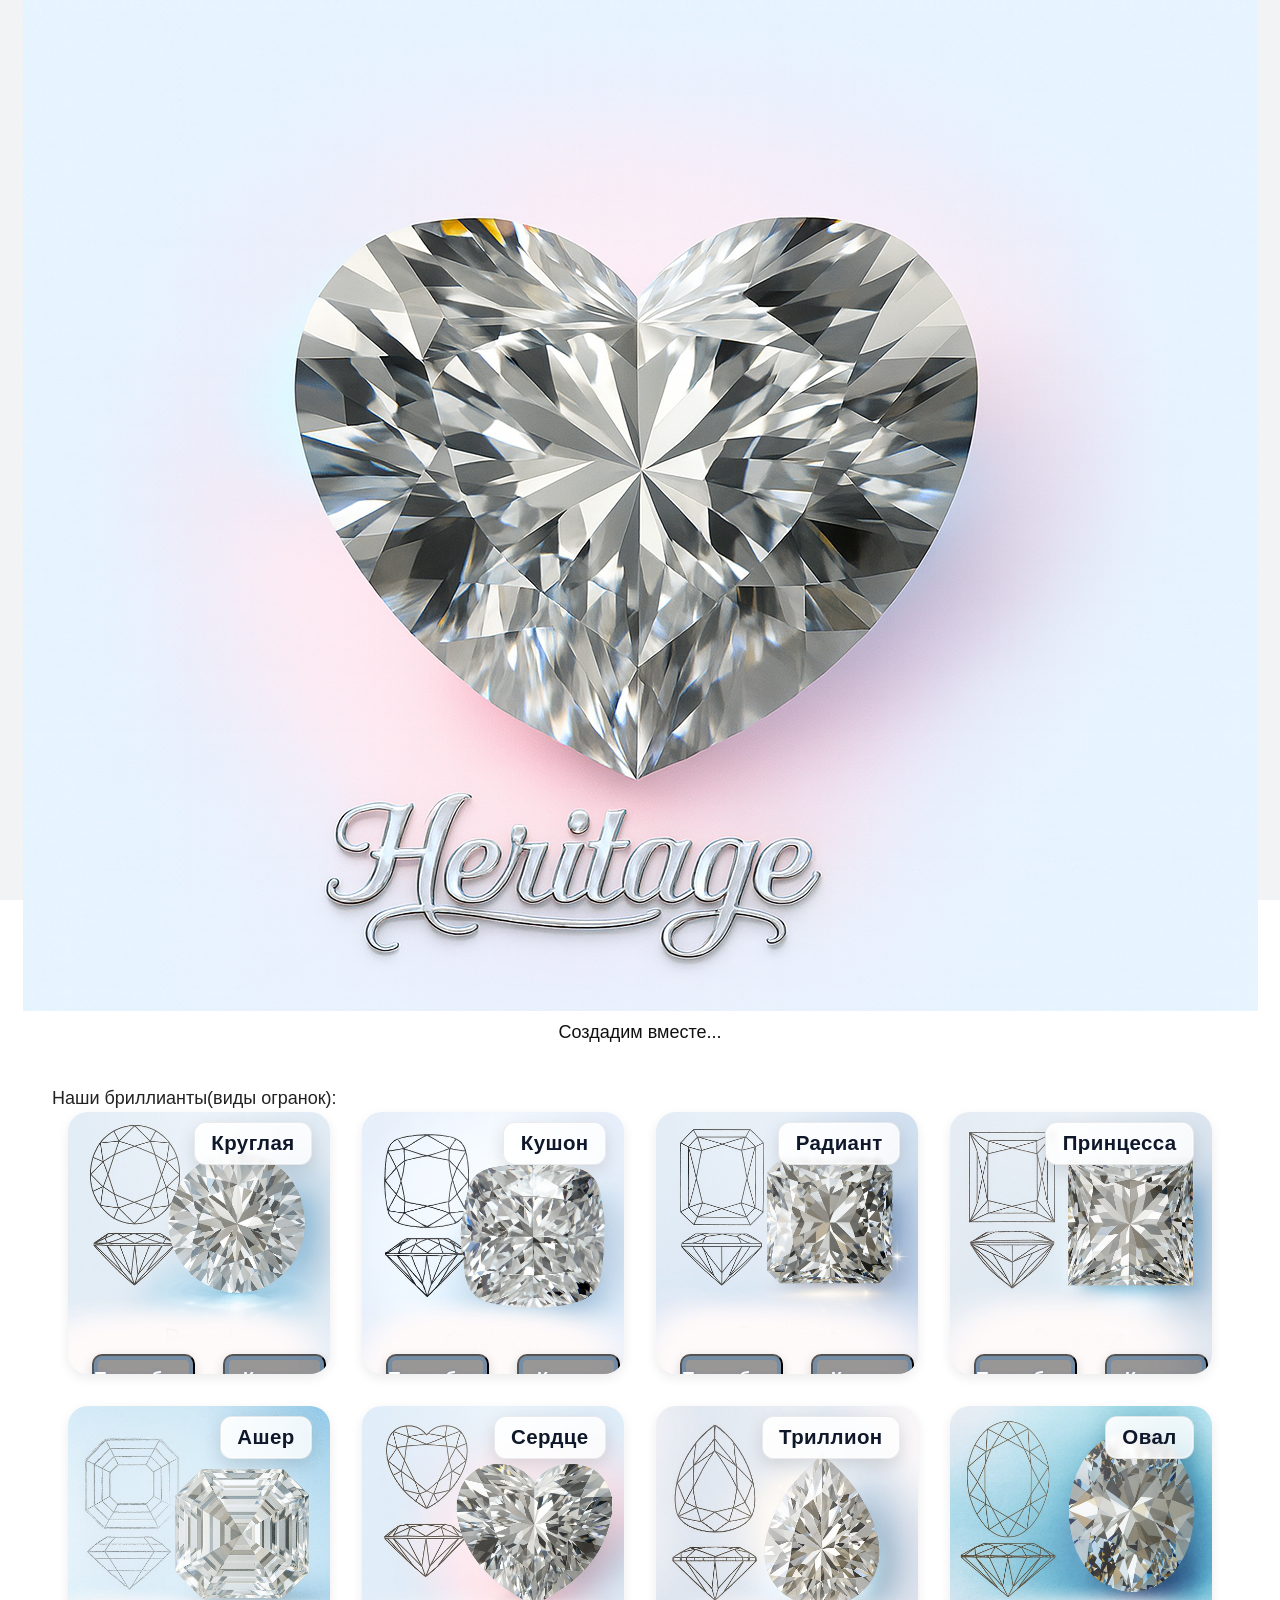
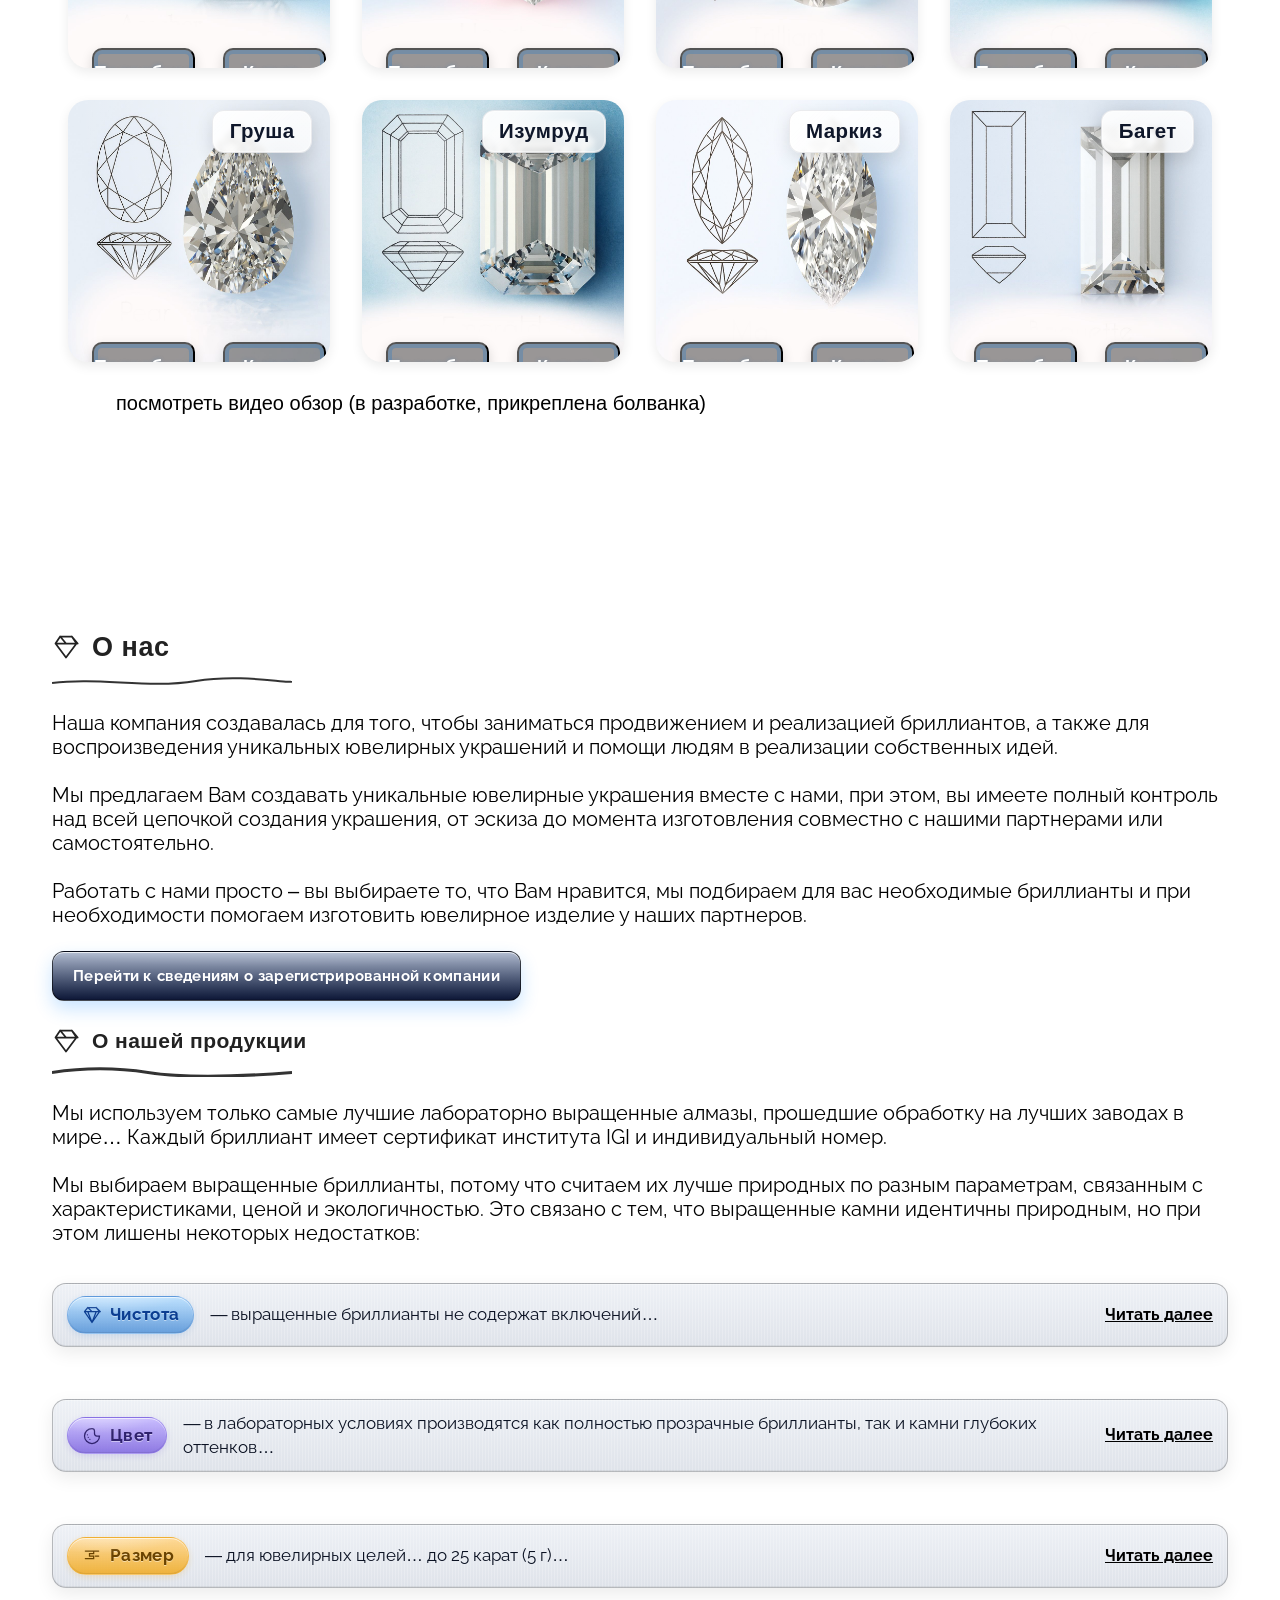
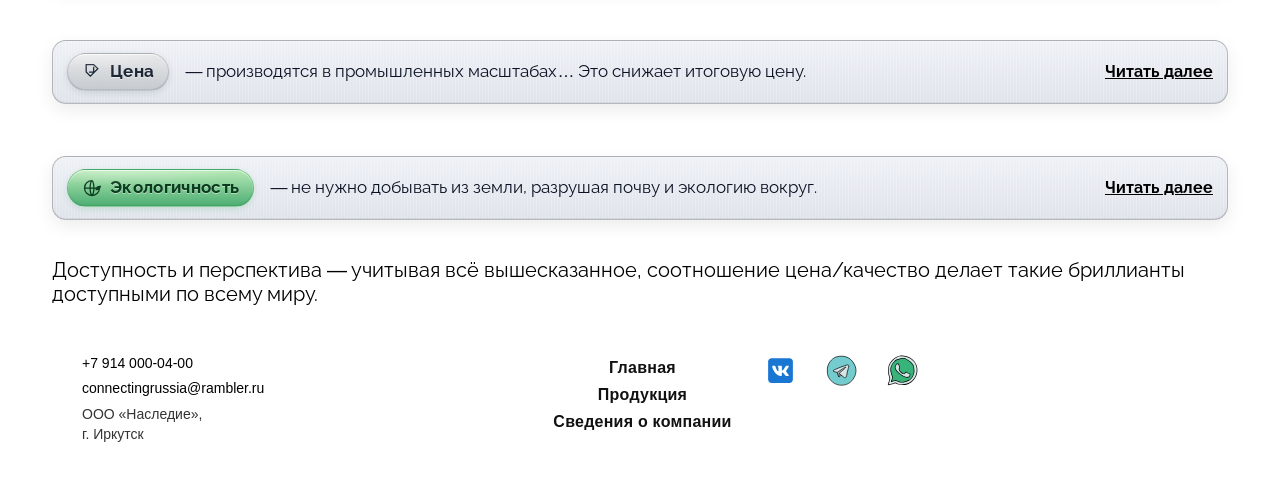
==== commit 055e1c32: "в карточке кнопки в один ряд" ====
--- a/index.html
+++ b/index.html
@@ -167,7 +167,7 @@
       </button>
 
       <button class="button card__pay-btn" type="button" data-product="Круглая" data-amount="1500">
-        <span class="button__text">В корзину</span>
+        <span class="button__text">Купить</span>
       </button>
 
       <dialog class="card__modal" id="modal-round" aria-label="Подробнее: Круглая">
@@ -192,7 +192,7 @@
       </button>
 
       <button class="button card__pay-btn" type="button" data-product="Кушон" data-amount="1500">
-        <span class="button__text">В корзину</span>
+        <span class="button__text">Купить</span>
       </button>
 
       <dialog class="card__modal" id="modal-cushion" aria-label="Подробнее: Кушон">
@@ -217,7 +217,7 @@
       </button>
 
       <button class="button card__pay-btn" type="button" data-product="Радиант" data-amount="1500">
-        <span class="button__text">В корзину</span>
+        <span class="button__text">Купить</span>
       </button>
 
       <dialog class="card__modal" id="modal-radiant" aria-label="Подробнее: Радиант">
@@ -242,7 +242,7 @@
       </button>
 
       <button class="button card__pay-btn" type="button" data-product="Принцесса" data-amount="1000">
-        <span class="button__text">В корзину</span>
+        <span class="button__text">Купить</span>
       </button>
 
       <dialog class="card__modal" id="modal-princess" aria-label="Подробнее: Принцесса">
@@ -267,7 +267,7 @@
       </button>
 
       <button class="button card__pay-btn" type="button" data-product="Ашер" data-amount="1000">
-        <span class="button__text">В корзину</span>
+        <span class="button__text">Купить</span>
       </button>
 
       <dialog class="card__modal" id="modal-asscher" aria-label="Подробнее: Ашер">
@@ -292,7 +292,7 @@
       </button>
 
       <button class="button card__pay-btn" type="button" data-product="Сердце" data-amount="1000">
-        <span class="button__text">В корзину</span>
+        <span class="button__text">Купить</span>
       </button>
 
       <dialog class="card__modal" id="modal-heart" aria-label="Подробнее: Сердце">
@@ -317,7 +317,7 @@
       </button>
 
       <button class="button card__pay-btn" type="button" data-product="Триллион" data-amount="1500">
-        <span class="button__text">В корзину</span>
+        <span class="button__text">Купить</span>
       </button>
 
       <dialog class="card__modal" id="modal-trilliant" aria-label="Подробнее: Триллион">
@@ -342,7 +342,7 @@
       </button>
 
       <button class="button card__pay-btn" type="button" data-product="Овал" data-amount="1500">
-        <span class="button__text">В корзину</span>
+        <span class="button__text">Купить</span>
       </button>
 
       <dialog class="card__modal" id="modal-oval" aria-label="Подробнее: Овал">
@@ -367,7 +367,7 @@
       </button>
 
       <button class="button card__pay-btn" type="button" data-product="Груша" data-amount="1500">
-        <span class="button__text">В корзину</span>
+        <span class="button__text">Купить</span>
       </button>
 
       <dialog class="card__modal" id="modal-pear" aria-label="Подробнее: Груша">
@@ -392,7 +392,7 @@
       </button>
 
       <button class="button card__pay-btn" type="button" data-product="Изумруд" data-amount="1500">
-        <span class="button__text">В корзину</span>
+        <span class="button__text">Купить</span>
       </button>
 
       <dialog class="card__modal" id="modal-emerald" aria-label="Подробнее: Изумруд">
@@ -417,7 +417,7 @@
       </button>
 
       <button class="button card__pay-btn" type="button" data-product="Маркиз" data-amount="1500">
-        <span class="button__text">В корзину</span>
+        <span class="button__text">Купить</span>
       </button>
 
       <dialog class="card__modal" id="modal-marquise" aria-label="Подробнее: Маркиз">
@@ -441,7 +441,7 @@
       </button>
 
       <button class="button card__pay-btn" type="button" data-product="Багет" data-amount="1500">
-        <span class="button__text">В корзину</span>
+        <span class="button__text">Купить</span>
       </button>
 
       <dialog class="card__modal" id="modal-baguette" aria-label="Подробнее: Багет">
--- a/styles/style.css
+++ b/styles/style.css
@@ -2143,11 +2143,11 @@
   display: inline-flex;
   align-items: center;
   justify-content: center;
-  min-width: 0;
+  
   /*width: calc(50% - 8px);*/
   padding: 10px 14px;
   margin-top: 150px;
- 
+  width: 103px;
 }
 
 .card .card__more-btn {
@@ -2159,12 +2159,3 @@
   grid-column: 2;
   margin-left: 8px;
 }
-
-@media (max-width: 560px) {
-  .card .card__more-btn,
-  .card .card__pay-btn {
-    width: 100% !important;
-    margin: 130px 0 !important;
-    display: flex;
-  }
-}
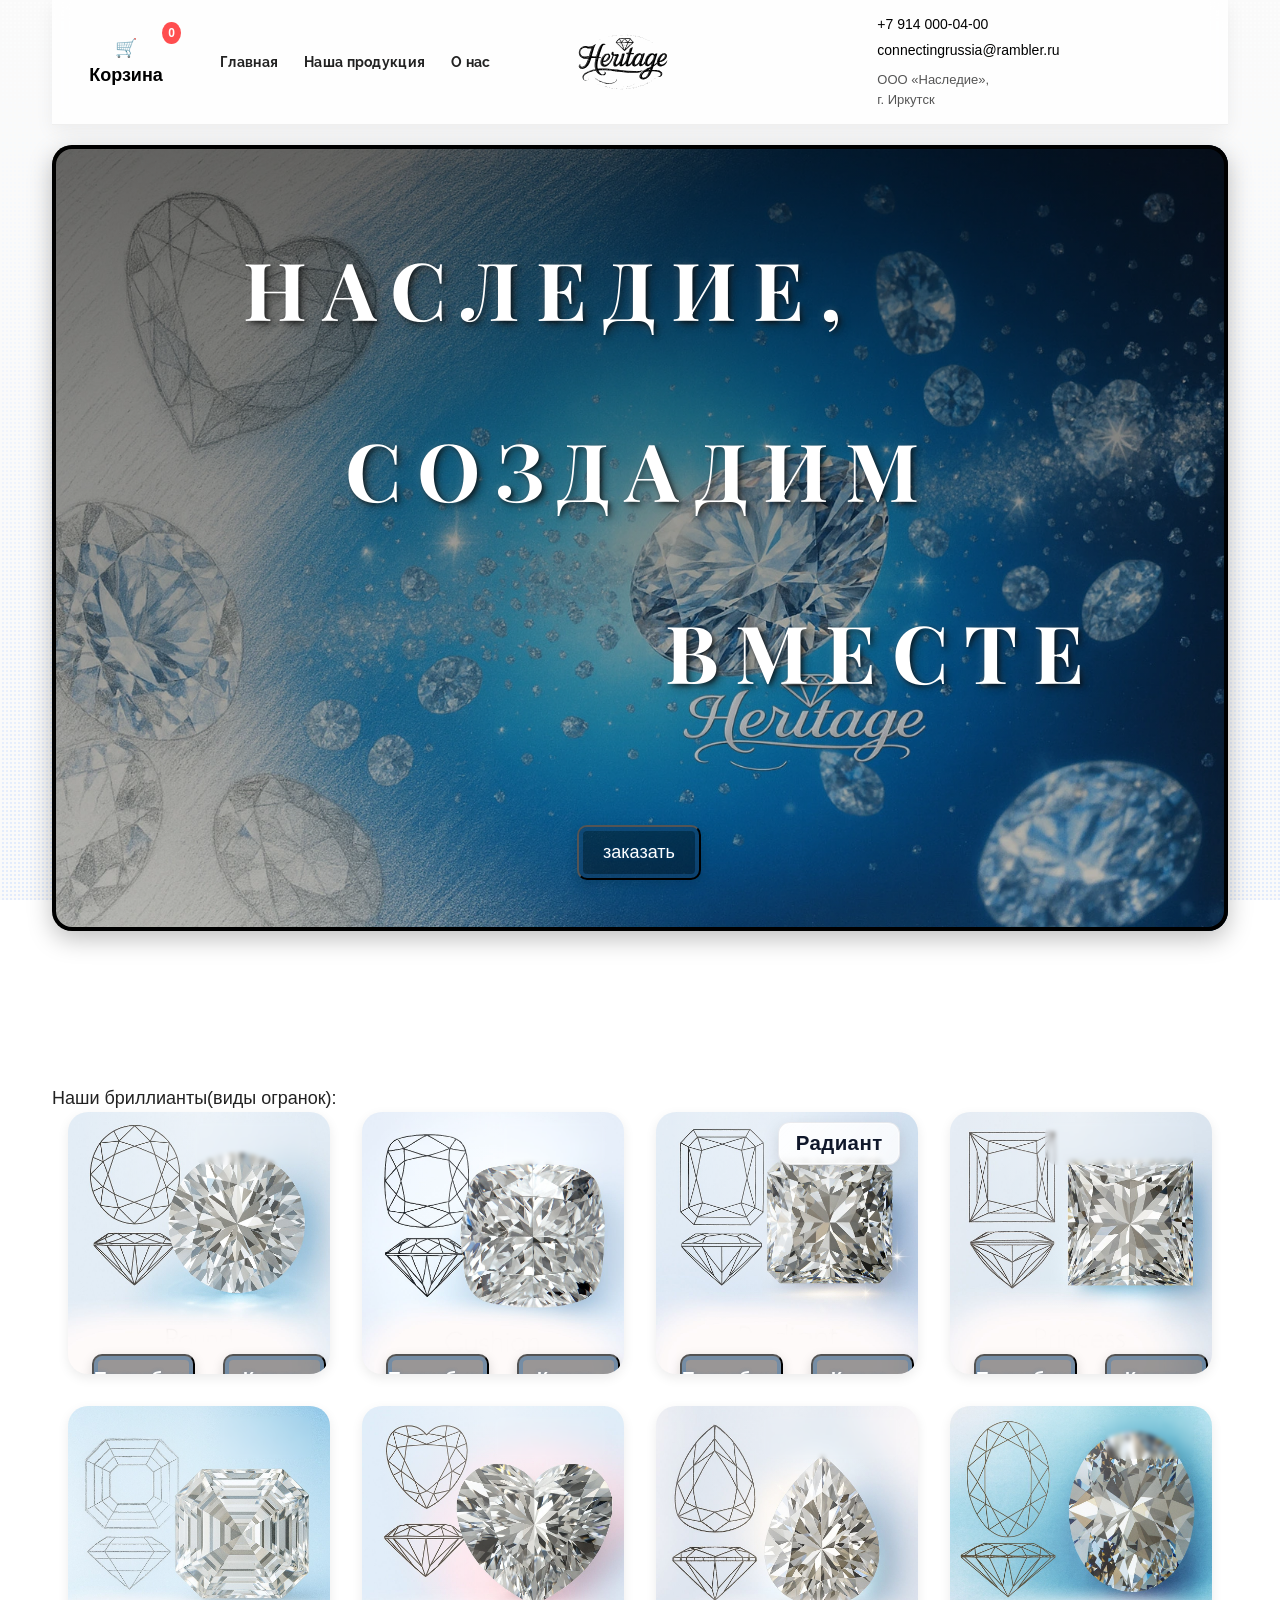
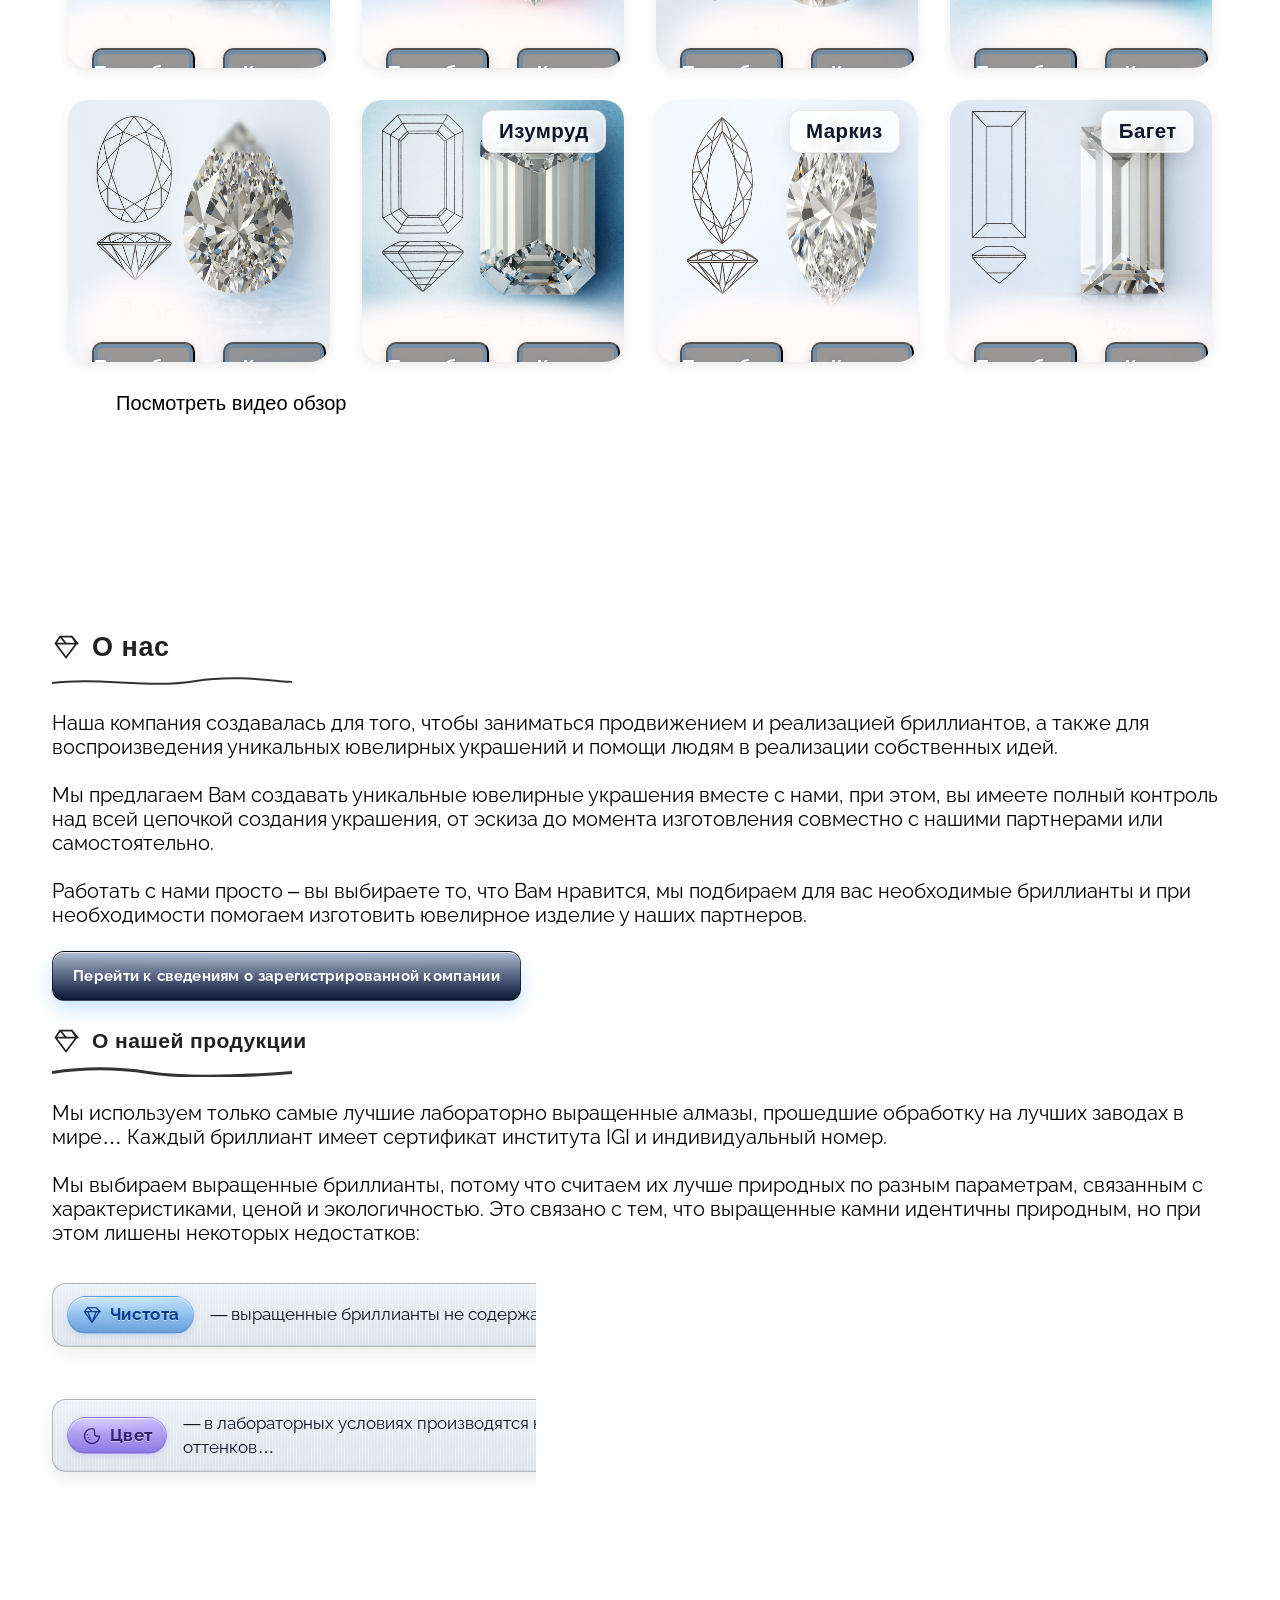
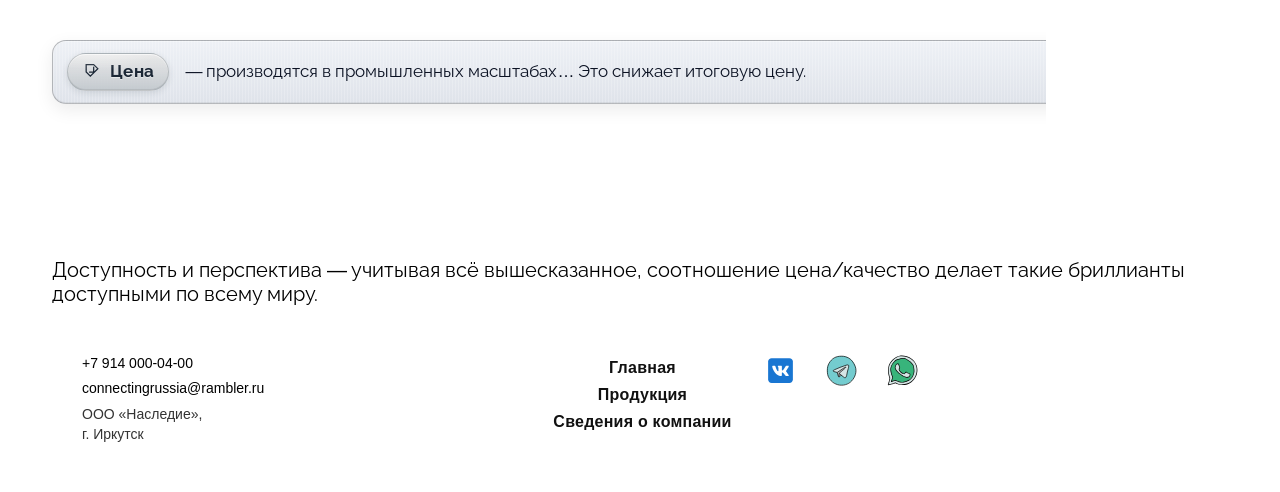
==== commit a823ed12: "feat: latest version (assets, preloader, styles)" ====
--- a/index.html
+++ b/index.html
@@ -1,7 +1,7 @@
 <!DOCTYPE html>
 <html lang="ru" id="top">
 <head>
-  <script>document.documentElement.classList.add('is-preloading');</script>
+  
   <meta charset="UTF-8" />
   <meta http-equiv="X-UA-Compatible" content="IE=edge" />
   <meta name="viewport" content="width=device-width, initial-scale=1, viewport-fit=cover" />
@@ -35,22 +35,14 @@
 <body>
 
 <!-- Preloader -->
-<div class="preloader preloader--mosaic" id="preloader" aria-hidden="true">
-  <div class="preloader__stage">
-    <img class="reveal-image" src="/images/Preloader/Heart.png" alt="Загрузка…">
-
-    <div class="reveal-grid" id="revealGrid" data-rows="8" data-cols="12"></div>
+<div class="preloader" id="preloader" aria-hidden="true">
+  <div class="preloader__inner">
+    <svg class="preloader__spinner" viewBox="0 0 50 50">
+      <circle class="path" cx="25" cy="25" r="20" fill="none" stroke-width="4" />
+    </svg>
+    <p class="preloader__text">Загрузка...</p>
   </div>
-  <p class="preloader__hint">Создадим вместе...</p>
-</div>
-    
-
-    <div class="preloader__bar" aria-hidden="true">
-      <span class="preloader__bar-fill"></span>
-    </div>
-  </div>
-</div>
-
+</div>
 
 </div>
   <div class="container">
@@ -456,7 +448,7 @@
 </ul>
 
 
-        <a href="#0" class="lots__look-more-link">посмотреть видео обзор (в разработке, прикреплена болванка)</a>
+        <a href="#0" class="lots__look-more-link">Посмотреть видео обзор</a>
       </section>
 
       <!-- Видео-модалка -->
--- a/styles/style.css
+++ b/styles/style.css
@@ -1272,65 +1272,55 @@
 html.is-preloading,
 html.is-preloading body { overflow: hidden; }
 
+/*Preloader*/
+
+/* === Простой SVG-прелоадер === */
 .preloader {
   position: fixed;
   inset: 0;
   z-index: 9999;
-  display: grid;
-  place-items: center;
-  background: #f2f3f5;
-  color: #111;
-  transition: opacity .35s ease, visibility .35s ease;
+  display: flex;
+  align-items: center;
+  justify-content: center;
+  background: #f6fbff;
+  transition: opacity 0.4s ease, visibility 0.4s ease;
 }
 
 .preloader__inner {
-  display: grid;
-  justify-items: center;
-  gap: 18px;
-  padding: 24px 28px;
-  border-radius: 20px;
-  background: #fff;
-  box-shadow: 0 12px 30px rgba(0,0,0,.12), 0 2px 8px rgba(0,0,0,.06);
-}
-
-.preloader__logo {
-  font-family: "Caveat", cursive, sans-serif;
-  font-weight: 600;
-  font-size: clamp(32px, 5vw, 46px);
-  letter-spacing: 1px;
-  text-transform: uppercase;
-}
-
-.preloader__squares {
-  --size: 14px;
-  --gap: 10px;
-  display: grid;
-  grid-auto-flow: column;
-  gap: var(--gap);
-  list-style: none;
-  margin: 0;
-  padding: 0;
-}
-
-.preloader__square {
-  width: var(--size);
-  height: var(--size);
-  border-radius: 3px;
-  outline: 2px solid rgba(33, 64, 178, .8);
-  background: transparent;
-  animation: sq-fill 1.2s infinite;
-}
-
-.preloader__square:nth-child(1) { animation-delay: 0s; }
-.preloader__square:nth-child(2) { animation-delay: .15s; }
-.preloader__square:nth-child(3) { animation-delay: .30s; }
-.preloader__square:nth-child(4) { animation-delay: .45s; }
+  display: flex;
+  flex-direction: column;
+  align-items: center;
+  gap: 12px;
+}
+
+.preloader__spinner {
+  width: 60px;
+  height: 60px;
+  animation: rotate 1.5s linear infinite;
+}
+
+.preloader__spinner .path {
+  stroke: #1e90ff;
+  stroke-linecap: round;
+  animation: dash 1.5s ease-in-out infinite;
+}
+
+.preloader__text {
+  font-family: "Raleway", sans-serif;
+  font-size: 16px;
+  color: #2441b6;
+  letter-spacing: 0.05em;
+}
+
+
 
 .preloader--hide {
   opacity: 0;
   visibility: hidden;
   pointer-events: none;
 }
+
+
 
 @media (max-width: 480px) {
   .card__modal .card__title { padding: 16px 16px 6px; }
@@ -1619,9 +1609,8 @@
   position: static !important;
   top: auto; left: auto;
   display: block;
-  padding: 16px 20px 0;
-  margin: 0;
-  max-width: none;
+   padding-right: 106px;
+  /*max-width: none;*/
   background: none;
   border: 0;
   border-radius: 0;
@@ -2106,7 +2095,7 @@
   top: 10px;
   right: 14px;
   left: auto;
-  margin: 0;
+  margin: 0;*/
   padding: .4em .8em;
   max-width: 80%;
   text-align: right;
--- a/styles/animations.css
+++ b/styles/animations.css
@@ -37,3 +37,24 @@
 
 
 @keyframes cell-in { 0%{opacity:1;transform:scale(.9);} 100%{opacity:0;transform:scale(1);} }
+
+@keyframes rotate {
+  100% {
+    transform: rotate(360deg);
+  }
+}
+
+@keyframes dash {
+  0% {
+    stroke-dasharray: 1, 150;
+    stroke-dashoffset: 0;
+  }
+  50% {
+    stroke-dasharray: 90, 150;
+    stroke-dashoffset: -35;
+  }
+  100% {
+    stroke-dasharray: 90, 150;
+    stroke-dashoffset: -124;
+  }
+}
